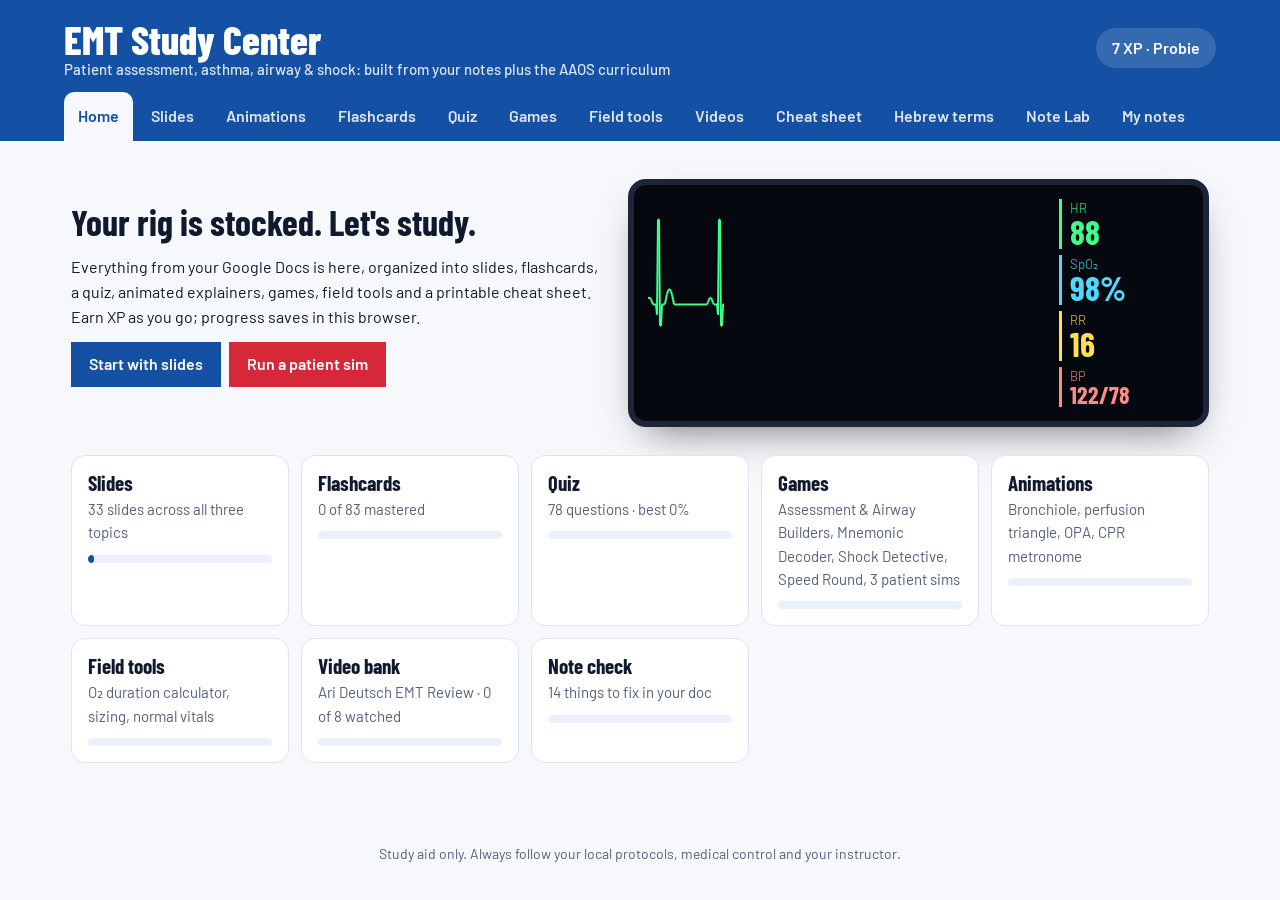
==== index.html @ 3bbffe14 "Note Lab: distraction-free full-page focus mode Co-Authored-By: Claude Opus 5.5 <noreply@anthropic.c" ====
<!DOCTYPE html>
<html lang="en">
<head>
<meta charset="utf-8">
<meta name="viewport" content="width=device-width,initial-scale=1">
<title>EMT Study Center</title>
<link rel="preconnect" href="https://fonts.googleapis.com">
<link rel="preconnect" href="https://fonts.gstatic.com" crossorigin>
<link href="https://fonts.googleapis.com/css2?family=Heebo:wght@400;600;700&family=Barlow+Condensed:wght@600;700;800&family=Barlow:wght@400;500;600;700&display=swap" rel="stylesheet">
<style>
/* VOICE: clear, upbeat, field-ready; an EMT partner quizzing you in the rig
   IDEA: the ambulance cardiac monitor + jump bag field guide
   PICTURE: a live monitor with an ECG trace and vitals that react to your choices
   COLOUR and TYPE: Star-of-Life blue dominant, white ground, EMS red accent; Barlow Condensed (livery lettering) + Barlow
   LAYOUT: blue header band with tab row, one view at a time, cards in fluid grids, stacks on phones */
:root{color-scheme:light dark;
--bg:light-dark(#f6f8fc,#0b1120);--ink:light-dark(#0f1a2e,#e6ecf7);--mute:light-dark(#53607a,#9aa8c4);
--card:light-dark(#ffffff,#131c30);--line:light-dark(#dfe5f0,#24304a);--soft:light-dark(#eaf1fc,#17233c);
--blue:light-dark(#1450a3,#5b97f2);--blueD:light-dark(#0d3a7a,#0f2a55);--red:light-dark(#d62839,#ff5d6a);
--ok:light-dark(#178a52,#3fd08a);--okS:light-dark(#e3f6ec,#123326);--badS:light-dark(#fde7e9,#3a1820);--warn:light-dark(#b86e00,#ffb547)}
:root[data-theme=light]{color-scheme:light}:root[data-theme=dark]{color-scheme:dark}
*{box-sizing:border-box;min-width:0}
html{scroll-padding-top:72px}
body{margin:0;background:var(--bg);color:var(--ink);font:16px/1.55 Barlow,system-ui,sans-serif;overflow-x:clip}
h1,h2,h3{font-family:"Barlow Condensed",Barlow,sans-serif;line-height:1.05;text-wrap:balance;margin:0 0 .4em}
h1{font-size:clamp(32px,5vw,50px);font-weight:800}h2{font-size:clamp(26px,3.4vw,36px);font-weight:700}h3{font-size:22px;font-weight:700}
p{margin:0 0 .8em}
button{font:inherit;cursor:pointer}
button,select,input{min-height:44px;border-radius:10px;font-size:16px}
:focus-visible{outline:3px solid var(--red);outline-offset:2px}
header{background:var(--blue);color:#fff;padding:18px max(5vw,16px) 0}
.brand{display:flex;align-items:center;gap:14px;flex-wrap:wrap;justify-content:space-between}
.brand h1{margin:0;font-size:clamp(28px,4vw,40px)}
.brand small{display:block;font:500 15px Barlow;opacity:.85}
.xp{background:rgba(255,255,255,.14);border-radius:999px;padding:8px 16px;font-weight:600;white-space:nowrap}
header nav{display:flex;gap:4px;overflow-x:auto;margin-top:14px;scrollbar-width:none}
header nav a{flex:none;color:#fff;text-decoration:none;padding:12px 14px;border-radius:10px 10px 0 0;font-weight:600;opacity:.85}
header nav a.on{background:var(--bg);color:var(--blue);opacity:1}
main{max-width:1240px;margin:0 auto;padding:clamp(20px,3vw,40px) max(4vw,16px) 60px}
.view{display:none}.view.on{display:block;animation:fade .3s}
@keyframes fade{from{opacity:0;transform:translateY(6px)}}
.card{background:var(--card);border:1px solid var(--line);border-radius:16px;padding:20px}
.grid{display:grid;gap:16px;grid-template-columns:repeat(auto-fit,minmax(min(100%,260px),1fr))}
.btn{background:var(--blue);color:#fff;border:0;padding:10px 18px;font-weight:600}
.btn.alt{background:var(--soft);color:var(--ink)}.btn.red{background:var(--red)}
.btn:disabled{opacity:.45;cursor:default}
.chips{display:flex;gap:8px;flex-wrap:wrap;margin:0 0 16px}
.chip{border:1px solid var(--line);background:var(--card);color:var(--ink);padding:8px 14px;border-radius:999px;font-weight:600}
.chip.on{background:var(--blue);color:#fff;border-color:var(--blue)}
.tag{display:inline-block;font-size:13px;font-weight:700;padding:3px 10px;border-radius:999px;background:var(--soft);color:var(--blue)}
.tag.shock{color:var(--red)}.tag.assess{color:var(--warn)}.tag.airway{color:var(--ok)}
.mute{color:var(--mute)}
/* hero */
.hero{display:grid;grid-template-columns:minmax(0,1fr) minmax(0,1.1fr);gap:28px;align-items:center;margin-bottom:28px}
.monitor{background:#05080f;border-radius:18px;padding:14px;border:6px solid #1d2638;box-shadow:0 18px 40px -18px rgba(0,0,0,.6)}
.mon-screen{display:grid;grid-template-columns:minmax(0,1fr) 130px;gap:10px}
.mon-screen canvas{width:100%;height:170px;display:block}
.vit{display:grid;gap:6px;font-family:"Barlow Condensed";color:#fff}
.vit div{border-left:3px solid;padding-left:8px;line-height:1}
.vit b{display:block;font-size:34px}.vit span{font-size:13px;opacity:.75;font-family:Barlow}
.v-hr{color:#3dff8e;border-color:#3dff8e}.v-sp{color:#4fd8ff;border-color:#4fd8ff}.v-rr{color:#ffe14d;border-color:#ffe14d}.v-bp{color:#ff8a8a;border-color:#ff8a8a}
.tiles{display:grid;gap:12px;grid-template-columns:repeat(auto-fit,minmax(min(100%,200px),1fr))}
.tile{background:var(--card);border:1px solid var(--line);border-radius:14px;padding:16px;text-align:left;color:var(--ink);display:block;text-decoration:none}
.tile:hover{border-color:var(--blue)}
.tile h3{margin:0 0 4px;font-size:21px}
.tile p{margin:0;color:var(--mute);font-size:15px}
.bar{height:8px;background:var(--soft);border-radius:9px;overflow:hidden;margin-top:10px}.bar i{display:block;height:100%;background:var(--blue);border-radius:9px;transition:width .4s}
/* slides */
.deck{display:flex;overflow-x:auto;scroll-snap-type:x mandatory;gap:16px;scrollbar-width:none;padding-bottom:4px}
.slide{flex:0 0 100%;scroll-snap-align:start;background:var(--card);border:1px solid var(--line);border-radius:18px;padding:clamp(20px,4vw,44px);min-height:420px;display:grid;grid-template-columns:minmax(0,1.3fr) minmax(0,1fr);gap:28px;align-items:center}
.slide ul{padding-left:20px;margin:0}.slide li{margin:0 0 10px;font-size:17px}
.slide .art{background:var(--soft);border-radius:16px;padding:18px;display:grid;place-items:center;min-height:220px;font-family:"Barlow Condensed";text-align:center}
.pearl{margin-top:16px;background:var(--badS);border-radius:12px;padding:12px 14px;font-size:15px}
.pearl b{color:var(--red)}
.deckbar{display:flex;align-items:center;gap:10px;margin-top:14px;flex-wrap:wrap}
.dots{display:flex;gap:4px;flex-wrap:wrap;flex:1}
.dots i{width:10px;height:10px;border-radius:50%;background:var(--line)}.dots i.on{background:var(--blue)}
/* flashcards */
.fc-wrap{perspective:1200px;max-width:640px;margin:0 auto}
.fc{position:relative;height:300px;transform-style:preserve-3d;transition:transform .55s;cursor:pointer}
.fc.flip{transform:rotateY(180deg)}
.fc>div{position:absolute;inset:0;backface-visibility:hidden;border-radius:20px;display:grid;place-items:center;padding:28px;text-align:center;font-size:clamp(19px,2.6vw,24px);font-weight:600}
.fc .front{background:var(--blue);color:#fff;font-family:"Barlow Condensed";font-size:clamp(26px,3.6vw,34px)}
.fc .back{background:var(--card);border:2px solid var(--blue);transform:rotateY(180deg);font-size:18px;font-weight:500}
.fc-ctl{display:flex;gap:10px;justify-content:center;margin-top:16px;flex-wrap:wrap}
/* quiz */
.q-opts{display:grid;gap:10px;margin:16px 0}
.opt{text-align:left;background:var(--card);color:var(--ink);border:2px solid var(--line);padding:12px 16px;font-weight:500}
.opt:hover:not(:disabled){border-color:var(--blue)}
.opt.right{border-color:var(--ok);background:var(--okS)}.opt.wrong{border-color:var(--red);background:var(--badS)}
.expl{background:var(--soft);border-radius:12px;padding:12px 16px;margin-bottom:12px}
.big{font:800 clamp(56px,9vw,96px)/1 "Barlow Condensed";color:var(--blue)}
/* games */
.shake{animation:shake .35s}@keyframes shake{25%{transform:translateX(-6px)}75%{transform:translateX(6px)}}
.order-list{display:grid;gap:8px;margin:12px 0}
.step{display:flex;gap:10px;align-items:center;background:var(--okS);border-radius:10px;padding:10px 14px;font-weight:600}
.step b{background:var(--ok);color:#fff;border-radius:50%;width:28px;height:28px;display:grid;place-items:center;flex:none}
.pool{display:flex;flex-wrap:wrap;gap:8px}
.timer{font:800 44px/1 "Barlow Condensed";color:var(--red)}
.sim{display:grid;grid-template-columns:minmax(0,1fr) minmax(0,1fr);gap:20px;align-items:start}
.log{font-size:15px;max-height:220px;overflow:auto;border-top:1px solid var(--line);margin-top:12px;padding-top:8px}
.log p{margin:0 0 6px}
/* animations */
.fig{position:relative;min-height:280px}.fig>svg{position:absolute;inset:0;width:100%;height:100%}
input[type=range]{width:100%;accent-color:var(--red);min-height:32px}
.pulse{width:min(220px,60vw);aspect-ratio:1;border-radius:50%;background:var(--red);margin:10px auto;display:grid;place-items:center;color:#fff;font:800 40px "Barlow Condensed";transition:transform .08s}
.breathe{background:var(--blue)}
/* tools */
label{font-weight:600;display:block;margin:10px 0 4px}
select,input[type=number]{width:100%;border:1px solid var(--line);background:var(--card);color:var(--ink);padding:8px 12px}
table{width:100%;border-collapse:collapse;font-size:15px}th,td{padding:9px 10px;border-bottom:1px solid var(--line);text-align:left;vertical-align:top}
th{font-weight:700;background:var(--soft)}td.n{text-align:right;white-space:nowrap}
.scroll{overflow-x:auto}
.vid{display:flex;gap:14px;align-items:flex-start}
.vid .ic{flex:none;width:48px;height:48px;border-radius:12px;background:var(--red);display:grid;place-items:center}
.vid a{color:var(--blue);font-weight:700}
.cheat{columns:3 280px;column-gap:18px}.cheat .card{break-inside:avoid;margin-bottom:16px}
.cheat ul{padding-left:18px;margin:0}.cheat li{margin-bottom:5px;font-size:15px}
.fix{border-left:4px solid var(--warn)}
.notes{max-width:76ch;font-size:calc(17px * var(--nz,1));line-height:1.7;margin-top:14px}
.notes h1{font-size:1.9em}.notes h2{font-size:1.55em;color:var(--blue);margin-top:1.4em;padding-top:.4em;border-top:2px solid var(--line)}
.notes h3{font-size:1.25em;margin-top:1.2em}.notes h4{font-size:1.08em;margin:1em 0 .3em;font-family:Barlow;font-weight:700}
.notes ul{padding-left:1.3em}.notes table{margin:.6em 0 1.4em;font-size:1em}.notes th{width:34%}.notes td p{margin:0 0 .4em}.notes li{margin-bottom:.5em}
.notes mark{background:#ffe14d;color:#111;border-radius:3px;padding:0 2px}
.notes-toc{display:flex;gap:8px;margin:14px 0 0}
.notes-toc a{flex:none;color:var(--blue);font-weight:600;text-decoration:none;padding:10px 14px;border:1px solid var(--line);border-radius:999px;background:var(--card)}
@media(min-width:900px){.notes-toc{position:sticky;top:0;background:var(--bg);padding:8px 0;z-index:2}}
.he{font-family:Heebo,Barlow,sans-serif;unicode-bidi:isolate}
#focus{position:fixed;inset:0;z-index:100;background:var(--bg);display:flex;flex-direction:column;padding:max(10px,env(safe-area-inset-top)) max(14px,4vw) 10px}
#focus[hidden]{display:none}
.f-bar{display:flex;align-items:center;gap:6px;max-width:820px;width:100%;margin:0 auto;opacity:.35;transition:opacity .25s}
.f-bar:hover,.f-bar:focus-within,#focus.idle .f-bar{opacity:1}
.f-bar select{min-height:34px;width:auto;max-width:150px;font-size:14px;padding:4px 8px;border:1px solid var(--line);background:transparent;color:var(--mute)}
.f-btn{min-height:34px;border:1px solid var(--line);background:transparent;color:var(--mute);border-radius:8px;padding:4px 10px;font-size:14px}
.f-btn:hover{color:var(--ink);border-color:var(--ink)}
.f-go{color:var(--blue);border-color:var(--blue);font-weight:600}
.f-go:hover{background:var(--blue);color:#fff}
.f-meta{font-size:13px;color:var(--mute);margin:0}
#fRaw{flex:1;width:100%;max-width:760px;margin:18px auto 0;border:0;outline:0;resize:none;background:transparent;color:var(--ink);font:19px/1.75 Barlow,sans-serif;padding:0 2px}
#fRaw::placeholder{color:var(--mute);opacity:.6}
#fPartial{max-width:760px;width:100%;margin:0 auto;min-height:1.4em;font-style:italic}
footer{text-align:center;color:var(--mute);font-size:14px;padding:20px}
@media(max-width:800px){.hero,.slide,.sim{grid-template-columns:minmax(0,1fr)}.slide{min-height:0}}
@media(max-width:600px){table{font-size:13px}.stack thead{display:none}.stack tr{display:grid;padding-block:10px}.stack td{display:flow-root;border:0;padding:3px 0;padding-inline-start:8em;text-align:start}.stack td::before{content:attr(data-l);float:inline-start;width:7.5em;margin-inline-start:-8em;white-space:normal;font-weight:700}.stack td:empty{display:none}.mon-screen{grid-template-columns:minmax(0,1fr)}.vit{grid-template-columns:repeat(4,minmax(0,1fr))}.vit b{font-size:26px}}
@media(prefers-reduced-motion:reduce){*{animation:none!important;transition:none!important}}
</style>
<script>new MutationObserver(()=>{for(const c of document.querySelectorAll('.stack td:not([data-l])')){let i=0,p=c;while(p=p.previousElementSibling)i+=p.colSpan;c.dataset.l=c.closest('table').rows[0].cells[i]?.textContent||''}}).observe(document,{childList:true,subtree:true})</script>
</head>
<body>
<div id="focus" role="dialog" aria-modal="true" aria-label="Focus writing" hidden>
  <div class="f-bar">
    <select id="fTopic" aria-label="Topic"></select>
    <span class="f-meta" id="fMeta">0 words</span>
    <span style="flex:1"></span>
    <button class="f-btn" id="fMic" style="display:none" aria-label="Dictate">🎙</button>
    <button class="f-btn" id="fFull" aria-label="Full screen">⤢</button>
    <button class="f-btn f-go" id="fGo" title="Ctrl/⌘ + Enter">Clean up</button>
    <button class="f-btn" id="fClose" aria-label="Exit focus mode" title="Esc">✕</button>
  </div>
  <textarea id="fRaw" aria-label="Your notes" placeholder="Start typing your notes…" spellcheck="true"></textarea>
  <p id="fPartial" class="f-meta" aria-live="polite"></p>
</div>
<header>
  <div class="brand">
    <div><h1>EMT Study Center</h1><small>Patient assessment, asthma, airway &amp; shock: built from your notes plus the AAOS curriculum</small></div>
    <div class="xp" id="xp">0 XP</div>
  </div>
  <nav id="nav"></nav>
</header>
<main>

<section class="view" id="v-home">
  <div class="hero">
    <div>
      <h2>Your rig is stocked. Let's study.</h2>
      <p>Everything from your Google Docs is here, organized into slides, flashcards, a quiz, animated explainers, games, field tools and a printable cheat sheet. Earn XP as you go; progress saves in this browser.</p>
      <div class="chips"><a class="btn" href="#slides" style="text-decoration:none;display:inline-grid;place-items:center">Start with slides</a><a class="btn red" href="#games" style="text-decoration:none;display:inline-grid;place-items:center">Run a patient sim</a></div>
    </div>
    <div class="monitor"><div class="mon-screen"><canvas id="heroEcg"></canvas><div class="vit" id="heroVit"></div></div></div>
  </div>
  <div class="tiles" id="tiles"></div>
</section>

<section class="view" id="v-slides">
  <h2>Slides</h2>
  <div class="chips" id="slideFilter"></div>
  <div class="deck" id="deck" tabindex="0" aria-label="Slides"></div>
  <div class="deckbar"><button class="btn alt" id="sPrev">Previous</button><div class="dots" id="sDots"></div><span class="mute" id="sCount"></span><button class="btn" id="sNext">Next</button></div>
</section>

<section class="view" id="v-animations">
  <h2>Animated explainers</h2>
  <div class="grid" style="grid-template-columns:repeat(auto-fit,minmax(min(100%,460px),1fr))">
    <div class="card"><h3>Inside an asthma attack</h3><p class="mute">Drag severity to watch the bronchiole narrow.</p>
      <div class="fig"><svg id="bronch" viewBox="0 0 600 280" preserveAspectRatio="xMidYMid meet"></svg></div>
      <input type="range" id="sev" min="0" max="100" value="0" aria-label="Attack severity"><p id="sevTxt" style="font-weight:600"></p></div>
    <div class="card"><h3>The perfusion triangle</h3><p class="mute">Break a side to see which shock you get.</p>
      <div class="fig"><svg id="tri" viewBox="0 0 500 300" preserveAspectRatio="xMidYMid meet"></svg></div>
      <div class="chips" id="triBtns"></div><p id="triTxt" style="font-weight:600"></p></div>
    <div class="card"><h3>OPA insertion</h3><p class="mute">Schematic side view. Step through adult and pediatric technique.</p>
      <div class="fig"><svg id="opa" viewBox="0 0 520 300" preserveAspectRatio="xMidYMid meet"></svg></div>
      <div class="chips"><button class="chip on" id="opaAdult">Adult</button><button class="chip" id="opaKid">Child</button><button class="btn" id="opaStep">Next step</button></div><p id="opaTxt" style="font-weight:600"></p></div>
    <div class="card"><h3>CPR with an advanced airway</h3><p class="mute">Continuous compressions at 100 to 120/min, 1 breath every 6 seconds.</p>
      <div class="pulse" id="pulse">Ready</div>
      <p style="text-align:center" id="cprTxt">Compressions: 0 · Breaths: 0</p>
      <div class="chips" style="justify-content:center"><button class="btn" id="cprGo">Start</button><button class="chip" id="cprSnd">Sound: off</button></div></div>
  </div>
</section>

<section class="view" id="v-flashcards">
  <h2>Flashcards</h2>
  <div class="chips" id="fcFilter"></div>
  <p class="mute" id="fcStat" style="text-align:center"></p>
  <div class="fc-wrap"><div class="fc" id="fc" tabindex="0" role="button" aria-label="Flip card"><div class="front" id="fcF"></div><div class="back" id="fcB"></div></div></div>
  <div class="fc-ctl"><button class="btn alt" id="fcAgain">Study again</button><button class="btn alt" id="fcFlip">Flip (space)</button><button class="btn" id="fcGot">Got it</button><button class="chip" id="fcShuf">Shuffle</button></div>
</section>

<section class="view" id="v-quiz"><div id="quiz"></div></section>

<section class="view" id="v-games">
  <h2>Games</h2>
  <div class="chips" id="gameTabs"></div>
  <div id="game"></div>
</section>

<section class="view" id="v-tools">
  <h2>Field tools</h2>
  <div class="grid" style="grid-template-columns:repeat(auto-fit,minmax(min(100%,380px),1fr))">
    <div class="card"><h3>Oxygen cylinder duration</h3>
      <label for="tank">Cylinder</label><select id="tank"><option value="0.16">D (constant 0.16)</option><option value="0.28">E (constant 0.28)</option><option value="1.56">M (constant 1.56)</option><option value="2.41">G (constant 2.41)</option><option value="3.14">H / K (constant 3.14)</option></select>
      <label for="psi">Gauge pressure (psi)</label><input type="number" id="psi" value="2000" min="0" max="2500">
      <label for="lpm">Flow rate (LPM)</label><select id="lpm"><option>2</option><option>4</option><option>6</option><option>8</option><option>10</option><option>12</option><option selected>15</option></select>
      <div style="display:flex;align-items:baseline;gap:10px;margin-top:14px"><span class="big" id="o2min">0</span><span style="font-weight:600">minutes</span></div>
      <p class="mute" id="o2how"></p></div>
    <div class="card"><h3>Oxygen delivery devices</h3><div class="scroll"><table class="stack"><thead><tr><th>Device</th><th>Flow</th><th>Approx. O₂</th><th>Use it for</th></tr></thead><tbody>
      <tr><td>Nasal cannula</td><td>1–6 LPM</td><td>24–44%</td><td>Mild hypoxia, patient who won't tolerate a mask</td></tr>
      <tr><td>Non-rebreather</td><td>10–15 LPM</td><td>Up to ~90%</td><td>Severe distress, SpO₂ under 94%, shock. Pre-fill the reservoir bag</td></tr>
      <tr><td>BVM + O₂</td><td>15 LPM</td><td>Nearly 100%</td><td>Inadequate breathing or apnea</td></tr>
      <tr><td>Small-volume nebulizer</td><td>6–8 LPM</td><td>Drives the mist</td><td>Albuterol per protocol</td></tr></tbody></table></div></div>
    <div class="card"><h3>Airway adjunct sizing</h3><div class="scroll"><table class="stack"><thead><tr><th>Adjunct</th><th>Measure</th><th>Key rule</th></tr></thead><tbody>
      <tr><td>OPA</td><td>Corner of mouth to earlobe</td><td>Unresponsive, no gag reflex only. Flange flush with lips</td></tr>
      <tr><td>NPA</td><td>Tip of nose to earlobe (AAOS); your notes use angle of jaw</td><td>Lubricate, bevel toward septum, right nostril first. Not with suspected skull or facial fracture</td></tr>
      <tr><td>Rigid suction tip</td><td>Corner of mouth to earlobe</td><td>Only insert as far as you can see. Suction on the way out</td></tr></tbody></table></div></div>
    <div class="card"><h3>Normal vital signs</h3><div class="scroll"><table class="stack"><thead><tr><th>Age</th><th>Resp. rate</th><th>Pulse</th></tr></thead><tbody>
      <tr><td>Infant (1 mo–1 yr)</td><td class="n">25–50</td><td class="n">100–160</td></tr>
      <tr><td>Toddler (1–3 yr)</td><td class="n">20–30</td><td class="n">90–150</td></tr>
      <tr><td>Preschool (3–6 yr)</td><td class="n">20–30</td><td class="n">80–140</td></tr>
      <tr><td>School age (6–12 yr)</td><td class="n">20–30</td><td class="n">70–120</td></tr>
      <tr><td>Adolescent / adult</td><td class="n">12–20</td><td class="n">60–100</td></tr></tbody></table></div>
      <p class="mute" style="margin-top:10px">Target SpO₂ 94% or higher. Ranges vary slightly between references; your AAOS textbook table is the one your exam uses.</p></div>
  </div>
</section>

<section class="view" id="v-videos">
  <h2>Video bank</h2>
  <div class="card" style="background:var(--blue);color:#fff;border:0;margin-bottom:18px;display:flex;justify-content:space-between;align-items:center;gap:14px;flex-wrap:wrap"><div><h3 style="margin:0">Ari Deutsch · EMT Review</h3><p style="margin:4px 0 0;opacity:.9">8 short review episodes, 3 to 6 minutes each. Watched ones are checked off.</p></div><a class="btn" href="https://www.youtube.com/@arideutsch8970/videos" target="_blank" rel="noopener" style="background:#fff;color:var(--blue);text-decoration:none;display:inline-grid;place-items:center">Open channel</a></div>
  <div class="chips" id="epFilter"></div>
  <div class="grid" id="eps"></div>
  <h3 style="margin-top:32px">More skill demos</h3>
  <p class="mute">Each link opens a YouTube search, so you can pick a recent, well-rated skill demo.</p>
  <div class="grid" id="vids"></div>
</section>

<section class="view" id="v-cheatsheet">
  <div style="display:flex;justify-content:space-between;align-items:center;gap:10px;flex-wrap:wrap"><h2>One-page cheat sheet</h2><button class="btn alt" id="copyCheat">Copy as text</button></div>
  <div class="cheat" id="cheat"></div>
</section>

<section class="view" id="v-hebrew">
  <h2>Hebrew terms</h2>
  <p class="mute">Your United Hatzalah translated terms sheet: 181 terms plus the SAMPLE and OPQRST questions to ask on scene.<span id="heSpeakNote"></span></p>
  <div class="chips" id="heModes"></div>
  <div id="heBody"></div>
</section>

<section class="view" id="v-lab">
  <h2>Note Lab</h2>
  <p>Type or dictate notes from class, the rig or your textbook. Claude cleans them up, fact-checks them against the AAOS curriculum, and turns them into a slide, flashcards, quiz and speed-round questions across the study center. You review everything before it's added.</p>
  <div class="card">
    <label for="labRaw">Your notes</label>
    <textarea id="labRaw" rows="9" placeholder="e.g. cardiac arrest - aed pads one under right collarbone one left side under armpit, shock then 2 min cpr, aspirin 324mg chewed for chest pain if no allergy..." style="width:100%;border:1px solid var(--line);border-radius:12px;background:var(--bg);color:var(--ink);padding:12px;font:16px/1.5 Barlow,sans-serif;resize:vertical"></textarea>
    <p id="labPartial" class="mute" style="min-height:1.4em;margin:6px 0 0"></p>
    <div style="display:grid;grid-template-columns:repeat(auto-fit,minmax(min(100%,220px),1fr));gap:12px;align-items:end">
      <div><label for="labTopic">Topic</label><select id="labTopic"></select></div>
      <div id="labNewWrap" style="display:none"><label for="labNew">New topic name</label><input id="labNew" placeholder="e.g. Cardiac" style="width:100%;border:1px solid var(--line);background:var(--card);color:var(--ink);padding:8px 12px"></div>
    </div>
    <div class="chips" style="margin-top:14px"><button class="btn" id="labFocus">⤢ Focus mode</button><button class="btn red" id="labGo">Clean up, fact-check &amp; build</button><button class="chip" id="labMic" style="display:none">🎙 Dictate</button><button class="chip" id="labRawSave">Save without AI</button></div>
    <p id="labStatus" role="status" style="font-weight:600;margin:0"></p>
  </div>
  <div id="labResult" style="margin-top:16px"></div>
  <h3 style="margin-top:28px">Notes you've added</h3>
  <p class="mute" id="labStore"></p>
  <div id="labList" class="grid"></div>
</section>

<section class="view" id="v-notes">
  <div style="display:flex;justify-content:space-between;align-items:center;gap:10px;flex-wrap:wrap"><h2>My notes</h2>
    <div class="chips" style="margin:0"><button class="chip" id="nSmall" aria-label="Smaller text">A−</button><button class="chip" id="nBig" aria-label="Larger text">A+</button><button class="btn alt" id="copyNotes">Copy notes</button></div></div>
  <p class="mute">Notes you add in <a href="#lab" style="color:var(--blue);font-weight:600">Note Lab</a> are kept there and feed every section.</p>
  <p class="mute">Your Google Docs exactly as written. Originals: <a href="https://docs.google.com/document/d/1fFcD_8OQJ2SiwMh-42Y0L6P1d5DdHl5F0cWCXeE3Bg0" target="_blank" rel="noopener" style="color:var(--blue);font-weight:600">Patient Assessment – Medical</a> · <a href="https://docs.google.com/document/d/1TsL7gv_ldE7V82zx-kyeGxojzdWbnevzlTxWN87XoPQ" target="_blank" rel="noopener" style="color:var(--blue);font-weight:600">Asthma Airway Management and Shock</a></p>
  <label for="nSearch">Search your notes</label><input type="search" id="nSearch" placeholder="e.g. OPA, suction, septic" style="width:100%;max-width:480px;border:1px solid var(--line);background:var(--card);color:var(--ink);padding:8px 12px">
  <nav class="scroll notes-toc" aria-label="Notes sections"><a href="#notes" data-n="n-assess">Patient Assessment</a><a href="#notes" data-n="n-asthma">1 Asthma</a><a href="#notes" data-n="n-airway">2 Airway Management</a><a href="#notes" data-n="n-shock">3 Shock</a></nav>
  <article class="notes card" id="notesBody">
    <h1 id="n-assess">Patient Assessment – Medical</h1>
    <h2>Scene Size-Up</h2>
    <div class="scroll"><table class="stack"><thead><tr><th>Step</th><th>Details</th></tr></thead><tbody>
      <tr><td>PPE - Personal Protective Equipment</td><td>Gloves, mask etc.</td></tr>
      <tr><td>Scene Safety</td><td>Survey the scene for any dangers to you or to the patient.</td></tr>
      <tr><td>NOI – Nature of Illness / Impression of Surroundings</td><td>NOI – Determine why EMS was activated. General impression of the surroundings – What sort of setting am I in? What is the general state of the house that I’m in? Are there others present as well?</td></tr>
      <tr><td>Number of Patients</td><td>Is this my only patient?</td></tr>
      <tr><td>Additional Help Needed</td><td>Do I need to call for ALS? (It may not be evident at this point) Do I need additional BLS backup? Do I need fire department? Police? Army?</td></tr>
    </tbody></table></div>
    <h2>Primary Assessment</h2>
    <div class="scroll"><table class="stack"><thead><tr><th>Step</th><th>Details</th></tr></thead><tbody>
      <tr><td>General Impression</td><td>General impression of the patient’s appearance and position.</td></tr>
      <tr><td>LOC – Level of Consciousness</td><td><p>AVPU:</p><p><b>A</b>lert – responsive</p><p><b>V</b>erbal – responds to verbal stimuli</p><p><b>P</b>ain – responds to painful stimuli</p><p><b>U</b>nresponsive – to all stimulation – no gag or cough reflex</p></td></tr>
      <tr><td>Orientation of Patient</td><td><p>If patient is alert, assess orientation to:</p><p>Person – what is your name?</p><p>Place – where are you right now?</p><p>Time – what is the date and time of day?</p><p>Event – what happened? Why did you call?</p></td></tr>
      <tr><td>Chief Complaint / Life Threats</td><td>Are there any apparent Immediate life threats? What is the patient’s chief complaint?</td></tr>
      <tr><td><b>A</b>irway</td><td><p>If patient is unconscious, check the mouth for blockages or secretions</p><p>• If you <b>see</b> an object remove with your finger by performing a finger sweep. <b>NEVER</b> preform blind finger sweeps</p><p>• If there are secretions, suction the airway.</p><p>• If the patient is vomiting large amounts, turn their head to the side to clear the airway.</p><p>If the patient is able to talk or cry, they have a patent airway.</p></td></tr>
      <tr><td><b>B</b>reathing</td><td><p>Get general impression of respiratory rate, and any signs of difficulty breathing, as well as paying attention to any audible abnormal breath sounds.</p><p>Normal Respirations – 12-20 breaths</p><p>NRM:</p><p>• If the patient has any trouble breathing, administer oxygen with a non-rebreather mask.</p><p>BVM:</p><p>• If there are less than 8 or more than 30 breaths per minute / breathing is very shallow, then ventilate with a BVM, giving one breath every six seconds.</p><p>SpO2- above 94%</p></td></tr>
      <tr><td>Circulation</td><td><p>Pulse:</p><p>Get a general impression of the radial pulse, feeling for rate, rhythm, and strength. Is the pulse fast, slow, or normal? Is the rhythm regular or not? Is the pulse strong or weak?</p><p>Normal pulse – 60-100 bpm for an adult</p><p>Skin:</p><p>Color – pale / flushed / cyanotic</p><p>Moisture – dry / sweaty</p><p>Temperature – cool / warm</p></td></tr>
      <tr><td>Neurological <b>D</b>eficiency Assessment – Altered Mental Status</td><td><p>Check glucose:</p><p>Normal – 80-120</p><p>Hyperglycemic Emergency – &lt;400 (may vary from patient to patient)</p><p>Hypoglycemic Emergency – &gt;60 (may vary from patient to patient) – Administer oral glucose.</p><p>BE FAST – Stroke Assessment:</p><p>Check for:</p><p><b>B</b>alance – loss of balance / coordination</p><p><b>E</b>yes – pupils unequal or unresponsive to light / abnormal movement / blurred vision</p><p><b>F</b>ace – facial droop / weakness or numbness</p><p><b>A</b>rm drift – unilateral weakness or paralysis</p><p><b>S</b>peech – dysarthria / aphasia</p></td></tr>
      <tr><td>Patient priority</td><td>Is there a threat to the patient’s life? Does the patient need immediate transport? <b>REMEMBER</b> - any compromise or threat to the patient’s ABCs requires calling for ALS</td></tr>
    </tbody></table></div>
    <h2>History Taking</h2>
    <div class="scroll"><table class="stack"><thead><tr><th>Step</th><th>Details</th></tr></thead><tbody>
      <tr><td>OPQRST – investigating chief complaint</td><td><p><b>O</b>nset – what were you doing when it started? Did it start suddenly or gradually?</p><p><b>P</b>rovocation – does anything make it better or worse?</p><p><b>Q</b>uality – describe the pain – Pressure? Burning? Sharp?</p><p><b>R</b>egion / <b>R</b>adiation – where does it hurt? Does the pain radiate in any direction?</p><p><b>S</b>everity – rate the pain on a scale of 1-10, 10 being the worst pain you can imagine</p><p><b>T</b>ime – how long ago did it start and since it started, has it gotten better or worse?</p></td></tr>
      <tr><td>SAMPLE History</td><td><p><b>S</b>igns &amp; <b>S</b>ymptoms – any additional complaints?</p><p><b>A</b>llergies – any known allergies?</p><p><b>M</b>edication – Do you take any medications? (SHOP – street, herbal, OTC, prescriptions) If you have prescribed medications, have you been taking them?</p><p><b>P</b>ast medical history – has this happened before? Do you have any preexisting conditions?</p><p><b>L</b>ast oral intake – when and what did you lasty eat or drink? (If relevant – <b>L</b>ast menstrual period)</p><p><b>E</b>vents leading up – how were you feeling prior to the incident?</p></td></tr>
    </tbody></table></div>
    <h2>Secondary Assessment</h2>
    <div class="scroll"><table class="stack"><thead><tr><th>Step</th><th>Details</th></tr></thead><tbody>
      <tr><td>Vital Signs</td><td><p>Take baseline vitals -</p><p>Check respiratory rate</p><p>Check SpO2</p><p>Check pulse</p><p>Check blood pressure</p><p>Normal adult vital signs:</p><p>Respirations – 12-20 breaths per minute</p><p>SpO2 – 94% or more</p><p>Pulse – 60-100 bpm</p><p>Blood pressure – systolic: 90-120(140) mm Hg diastolic: 60-90 mm Hg</p></td></tr>
    </tbody></table></div>
    <h2>Reassessment</h2>
    <div class="scroll"><table class="stack"><thead><tr><th>Step</th><th>Details</th></tr></thead><tbody>
      <tr><td>How Often?</td><td><p>Critical patient – every 5 minutes</p><p>Stable patient – every 15 minutes</p></td></tr>
      <tr><td>Mental Status</td><td>Assess for changes in mental status</td></tr>
      <tr><td>ABCs</td><td>Reassess ABCs</td></tr>
      <tr><td>Vital signs</td><td>Reassess vital signs</td></tr>
    </tbody></table></div>
    <p style="text-align:center;font-weight:700">Provide accurate verbal report to arriving EMS unit</p>

    <h1 style="margin-top:1.6em;padding-top:.6em;border-top:4px solid var(--blue)">Asthma Airway Management and Shock</h1>
    <p>Combined medical notes covering asthma, airway management, and shock, with a separate section for each topic.</p>

    <h2 id="n-asthma">Asthma</h2>
    <h3>Respiratory Emergencies: Asthma Protocol &amp; Care</h3>
    <h4>Overview</h4>
    <p>Asthma is a chronic inflammatory condition of the airways. During an asthma attack, the bronchioles experience inflammation, smooth muscle spasms (bronchospasm), and increased mucus production, leading to narrowed airways and impaired airflow.</p>
    <h4>Signs &amp; Symptoms</h4>
    <ul>
      <li><b>Respiratory:</b> Rapid breathing (tachypnea), dyspnea, wheezing, coughing, chest tightness, and difficulty exhaling due to trapped air in the chest cavity.</li>
      <li><b>Physical Position &amp; Effort:</b> Tripod positioning, intercostal retractions, accessory muscle use, and inability to speak in full sentences (2–3 word dyspnea).</li>
      <li><b>Circulatory &amp; Skin:</b> Rapid pulse (tachycardia), diaphoresis (sweating), pale skin, and cyanosis (bluish skin discoloration indicating hypoxia).</li>
      <li><b>Neurological:</b> Anxiety, restlessness, altered mental status, or lethargy (indicates impending respiratory failure).</li>
    </ul>
    <h4>Emergency Management &amp; Treatment</h4>
    <ul>
      <li><b>Initial Actions &amp; Priority Call:</b> Assess Airway, Breathing, and Circulation (ABCs). Request Advanced Life Support (ALS) intercept immediately for severe distress or failure to improve.</li>
      <li><b>Oxygen Administration:</b> Administer high-flow supplemental oxygen via Non-Rebreather Mask (NRB) at 10–15 LPM if SpO₂ is &lt; 94% or patient displays severe respiratory distress (e.g., 2–3 word dyspnea).</li>
      <li><b>Bronchodilator Therapy:</b> Assist patient with prescribed Metered-Dose Inhaler (MDI) or administer Albuterol via small-volume nebulizer driven by oxygen at 6–8 LPM per local EMS protocol.</li>
      <li><b>Special Considerations &amp; Medical Control:</b> Consult Medical Control prior to Albuterol administration if the patient has a history of cardiac disease or COPD, as beta-agonists increase heart rate and myocardial oxygen demand.</li>
    </ul>
    <h4>Additional notes</h4>
    <p>ANAPHALXIS; sever allergic reaction.</p>
    <p>Caused by food, stings ect ithiching hives</p>

    <h2 id="n-airway">Airway Management</h2>
    <h3>Airway assessment</h3>
    <ul>
      <li><b>Airway risks:</b> Aspiration, tongue prolapse obstruction.</li>
      <li><b>Respiration rate:</b> Number of breaths per minute (normal range: 12–20 breaths per minute).</li>
      <li><b>Tidal volume:</b> Volume of air inhaled per breath (shallow breathing is inadequate).</li>
    </ul>
    <h3>Positioning and opening the airway</h3>
    <ul>
      <li><b>Positioning:</b> Always stand at the back of the head when managing the airway, except during CPR, where you must stay at the side.</li>
      <li><b>Opening technique:</b> Use the head-tilt technique for standard cases, or jaw-thrust if a spinal injury is suspected.</li>
    </ul>
    <h3>Suctioning</h3>
    <ul>
      <li><b>Suctioning technique:</b> Ensure the airway is clear before opening it by using suction when necessary. Use a rigid catheter when the patient cannot be turned (e.g., due to a suspected spinal injury or large size), and use a soft catheter (requires an adapter) for liquid secretions. For vomit, turn the patient to the side and clear out using a gloved hand.</li>
      <li><b>Suctioning equipment:</b> Red tip for adults, blue tip for children; select appropriate modes on the suction device.</li>
      <li><b>Suctioning application:</b> Measure insertion depth against the side of the face; apply a circular motion on the way out.</li>
      <li><b>Suctioning duration:</b> Limit suctioning to no more than 15 seconds in adults to avoid hypoxia, though clinical judgment applies if extended suctioning is necessary to clear the airway and prevent aspiration.</li>
      <li><b>Airway protection during suctioning:</b> Open the patient's mouth using the cross-finger technique without tilting the head back during suctioning to prevent fluids from draining into the lungs.</li>
    </ul>
    <h3>Oropharyngeal airway</h3>
    <ul>
      <li><b>Airway adjuncts (OPA):</b> After suctioning, insert an Oropharyngeal Airway (OPA). Size the OPA from the edge of the mouth to the earlobe (size 9/orange is typical for adults). A gag reflex indicates the patient is conscious or semi-conscious.</li>
      <li><b>OPA insertion technique:</b> Insert the OPA rotated 90° or 180° to avoid pushing the tongue back, then rotate it into position once past the oral cavity. Holding the tongue may help during insertion.</li>
      <li><b>Pediatric/Head injury insertion modification:</b> If a head injury is suspected or when treating a child, do not insert against the palate and rotate 180°.</li>
      <li><b>Gag reflex handling:</b> If the patient gags during insertion, remove the OPA and do not reattempt insertion unless gagging was uncertain.</li>
      <li><b>OPA position:</b> The OPA should sit flush with the lips after insertion. Do not force insertion; re-measure and reattempt if proper seating is not achieved.</li>
      <li><b>OPA function:</b> Directs airflow toward the trachea instead of the esophagus and prevents airway closure due to spasm. Note: Avoid using in head trauma as it may hit the skull.</li>
    </ul>
    <h3>Nasopharyngeal airway</h3>
    <ul>
      <li><b>NPA indications:</b> Use a Nasopharyngeal Airway (NPA) if the patient requires ventilation support but retains an intact gag reflex (e.g., opioid overdose) or presents with trismus (locked jaw). Note: NPAs are rarely used in prehospital protocols in Israel.</li>
      <li><b>NPA insertion technique:</b> Size the NPA from the tip of the nose to the angle of the jaw (mandible). Apply a lubricant before insertion. Typically, insert into the right nostril, advancing gently until the flange rests flush against the nostril.</li>
      <li><b>NPA orientation:</b> Insert with the bevel facing toward the nasal septum. If inserting into the left nostril, keep the bevel facing the septum during insertion.</li>
    </ul>
    <h3>Oxygen equipment and safety</h3>
    <ul>
      <li><b>Oxygen flow rate:</b> LPM on the oxygen tank should be set to 10 and increased up to 15 if necessary. This helps conserve oxygen, so start with lower rates when appropriate.</li>
      <li><b>Shutting off oxygen:</b> Turn off the main valve first, then the flow meter, so no residual air remains in the regulator.</li>
      <li><b>Oxygen tank safety:</b> Always lay the tank down flat rather than standing up. Keep away from open flames and oil. Always leave some oxygen left in the tank.</li>
      <li><b>Oxygen duration calculation:</b> Apps can be used to calculate remaining duration. Formula: (PSI × cylinder constant, e.g., 0.16) / LPM.</li>
    </ul>
    <h3>CPR and reassessment</h3>
    <ul>
      <li><b>Advanced airway CPR protocol:</b> If an advanced airway is in place, deliver continuous chest compressions and give 1 breath every 6 seconds.</li>
      <li><b>Reassessment during CPR:</b> ONLY reassess during CPR if you see signs of life.</li>
    </ul>

    <h2 id="n-shock">Shock</h2>
    <h3>Understanding Medical Shock</h3>
    <p>Shock is defined as inadequate blood flow to the body's cells, leading to insufficient tissue perfusion.</p>
    <h3>The Perfusion Triangle</h3>
    <p>Proper tissue perfusion relies on the perfusion triangle, which consists of three components:</p>
    <ul>
      <li><b>The Pump:</b> The heart.</li>
      <li><b>The Pipes:</b> The blood vessels.</li>
      <li><b>The Fluid:</b> The blood.</li>
    </ul>
    <p>If any one of these components fails, perfusion becomes inadequate, resulting in shock.</p>
    <h3>Types of Shock</h3>
    <p><b>Cardiogenic Shock (Pump Failure):</b> Occurs when the heart muscle is unable to pump blood effectively. A common cause of cardiogenic shock is a heart attack (myocardial infarction).</p>
    <p><b>Obstructive Shock:</b> Occurs when an external obstruction prevents the heart from pumping effectively. An example is a tension pneumothorax, where air accumulates in the pleural space, causing lung collapse and exerting pressure on the heart and major blood vessels.</p>
    <ul>
      <li><b>Cardiac Tamponade:</b> Fluid accumulation in the pericardial sac compresses the heart, preventing full expansion and filling.</li>
      <li><b>Pulmonary Embolism:</b> A blood clot in the pulmonary artery increases right ventricular afterload, impairing heart function.</li>
    </ul>
    <p><b>Distributive Shock (Pipe Failure):</b> Occurs when widespread vasodilation causes a severe drop in blood pressure as blood vessel diameter expands significantly.</p>
    <ul>
      <li><b>Septic Shock:</b> A severe systemic infection triggers a widespread immune response causing systemic vasodilation. The patient's skin may appear red, flushed, and warm due to increased blood flow to the skin.</li>
      <li><b>Neurogenic Shock:</b> Often caused by a spinal cord injury that disrupts sympathetic nervous system communication. Without nerve signals regulating vascular tone, blood pools below the injury level, leading to a significant drop in blood pressure. Typically, skin below the injury level appears warm and flushed, while skin above remains pale and cool.</li>
      <li><b>Anaphylactic Shock:</b> A severe, systemic allergic reaction causing massive histamine release, widespread vasodilation, and bronchoconstriction.</li>
    </ul>
    <h4>Hypovolemic Shock (Fluid Failure)</h4>
    <p>Occurs from a severe loss of fluid or blood volume within the vascular system, commonly caused by severe hemorrhage, dehydration, or plasma loss from burns.</p>
    <h4>Psychogenic Shock</h4>
    <p>A temporary, sudden loss of consciousness (fainting or syncope) caused by a vasovagal reaction, resulting in temporary vasodilation and decreased blood flow to the brain.</p>
    <h3>General Treatment Guidelines</h3>
    <ul>
      <li><b>Positioning:</b> Place the patient in a supine position to improve blood flow to the brain and vital organs.</li>
      <li><b>Temperature Control:</b> Keep the patient warm to prevent hypothermia, as body temperature regulation is often impaired.</li>
      <li><b>Oxygen Therapy:</b> Administer supplemental oxygen to maintain adequate tissue oxygenation.</li>
      <li><b>Advanced Interventions:</b> Establish IV access for fluid resuscitation and medication administration as indicated.</li>
    </ul>
  </article>
  <p class="mute" id="nCount" aria-live="polite"></p>
</section>

<section class="view" id="v-fixes">
  <h2>Note check</h2>
  <p>I checked your docs against the AAOS 13th edition curriculum. Most of it is solid. These are the spots worth fixing or adding before your exam.</p>
  <div class="grid" id="fixes"></div>
</section>

</main>
<footer>Study aid only. Always follow your local protocols, medical control and your instructor.</footer>

<script>
{
/* ---------- storage + XP ---------- */
const S={get(k,d){try{const v=localStorage.getItem('emt_'+k);return v?JSON.parse(v):d}catch(e){return d}},set(k,v){try{localStorage.setItem('emt_'+k,JSON.stringify(v))}catch(e){}}};
let XP=S.get('xp',0);
const xpEl=document.getElementById('xp');
const showXP=()=>{xpEl.textContent=XP+' XP · '+rank()};
const rank=()=>XP<100?'Probie':XP<300?'EMT Student':XP<700?'EMT':XP<1200?'Senior EMT':'Crew Chief';
const addXP=n=>{XP+=n;S.set('xp',XP);showXP()};
showXP();
const $=id=>document.getElementById(id);
const shuffle=a=>{a=a.slice();for(let i=a.length-1;i>0;i--){const j=Math.floor(Math.random()*(i+1));[a[i],a[j]]=[a[j],a[i]]}return a};
const RM=matchMedia('(prefers-reduced-motion: reduce)').matches;
const TOPIC={assess:'Assessment',asthma:'Asthma',airway:'Airway',shock:'Shock'};
const esc=v=>String(v??'').replace(/[&<>"']/g,c=>({'&':'&amp;','<':'&lt;','>':'&gt;','"':'&quot;',"'":'&#39;'}[c]));
const tag=t=>`<span class="tag ${esc(t)}">${esc(TOPIC[t])}</span>`;

/* ---------- content ---------- */
const SLIDES=[
{t:'assess',h:'Scene size-up',b:['<b>PPE:</b> gloves, mask etc. before you touch anyone.','<b>Scene safety:</b> scan for dangers to you or the patient. If it isn\'t safe, don\'t go in.','<b>NOI / surroundings:</b> why was EMS called? What setting am I in, what state is the house, who else is here?','<b>Number of patients:</b> is this my only patient?','<b>Additional help:</b> ALS? BLS backup? Fire, police, army?'],art:'PPE · Safety · NOI · # Pts · Help',p:'The ALS need may not be obvious yet. Re-ask the question after the primary assessment.'},
{t:'assess',h:'Primary: impression & consciousness',b:['<b>General impression:</b> appearance and position. Sick or not sick?','<b>AVPU:</b> Alert · responds to Verbal · responds to Pain · Unresponsive.','If alert, check orientation: <b>Person</b> (name), <b>Place</b> (where are you), <b>Time</b> (date, time of day), <b>Event</b> (what happened, why did you call).','Identify immediate life threats and the chief complaint.'],art:'A · V · P · U',p:'Document orientation as "A&O × 4" when all four are intact.'},
{t:'assess',h:'Primary: airway & breathing',b:['Unconscious patient: look in the mouth. <b>See</b> an object, finger-sweep it out. <b>Never</b> a blind finger sweep.','Secretions: suction. Large vomiting: turn the head to the side.','Talking or crying = patent airway.','Breathing: rate, effort, abnormal sounds. Normal 12–20. Trouble breathing → NRB.','Under 8 or over 30, or very shallow → BVM, 1 breath every 6 seconds. Target SpO₂ 94%+.'],art:'Talking = open airway',p:'Your notes use 8 and 30 as BVM triggers. Depth matters as much as rate.'},
{t:'assess',h:'Primary: circulation',b:['Radial pulse: <b>rate</b> (fast, slow, normal), <b>rhythm</b> (regular or not), <b>strength</b> (strong or weak).','Normal adult pulse 60–100 bpm.','Skin <b>colour</b>: pale, flushed, cyanotic.','Skin <b>moisture</b>: dry or sweaty. Skin <b>temperature</b>: cool or warm.','Look for major bleeding.'],art:'Rate · Rhythm · Strength',p:'No radial pulse? Check the carotid. A missing radial pulse suggests low BP.'},
{t:'assess',h:'Disability: glucose & stroke',b:['Check blood glucose for any altered mental status. Normal <b>80–120</b> mg/dL.','<b>Hypoglycemia:</b> below about 60 → oral glucose, only if the patient can swallow and protect the airway.','<b>Hyperglycemic emergency:</b> above about 400 (varies by patient).','<b>BE FAST:</b> Balance, Eyes, Face droop, Arm drift, Speech, Time (last known well).'],art:'BE FAST',p:'Your notes have the glucose signs flipped. See Note check.'},
{t:'assess',h:'Patient priority',b:['Is there a threat to life? Does the patient need immediate transport?','Any compromise or threat to the ABCs → call ALS.','High priority: poor general impression, unresponsive, difficulty breathing, shock signs, chest pain with low BP, severe pain, uncontrolled bleeding, possible stroke.'],art:'ABC problem → ALS',p:'Decide on transport priority before spending long on history.'},
{t:'assess',h:'History: OPQRST',b:['<b>Onset:</b> what were you doing? Sudden or gradual?','<b>Provocation:</b> what makes it better or worse?','<b>Quality:</b> pressure, burning, sharp?','<b>Region / Radiation:</b> where, and does it spread?','<b>Severity:</b> 1–10, 10 being the worst imaginable.','<b>Time:</b> how long ago, and better or worse since?'],art:'O · P · Q · R · S · T',p:'OPQRST explores the chief complaint. SAMPLE explores the patient.'},
{t:'assess',h:'History: SAMPLE',b:['<b>Signs & symptoms:</b> any other complaints?','<b>Allergies.</b>','<b>Medications:</b> SHOP (street, herbal, OTC, prescriptions). Taking them as prescribed?','<b>Past medical history:</b> happened before? Preexisting conditions?','<b>Last oral intake</b> (and last menstrual period if relevant).','<b>Events</b> leading up: how were you feeling before?'],art:'S · A · M · P · L · E',p:'SHOP keeps you from forgetting street drugs and herbal supplements.'},
{t:'assess',h:'Vitals, reassessment & handoff',b:['Baseline vitals: respiratory rate, SpO₂, pulse, blood pressure.','Adult normals: RR 12–20 · SpO₂ 94%+ · pulse 60–100 · BP systolic 90–120 (140), diastolic 60–90.','Reassess mental status, ABCs and vitals: <b>every 5 min critical</b>, <b>every 15 min stable</b>.','Give an accurate verbal report to the arriving unit.'],art:'Critical 5 · Stable 15',p:'Trends beat single readings. Write every set down with the time.'},
{t:'asthma',h:'What is asthma?',b:['A chronic inflammatory disease of the lower airways.','During an attack three things narrow the bronchioles: <b>inflammation</b> (swollen walls), <b>bronchospasm</b> (smooth muscle squeezes) and <b>extra mucus</b>.','Air gets in more easily than it gets out, so air is trapped in the chest and exhaling is the hard part.'],art:'bronch',p:'Exam phrasing: asthma is a reversible obstruction of the lower airway.'},
{t:'asthma',h:'Signs & symptoms',b:['<b>Respiratory:</b> tachypnea, dyspnea, wheezing, cough, chest tightness, prolonged exhalation.','<b>Effort:</b> tripod position, intercostal retractions, accessory muscle use, 2–3 word dyspnea.','<b>Circulation & skin:</b> tachycardia, diaphoresis, pallor, cyanosis.','<b>Neuro:</b> anxiety and restlessness, then altered mental status or lethargy.'],art:'Tripod · Retractions · 2–3 words',p:'Anxiety is early hypoxia. Drowsiness is late hypoxia and high CO₂.'},
{t:'asthma',h:'Red flags: respiratory failure is coming',b:['Altered mental status, lethargy, confusion.','Wheezing that gets <b>quieter</b> while the patient looks worse: a "silent chest" means almost no air is moving.','Cyanosis, falling SpO₂ despite oxygen, slowing or irregular breathing.','Exhaustion: the patient can no longer keep up the work of breathing.'],art:'Quiet wheeze + sleepy = bad',p:'If breathing becomes inadequate, switch from the NRB to BVM ventilations with oxygen.'},
{t:'asthma',h:'Emergency management',b:['ABCs first. Call ALS early for severe distress or no improvement.','High-flow O₂ by <b>NRB at 10–15 LPM</b> if SpO₂ is under 94% or the patient has severe distress.','Bronchodilator: assist with the patient\'s prescribed <b>MDI</b>, or albuterol by small-volume nebulizer driven at <b>6–8 LPM</b>, per protocol.','Consult medical control first if the patient has cardiac disease or COPD: beta-agonists raise heart rate and myocardial O₂ demand.'],art:'ABC → ALS → O₂ → Albuterol → Reassess',p:'Position of comfort, usually sitting upright. Never lay a patient in respiratory distress flat.'},
{t:'asthma',h:'Assisting with an MDI',b:['Check the 5 rights: right patient (prescribed to them), medication, dose, route, time. Check expiration date.','Make sure the patient is alert enough to use it. Shake the inhaler; attach a spacer if available.','Patient exhales fully, seals lips on the mouthpiece, presses once while breathing in deeply, then holds the breath as long as comfortable.','Reassess breathing, vital signs and lung sounds. Repeat doses only per medical control.'],art:'Shake · Exhale · Seal · Press + Inhale · Hold',p:'Never use someone else\'s inhaler on your patient.'},
{t:'asthma',h:'Anaphylaxis',b:['A severe, whole-body allergic reaction. Triggers: foods, insect stings, medications, latex.','Skin: hives, itching, flushing, swelling of the face, lips and tongue.','Airway and breathing: stridor, wheezing, throat tightness. Circulation: hypotension and signs of shock.','Treat: epinephrine auto-injector per protocol (lateral thigh), high-flow O₂, ALS, treat for shock, reassess for a second dose.'],art:'Hives + breathing trouble or low BP = epi',p:'Your notes stop at "food, stings, itching, hives". Add the treatment: epinephrine is the drug that reverses it.'},
{t:'airway',h:'Airway assessment',b:['Main threats: the tongue falling back (most common obstruction in the unresponsive patient) and aspiration of vomit, blood or secretions.','<b>Respiratory rate:</b> adult normal 12–20 breaths/min.','<b>Tidal volume:</b> air moved per breath. Shallow breathing is inadequate even at a normal rate.','Adequate breathing needs both a good rate and a good depth.'],art:'Rate × Depth = Minute volume',p:'A rate of 16 with barely moving chest wall is still inadequate breathing.'},
{t:'airway',h:'Positioning & opening',b:['Stand at the top of the patient\'s head when managing the airway. During CPR, work from the side.','<b>Head-tilt, chin-lift</b> for patients without suspected spinal injury.','<b>Jaw-thrust</b> when spinal injury is suspected. If it fails to open the airway, use head-tilt chin-lift: an open airway wins.'],art:'No trauma: head-tilt · Trauma: jaw-thrust',p:'Airway beats C-spine: you cannot ventilate a closed airway.'},
{t:'airway',h:'Suctioning',b:['Clear fluids before you open and ventilate. Gross vomit: roll the patient to the side and sweep with a gloved hand.','Rigid (tonsil tip) catheter for the mouth and thick material; soft (French) catheter for the nose, or where a rigid tip cannot reach. Pick the right tip and setting on the unit.','Measure from the corner of the mouth to the earlobe. Open with the cross-finger technique. Suction <b>on the way out</b> with a sweeping motion.','Time limits: <b>15 s adults, 10 s children, 5 s infants</b>, then oxygenate. Clinical judgment if the airway is full.'],art:'Insert dry · Suction out · 15 / 10 / 5 s',p:'Never insert farther than you can see.'},
{t:'airway',h:'Oropharyngeal airway (OPA)',b:['Only for <b>unresponsive</b> patients with <b>no gag reflex</b>. Gagging means they are too awake: remove it.','Size from the corner of the mouth to the earlobe.','Adult: insert upside down, tip toward the roof of the mouth, then rotate 180° as it reaches the back of the tongue.','Child (and per your notes, suspected head injury): use a tongue depressor and insert it straight in, with no rotation, to avoid injuring the soft palate.','Correct position: flange flush on the lips. Never force it.'],art:'opa',p:'An OPA keeps the tongue off the back of the throat; it does not protect against aspiration.'},
{t:'airway',h:'Nasopharyngeal airway (NPA)',b:['For patients who need help keeping the airway open but still have a gag reflex (e.g. opioid overdose) or a clenched jaw (trismus). Rarely used by MDA/Israeli BLS protocols.','Size: tip of the nose to the earlobe (AAOS). Your notes say angle of the jaw: check which your course uses.','Lubricate with water-soluble gel. Right nostril first, bevel toward the septum, advance gently until the flange rests on the nostril.','Do <b>not</b> use with suspected skull fracture or facial trauma, or clear fluid from the nose.'],art:'Gag reflex present → NPA',p:'The skull-fracture warning belongs to the NPA, not the OPA.'},
{t:'airway',h:'Oxygen equipment & safety',b:['NRB: start at 10 LPM and raise to 15 if needed, enough to keep the reservoir bag from collapsing.','Shut down: close the cylinder valve first, then let the regulator bleed and turn off the flowmeter.','Secure cylinders lying flat; keep away from flames, oil and grease. Do not run a tank empty.','Duration = (gauge psi − safe residual) × cylinder constant ÷ LPM. D constant 0.16.'],art:'(psi − 200) × 0.16 ÷ LPM',p:'Use the calculator in Field tools to practice.'},
{t:'airway',h:'Ventilation during CPR',b:['No advanced airway (adult): 30 compressions : 2 breaths.','Advanced airway in place: continuous compressions at 100–120/min and <b>1 breath every 6 seconds</b> (10/min).','Do not stop to reassess unless there are signs of life, or the AED prompts a rhythm check.','Each breath over about 1 second, just enough to see chest rise.'],art:'cpr',p:'Over-ventilating raises chest pressure and reduces blood return to the heart.'},
{t:'shock',h:'What is shock?',b:['Shock (hypoperfusion) = inadequate blood flow to the body\'s cells.','Cells switch to anaerobic metabolism, acid builds up, and organs start failing.','Perfusion depends on the <b>perfusion triangle</b>: the pump (heart), the pipes (blood vessels) and the fluid (blood).','If any side fails, perfusion fails.'],art:'tri',p:'Shock is a perfusion problem, not a blood pressure number.'},
{t:'shock',h:'Pump failure: cardiogenic',b:['The heart muscle cannot pump effectively.','Most common cause: myocardial infarction (heart attack).','Clues: chest pain, irregular pulse, signs of fluid backing up into the lungs (crackles, dyspnea).'],art:'PUMP ✕',p:'Watch oxygen and positioning: these patients may breathe better sitting up.'},
{t:'shock',h:'Obstructive shock',b:['Something physically blocks the heart from filling or pumping.','<b>Tension pneumothorax:</b> air builds in the pleural space, collapses the lung and pushes on the heart and great vessels.','<b>Cardiac tamponade:</b> fluid in the pericardial sac squeezes the heart so it cannot fill.','<b>Pulmonary embolism:</b> a clot in the pulmonary artery raises right-ventricle afterload.'],art:'Air · Fluid · Clot',p:'These need hospital procedures; rapid transport is the treatment.'},
{t:'shock',h:'Pipe failure: distributive shock',b:['Blood vessels dilate widely, so the same blood volume no longer fills the system and pressure drops.','<b>Septic:</b> severe infection; skin may be warm and flushed early.','<b>Neurogenic:</b> spinal cord injury cuts sympathetic tone. Warm, flushed skin below the injury, pale and cool above; heart rate may be normal or slow.','<b>Anaphylactic:</b> histamine causes vasodilation plus bronchoconstriction.','<b>Psychogenic:</b> vasovagal fainting; temporary and self-correcting.'],art:'PIPES ✕',p:'Neurogenic shock is the one where you may not see tachycardia.'},
{t:'shock',h:'Fluid failure: hypovolemic shock',b:['Loss of blood or fluid volume.','Hemorrhagic: external or internal bleeding.','Non-hemorrhagic: dehydration (vomiting, diarrhea), plasma loss from burns.','Classic picture: tachycardia, pale cool clammy skin, thirst, anxiety.'],art:'FLUID ✕',p:'Control external bleeding before anything else.'},
{t:'shock',h:'Stages of shock',b:['<b>Compensated:</b> the body holds BP normal. Look for anxiety, tachycardia, pale cool clammy skin, narrowing pulse pressure, delayed capillary refill in kids.','<b>Decompensated:</b> compensation fails and systolic BP falls. Falling BP is a <b>late</b> sign.','<b>Irreversible:</b> organ damage the body cannot recover from even with treatment.'],art:'Compensated → Decompensated → Irreversible',p:'Children compensate well and then crash fast.'},
{t:'shock',h:'General shock care',b:['Control external bleeding (direct pressure, tourniquet).','Supine position. Keep the patient warm: cover them, even in warm weather.','Oxygen to maintain SpO₂ of 94% or higher. Nothing by mouth.','Rapid transport. ALS for IV fluids and medications. Reassess vital signs every 5 minutes.','Anaphylaxis: epinephrine per protocol. Cardiogenic: you may need to sit them up for breathing.'],art:'Bleeding · Supine · Warm · O₂ · Go',p:'The definitive care is at the hospital. Do not delay transport.'}
];

const QUIZ=[
{t:'assess',q:'What is the first thing you do on arrival, before touching the patient?',o:['Take a pulse','Put on PPE and check scene safety','Ask SAMPLE questions','Check glucose'],a:1,e:'Scene size-up starts with PPE and scene safety.'},
{t:'assess',q:'NOI stands for:',o:['Number of injuries','Nature of illness','Notice of incident','Neurological orientation index'],a:1,e:'Why EMS was activated, plus your impression of the surroundings.'},
{t:'assess',q:'A patient only opens his eyes and groans when you pinch his shoulder. AVPU?',o:['A','V','P','U'],a:2,e:'Responds to painful stimuli.'},
{t:'assess',q:'Which four things do you check for orientation?',o:['Person, place, time, event','Pulse, pressure, temperature, SpO₂','Pupils, posture, tone, eyes','Name, age, weight, height'],a:0,e:'A&O × 4: person, place, time, event.'},
{t:'assess',q:'You see a piece of food in an unconscious patient\'s mouth. You should:',o:['Perform a blind finger sweep','Remove it with a finger sweep since you can see it','Leave it','Give back blows to an unconscious patient'],a:1,e:'Only sweep what you can see. Never blind sweep.'},
{t:'assess',q:'Per your notes, when do you ventilate with a BVM?',o:['RR 14 and normal depth','RR under 8 or over 30, or very shallow breathing','Any SpO₂ under 99%','Only in cardiac arrest'],a:1,e:'1 breath every 6 seconds.'},
{t:'assess',q:'When assessing the pulse in the primary, you check:',o:['Rate only','Rate, rhythm and strength','Blood pressure','Capillary refill only'],a:1,e:'Fast, slow or normal; regular or not; strong or weak.'},
{t:'assess',q:'Normal blood glucose:',o:['40–60','80–120','150–200','300–400'],a:1,e:'80–120 mg/dL in your notes.'},
{t:'assess',q:'A confused diabetic has glucose 45 and can swallow. What do you give?',o:['Insulin','Oral glucose','Nothing','Albuterol'],a:1,e:'Hypoglycemia. Oral glucose only if the patient can swallow and protect the airway.'},
{t:'assess',q:'In BE FAST, the "A" stands for:',o:['Airway','Arm drift','Allergies','Alertness'],a:1,e:'Unilateral weakness or paralysis of one arm.'},
{t:'assess',q:'In OPQRST, "P" is:',o:['Pain scale','Provocation','Past history','Pulse'],a:1,e:'What makes it better or worse.'},
{t:'assess',q:'The SHOP mnemonic is for:',o:['Medications','Allergies','Pain','Stroke'],a:0,e:'Street, herbal, OTC, prescriptions.'},
{t:'assess',q:'In SAMPLE, the "L" is:',o:['Level of consciousness','Last oral intake','Lung sounds','Location of pain'],a:1,e:'When and what they last ate or drank (and last menstrual period if relevant).'},
{t:'assess',q:'How often do you reassess a stable patient?',o:['Every 5 minutes','Every 15 minutes','Every 30 minutes','Only at the hospital'],a:1,e:'Critical every 5, stable every 15.'},
{t:'assess',q:'Any compromise to the patient\'s ABCs means you should:',o:['Finish SAMPLE first','Call ALS','Wait and reassess in 15 minutes','Cancel transport'],a:1,e:'Straight from your notes: ABC threat → ALS.'},
{t:'assess',q:'Normal adult systolic blood pressure in your notes:',o:['60–90','90–120 (140)','140–180','Above 160'],a:1,e:'Diastolic 60–90.'},
{t:'asthma',q:'Which three changes narrow the airways during an asthma attack?',o:['Inflammation, bronchospasm, increased mucus','Alveolar collapse, fluid, scarring','Vasodilation, edema, low blood pressure','Tracheal deviation, stridor, swelling'],a:0,e:'Swollen walls, smooth-muscle spasm and extra mucus all shrink the bronchiole lumen.'},
{t:'asthma',q:'A patient can only say 2–3 words between breaths. This means:',o:['Mild distress','Severe respiratory distress','Normal anxiety','Upper airway obstruction only'],a:1,e:'2–3 word dyspnea is a marker of severe distress and a trigger for high-flow oxygen.'},
{t:'asthma',q:'Which finding suggests impending respiratory failure in asthma?',o:['Loud wheezing','Coughing','Lethargy and altered mental status','Pulse of 105'],a:2,e:'Drowsiness means hypoxia and rising CO₂. The patient is tiring out.'},
{t:'asthma',q:'Per your notes, how do you give oxygen to a severe asthma patient with SpO₂ 89%?',o:['Nasal cannula 2 LPM','NRB 10–15 LPM','Simple face mask 4 LPM','Hold O₂ until bronchodilator works'],a:1,e:'High-flow O₂ by non-rebreather at 10–15 LPM for SpO₂ under 94% or severe distress.'},
{t:'asthma',q:'A small-volume nebulizer for albuterol is driven by oxygen at:',o:['1–2 LPM','6–8 LPM','12–15 LPM','25 LPM'],a:1,e:'6–8 LPM produces the mist, per local protocol.'},
{t:'asthma',q:'Why consult medical control before albuterol in a patient with cardiac disease?',o:['Albuterol causes bradycardia','Beta-agonists raise heart rate and myocardial O₂ demand','Albuterol lowers blood sugar','It is contraindicated in all adults over 40'],a:1,e:'Increased heart rate and oxygen demand can stress a diseased heart.'},
{t:'asthma',q:'Why is exhaling harder than inhaling during an asthma attack?',o:['The diaphragm is paralyzed','Air becomes trapped behind narrowed bronchioles','The trachea collapses','The alveoli fill with blood'],a:1,e:'Narrowed lower airways close further during exhalation, trapping air.'},
{t:'asthma',q:'Before assisting with a patient\'s MDI you must confirm:',o:['It belongs to a family member','It is prescribed to this patient and not expired','The patient has eaten','The patient\'s BP is above 140'],a:1,e:'Right patient, right medication, right dose, route and time, plus expiration date.'},
{t:'asthma',q:'Hives, wheezing and BP 80/50 after a bee sting. The key drug is:',o:['Albuterol','Aspirin','Epinephrine','Nitroglycerin'],a:2,e:'This is anaphylactic shock. Epinephrine reverses vasodilation and bronchoconstriction.'},
{t:'asthma',q:'Wheezing becomes quieter while the patient grows drowsy. This most likely means:',o:['The attack is resolving','Very little air is moving','The inhaler worked','The patient is hyperventilating'],a:1,e:'A "silent chest" is an ominous sign. Prepare to ventilate with a BVM.'},
{t:'airway',q:'Normal adult respiratory rate is:',o:['8–12','12–20','20–30','30–40'],a:1,e:'12–20 breaths per minute for adults.'},
{t:'airway',q:'You suspect a spinal injury. How do you open the airway?',o:['Head-tilt, chin-lift','Jaw-thrust','Neck hyperextension','Recovery position'],a:1,e:'Jaw-thrust avoids moving the neck. If it fails, open the airway anyway.'},
{t:'airway',q:'Maximum suction time for an adult:',o:['5 seconds','10 seconds','15 seconds','30 seconds'],a:2,e:'15 s adults, 10 s children, 5 s infants, then reoxygenate.'},
{t:'airway',q:'When do you apply suction?',o:['While inserting the catheter','On the way out','Only when the catheter is fully in','Continuously for one minute'],a:1,e:'Insert without suction, suction while withdrawing with a sweeping motion.'},
{t:'airway',q:'How do you size an OPA?',o:['Nose tip to earlobe','Corner of mouth to earlobe','Chin to sternum','Lips to angle of jaw only for adults'],a:1,e:'Corner of the mouth to the earlobe (or the angle of the jaw).'},
{t:'airway',q:'The patient gags while you insert an OPA. You should:',o:['Push it in faster','Remove it','Rotate it 90°','Tape it in place'],a:1,e:'A gag reflex means the patient can\'t tolerate an OPA. Consider an NPA if your protocol allows.'},
{t:'airway',q:'Adult OPA technique:',o:['Insert tip-down along the tongue','Insert tip toward the roof of the mouth, then rotate 180°','Insert through the nose','Insert sideways and leave it'],a:1,e:'Rotating prevents pushing the tongue back into the pharynx.'},
{t:'airway',q:'In a child, insert the OPA:',o:['Upside down and rotate 180°','Straight in using a tongue depressor','Only after intubation','Never, children cannot have OPAs'],a:1,e:'Rotation can tear the soft palate in children.'},
{t:'airway',q:'When inserting an NPA, the bevel faces:',o:['The floor of the nose','The nasal septum','The cheek','It does not matter'],a:1,e:'Bevel toward the septum to slide past the turbinates with less trauma.'},
{t:'airway',q:'An NPA is a good choice for:',o:['A patient with a suspected skull fracture','A semiconscious patient with an intact gag reflex','Any patient in cardiac arrest','A patient with clear fluid draining from the nose'],a:1,e:'NPAs are tolerated by patients who still gag. Avoid with skull or facial fractures.'},
{t:'airway',q:'Correct oxygen shut-down order:',o:['Flowmeter first, then cylinder valve','Cylinder valve first, then bleed and turn off the flowmeter','Remove regulator while open','Only close the flowmeter'],a:1,e:'Close the tank, let the residual bleed off, then turn the flowmeter to zero.'},
{t:'airway',q:'D cylinder at 2000 psi, 15 LPM, 200 psi safe residual. About how long will it last?',o:['~5 minutes','~19 minutes','~45 minutes','~2 hours'],a:1,e:'(2000 − 200) × 0.16 ÷ 15 = 19.2 minutes.'},
{t:'airway',q:'With an advanced airway in place during CPR, give:',o:['30:2','15:2','1 breath every 6 seconds with continuous compressions','1 breath every 2 seconds'],a:2,e:'10 breaths per minute without pausing compressions.'},
{t:'airway',q:'Outside of CPR, where do you stand to manage the airway?',o:['At the patient\'s feet','At the top of the head','At the patient\'s side','It does not matter'],a:1,e:'At the head for control. During CPR you work from the side.'},
{t:'airway',q:'Most common cause of airway obstruction in an unresponsive patient:',o:['Food','The tongue','Dentures','Swelling'],a:1,e:'The relaxed tongue falls back against the pharynx.'},
{t:'shock',q:'Shock is best defined as:',o:['Low blood pressure','Inadequate tissue perfusion','A fast heart rate','Loss of consciousness'],a:1,e:'Low BP is a late sign. Shock is about cells not getting enough blood flow.'},
{t:'shock',q:'The perfusion triangle is made of:',o:['Heart, lungs, brain','Heart, blood vessels, blood','Airway, breathing, circulation','Kidneys, liver, heart'],a:1,e:'Pump, pipes and fluid.'},
{t:'shock',q:'A tension pneumothorax causes which type of shock?',o:['Hypovolemic','Distributive','Obstructive','Psychogenic'],a:2,e:'Pressure in the chest blocks blood return and heart function.'},
{t:'shock',q:'Shock following a large myocardial infarction is:',o:['Cardiogenic','Neurogenic','Septic','Hypovolemic'],a:0,e:'The pump fails.'},
{t:'shock',q:'Spinal cord injury, warm flushed skin below the injury, low BP. Type?',o:['Hypovolemic','Neurogenic','Anaphylactic','Obstructive'],a:1,e:'Lost sympathetic tone means vessels dilate below the injury.'},
{t:'shock',q:'Severe burns with plasma loss cause:',o:['Hypovolemic shock','Cardiogenic shock','Psychogenic shock','Obstructive shock'],a:0,e:'Fluid failure from plasma leaking out of vessels.'},
{t:'shock',q:'Vasovagal fainting is called:',o:['Septic shock','Psychogenic shock','Neurogenic shock','Cardiac tamponade'],a:1,e:'A temporary drop in brain blood flow; usually self-correcting.'},
{t:'shock',q:'Early septic shock skin may look:',o:['Pale and cool','Warm and flushed','Blue and mottled only','Yellow'],a:1,e:'Widespread vasodilation sends blood to the skin.'},
{t:'shock',q:'General shock positioning:',o:['Sitting upright','Supine','Prone','Trendelenburg for every patient'],a:1,e:'Supine; cardiogenic or breathing patients may need to sit up.'},
{t:'shock',q:'Which is a late sign of shock in adults?',o:['Anxiety','Tachycardia','Falling blood pressure','Pale skin'],a:2,e:'BP drops when compensation fails: decompensated shock.'},
{t:'shock',q:'Why keep a shock patient warm?',o:['To make them sweat','Body temperature regulation is impaired and hypothermia worsens shock','Heat raises blood pressure directly','Patient comfort only'],a:1,e:'Cold worsens clotting and acidosis.'},
{t:'shock',q:'Cardiac tamponade is:',o:['Air in the pleural space','Fluid in the pericardial sac compressing the heart','A clot in the pulmonary artery','A torn aorta'],a:1,e:'The heart cannot expand to fill.'},
{t:'shock',q:'First action for a patient with brisk external bleeding and signs of shock:',o:['Take a full set of vitals','Control the bleeding','Elevate the legs','Give water'],a:1,e:'Stop the loss of the fluid side of the triangle first.'}
];

const CARDS=[
{t:'assess',f:'Scene size-up: 5 parts',b:'PPE, scene safety, NOI / surroundings, number of patients, additional help'},
{t:'assess',f:'AVPU',b:'Alert · responds to Verbal · responds to Pain · Unresponsive'},
{t:'assess',f:'Orientation × 4',b:'Person, place, time, event'},
{t:'assess',f:'Finger sweep rule',b:'Only sweep an object you can see. Never a blind finger sweep'},
{t:'assess',f:'Patent airway sign',b:'The patient can talk or cry'},
{t:'assess',f:'BVM triggers (your notes)',b:'RR < 8 or > 30, or very shallow breathing → 1 breath every 6 s'},
{t:'assess',f:'Pulse: 3 things',b:'Rate, rhythm, strength. Normal adult 60–100'},
{t:'assess',f:'Skin: 3 things',b:'Colour (pale / flushed / cyanotic), moisture (dry / sweaty), temperature (cool / warm)'},
{t:'assess',f:'Normal glucose',b:'80–120 mg/dL'},
{t:'assess',f:'Hypoglycemia treatment',b:'Glucose below ~60 → oral glucose if the patient can swallow and protect the airway'},
{t:'assess',f:'BE FAST',b:'Balance, Eyes, Face, Arm drift, Speech, Time'},
{t:'assess',f:'OPQRST',b:'Onset, Provocation, Quality, Region/Radiation, Severity, Time'},
{t:'assess',f:'SAMPLE',b:'Signs & symptoms, Allergies, Medications, Past history, Last oral intake, Events'},
{t:'assess',f:'SHOP',b:'Street, Herbal, OTC, Prescriptions'},
{t:'assess',f:'Adult normal vitals',b:'RR 12–20 · SpO₂ ≥ 94% · Pulse 60–100 · BP 90–120(140) / 60–90'},
{t:'assess',f:'Reassessment interval',b:'Critical: every 5 min · Stable: every 15 min'},
{t:'asthma',f:'Asthma: 3 causes of airway narrowing',b:'Inflammation, bronchospasm (smooth-muscle spasm), increased mucus'},
{t:'asthma',f:'Tripod position',b:'Sitting forward, hands on knees: the patient is using accessory muscles to breathe'},
{t:'asthma',f:'2–3 word dyspnea',b:'Can only speak a few words per breath: severe distress → high-flow O₂'},
{t:'asthma',f:'O₂ for severe asthma',b:'NRB at 10–15 LPM if SpO₂ < 94% or severe distress'},
{t:'asthma',f:'Nebulizer flow rate',b:'6–8 LPM of oxygen'},
{t:'asthma',f:'Albuterol + cardiac history',b:'Consult medical control: beta-agonists raise HR and myocardial O₂ demand'},
{t:'asthma',f:'Silent chest',b:'Wheezing disappears because almost no air moves. Ominous: prepare to ventilate'},
{t:'asthma',f:'Anaphylaxis treatment',b:'Epinephrine auto-injector per protocol, high-flow O₂, ALS, treat for shock'},
{t:'asthma',f:'Late sign of hypoxia in asthma',b:'Altered mental status, lethargy, cyanosis'},
{t:'airway',f:'Normal adult respiratory rate',b:'12–20 breaths per minute'},
{t:'airway',f:'Tidal volume',b:'Air moved in one breath. Shallow = inadequate, even at a normal rate'},
{t:'airway',f:'Open airway with suspected spinal injury',b:'Jaw-thrust (no head tilt)'},
{t:'airway',f:'Suction time limits',b:'Adult 15 s · Child 10 s · Infant 5 s'},
{t:'airway',f:'When do you suction?',b:'On the way out, with a sweeping/circular motion'},
{t:'airway',f:'Cross-finger technique',b:'Thumb and index finger crossed to scissor the mouth open'},
{t:'airway',f:'OPA sizing',b:'Corner of the mouth to the earlobe'},
{t:'airway',f:'OPA: who can have one?',b:'Unresponsive, no gag reflex'},
{t:'airway',f:'Adult OPA insertion',b:'Tip to roof of mouth, rotate 180° into place, flange flush on lips'},
{t:'airway',f:'Pediatric OPA insertion',b:'Tongue depressor, insert straight in, no rotation'},
{t:'airway',f:'NPA bevel direction',b:'Toward the nasal septum'},
{t:'airway',f:'NPA contraindication',b:'Suspected skull fracture or facial trauma, clear fluid from the nose'},
{t:'airway',f:'O₂ shut-down order',b:'Cylinder valve first, bleed, then flowmeter off'},
{t:'airway',f:'O₂ duration formula',b:'(psi − 200 safe residual) × constant ÷ LPM · D = 0.16'},
{t:'airway',f:'CPR breaths with advanced airway',b:'1 breath every 6 seconds, compressions continuous'},
{t:'shock',f:'Shock definition',b:'Inadequate tissue perfusion (hypoperfusion)'},
{t:'shock',f:'Perfusion triangle',b:'Pump (heart), pipes (vessels), fluid (blood)'},
{t:'shock',f:'Cardiogenic shock',b:'Pump failure; most often from a heart attack'},
{t:'shock',f:'Obstructive shock: 3 causes',b:'Tension pneumothorax, cardiac tamponade, pulmonary embolism'},
{t:'shock',f:'Distributive shock types',b:'Septic, neurogenic, anaphylactic, psychogenic'},
{t:'shock',f:'Neurogenic shock skin',b:'Warm and flushed below the injury, pale and cool above'},
{t:'shock',f:'Hypovolemic shock causes',b:'Hemorrhage, dehydration, plasma loss from burns'},
{t:'shock',f:'Compensated shock',b:'BP still normal; tachycardia, anxiety, pale cool clammy skin, narrow pulse pressure'},
{t:'shock',f:'Late sign of shock',b:'Falling blood pressure (decompensated)'},
{t:'shock',f:'Shock treatment',b:'Control bleeding, supine, keep warm, O₂ to SpO₂ ≥ 94%, rapid transport, ALS'}
];

const TF=[
['Scene safety comes before patient contact.',1],['A blind finger sweep is fine if you suspect food.',0],['A patient who can talk has a patent airway.',1],['"P" in AVPU means responds to pain.',1],['Normal glucose is 80–120.',1],['Give oral glucose to a patient who can\'t swallow.',0],['BE FAST includes arm drift.',1],['SHOP is a mnemonic for medications.',1],['Stable patients are reassessed every 5 minutes.',0],['Any ABC threat means calling ALS.',1],
['Asthma narrows the lower airways.',1],['Exhaling is usually easier than inhaling during an asthma attack.',0],['Quieter wheezing in a drowsy patient is a good sign.',0],['Albuterol nebulizers run at 6–8 LPM.',1],['You may use a bystander\'s inhaler on your patient.',0],['Normal adult respiratory rate is 12–20.',1],['Use head-tilt chin-lift for suspected spinal injury.',0],['Suction while inserting the catheter.',0],['Adult suction limit is 15 seconds.',1],['An OPA is for patients with an intact gag reflex.',0],['Size an OPA from the corner of the mouth to the earlobe.',1],['Child OPAs are inserted straight in with a tongue depressor.',1],['NPA bevel faces the septum.',1],['NPAs are fine with a suspected skull fracture.',0],['Close the cylinder valve before the flowmeter.',1],['Store oxygen cylinders standing up and unsecured.',0],['With an advanced airway, give 1 breath every 6 seconds.',1],['Shock means low blood pressure.',0],['Tension pneumothorax causes obstructive shock.',1],['A heart attack can cause cardiogenic shock.',1],['Neurogenic shock always causes a fast pulse.',0],['Burns can cause hypovolemic shock.',1],['Falling BP is an early sign of shock.',0],['Keep shock patients warm.',1],['Septic shock is a type of distributive shock.',1],['Vasovagal fainting is psychogenic shock.',1]];

const CASES=[
{s:'62-year-old with crushing chest pain, crackles in both lungs, BP 84/60, irregular pulse.',a:'Cardiogenic',e:'Heart attack → pump failure. Crackles = fluid backing up.'},
{s:'Car crash victim, sharp chest pain, absent breath sounds on the right, worsening dyspnea, distended neck veins.',a:'Obstructive',e:'Tension pneumothorax pushing on the heart and great vessels.'},
{s:'Diver who hit his head in a shallow pool. Can\'t move his legs. BP 78/50, pulse 58, legs warm and pink.',a:'Neurogenic',e:'Spinal cord injury: lost vascular tone, no tachycardia.'},
{s:'Nursing home patient with a urinary infection, fever 39.5°C, warm flushed skin, BP 86/50, confused.',a:'Septic',e:'Infection triggering widespread vasodilation.'},
{s:'Ate shrimp 10 minutes ago. Hives, swollen lips, wheezing, BP 76/44.',a:'Anaphylactic',e:'Allergic reaction: histamine, vasodilation, bronchoconstriction. Epinephrine.'},
{s:'Worker with a deep thigh laceration, blood pooling, pale cool clammy skin, pulse 128.',a:'Hypovolemic',e:'Hemorrhage → fluid failure. Control bleeding first.'},
{s:'Teen faints at the sight of blood during a vaccine, wakes up within a minute, pale but improving.',a:'Psychogenic',e:'Vasovagal reaction; brief and self-correcting.'},
{s:'Child with 3 days of vomiting and diarrhea, dry mouth, no tears, pulse 150, delayed capillary refill.',a:'Hypovolemic',e:'Dehydration: non-hemorrhagic fluid loss.'},
{s:'Stab wound to the chest, muffled heart sounds, distended neck veins, low BP.',a:'Obstructive',e:'Cardiac tamponade: blood in the pericardial sac.'},
{s:'Post-surgery patient with sudden sharp chest pain and severe dyspnea after a long flight, low BP.',a:'Obstructive',e:'Pulmonary embolism blocking the pulmonary artery.'},
{s:'Patient with 40% body-surface burns, an hour after the fire, pulse 130, BP falling.',a:'Hypovolemic',e:'Plasma loss through burned skin.'}];
const TYPES=['Hypovolemic','Cardiogenic','Obstructive','Septic','Neurogenic','Anaphylactic','Psychogenic'];

const ORDER2=['Put on PPE (gloves, mask)','Check scene safety','Determine nature of illness / surroundings','Count the patients','Call for additional help if needed','Form a general impression','Check level of consciousness (AVPU) and orientation','Identify chief complaint and life threats','Airway','Breathing','Circulation: pulse and skin','Disability: glucose and BE FAST','Decide patient priority / transport','History: OPQRST and SAMPLE','Baseline vital signs','Reassess (5 min critical, 15 min stable)','Verbal report to the arriving unit'];
const MNEM={AVPU:[['A','Alert'],['V','Responds to verbal stimuli'],['P','Responds to pain'],['U','Unresponsive']],OPQRST:[['O','Onset'],['P','Provocation'],['Q','Quality'],['R','Region / radiation'],['S','Severity'],['T','Time']],SAMPLE:[['S','Signs & symptoms'],['A','Allergies'],['M','Medications'],['P','Past medical history'],['L','Last oral intake'],['E','Events leading up']],'BE FAST':[['B','Balance'],['E','Eyes'],['F','Face droop'],['A','Arm drift'],['S','Speech'],['T','Time']],SHOP:[['S','Street drugs'],['H','Herbal'],['O','Over the counter'],['P','Prescriptions']]};
const ORDER=['Take BSI / PPE and check scene safety','Position yourself at the patient\'s head','Open the airway (head-tilt or jaw-thrust)','Look in the mouth and suction fluids','Measure the OPA, corner of mouth to earlobe','Insert the OPA and check for a gag','Ventilate with BVM + O₂ at 15 LPM','Reassess chest rise and SpO₂'];

const SIMS=[
{name:'Altered mental status call',intro:'Dispatch: 58-year-old male "acting strange" at home. Wife called.',v:{hr:112,sp:96,rr:20,bp:'146/88'},steps:[
{q:'You pull up to the house. What do you do before going in?',c:[['PPE on, scan for scene safety, note the surroundings and how many patients',1,'Scene size-up first, every time.'],['Run straight in, he might be dying',0,'An unsafe scene makes you a second patient.'],['Start asking the wife SAMPLE questions at the door',0,'History comes after the primary assessment.']],good:{},bad:{}},
{q:'He\'s sitting on the couch, pale and sweaty. His eyes open when you say his name, but he doesn\'t know where he is. AVPU?',c:[['V: responds to verbal, disoriented to place',1,'Right. Document A&O status too.'],['A: his eyes are open',0,'Alert means awake and interacting without prompting.'],['U: he\'s confused',0,'He responds to your voice.']],good:{},bad:{}},
{q:'Airway open, RR 20, pulse fast and weak, skin cool and diaphoretic. Altered mental status. Next?',c:[['Check blood glucose',1,'Any altered mental status gets a glucose check.'],['Give oral glucose immediately without checking',0,'Check first; the wife may also know he\'s diabetic.'],['Skip to vital signs and transport',0,'Disability assessment is part of the primary.']],good:{hr:110},bad:{hr:118}},
{q:'Glucose reads 42 mg/dL. He can swallow and follow simple commands.',c:[['Hypoglycemia: give oral glucose per protocol and call ALS',1,'Below about 60 with an intact swallow → oral glucose.'],['Hyperglycemia: give nothing',0,'42 is low, not high.'],['Give oral glucose and leave him at home',0,'He still needs reassessment and transport or ALS evaluation.']],good:{hr:98,sp:98,rr:16},bad:{hr:124,sp:95,rr:22}},
{q:'15 minutes later he\'s alert and oriented × 4, glucose 104. Reassess how often?',c:[['He\'s improved: every 15 min as stable, but watch closely, and run BE FAST to be thorough',1,'Good: stable patients q15, critical q5. Ruling out stroke is smart.'],['Stop reassessing, he\'s fine',0,'Reassess until handoff.'],['Every 60 minutes',0,'Stable is every 15 minutes.']],good:{hr:88,sp:98,rr:16},bad:{hr:96,sp:97,rr:18}}]},
{name:'Asthma call',intro:'Dispatch: 17-year-old male, difficulty breathing at a basketball court.',v:{hr:128,sp:88,rr:32,bp:'138/86'},steps:[
{q:'He\'s in tripod position, wheezing, speaking 2 words at a time. What first?',c:[['Confirm scene safety, check ABCs, request ALS',1,'Right: severe distress gets ALS early.'],['Take a full SAMPLE history before anything else',0,'History matters, but treat the life threat first. He\'s getting worse.'],['Lay him flat so he can rest',0,'Never lay a patient in respiratory distress flat. Position of comfort, sitting up.']],good:{hr:126,sp:88,rr:30},bad:{hr:134,sp:86,rr:34}},
{q:'SpO₂ 88%. Oxygen?',c:[['Non-rebreather at 15 LPM',1,'Correct: SpO₂ under 94% with severe distress.'],['Nasal cannula at 2 LPM',0,'Too little for severe distress and SpO₂ 88%.'],['Hold oxygen until the inhaler works',0,'Oxygen comes first in severe hypoxia.']],good:{hr:122,sp:92,rr:28},bad:{hr:136,sp:85,rr:34}},
{q:'He has his own albuterol MDI, prescribed to him, not expired.',c:[['Assist with the MDI per protocol / medical control',1,'Right: 5 rights checked, coach the technique.'],['Use his friend\'s inhaler, it\'s newer',0,'Never use medication prescribed to someone else.'],['Don\'t touch medications at all',0,'EMTs can assist with a patient\'s own prescribed MDI per protocol.']],good:{hr:118,sp:94,rr:24},bad:{hr:132,sp:88,rr:32}},
{q:'After the dose he speaks in short sentences, SpO₂ 94%. Next?',c:[['Keep ALS coming, transport, reassess every 5 minutes',1,'Right: he\'s unstable until proven otherwise.'],['Cancel ALS, he\'s fine now',0,'Improvement can reverse. Keep resources coming.'],['Give 5 more puffs right away',0,'Repeat doses follow medical control and reassessment.']],good:{hr:116,sp:94,rr:24},bad:{hr:126,sp:91,rr:28}},
{q:'En route he becomes drowsy, the wheezing goes quiet, SpO₂ 85%.',c:[['Impending respiratory failure: assist ventilations with BVM + O₂, notify ALS',1,'Excellent catch: silent chest + drowsiness.'],['Wheezing stopped, so he\'s improving',0,'Silent chest means no air is moving. This is critical.'],['Leave the NRB on and keep watching',0,'He\'s not moving enough air for an NRB to work. Ventilate.']],good:{hr:112,sp:93,rr:12},bad:{hr:58,sp:76,rr:6}}]},
{name:'Trauma shock call',intro:'Dispatch: 34-year-old female, motorcycle crash, conscious.',v:{hr:124,sp:95,rr:24,bp:'108/90'},steps:[
{q:'Bright red blood is spurting from her thigh. She\'s pale, cool and anxious. First?',c:[['Control the bleeding: direct pressure, then tourniquet',1,'Right: protect the fluid side of the triangle.'],['Take a full set of vitals first',0,'She\'s losing blood while you measure.'],['Elevate her legs and wait for ALS',0,'Bleeding control comes first.']],good:{hr:122,sp:95,rr:24},bad:{hr:134,sp:94,rr:28}},
{q:'Bleeding controlled. BP is 108/90. Is she in shock?',c:[['Yes: compensated shock. Tachycardia, cool clammy skin, narrow pulse pressure',1,'Right: BP is the last thing to fall.'],['No, her blood pressure is normal',0,'Normal BP doesn\'t rule out shock. Look at HR, skin, pulse pressure.']],good:{hr:120,sp:95,rr:22},bad:{hr:130,sp:94,rr:26}},
{q:'How do you care for her now?',c:[['Supine, cover with a blanket, O₂ to SpO₂ ≥ 94%, rapid transport',1,'Textbook shock care.'],['Sit her up and give her water',0,'Nothing by mouth; supine for perfusion.'],['Remove blankets to cool her down',0,'Hypothermia worsens shock.']],good:{hr:118,sp:97,rr:22},bad:{hr:132,sp:93,rr:28}},
{q:'En route: BP 82/60, HR 140, she\'s confused.',c:[['Decompensated shock: notify the hospital, ALS intercept, reassess every 5 min',1,'Right: falling BP is the late sign.'],['Normal for a crash, keep driving quietly',0,'Falling BP and confusion mean decompensation.']],good:{hr:136,sp:96,rr:24},bad:{hr:148,sp:91,rr:30}}]}];

const VIDS=[
['Medical patient assessment walkthrough','NREMT medical patient assessment skill walkthrough','The full skill sheet from scene size-up to reassessment.'],
['AVPU and mental status','AVPU level of consciousness EMT assessment','How to grade responsiveness.'],
['OPQRST and SAMPLE','OPQRST SAMPLE history EMT','Asking history questions naturally.'],
['BE FAST stroke assessment','BE FAST stroke assessment EMT','Each letter demonstrated.'],
['Blood glucose check','EMT blood glucose glucometer check skill','Lancet, strip, reading.'],
['Asthma attack pathophysiology','asthma attack bronchiole pathophysiology animation','See inflammation, bronchospasm and mucus inside the airway.'],
['Assisting with a metered-dose inhaler','EMT assist patient metered dose inhaler skill','Watch the coaching steps and 5 rights.'],
['Albuterol nebulizer setup','EMT albuterol small volume nebulizer setup','Hooking the neb to O₂ at 6–8 LPM.'],
['EpiPen auto-injector use','how to use epinephrine auto injector EMT','Lateral thigh, hold, massage, document.'],
['Oropharyngeal airway insertion','EMT oropharyngeal airway insertion NREMT skill','Sizing and the 180° rotation.'],
['Nasopharyngeal airway insertion','EMT nasopharyngeal airway insertion skill','Lubrication, bevel to septum.'],
['Oral suctioning skill','EMT oral suctioning skill NREMT','Measuring, cross-finger, suction on the way out.'],
['Oxygen cylinder & regulator setup','EMT oxygen cylinder regulator nonrebreather setup','Crack the tank, attach, flow, shut down.'],
['BVM ventilation','EMT bag valve mask ventilation two rescuer technique','Seal, rate, watching chest rise.'],
['Types of shock explained','types of shock explained EMT perfusion triangle','Pump, pipes and fluid with examples.'],
['Tension pneumothorax','tension pneumothorax obstructive shock explained','How air in the chest stops the heart filling.'],
['Neurogenic vs hypovolemic shock','neurogenic shock vs hypovolemic shock EMT','Why the pulse and skin differ.']];

const FIXES=[
['Hebrew sheet: likely typos','A few spellings on the United Hatzalah sheet look off: Skin Color is written צבע אור ("light colour"), should be צבע עור. Secondary Assessment סבבת שניוני is usually סבב שניוני. Gunshot Wound פצועה ירי should be פציעת ירי. In Quality, סוחת should be סוחט (squeezing). Single-use razor יד פעמי should be חד פעמי. ACS is transliterated "Chamoora" but the Hebrew חריפה reads "Charifa". The study center shows the sheet as written; learn the corrected forms.'],
['Glucose emergencies are written backwards','Your assessment doc says "Hyperglycemic emergency – <400" and "Hypoglycemic emergency – >60". The signs are flipped. It should be hyperglycemic above about 400 and hypoglycemic below about 60. This one is worth fixing today: it\'s the kind of thing an exam question is built on.'],
['Oral glucose needs a safe airway','Add the condition: give oral glucose only if the patient is awake enough to swallow and protect their own airway. An unresponsive or seizing patient gets nothing by mouth.'],
['"Unresponsive" doesn\'t guarantee no gag reflex','Your AVPU line defines U as having no gag or cough reflex. Some unresponsive patients still gag, which is exactly why you watch for gagging when inserting an OPA.'],
['Head-trauma warning is on the wrong adjunct','Your OPA section says to avoid it in head trauma because it may hit the skull. That risk belongs to the NPA: with a basilar skull fracture, an NPA can go through the fractured bone. The OPA modification for head injury in your notes (no rotation) is your course\'s rule; the textbook rule is "no NPA with suspected skull or facial fracture."'],
['Oxygen formula is missing the safe residual','The textbook formula subtracts a 200 psi safe residual: (gauge psi − 200) × constant ÷ LPM. Without it you overestimate how long the tank lasts.'],
['Suction limits for kids and infants','You wrote 15 seconds for adults. Add: 10 seconds for children and 5 seconds for infants.'],
['Anaphylaxis needs a treatment line','The note lists causes and hives only. Add: airway swelling, wheezing, hypotension, and the treatment: epinephrine auto-injector per protocol, high-flow O₂, ALS, treat for shock.'],
['NPA sizing differs from AAOS','AAOS measures the NPA from the tip of the nose to the earlobe. Your notes say angle of the jaw. Ask your instructor which one your skills exam expects.'],
['Rigid vs soft catheter','Your notes tie rigid catheters to patients who can\'t be turned. In AAOS terms: rigid (tonsil tip) for the mouth and thick material, soft (French) for the nose and places a rigid tip can\'t reach. Keep your course rule if your instructor taught it that way.'],
['Shock stages are missing','Add compensated (BP normal, tachycardia, cool clammy skin) → decompensated (BP falling, a late sign) → irreversible. It shows up on almost every exam.'],
['Shut-off wording','"Main valve first, then flowmeter" is right. Add the step between: let the regulator bleed until the gauge reads zero, then turn the flowmeter off.'],
['Shock care: bleeding control first','Your treatment list starts with positioning. For trauma, controlling external bleeding comes before everything else. IV access is ALS scope in most systems, not BLS.'],
['OPA colour code','"Size 9 / orange" depends on the manufacturer. Sizing by measurement is what the exam tests.']];

const CHEAT=[
['On-scene Hebrew',['Why did you call? → למה קראת לנו? (Lamah karata lanu?)','Allergies? → אלרגיות? (Elergiot?)','Medications? → אתה לוקח תרופות? (Ata lokeach trufot?)','Past illnesses? → מחלות רקע? (Machalot rekah?)','Where does it hurt / radiate? → הכאב מקרין? (Hak’ev makrin?)','Pain 1–10 → סולם כאב (Sulam k’ev)','Pulse דופק · BP לחץ דם · Sugar בדיקת סוכר']],
['Scene size-up',['PPE → scene safety','NOI + surroundings','Number of patients','Help: ALS, BLS, fire, police, army']],
['Primary assessment',['General impression','AVPU + orientation × 4 (person, place, time, event)','Chief complaint / life threats','A: look, sweep only what you see, suction, talking = patent','B: 12–20; NRB for distress; BVM if < 8 / > 30 / shallow','C: pulse rate, rhythm, strength; skin colour, moisture, temp','D: glucose 80–120; BE FAST','Priority: ABC problem → ALS']],
['History',['OPQRST: Onset, Provocation, Quality, Region, Severity, Time','SAMPLE: Signs, Allergies, Meds (SHOP), Past hx, Last intake, Events']],
['Vitals & reassessment',['RR 12–20 · SpO₂ ≥ 94% · HR 60–100','BP 90–120(140) / 60–90','Reassess: critical q5 min, stable q15 min','Verbal report to arriving unit']],
['Asthma',['Inflammation + bronchospasm + mucus','Exhaling is hard: air trapping','Red flags: 2–3 words, cyanosis, drowsy, silent chest','NRB 10–15 LPM if SpO₂ < 94% / severe','MDI assist or neb 6–8 LPM per protocol','Cardiac/COPD history → medical control first','Position of comfort, call ALS early']],
['Anaphylaxis',['Triggers: food, stings, meds, latex','Hives, itching, swelling, wheeze, stridor, low BP','Epinephrine auto-injector per protocol','High-flow O₂, ALS, treat for shock']],
['Airway basics',['Adult RR 12–20; check depth too','Stand at head (side during CPR)','No trauma: head-tilt chin-lift','Trauma: jaw-thrust','Tongue = most common obstruction']],
['Suction',['Measure mouth corner → earlobe','Cross-finger to open','Suction on the way out','15 s adult · 10 s child · 5 s infant','Vomit: roll to side, gloved sweep']],
['OPA / NPA',['OPA: unresponsive, no gag','OPA: rotate 180° adult; straight in for child','Gag → remove','NPA: gag present or trismus','NPA: lube, bevel to septum, right nostril','No NPA with skull/facial fracture']],
['Oxygen',['NC 1–6 LPM · NRB 10–15 · BVM 15','Shut-off: tank valve → bleed → flowmeter','Store flat, away from flame and oil','(psi − 200) × constant ÷ LPM; D = 0.16']],
['CPR airway',['No advanced airway: 30:2','Advanced airway: 1 breath / 6 s','Compressions continuous, 100–120/min','Reassess only for signs of life / AED']],
['Shock types',['Pump: cardiogenic (MI)','Obstruction: tension pneumo, tamponade, PE','Pipes: septic, neurogenic, anaphylactic, psychogenic','Fluid: hypovolemic (bleeding, dehydration, burns)']],
['Shock care',['Stop external bleeding first','Supine, keep warm, nothing by mouth','O₂ to SpO₂ ≥ 94%','Rapid transport, ALS, reassess q5 min','Falling BP = late sign']]];

/* ---------- routing ---------- */
const VIEWS=[['home','Home'],['slides','Slides'],['animations','Animations'],['flashcards','Flashcards'],['quiz','Quiz'],['games','Games'],['tools','Field tools'],['videos','Videos'],['cheatsheet','Cheat sheet'],['hebrew','Hebrew terms'],['lab','Note Lab'],['notes','My notes'],['fixes','Note check']];
$('nav').innerHTML=VIEWS.map(([k,l])=>`<a href="#${k}" data-v="${k}">${l}</a>`).join('');
const visited=new Set(S.get('visited',[]));
function route(){
  const h=(location.hash||'#home').slice(1);const v=VIEWS.some(x=>x[0]===h)?h:'home';
  document.querySelectorAll('.view').forEach(e=>e.classList.toggle('on',e.id==='v-'+v));
  document.querySelectorAll('#nav a').forEach(a=>{a.classList.toggle('on',a.dataset.v===v);if(a.dataset.v===v)a.scrollIntoView({block:'nearest',inline:'nearest'})});
  if(!visited.has(v)){visited.add(v);S.set('visited',[...visited]);addXP(5)}
  if(v==='home')renderTiles();
  if(v==='animations')drawTri();
  if(v==='lab'&&!pending&&!$('labResult').innerHTML)openFocus();else if(v!=='lab'&&focusOpen)closeFocus();
  window.scrollTo(0,0);
}
addEventListener('hashchange',route);

/* ---------- ECG monitor ---------- */
function monitor(canvas,vitEl){
  const ctx=canvas.getContext('2d');let v={hr:88,sp:98,rr:16,bp:'122/78'},x=0,last=0,phase=0,prevY=null;
  const render=()=>{vitEl.innerHTML=`<div class="v-hr"><span>HR</span><b>${v.hr}</b></div><div class="v-sp"><span>SpO₂</span><b>${v.sp}%</b></div><div class="v-rr"><span>RR</span><b>${v.rr}</b></div><div class="v-bp"><span>BP</span><b style="font-size:24px">${v.bp}</b></div>`};
  const size=()=>{const r=canvas.getBoundingClientRect();canvas.width=Math.max(1,r.width*devicePixelRatio);canvas.height=Math.max(1,r.height*devicePixelRatio);ctx.fillStyle='#05080f';ctx.fillRect(0,0,canvas.width,canvas.height);x=0;prevY=null};
  const ro=new ResizeObserver(size);ro.observe(canvas);
  const wave=p=>{ // p 0..1 within beat
    if(p<.1)return Math.sin(p/.1*Math.PI)*.08;
    if(p<.16)return 0;if(p<.18)return -.12;if(p<.21)return 1;if(p<.24)return -.25;if(p<.3)return 0;
    if(p<.45)return Math.sin((p-.3)/.15*Math.PI)*.18;return 0};
  const tick=t=>{
    const dt=Math.min(50,t-(last||t));last=t;const W=canvas.width,H=canvas.height;if(W<2){requestAnimationFrame(tick);return}
    const speed=W/4500; // full sweep in 4.5s
    const steps=Math.max(1,Math.round(dt*speed));
    for(let i=0;i<steps;i++){
      phase+=(v.hr/60)/1000/speed;if(phase>1)phase-=1;
      const y=H*.62-wave(phase)*H*.5;
      ctx.fillStyle='#05080f';ctx.fillRect(x+1,0,14*devicePixelRatio,H);
      ctx.strokeStyle='#3dff8e';ctx.lineWidth=2*devicePixelRatio;ctx.beginPath();ctx.moveTo(x,prevY??y);ctx.lineTo(x+1,y);ctx.stroke();
      prevY=y;x+=1;if(x>=W){x=0;prevY=null}
    }
    if(!RM)requestAnimationFrame(tick);
  };
  render();
  if(RM){setTimeout(()=>{const W=canvas.width,H=canvas.height;ctx.strokeStyle='#3dff8e';ctx.lineWidth=2;ctx.beginPath();for(let i=0;i<W;i++){const y=H*.62-wave((i/W*4)%1)*H*.5;i?ctx.lineTo(i,y):ctx.moveTo(i,y)}ctx.stroke()},100)}else requestAnimationFrame(tick);
  return {set(n){v={...v,...n};render()}};
}
const heroMon=monitor($('heroEcg'),$('heroVit'));

/* ---------- home tiles ---------- */
function renderTiles(){
  const known=S.get('known',[]).length,qbest=S.get('qbest',0),simDone=S.get('sims',0),slideSeen=S.get('slideSeen',[]).length;
  const T=[['slides','Slides',`${SLIDES.length} slides across all three topics`,slideSeen/SLIDES.length],['flashcards','Flashcards',`${known} of ${CARDS.length} mastered`,known/CARDS.length],['quiz','Quiz',`${QUIZ.length} questions · best ${qbest}%`,qbest/100],['games','Games','Assessment & Airway Builders, Mnemonic Decoder, Shock Detective, Speed Round, 3 patient sims',Math.min(1,simDone/3)],['animations','Animations','Bronchiole, perfusion triangle, OPA, CPR metronome',visited.has('animations')?1:0],['tools','Field tools','O₂ duration calculator, sizing, normal vitals',visited.has('tools')?1:0],['videos','Video bank',`Ari Deutsch EMT Review · ${S.get('epSeen',[]).length} of 8 watched`,S.get('epSeen',[]).length/8],['fixes','Note check',`${FIXES.length} things to fix in your doc`,visited.has('fixes')?1:0]];
  $('tiles').innerHTML=T.map(([k,h,p,f])=>`<a class="tile" href="#${k}"><h3>${h}</h3><p>${p}</p><div class="bar"><i style="width:${Math.round(f*100)}%"></i></div></a>`).join('');
}

/* ---------- slides ---------- */
const SLIDEVID={'Scene size-up':[2,'LYTOS3qa-fA','Patient Assessment'],'Primary: impression & consciousness':[2,'LYTOS3qa-fA','Patient Assessment'],'Disability: glucose & stroke':[6,'4uy-JYFM_5Q','Stroke'],'Anaphylaxis':[4,'ILodHhw0ZXI','Anaphylaxis'],'Obstructive shock':[1,'28DIiiB0MWM','Pulmonary Embolism'],'Pump failure: cardiogenic':[5,'TpIMyn9z0NE','ACS'],'Vitals, reassessment & handoff':[2,'LYTOS3qa-fA','Patient Assessment']};
SLIDES.forEach(x=>{if(SLIDEVID[x.h])x.ep=SLIDEVID[x.h]});
SLIDES.push({t:'assess',h:'Diabetic emergencies',b:['Check glucose on every altered mental status patient. Normal 80–120 mg/dL.','<b>Hypoglycemia</b> (below ~60): fast onset, pale, cool, sweaty, confused or combative. Oral glucose if they can swallow and protect the airway.','<b>Hyperglycemia</b> (above ~400): slow onset over hours to days, warm dry skin, thirst, frequent urination, fruity breath, deep rapid breathing.','Unsure which? Glucose is the safer guess: it won\'t meaningfully harm a hyperglycemic patient and can save a hypoglycemic one. Follow protocol.'],art:'Low = fast · High = slow',p:'Ari Deutsch covers both in Episodes 7 and 8.',ep:[7,'2d1JQt078W8','Diabetes Part 1']});
SLIDES.push({t:'airway',h:'Spontaneous pneumothorax',b:['Air leaks into the pleural space without trauma, often in tall, thin young men or patients with lung disease.','Sudden sharp chest pain and shortness of breath; diminished breath sounds on one side.','High-flow O₂, position of comfort, rapid transport, ALS. Watch for progression to a tension pneumothorax (obstructive shock).'],art:'Sudden pain + one quiet lung',p:'A tension pneumothorax is the shock emergency this can become.',ep:[3,'IvLPAHMdFVU','Spontaneous Pneumothorax']});
let sFilter='all',sIdx=0,seen=new Set(S.get('slideSeen',[]));
const artFor=s=>s.art==='bronch'?miniBronch():s.art==='opa'?'<svg viewBox="0 0 200 120" width="100%"><path d="M30 40v40" stroke="currentColor" stroke-width="10" stroke-linecap="round"/><path d="M30 60c60 0 110 10 130 50" fill="none" stroke="var(--red)" stroke-width="14" stroke-linecap="round"/><text x="100" y="30" text-anchor="middle" font-size="18" fill="currentColor">Flange on lips, curve over tongue</text></svg>':s.art==='tri'?miniTri():s.art==='cpr'?'<div style="font-size:64px;font-weight:800;color:var(--red)">6 s</div><div style="font-size:22px">1 breath · compressions never stop</div>':`<div style="font-size:clamp(24px,3vw,32px);font-weight:800;color:var(--blue)">${s.art}</div>`;
function miniBronch(){return '<svg viewBox="0 0 240 120" width="100%"><g><circle cx="60" cy="60" r="44" fill="#f4b6bd"/><circle cx="60" cy="60" r="30" fill="var(--card)"/><text x="60" y="114" text-anchor="middle" font-size="14" fill="currentColor">Normal</text></g><g><circle cx="180" cy="60" r="44" fill="#e5707e"/><circle cx="180" cy="60" r="11" fill="var(--card)"/><circle cx="170" cy="52" r="5" fill="#e8d36a"/><circle cx="190" cy="66" r="4" fill="#e8d36a"/><text x="180" y="114" text-anchor="middle" font-size="14" fill="currentColor">Asthma attack</text></g></svg>'}
function miniTri(){return '<svg viewBox="0 0 240 200" width="100%"><path d="M120 20L220 180H20Z" fill="none" stroke="var(--blue)" stroke-width="6" stroke-linejoin="round"/><text x="120" y="14" text-anchor="middle" font-size="18" font-weight="700" fill="currentColor">Pump</text><text x="20" y="198" font-size="18" font-weight="700" fill="currentColor">Pipes</text><text x="220" y="198" text-anchor="end" font-size="18" font-weight="700" fill="currentColor">Fluid</text></svg>'}
const sList=()=>SLIDES.filter(s=>sFilter==='all'||s.t===sFilter);
function renderSlides(){
  $('slideFilter').innerHTML=['all',...Object.keys(TOPIC)].map(f=>`<button class="chip ${f===sFilter?'on':''}" data-f="${f}">${f==='all'?'All':esc(TOPIC[f])}</button>`).join('');
  const L=sList();
  $('deck').innerHTML=L.map(s=>`<article class="slide"><div>${tag(s.t)}<h2 style="margin-top:10px">${s.h}</h2><ul>${s.b.map(x=>`<li>${x}</li>`).join('')}</ul>${s.p?`<div class="pearl"><b>Pearl:</b> ${s.p}</div>`:''}${s.ep?`<a href="https://www.youtube.com/watch?v=${s.ep[1]}" target="_blank" rel="noopener" style="display:inline-block;margin-top:12px;color:var(--blue);font-weight:700">▶ Watch Ari Deutsch Ep ${s.ep[0]}: ${s.ep[2]}</a>`:''}</div><div class="art">${artFor(s)}</div></article>`).join('');
  $('sDots').innerHTML=L.map((_,i)=>`<i></i>`).join('');sIdx=0;updDeck();
}
function updDeck(){const L=sList();$('sCount').textContent=(sIdx+1)+' / '+L.length;[...$('sDots').children].forEach((d,i)=>d.classList.toggle('on',i===sIdx));$('sPrev').disabled=sIdx===0;$('sNext').disabled=sIdx===L.length-1;
  const s=L[sIdx];if(s){const k=SLIDES.indexOf(s);if(!seen.has(k)){seen.add(k);S.set('slideSeen',[...seen]);addXP(2)}}}
function goSlide(i){const L=sList();sIdx=Math.max(0,Math.min(L.length-1,i));const el=$('deck').children[sIdx];if(el)$('deck').scrollTo({left:el.offsetLeft-$('deck').offsetLeft,behavior:RM?'auto':'smooth'});updDeck()}
$('slideFilter').addEventListener('click',e=>{const b=e.target.closest('[data-f]');if(b){sFilter=b.dataset.f;renderSlides()}});
$('sPrev').onclick=()=>goSlide(sIdx-1);$('sNext').onclick=()=>goSlide(sIdx+1);
let sT;$('deck').addEventListener('scroll',()=>{clearTimeout(sT);sT=setTimeout(()=>{const d=$('deck');const i=Math.round(d.scrollLeft/(d.clientWidth+16));if(i!==sIdx){sIdx=i;updDeck()}},90)});
addEventListener('keydown',e=>{if(!$('v-slides').classList.contains('on'))return;if(e.key==='ArrowRight')goSlide(sIdx+1);if(e.key==='ArrowLeft')goSlide(sIdx-1)});
renderSlides();

/* ---------- bronchiole animation ---------- */
const bro=$('bronch');let sev=0,parts=Array.from({length:40},()=>({x:Math.random()*600,y:Math.random()*2-1}));
bro.innerHTML=`<rect x="0" y="0" width="600" height="280" rx="14" fill="var(--soft)"/>
<g id="bTop"><rect id="bTw" x="0" y="20" width="600" height="60" fill="#f2a8b1"/><rect id="bTm" x="0" y="20" width="600" height="12" fill="#b23a4b"/></g>
<g id="bBot"><rect id="bBw" x="0" y="200" width="600" height="60" fill="#f2a8b1"/><rect id="bBm" x="0" y="248" width="600" height="12" fill="#b23a4b"/></g>
<g id="bMuc"></g><g id="bAir"></g>
<text x="12" y="16" font-size="14" font-weight="700" fill="var(--ink)">Smooth muscle</text>
<text x="588" y="276" text-anchor="end" font-size="14" font-weight="700" fill="var(--ink)">Inflamed wall</text>
<text id="bLbl" x="300" y="146" text-anchor="middle" font-size="16" font-weight="700" fill="var(--blue)">Airflow →</text>`;
function updBronch(){const gap=Math.max(14,90-sev*.74),top=140-gap;
  $('bTw').setAttribute('height',top-20);$('bBw').setAttribute('y',140+gap);$('bBw').setAttribute('height',260-(140+gap));
  const m=12+sev*.12;$('bTm').setAttribute('height',m);$('bBm').setAttribute('y',260-m);$('bBm').setAttribute('height',m);
  const mc=Math.round(sev/12);let s='';for(let i=0;i<mc;i++){const x=40+i*68;s+=`<ellipse cx="${x}" cy="${top+4}" rx="${14+sev/10}" ry="${5+sev/20}" fill="#e8d36a" opacity=".9"/><ellipse cx="${x+34}" cy="${140+gap-4}" rx="${12+sev/10}" ry="${5+sev/20}" fill="#e8d36a" opacity=".9"/>`}
  $('bMuc').innerHTML=s;$('bLbl').style.opacity=sev>70?0:1;
  $('sevTxt').textContent=sev<15?'Normal airway: wide open, air moves freely.':sev<45?'Mild: walls swelling, muscle starting to tighten. Cough, mild dyspnea.':sev<75?'Moderate to severe: narrow lumen, mucus plugs. Wheezing, tripod, 2–3 word dyspnea.':sev<92?'Severe: very little air moves. Hypoxia, cyanosis, tiring out.':'Critical: silent chest. Almost no airflow. Prepare to ventilate.';
  return gap}
let gapNow=updBronch();
$('sev').addEventListener('input',e=>{sev=+e.target.value;gapNow=updBronch()});
function airTick(){const sp=Math.pow(gapNow/90,2)*4+.15;$('bAir').innerHTML=parts.map(p=>{p.x+=sp;if(p.x>600)p.x=0;const y=140+p.y*(gapNow-8);return `<circle cx="${p.x.toFixed(1)}" cy="${y.toFixed(1)}" r="4" fill="var(--blue)" opacity=".7"/>`}).join('');if(!RM)requestAnimationFrame(airTick)}
airTick();

/* ---------- perfusion triangle ---------- */
const broken={pump:false,pipes:false,fluid:false};let triA=0;
const triInfo={pump:'Pump failure → cardiogenic shock (e.g. heart attack). Obstructive shock also stops the pump: tension pneumothorax, tamponade, PE.',pipes:'Pipe failure → distributive shock: septic, neurogenic, anaphylactic, psychogenic.',fluid:'Fluid failure → hypovolemic shock: hemorrhage, dehydration, burns.'};
$('triBtns').innerHTML=['pump','pipes','fluid'].map(k=>`<button class="chip" data-k="${k}">Break the ${k}</button>`).join('')+'<button class="chip" data-k="reset">Reset</button>';
$('triBtns').addEventListener('click',e=>{const b=e.target.closest('[data-k]');if(!b)return;const k=b.dataset.k;if(k==='reset'){for(const x in broken)broken[x]=false}else broken[k]=!broken[k];
  [...$('triBtns').children].forEach(c=>c.classList.toggle('on',!!broken[c.dataset.k]));drawTri()});
const P=[[250,40],[440,260],[60,260]];
function drawTri(){const bad=Object.keys(broken).filter(k=>broken[k]);
  const col=k=>broken[k]?'var(--red)':'var(--blue)';
  $('tri').innerHTML=`<path d="M${P[0]}L${P[1]}" stroke="${col('pump')}" stroke-width="10" stroke-linecap="round" ${broken.pump?'stroke-dasharray="14 12"':''}/>
  <path d="M${P[1]}L${P[2]}" stroke="${col('fluid')}" stroke-width="10" stroke-linecap="round" ${broken.fluid?'stroke-dasharray="14 12"':''}/>
  <path d="M${P[2]}L${P[0]}" stroke="${col('pipes')}" stroke-width="10" stroke-linecap="round" ${broken.pipes?'stroke-dasharray="14 12"':''}/>
  <g transform="translate(250 40)"><path d="M0 18C-30-6-22-30 0-16C22-30 30-6 0 18Z" fill="${col('pump')}"/></g>
  <text x="250" y="88" text-anchor="middle" font-weight="700" font-size="17" fill="var(--ink)">Pump · heart</text>
  <text x="96" y="160" text-anchor="end" font-weight="700" font-size="17" fill="var(--ink)">Pipes</text><text x="96" y="180" text-anchor="end" font-size="14" fill="var(--mute)">vessels</text>
  <text x="404" y="160" font-weight="700" font-size="17" fill="var(--ink)">Fluid</text><text x="404" y="180" font-size="14" fill="var(--mute)">blood</text>
  <circle id="triDot" r="11" fill="var(--red)"/>`;
  $('triTxt').textContent=bad.length===0?'All three sides working: perfusion is adequate.':bad.map(k=>triInfo[k]).join(' ');
}
function triTick(){const d=$('triDot');if(d){const bad=Object.values(broken).filter(Boolean).length;triA=(triA+(bad?0.0012/(bad*2):0.004))%1;const seg=Math.floor(triA*3),f=triA*3-seg,a=P[seg],b=P[(seg+1)%3];d.setAttribute('cx',a[0]+(b[0]-a[0])*f);d.setAttribute('cy',a[1]+(b[1]-a[1])*f);d.setAttribute('opacity',bad?.45:1)}if(!RM)requestAnimationFrame(triTick)}
drawTri();triTick();

/* ---------- OPA animation ---------- */
let opaKid=false,opaStep=0;
$('opa').innerHTML=`<rect width="520" height="300" rx="14" fill="var(--soft)"/>
<path d="M60 40C200 20 330 40 400 110L400 300" fill="none" stroke="#c98b74" stroke-width="22" stroke-linecap="round"/>
<text x="230" y="22" text-anchor="middle" font-size="14" font-weight="700" fill="var(--ink)">Palate (roof of mouth)</text>
<path d="M130 230C150 150 300 140 340 220Z" fill="#e5707e"/><text x="235" y="215" text-anchor="middle" font-size="14" font-weight="700" fill="#fff">Tongue</text>
<text x="428" y="200" font-size="14" font-weight="700" fill="var(--ink)">Pharynx</text>
<rect x="100" y="110" width="8" height="100" rx="4" fill="#c98b74"/><text x="104" y="102" text-anchor="middle" font-size="14" font-weight="700" fill="var(--ink)">Lips</text>
<g id="depr" style="opacity:0;transition:opacity .5s"><rect x="110" y="196" width="200" height="10" rx="5" fill="#d9c08a"/></g>
<g id="opaG" style="transition:transform 1s ease-in-out"><path d="M0 -22V22" stroke="var(--ink)" stroke-width="10" stroke-linecap="round"/><path d="M0 0C110 0 220 0 280 110" fill="none" stroke="var(--blue)" stroke-width="16" stroke-linecap="round"/></g>`;
const opaG=$('opaG');
const OPA={adult:[['translate(-120px,150px)','Measure: corner of mouth to earlobe. Patient must be unresponsive with no gag reflex.'],['translate(30px,150px) scale(0.85,-0.85)','Insert upside down, tip toward the roof of the mouth, so it slides over the tongue.'],['translate(104px,150px) scale(0.85,0.85)','At the back of the tongue, rotate 180°. The curve now follows the tongue into the pharynx.'],['translate(104px,150px) scale(0.85,0.85)','Done: flange flush on the lips. Gag at any point → remove it.']],
kid:[['translate(-120px,150px)','Measure: corner of mouth to earlobe. Unresponsive, no gag reflex.'],['translate(-40px,150px) scale(0.85,0.85)','Press the tongue down and forward with a tongue depressor.'],['translate(104px,150px) scale(0.85,0.85)','Insert straight in, already curved toward the tongue. No rotation: protects the soft palate.'],['translate(104px,150px) scale(0.85,0.85)','Done: flange flush on the lips.']]};
function showOpa(){const L=opaKid?OPA.kid:OPA.adult;const [tr,txt]=L[opaStep];opaG.style.transform=tr;$('depr').style.opacity=opaKid&&opaStep>0?1:0;$('opaTxt').textContent=`Step ${opaStep+1} of 4: ${txt}`;$('opaStep').textContent=opaStep===3?'Start over':'Next step'}
$('opaStep').onclick=()=>{opaStep=(opaStep+1)%4;showOpa();if(opaStep===3)addXP(3)};
$('opaAdult').onclick=()=>{opaKid=false;opaStep=0;$('opaAdult').classList.add('on');$('opaKid').classList.remove('on');showOpa()};
$('opaKid').onclick=()=>{opaKid=true;opaStep=0;$('opaKid').classList.add('on');$('opaAdult').classList.remove('on');showOpa()};
showOpa();

/* ---------- CPR metronome ---------- */
let cprOn=false,cprT=null,comp=0,br=0,snd=false,actx=null,t0=0;
const beep=(f,d)=>{if(!snd)return;try{actx=actx||new (window.AudioContext||window.webkitAudioContext)();const o=actx.createOscillator(),g=actx.createGain();o.frequency.value=f;g.gain.value=.15;o.connect(g);g.connect(actx.destination);o.start();o.stop(actx.currentTime+d)}catch(e){}};
$('cprSnd').onclick=()=>{snd=!snd;$('cprSnd').textContent='Sound: '+(snd?'on':'off');$('cprSnd').classList.toggle('on',snd);if(snd)beep(660,.05)};
$('cprGo').onclick=()=>{cprOn=!cprOn;$('cprGo').textContent=cprOn?'Stop':'Start';
  if(cprOn){comp=0;br=0;t0=Date.now();let lastBreath=0;cprT=setInterval(()=>{comp++;const el=$('pulse');const el2=Date.now()-t0;
    if(el2-lastBreath>=6000){lastBreath=el2;br++;el.classList.add('breathe');el.textContent='Breathe';beep(440,.25);setTimeout(()=>el.classList.remove('breathe'),700)}
    else if(!el.classList.contains('breathe')){el.textContent=comp;beep(880,.03)}
    el.style.transform='scale(.9)';setTimeout(()=>el.style.transform='',120);
    $('cprTxt').textContent=`Compressions: ${comp} · Breaths: ${br} · ${Math.floor(el2/1000)} s`},545)}
  else{clearInterval(cprT);$('pulse').textContent='Ready';if(comp>50)addXP(5)}};

/* ---------- flashcards ---------- */
let fcFilter='all',deck=[],known=new Set(S.get('known',[]));
const fcList=()=>CARDS.map((c,i)=>({...c,i})).filter(c=>fcFilter==='all'||c.t===fcFilter);
function fcBuild(sh){deck=fcList().filter(c=>!known.has(c.i));if(sh)deck=shuffle(deck);fcShow()}
function fcShow(){$('fc').classList.remove('flip');const tot=fcList().length,k=fcList().filter(c=>known.has(c.i)).length;$('fcStat').textContent=`${k} / ${tot} mastered · ${deck.length} left in this round`;
  if(!deck.length){$('fcF').innerHTML='Deck cleared!';$('fcB').innerHTML='<div>Nice work. <button class="btn" id="fcReset" style="margin-top:12px">Reset this deck</button></div>';return}
  const c=deck[0];$('fcF').innerHTML=`<div><div style="font:600 14px Barlow;opacity:.8;margin-bottom:8px">${TOPIC[c.t]}</div>${c.f}</div>`;$('fcB').textContent=c.b}
function renderFcFilter(){$('fcFilter').innerHTML=['all',...Object.keys(TOPIC)].map(f=>`<button class="chip ${f===fcFilter?'on':''}" data-f="${esc(f)}">${f==='all'?'All':esc(TOPIC[f])}</button>`).join('')}
renderFcFilter();
$('fcFilter').addEventListener('click',e=>{const b=e.target.closest('[data-f]');if(!b)return;fcFilter=b.dataset.f;[...$('fcFilter').children].forEach(c=>c.classList.toggle('on',c===b));fcBuild()});
const flip=()=>$('fc').classList.toggle('flip');
$('fc').onclick=e=>{if(e.target.id==='fcReset'){fcList().forEach(c=>known.delete(c.i));S.set('known',[...known]);fcBuild(true);return}flip()};
$('fcFlip').onclick=flip;
$('fcGot').onclick=()=>{if(!deck.length)return;known.add(deck.shift().i);S.set('known',[...known]);addXP(3);fcShow()};
$('fcAgain').onclick=()=>{if(!deck.length)return;deck.push(deck.shift());fcShow()};
$('fcShuf').onclick=()=>fcBuild(true);
addEventListener('keydown',e=>{if(!$('v-flashcards').classList.contains('on'))return;if(e.key===' '){e.preventDefault();flip()}if(e.key==='ArrowRight')$('fcGot').click();if(e.key==='ArrowLeft')$('fcAgain').click()});
fcBuild(true);

/* ---------- quiz ---------- */
let qz={};
function quizStart(){
  $('quiz').innerHTML=`<h2>Quiz</h2><div class="card" style="max-width:640px"><p>Pick a topic and length. You'll get instant feedback with the reason for each answer.</p>
  <label>Topic</label><div class="chips" id="qT">${['all',...Object.keys(TOPIC)].map(f=>`<button class="chip ${f==='all'?'on':''}" data-f="${f}">${f==='all'?'Mixed':esc(TOPIC[f])}</button>`).join('')}</div>
  <label>Questions</label><div class="chips" id="qN">${[10,20,'All'].map((n,i)=>`<button class="chip ${i===0?'on':''}" data-n="${n}">${n}</button>`).join('')}</div>
  <button class="btn" id="qGo">Start quiz</button> <span class="mute">Best score: ${S.get('qbest',0)}%</span></div>`;
  let t='all',n=10;
  $('qT').onclick=e=>{const b=e.target.closest('[data-f]');if(!b)return;t=b.dataset.f;[...$('qT').children].forEach(c=>c.classList.toggle('on',c===b))};
  $('qN').onclick=e=>{const b=e.target.closest('[data-n]');if(!b)return;n=b.dataset.n;[...$('qN').children].forEach(c=>c.classList.toggle('on',c===b))};
  $('qGo').onclick=()=>{let pool=shuffle(QUIZ.filter(q=>t==='all'||q.t===t));if(n!=='All')pool=pool.slice(0,+n);qz={pool,i:0,score:0,missed:[]};quizQ()};
}
function quizQ(){const q=qz.pool[qz.i];const order=shuffle(q.o.map((o,i)=>i));
  $('quiz').innerHTML=`<div style="max-width:720px"><div style="display:flex;justify-content:space-between;align-items:center"><span>${tag(q.t)}</span><span class="mute">Question ${qz.i+1} of ${qz.pool.length} · Score ${qz.score}</span></div><div class="bar"><i style="width:${qz.i/qz.pool.length*100}%"></i></div>
  <h2 style="margin-top:18px">${q.q}</h2><div class="q-opts">${order.map(i=>`<button class="opt" data-i="${i}">${q.o[i]}</button>`).join('')}</div><div id="qFb"></div></div>`;
  $('quiz').querySelector('.q-opts').onclick=e=>{const b=e.target.closest('.opt');if(!b||b.disabled)return;const i=+b.dataset.i,ok=i===q.a;
    document.querySelectorAll('.opt').forEach(o=>{o.disabled=true;if(+o.dataset.i===q.a)o.classList.add('right')});
    if(ok){qz.score++;addXP(4)}else{b.classList.add('wrong');qz.missed.push(q)}
    $('qFb').innerHTML=`<div class="expl"><b>${ok?'Correct.':'Not quite.'}</b> ${q.e}</div><button class="btn" id="qNext">${qz.i===qz.pool.length-1?'See results':'Next question'}</button>`;
    $('qNext').onclick=()=>{qz.i++;qz.i<qz.pool.length?quizQ():quizEnd()};$('qNext').focus()};
}
function quizEnd(){const pct=Math.round(qz.score/qz.pool.length*100);if(pct>S.get('qbest',0))S.set('qbest',pct);if(pct===100)addXP(20);
  $('quiz').innerHTML=`<h2>Results</h2><div class="card" style="max-width:720px"><div class="big">${pct}%</div><p>${qz.score} of ${qz.pool.length} correct. ${pct>=90?'Exam ready on this set.':pct>=70?'Solid. Review the misses below.':'Hit the slides and flashcards, then try again.'}</p>
  ${qz.missed.length?`<h3>Review your misses</h3>${qz.missed.map(q=>`<div class="expl"><b>${q.q}</b><br>Answer: ${q.o[q.a]}. ${q.e}</div>`).join('')}`:''}
  <div class="chips"><button class="btn" id="qAgain">New quiz</button>${qz.missed.length?'<button class="btn alt" id="qRetry">Retry misses</button>':''}</div></div>`;
  $('qAgain').onclick=quizStart;if($('qRetry'))$('qRetry').onclick=()=>{qz={pool:shuffle(qz.missed),i:0,score:0,missed:[]};quizQ()};
}
quizStart();

/* ---------- games ---------- */
const GAMES=[['assess','Assessment Builder'],['mnem','Mnemonic Decoder'],['detective','Shock Detective'],['builder','Airway Builder'],['speed','Speed Round'],['sim','Patient Sim']];
let gameNow='assess',spT=null;
$('gameTabs').innerHTML=GAMES.map(([k,l])=>`<button class="chip ${k===gameNow?'on':''}" data-g="${k}">${l}</button>`).join('');
$('gameTabs').onclick=e=>{const b=e.target.closest('[data-g]');if(!b)return;gameNow=b.dataset.g;[...$('gameTabs').children].forEach(c=>c.classList.toggle('on',c===b));runGame()};
function runGame(){clearInterval(spT);({assess:()=>gBuilder(ORDER2,'Build the medical assessment','Tap the steps of a medical patient assessment in order, from arrival to handoff.'),mnem:gMnem,detective:gDetective,builder:()=>gBuilder(ORDER,'Build the airway sequence','Tap the steps in the right order for an unresponsive patient with fluid in the mouth and inadequate breathing.'),speed:gSpeed,sim:gSimMenu})[gameNow]()}

function gDetective(){let L=shuffle(CASES),i=0,sc=0,streak=0;
  const show=()=>{if(i>=L.length){$('game').innerHTML=`<div class="card" style="max-width:720px"><h3>Case files closed</h3><div class="big">${sc}/${L.length}</div><button class="btn" id="dAgain">Play again</button></div>`;$('dAgain').onclick=gDetective;addXP(sc*2);return}
    const c=L[i];$('game').innerHTML=`<div class="card" style="max-width:760px"><div style="display:flex;justify-content:space-between"><b>Case ${i+1} of ${L.length}</b><span class="mute">Score ${sc} · Streak ${streak}</span></div>
    <h3 style="margin-top:12px">${c.s}</h3><p class="mute">What type of shock?</p><div class="pool" id="dOpts">${TYPES.map(t=>`<button class="btn alt" data-t="${t}">${t}</button>`).join('')}</div><div id="dFb" style="margin-top:12px"></div></div>`;
    $('dOpts').onclick=e=>{const b=e.target.closest('[data-t]');if(!b||b.disabled)return;const ok=b.dataset.t===c.a;[...$('dOpts').children].forEach(x=>{x.disabled=true;if(x.dataset.t===c.a){x.style.background='var(--ok)';x.style.color='#fff'}});
      if(ok){sc++;streak++}else{streak=0;b.style.background='var(--red)';b.style.color='#fff'}
      $('dFb').innerHTML=`<div class="expl"><b>${ok?'Solved.':c.a+'.'}</b> ${c.e}</div><button class="btn" id="dNext">Next case</button>`;$('dNext').onclick=()=>{i++;show()}}};
  show()}

function gBuilder(ORDER,title,desc){const again=()=>gBuilder(ORDER,title,desc);const pool=shuffle(ORDER.map((s,i)=>i));let got=0,miss=0,start=Date.now();
  const draw=()=>{$('game').innerHTML=`<div class="card" style="max-width:760px"><h3>${title}</h3><p class="mute">${desc} Misses: ${miss}</p>
    <div class="order-list">${ORDER.slice(0,got).map((s,i)=>`<div class="step"><b>${i+1}</b>${s}</div>`).join('')}</div>
    ${got<ORDER.length?`<div class="pool" id="bPool">${pool.filter(i=>i>=got).map(i=>`<button class="btn alt" data-i="${i}">${ORDER[i]}</button>`).join('')}</div>`:`<div class="expl"><b>Sequence complete</b> in ${Math.round((Date.now()-start)/1000)} s with ${miss} misses.</div><button class="btn" id="bAgain">Play again</button>`}</div>`;
    if($('bAgain')){$('bAgain').onclick=again;addXP(Math.max(4,15-miss*2));return}
    $('bPool').onclick=e=>{const b=e.target.closest('[data-i]');if(!b)return;if(+b.dataset.i===got){got++;draw()}else{miss++;b.classList.remove('shake');void b.offsetWidth;b.classList.add('shake');b.closest('.card').querySelector('.mute').textContent='Not yet. Misses: '+miss}}};
  draw()}

function gSpeed(){$('game').innerHTML=`<div class="card" style="max-width:640px;text-align:center"><h3>Speed Round</h3><p>60 seconds. True or false. +1 right, −1 wrong.</p><p class="mute">Best: ${S.get('spbest',0)}</p><button class="btn red" id="spGo">Go!</button></div>`;
  $('spGo').onclick=()=>{let L=shuffle(TF),i=0,sc=0,left=60;
    const show=()=>{const s=L[i%L.length];$('game').innerHTML=`<div class="card" style="max-width:640px;text-align:center"><div class="timer" id="spT">${left}</div><p class="mute">Score <b id="spS">${sc}</b></p><h3 style="min-height:2.2em">${s[0]}</h3><div class="chips" style="justify-content:center"><button class="btn" style="background:var(--ok);min-width:120px" data-a="1">True</button><button class="btn red" style="min-width:120px" data-a="0">False</button></div><p id="spFb" style="font-weight:600;min-height:1.5em"></p></div>`;
      $('game').querySelector('.chips').onclick=e=>{const b=e.target.closest('[data-a]');if(!b)return;const ok=+b.dataset.a===s[1];sc+=ok?1:-1;i++;show();$('spFb').textContent=ok?'✓ Right':'✗ That was '+(s[1]?'true':'false');$('spFb').style.color=ok?'var(--ok)':'var(--red)'}};
    show();spT=setInterval(()=>{left--;const t=$('spT');if(t)t.textContent=left;if(left<=0){clearInterval(spT);if(sc>S.get('spbest',0))S.set('spbest',sc);addXP(Math.max(0,sc));$('game').innerHTML=`<div class="card" style="max-width:640px;text-align:center"><h3>Time!</h3><div class="big">${sc}</div><p>Best: ${S.get('spbest',0)}</p><button class="btn red" id="spAgain">Again</button></div>`;$('spAgain').onclick=gSpeed}},1000)}}

function gMnem(){const qs=[];for(const k in MNEM)MNEM[k].forEach(([l,m],i)=>qs.push({k,l,m,i}));const L=shuffle(qs).slice(0,12);let i=0,sc=0;
  const all=[...new Set(qs.map(q=>q.m))];
  const show=()=>{if(i>=L.length){addXP(sc*2);$('game').innerHTML=`<div class="card" style="max-width:640px;text-align:center"><h3>Decoded</h3><div class="big">${sc}/${L.length}</div><button class="btn" id="mAgain">Play again</button></div>`;$('mAgain').onclick=gMnem;return}
    const q=L[i];const opts=shuffle([q.m,...shuffle(all.filter(m=>m!==q.m)).slice(0,3)]);
    const word=MNEM[q.k].map((x,j)=>j===q.i?`<span style="color:var(--red);text-decoration:underline">${x[0]}</span>`:x[0]).join(q.k==='BE FAST'&&false?'':' ');
    $('game').innerHTML=`<div class="card" style="max-width:640px"><div style="display:flex;justify-content:space-between"><b>${i+1} of ${L.length}</b><span class="mute">Score ${sc}</span></div><p class="mute" style="margin-top:10px">${q.k}</p><div class="big" style="letter-spacing:.08em">${word}</div><p>What does the highlighted <b>${q.l}</b> stand for?</p><div class="q-opts" id="mO">${opts.map(o=>`<button class="opt">${o}</button>`).join('')}</div><div id="mFb"></div></div>`;
    $('mO').onclick=e=>{const b=e.target.closest('.opt');if(!b||b.disabled)return;const ok=b.textContent===q.m;[...$('mO').children].forEach(o=>{o.disabled=true;if(o.textContent===q.m)o.classList.add('right')});if(ok)sc++;else b.classList.add('wrong');
      $('mFb').innerHTML=`<button class="btn" id="mNext">Next</button>`;$('mNext').onclick=()=>{i++;show()};$('mNext').focus()}};
  show()}

function gSimMenu(){$('game').innerHTML=`<div class="grid">${SIMS.map((s,i)=>`<div class="card"><h3>${s.name}</h3><p class="mute">${s.intro}</p><button class="btn red" data-s="${i}">Respond</button></div>`).join('')}</div>`;
  $('game').onclick=e=>{const b=e.target.closest('[data-s]');if(b){$('game').onclick=null;gSim(SIMS[+b.dataset.s])}}}
function gSim(sim){let st=0,score=0,log=[];
  $('game').innerHTML=`<div class="sim"><div class="monitor"><div class="mon-screen"><canvas id="simEcg"></canvas><div class="vit" id="simVit"></div></div></div><div class="card" id="simCard"></div></div>`;
  const mon=monitor($('simEcg'),$('simVit'));mon.set(sim.v);
  const show=()=>{const card=$('simCard');
    if(st>=sim.steps.length){const pct=score/sim.steps.length;S.set('sims',S.get('sims',0)+1);addXP(score*5);
      card.innerHTML=`<h3>Patient handed off</h3><div class="big">${score}/${sim.steps.length}</div><p>${pct===1?'Flawless call. Your partner wants you on every shift.':pct>=.6?'Good call with a couple of misses. Review the log.':'Rough shift. Read the feedback and run it again.'}</p><div class="log">${log.join('')}</div><div class="chips" style="margin-top:12px"><button class="btn" id="simAgain">Run again</button><button class="btn alt" id="simMenu">Other call</button></div>`;
      $('simAgain').onclick=()=>gSim(sim);$('simMenu').onclick=gSimMenu;return}
    const s=sim.steps[st];
    card.innerHTML=`<span class="tag">${sim.name} · step ${st+1}/${sim.steps.length}</span>${st===0?`<p class="mute" style="margin-top:8px">${sim.intro}</p>`:''}<h3 style="margin-top:10px">${s.q}</h3><div class="q-opts">${shuffle(s.c.map((c,i)=>i)).map(i=>`<button class="opt" data-i="${i}">${s.c[i][0]}</button>`).join('')}</div><div id="simFb"></div><div class="log">${log.join('')}</div>`;
    card.querySelector('.q-opts').onclick=e=>{const b=e.target.closest('.opt');if(!b||b.disabled)return;const c=s.c[+b.dataset.i];
      card.querySelectorAll('.opt').forEach(o=>{o.disabled=true;if(s.c[+o.dataset.i][1])o.classList.add('right')});
      if(c[1]){score++;mon.set(s.good)}else{b.classList.add('wrong');mon.set(s.bad)}
      if(st===sim.steps.length-1&&sim.name.includes('shock'))mon.set({bp:c[1]?'96/64':'78/50'});
      log.unshift(`<p>${c[1]?'✓':'✗'} ${c[2]}</p>`);
      $('simFb').innerHTML=`<div class="expl"><b>${c[1]?'Good call.':'Partner\'s note:'}</b> ${c[2]}</div><button class="btn" id="simNext">Continue</button>`;$('simNext').onclick=()=>{st++;show()}}};
  if(sim.name.includes('shock'))setTimeout(()=>{},0);
  show()}
runGame();

/* ---------- O2 calculator ---------- */
function o2(){const c=+$('tank').value,p=+$('psi').value||0,l=+$('lpm').value;const m=Math.max(0,(p-200)*c/l);
  $('o2min').textContent=m.toFixed(1);$('o2how').textContent=`(${p} − 200) × ${c} ÷ ${l} = ${m.toFixed(1)} min. The 200 psi is the safe residual you never use.`}
['tank','psi','lpm'].forEach(id=>$(id).addEventListener('input',o2));o2();

/* ---------- Ari Deutsch episode bank ---------- */
const EPS=[
[1,'Pulmonary Embolism','28DIiiB0MWM','3:09','shock','Obstructive shock: a clot in the pulmonary artery.'],
[2,'Patient Assessment','LYTOS3qa-fA','4:48','assess','The assessment flow from scene size-up onward.'],
[3,'Spontaneous Pneumothorax','IvLPAHMdFVU','3:40','airway','Collapsed lung without trauma: signs and care.'],
[4,'Anaphylaxis','ILodHhw0ZXI','4:13','asthma','Severe allergic reaction and epinephrine.'],
[5,'ACS: Acute Coronary Syndrome','TpIMyn9z0NE','4:47','shock','Chest pain, heart attack and cardiogenic shock risk.'],
[6,'CVA: Stroke','4uy-JYFM_5Q','4:28','assess','Stroke recognition: BE FAST in the field.'],
[7,'Diabetes (Part 1)','2d1JQt078W8','4:23','assess','Diabetes basics and hypoglycemia.'],
[8,'Diabetes (Part 2): Hyperglycemia','pxPazm3cFq4','5:43','assess','High blood sugar emergencies.']];
const epUrl=id=>'https://www.youtube.com/watch?v='+id;
let epSeen=new Set(S.get('epSeen',[])),epF='all';
function renderEps(){const tops=['all',...new Set(EPS.map(e=>e[4]))];
  $('epFilter').innerHTML=tops.map(t=>`<button class="chip ${t===epF?'on':''}" data-f="${t}">${t==='all'?'All episodes':esc(TOPIC[t])}</button>`).join('');
  $('eps').innerHTML=EPS.filter(e=>epF==='all'||e[4]===epF).map(e=>`<div class="card" style="display:flex;gap:14px;align-items:flex-start"><a href="${epUrl(e[2])}" target="_blank" rel="noopener" data-ep="${e[0]}" aria-label="Watch episode ${e[0]}" style="flex:none;width:64px;height:64px;border-radius:14px;background:${epSeen.has(e[0])?'var(--ok)':'var(--red)'};display:grid;place-items:center;color:#fff;font:800 26px 'Barlow Condensed';text-decoration:none">${epSeen.has(e[0])?'✓':e[0]}</a><div style="flex:1"><div style="display:flex;gap:8px;align-items:center;flex-wrap:wrap">${tag(e[4])}<span class="mute" style="font-size:14px">Ep ${e[0]} · ${e[3]}</span></div><a href="${epUrl(e[2])}" target="_blank" rel="noopener" data-ep="${e[0]}" style="display:block;color:var(--ink);font:700 21px/1.15 'Barlow Condensed';margin:6px 0 4px;text-decoration:none">${esc(e[1])}</a><p class="mute" style="margin:0;font-size:15px">${esc(e[5])}</p><button class="chip" data-mark="${e[0]}" style="margin-top:8px;padding:6px 12px;min-height:36px">${epSeen.has(e[0])?'Watched':'Mark watched'}</button></div></div>`).join('')}
$('epFilter').onclick=e=>{const b=e.target.closest('[data-f]');if(b){epF=b.dataset.f;renderEps()}};
const markEp=n=>{if(!epSeen.has(n)){epSeen.add(n);S.set('epSeen',[...epSeen]);addXP(5)}else{epSeen.delete(n);S.set('epSeen',[...epSeen])}renderEps()};
$('eps').onclick=e=>{const m=e.target.closest('[data-mark]');if(m){markEp(+m.dataset.mark);return}const a=e.target.closest('[data-ep]');if(a&&!epSeen.has(+a.dataset.ep)){epSeen.add(+a.dataset.ep);S.set('epSeen',[...epSeen]);addXP(5);setTimeout(renderEps,300)}};
renderEps();

/* ---------- videos, cheat sheet, fixes ---------- */
const yt='<svg width="24" height="24" viewBox="0 0 24 24"><path d="M8 5v14l11-7z" fill="#fff"/></svg>';
$('vids').innerHTML=VIDS.map(([t,q,d])=>`<div class="card vid"><div class="ic">${yt}</div><div><a href="https://www.youtube.com/results?search_query=${encodeURIComponent(q)}" target="_blank" rel="noopener">${t}</a><p class="mute" style="margin:4px 0 0">${d}</p></div></div>`).join('');
$('cheat').innerHTML=CHEAT.map(([h,L])=>`<div class="card"><h3>${h}</h3><ul>${L.map(x=>`<li>${x}</li>`).join('')}</ul></div>`).join('');
$('copyCheat').onclick=async()=>{const txt=CHEAT.map(([h,L])=>h.toUpperCase()+'\n'+L.map(x=>'- '+x).join('\n')).join('\n\n');try{await navigator.clipboard.writeText(txt);$('copyCheat').textContent='Copied'}catch(e){$('copyCheat').textContent='Copy blocked: select the text instead'}setTimeout(()=>$('copyCheat').textContent='Copy as text',2000)};
$('fixes').innerHTML=FIXES.map(([h,p])=>`<div class="card fix"><h3>${h}</h3><p style="margin:0">${p}</p></div>`).join('');

const TERMS=[["a","Scene Safety","Betichoot Svivah","בטיחות סביבה"],["a","PPE","Betichoot Ishit","בטיחות אישית"],["a","Airway","Nativ Avir","נתיב אוויר"],["a","Breathing","Neshimot","נשימות"],["a","Rate","Ketzev","קצב"],["a","Deep/ Shallow","Amok/ Radood","עמוק / רדוד"],["a","Regularity","Sdiroot","סדירות"],["a","Breathing Sounds","Kolot Neshimah","קולות נשימה"],["a","Circulation","Sirkulatziah","סירקולציה"],["a","Rate","Ketzev","קצב"],["a","Strong","Otzmah","עוצמה"],["a","Regularity","Sdiroot","סדירות"],["a","Skin Color","Tzevah Or","צבע אור"],["a","Temperature","Temperaturah","טמפרטורה"],["a","Clammy","Lachoot","לחות"],["a","Secondary Assessment","Sevev Shenyuni","סבבת שניוני"],["a","Blood Pressure","Lachatz Dam","לחץ דם"],["a","Pulse","Dofek","דופק"],["a","Breaths","Neshimot","נשימות"],["a","Glucose","Bdikat Sookar","בדיקת סוכר"],["a","Pupils","Ishunim","אישונים"],["m","Abdominal Emergency","Matzav Cheroom Bitni","מצב חירום בטני"],["m","Active Labor","Kabalat Leida","קבלת לידה"],["m","Acute Coronary Syndrome (ACS)","Tasmonat Klilit Chamoora","תסמונת כלילית חריפה"],["m","After Fainting","L’achar Hilafon","לאחר עלפון"],["m","Anaphylaxis","Anaphylaxis","תגובה אנפילקטית"],["m","Angina Pectoris","Teukat Chazeh","תעוקת חזה"],["m","Arterial Sclerosis","Tareshet Orakim","טרשת עורקים"],["m","Asthma","Asthma","התקף אסטמה"],["m","Attempted Suicide","Nisayon Avdani","נסיון אבדני"],["m","Cardiac Arrest","Dom Lev","דום לב"],["m","Cardiac Arrythmia","Hafraot Ketzev Lev","הפרעות קצב לב"],["m","Chest Pain","K’evim Bachazeh","כאבים בחזה"],["m","Choking","Chenek","חנק"],["m","Concussion","Zaa’zua Mochi","זעזוע מוחי"],["m","Congestive Heart Failure (CHF)","E Sfikat Levaveet/ E Sfikat Lev","אי ספיקת לבבית / אי ספיקת לב"],["m","Constipation","Atzyroot","עצירות"],["m","Contact with Hazardous Materials","Takrit Chomarim Mesukanim","תקרית חומרים מסוכנים"],["m","Contractions","Tzirim","צירים"],["m","Convulsions","Hitkavtzooyot","התכווצויות"],["m","COPD","COPD","COPD"],["m","CPR","H’achiya","החייאה"],["m","Dehydration","Hityabshoot","התייבשות"],["m","Diabetes","Sookeret","סכרת"],["m","Difficulty Breathing","Kotzer Neshimah","קוצר נשימה"],["m","Dizziness","Scharchoret","סחרחורת"],["m","Exhaustion","Ayefut","עייפות"],["m","Fainting","Hilafon","עלפון"],["m","Fire","Srefah","שריפה"],["m","Flu","Shapa’at","שפעת"],["m","Frost Bite","K’veeyat Kor","כווית קור"],["m","Gynecological Emergency","B’ayot Genicologiyot","בעיות גניקולוגיות"],["m","Heart Attack","Hetkef Lev","התקף לב"],["m","Heart Disease","Machalot Lev","מחלות לב"],["m","Heart Palpitations","Palpitaziya/ Dfikot Lev","פלפיטציה / דפיקות לב"],["m","Heat Stroke","Makat Chom","מכת חום"],["m","Hemorrhoids","Tchorim","טחורים"],["m","Hemorrhage/Bleeding","Shetef Dam/ Dimum","שטף דם / דימום"],["m","Hemothorax","Chazeh Dam","חזה דם"],["m","High Blood Pressure / Hypertension","Yeter Lachatz Dam","יתר לחץ דם"],["m","Hyperglycemia","Odef sookar/ Hyper","עודף סוכר / היפר"],["m","Hyperventilation","Hyperventilatziyah","היפרוונטילציה"],["m","Hypoglycemia","Choser Sookar/ Hypo","חוסר סוכר / היפו"],["m","Hypothermia","Makat Kor","מכת קור"],["m","Low Blood Pressure / Hypotension","Lachatz Dam Namooch","לחץ דם נמוך"],["m","Miscarriage","Hapalah","הפלה"],["m","Multisystem Injury","Pgiya Rav Ma’archateet","פגיעה רב מערכתית"],["m","Nausea","Pchilot","בחילות"],["m","Overdose","Minun Yeter","מינון יתר"],["m","Paralysis","Shitook","שיתוק"],["m","Pneumonia","Daleket Reyot","דלקת ריאות"],["m","Pneumothorax","Chazeh Aveer","חזה אוויר"],["m","Poisoning","Haraa’lot","הרעלות"],["m","Pulmonary Edema","Bazeket Reot","בצקת ריאות"],["m","Rabies","Kalevet","כלבת"],["m","Seizure","Peerkuseem","פרכוסים"],["m","Semiresponsive","Meurpal Hakarah","מעורפל הכרה"],["m","Severe Pain","K’ev Chamoor","כאב חמור"],["m","Sting/ Bite","Oketz","עוקץ"],["m","Stroke (CVA)","Shavatz Mochi/ Iru’a Mochi","שבץ מוחי / אירוע מוחי"],["m","Swelling","Nefichoot","נפיחות"],["m","Tension Pneumothorax","Chazeh Aveer Belachatz","חזה אוויר בלחץ"],["m","Unconscious","Mechusar Hakarah","חוסר הכרה"],["m","Unknown Call","Chashash L’chayey Adam","חשש לחיי אדם"],["m","Vomiting","Hakaot","הקאות"],["m","Weakness","Chulshah/ Chash B’rah","חולשה / חש ברע"],["t","Broken Limbs","Shever Bagaphayim","שבר בגפיים"],["t","Burns","Kviyah","כוויה"],["t","C-spine Injury","Pgiyah Amood Shidra Tzavari","פגיעה עמש״צ (עמוד שידרה צווארי)"],["t","Car Accident","Teunat Drachim","תאונת דרכים"],["t","Drowning","Tveeya","טביעה"],["t","Electrocution","Hitchashmeloot","התחשמלות"],["t","Explosion","Pitzutz","פיצוץ"],["t","Fall","Nefilah","נפילה"],["t","Fracture","Shever","שבר"],["t","Gunshot Wound","Patzuah Yeri","פצועה ירי"],["t","Hanging","Tliyah","תליה"],["t","Head Injury","Pgiyat rosh/ Chabalat Rosh","פגיעת ראש / חבלת ראש"],["t","Injured Extremity","Chabalah Bagaphayim","חבלה בגפיים"],["t","Major Injury","Pgiya Kasha","פגיעה קשה"],["t","Minor Injury","Pgiyah Kala","פגיעה קלה"],["t","Murder","Retzach","רצח"],["t","Pelvic Injury","Pgiyat Ogen","פגיעת אוגן"],["t","Persons Trapped","Anashim Lechudim","אנשים לכודים"],["t","Stabbing","Dkirot","דקירות"],["t","Suicide","Hitabdoot","התאבדות"],["t","Violence","Alymoot","אלימות"],["t","Wound","Petzah","פצע"],["e","Airway","Airway","אייר וואי"],["e","Alcohol Pad","Padei Alcohol","פדי אלכוהול"],["e","Ambu Bag","Tik Ambu","תיק אמבו"],["e","Ambu Pump","Mapooach","מפוח"],["e","Aspirin","Aspirin","אספירין"],["e","Backboard","Keresh Gav","קרש גב"],["e","Band-aids","Plasterim","פלסטרים"],["e","Bed","Mitah","מיטה"],["e","Birthing Kit","Eerkat Leida","ערכת לידה"],["e","Blanket","Smicha","שמיכה"],["e","Blood Pressure Cuff","Madlad/ Moded Lachatz Dam","מדלד / מודד לחץ דם"],["e","Blue IV Catheter","Venflonim Kachol","ונפלונים כחול"],["e","Bulletproof Vest","Efod Kermi","אפוד קרמי"],["e","Cardiopump","Cardiopump","קרדיופאמפ"],["e","CAT Tourniquet","Chosem Orakim CAT","חוסם עורקים CAT"],["e","Catheter","Cateter","קטטר"],["e","Catheter Adapter","Metaem L’cateter","מתאם לקטטר"],["e","Chair","Kiseh","כיסא"],["e","Defibrillator","Defibrillator","דפיברילטור"],["e","Defibrillator Stickers","Madbekot Defibrilator","מדבקות דפיברילטור"],["e","Elastic Bandage","Tachboshet Ilastit","תחבושת"],["e","Escape Blanket","Smichat Miloot","שמיכת מילוט"],["e","Flashlight","Panas","פנס"],["e","Gauze","Gazah","גזה"],["e","Gauze Pad","Pad Gazah","פד גזה"],["e","Gloves","Kfafot","כפפות"],["e","Glucogel","Glucogel","גלוקוג׳ל"],["e","Glucometer","Madad Sucar","מדד סוכר"],["e","Green IV Catheter","Venflonim Yarok","ונפלונים ירוק"],["e","Hand Sanitizer","Chomer L’chitui Yadaim","חומר לחיטוי ידיים"],["e","Hard Catheter","Cateter Kashiach","קטטר קשיח"],["e","Head Vice","Head Vice","הד וויס"],["e","Helmet","Kasdah","קסדה"],["e","IV Kit","Eerkat L’eruee","ערכת עירוי"],["e","Lancets","Dukranim","דוקרנים"],["e","Light Blanket","Smichat Kaitz","שמיכת קיץ"],["e","Mask","Masecha","מסכה"],["e","Medical Shears","Malach","מלע״כ"],["e","Medications","Trufot","תרופות"],["e","Megaphone","Megaphone","מגפון"],["e","Men’s Urinal","Bakbook Sheten Lgever","בקבוק שתן לגבר"],["e","Mobile Intensive Care Unit","Ambulance Natan/ Atan","אמבולנס נט״ן / אט״ן"],["e","Neck Brace","Tzavaron","צווארון"],["e","Needle","Machat","מחט"],["e","O2 Sat","Madad Saturatziyah","מדד סטורציה"],["e","Oxygen Mask","Masechat Chamtzan","מסכת חמצן"],["e","Oxygen Tank","Balon Chamtzan","בלון"],["e","Personal Bandage","Tachboshet Ishit","תחבושת אישית"],["e","Pillow","Kareet","כרית"],["e","Pink IV Catheter","Venflonim Varod","ונפלונים ורוד"],["e","Reservoir Bag","Sakit Ha’ashara","שקית העשרה"],["e","Roller Gauze","Agadim","אגדים"],["e","Safety Pin","Sikat Bitachon","סיכת ביטחון"],["e","Saline","Saline","סליין"],["e","Savior (Disinfectant)","Savior","סביעור"],["e","Seat Belt","Chagurat Betichoot","חגורת בטיחות"],["e","Sharps Container","Pach Mechitah","פח מחיטה"],["e","Sheet","Sadin","סדין"],["e","Single-use Razor","Sakin Giluach Chad Peami","סכין גילוח יד פעמי"],["e","Stethoscope","Stetoscope","סטטוסקופ"],["e","Straps","Retztoo’ot","רצועות"],["e","Stretcher","Alonkah","אלונקה"],["e","Suction","Suction","סקשן"],["e","Syringe","Mazrek","מזרק"],["e","Tape","Likoplast","ליקופלסט"],["e","Tourniquet","Chosem Orakim","חוסם עורקים"],["e","Triage Tags","Tagey Aran","תגי אר״ן"],["e","Triangular Bandages","Meshulashim","משולשים"],["e","Valve","Shastom","שסתום"],["e","Viral Filter","Mesanen Viraly","מסנן ויראלי"],["e","Vomit Bag","Sakit Haka’a","שקית הקאה"],["e","White Ambulance","Ambulance Lavan","אמבולנס לבן"],["e","Women’s Urinal","Sir Sheten L’isha","סיר שתן לאישה"]];
/* ---------- Hebrew terms ---------- */
const PHRASES=[
['SAMPLE','S','Signs & symptoms','Why did you call for us? And now?','Lamah Karata Lanu? V’achshav?','למה קראת לנו? ועכשיו?'],
['SAMPLE','A','Allergies','Are you allergic to anything?','Elergiot?','אלרגיות?'],
['SAMPLE','M','Medications','Do you take medications? For what?','Ata Lokeach Trufot? V’lema?','אתה לוקח תרופות? ולמה?'],
['SAMPLE','P','Past medical history','Do you have any illnesses/diseases? Do you have any medical forms with you?','Machalot Rekah? Yesh lecha tfasim Refuim?','מחלות רקע? יש לך טפסים רפואים?'],
['SAMPLE','L','Last oral intake','When/ What did you last eat/drink?','Matai/ Mah Achaltah/ shatitah L’achronah?','מתי / מה אכלת / שתית לאחרונה?'],
['SAMPLE','E','Events leading up to present illness','How have you been feeling in the past few days?','Eich hergashtah bayamim haachronim?','איך הרגשת בימים האחרונים?'],
['OPQRST','O','Onset','What were you doing when the pain started? Is it chronic or sudden?','Mah Asitah Kshehake’ev Hitchil? Crony O Pit’omi?','מה עשית כשהכאב התחיל? כרוני או פתאומי?'],
['OPQRST','P','Provocation','Is there anything that makes the pain better?','Haem Yesh T’nuchah Shemakilah?','האם יש תנוחה שמקילה?'],
['OPQRST','Q','Quality','What does the pain feel like? Is it Squeezing? Stabbing? Burning?','Eich Hak’ev Margish? Sochet? Doker? Soref?','איך הכאב מרגיש? סוחת? דוקר? שורף?'],
['OPQRST','R','Radiates','Does the pain radiate? If so, to where?','Hak’ev Makrin? Im Ken, Le’an?','הכאב מקרין? אם כן, לאן?'],
['OPQRST','S','Severity','How bad is the pain from 0-10?','Sulam K’ev Mi 0-10','סולם כאב? 1-10'],
['OPQRST','T','Time','How long ago did the pain start? Have you had this pain before?','Lifnei Kama Zman Hak’ev Hitchil? Hayah B’avar?','לפני כמה זמן הכאב התחיל? היה בעבר?']];
const HCAT={all:'All',a:'Assessment',q:'SAMPLE & OPQRST',m:'Medical',t:'Trauma',e:'Equipment'};
const he=s=>`<span lang="he" dir="rtl" class="he">${esc(s)}</span>`;
let heVoice=null;
const pickVoice=()=>{try{const v=speechSynthesis.getVoices();heVoice=v.find(x=>/^he|^iw/i.test(x.lang))||null;$('heSpeakNote').textContent=heVoice?' Tap 🔊 to hear the Hebrew.':'';if(heMode)heRender()}catch(e){}};
try{if('speechSynthesis' in window){pickVoice();speechSynthesis.onvoiceschanged=pickVoice}}catch(e){}
const say=t=>{if(!heVoice)return;try{speechSynthesis.cancel();const u=new SpeechSynthesisUtterance(t);u.voice=heVoice;u.lang=heVoice.lang;u.rate=.85;speechSynthesis.speak(u)}catch(e){}};
const spk=t=>heVoice?`<button class="chip" data-say="${esc(t)}" aria-label="Hear it" style="padding:6px 12px">🔊</button>`:'';
document.addEventListener('click',e=>{const b=e.target.closest('[data-say]');if(b){e.stopPropagation();say(b.dataset.say)}},true);
let heMode='glossary',heCat='all',heQ='',heDir='en';
const MODES=[['glossary','Glossary'],['phrases','On-scene questions'],['cards','Flashcards'],['match','Match game']];
$('heModes').innerHTML=MODES.map(([k,l])=>`<button class="chip ${k===heMode?'on':''}" data-m="${k}">${l}</button>`).join('');
$('heModes').onclick=e=>{const b=e.target.closest('[data-m]');if(!b)return;heMode=b.dataset.m;[...$('heModes').children].forEach(c=>c.classList.toggle('on',c===b));heRender()};
const termsIn=c=>TERMS.filter(t=>c==='all'||t[0]===c);
function heRender(){({glossary:heGloss,phrases:hePhr,cards:heCards,match:heMatch})[heMode]()}
function heGloss(){
  $('heBody').innerHTML=`<div class="chips">${Object.entries(HCAT).filter(([k])=>k!=='q').map(([k,l])=>`<button class="chip ${k===heCat?'on':''}" data-c="${k}">${l}</button>`).join('')}</div>
  <label for="heSearch">Search English, transliteration or Hebrew</label><input type="search" id="heSearch" value="${esc(heQ)}" placeholder="e.g. tourniquet, Dofek, דופק" style="width:100%;max-width:480px;border:1px solid var(--line);background:var(--card);color:var(--ink);padding:8px 12px">
  <p class="mute" id="heCount" aria-live="polite"></p><div class="card" style="padding:0;overflow:hidden"><table class="stack" id="heTable"><thead><tr><th>English</th><th>Transliteration</th><th>Hebrew</th></tr></thead><tbody></tbody></table></div>`;
  const draw=()=>{const q=heQ.toLowerCase();const L=termsIn(heCat).filter(t=>!q||t[1].toLowerCase().includes(q)||t[2].toLowerCase().includes(q)||t[3].includes(heQ));
    let last='';$('heTable').tBodies[0].innerHTML=L.map(t=>{const h=heCat==='all'&&t[0]!==last?`<tr><td colspan="3" style="background:var(--soft);font-weight:700;color:var(--blue)">${HCAT[t[0]]}</td></tr>`:'';last=t[0];return h+`<tr><td>${esc(t[1])}</td><td><i>${esc(t[2])}</i></td><td style="display:flex;gap:8px;align-items:center;justify-content:space-between">${he(t[3])}${spk(t[3])}</td></tr>`}).join('');
    $('heCount').textContent=L.length+' terms'};
  $('heBody').querySelector('.chips').onclick=e=>{const b=e.target.closest('[data-c]');if(!b)return;heCat=b.dataset.c;heGloss()};
  $('heSearch').oninput=e=>{heQ=e.target.value.trim();draw()};draw()}
function hePhr(){$('heBody').innerHTML=['SAMPLE','OPQRST'].map(g=>`<h3 style="margin-top:12px">${g}</h3><div class="grid">${PHRASES.filter(p=>p[0]===g).map(p=>`<div class="card"><div style="display:flex;justify-content:space-between;align-items:center;gap:8px"><span class="tag"><b>${p[1]}</b> · ${esc(p[2])}</span>${spk(p[5])}</div><p style="font-size:26px;margin:12px 0 4px;line-height:1.35">${he(p[5])}</p><p style="margin:0 0 4px"><i>${esc(p[4])}</i></p><p class="mute" style="margin:0">${esc(p[3])}</p></div>`).join('')}</div>`).join('')}
let heDeck=[];
function heCards(){const pool=heCat==='q'?PHRASES.map(p=>['q',p[3],p[4],p[5]]):termsIn(heCat);
  $('heBody').innerHTML=`<div class="chips">${Object.entries(HCAT).map(([k,l])=>`<button class="chip ${k===heCat?'on':''}" data-c="${k}">${l}</button>`).join('')}</div>
  <div class="chips"><button class="chip ${heDir==='en'?'on':''}" data-d="en">English → Hebrew</button><button class="chip ${heDir==='he'?'on':''}" data-d="he">Hebrew → English</button></div>
  <p class="mute" id="hcStat" style="text-align:center"></p><div class="fc-wrap"><div class="fc" id="hfc" tabindex="0" role="button" aria-label="Flip card"><div class="front" id="hfF"></div><div class="back" id="hfB"></div></div></div>
  <div class="fc-ctl"><button class="btn alt" id="hAgain">Study again</button><button class="btn alt" id="hFlip">Flip</button><button class="btn" id="hGot">Got it</button></div>`;
  heDeck=shuffle(pool);let got=0;const tot=pool.length;
  const show=()=>{$('hfc').classList.remove('flip');$('hcStat').textContent=`${got} / ${tot} done`;if(!heDeck.length){$('hfF').textContent='Deck done!';$('hfB').textContent='Pick another category or press a mode to restart.';return}
    const t=heDeck[0];const enS=`<div>${esc(t[1])}</div>`,heS=`<div><div style="font-size:1.3em">${he(t[3])}</div><div style="font:500 17px Barlow;margin-top:8px;opacity:.85"><i>${esc(t[2])}</i></div></div>`;
    $('hfF').innerHTML=heDir==='en'?enS:`<div style="font-size:1.3em">${he(t[3])}</div>`;$('hfB').innerHTML=heDir==='en'?heS+`<div style="margin-top:10px">${spk(t[3])}</div>`:`<div><b>${esc(t[1])}</b><div style="margin-top:6px"><i>${esc(t[2])}</i></div></div>`};
  $('heBody').querySelector('.chips').onclick=e=>{const b=e.target.closest('[data-c]');if(!b)return;heCat=b.dataset.c;heCards()};
  $('heBody').querySelectorAll('.chips')[1].onclick=e=>{const b=e.target.closest('[data-d]');if(!b)return;heDir=b.dataset.d;heCards()};
  $('hfc').onclick=()=>$('hfc').classList.toggle('flip');$('hFlip').onclick=()=>$('hfc').classList.toggle('flip');
  $('hGot').onclick=()=>{if(!heDeck.length)return;heDeck.shift();got++;addXP(1);show()};$('hAgain').onclick=()=>{if(heDeck.length){heDeck.push(heDeck.shift());show()}};show()}
function heMatch(){let round=0,sc=0,streak=0;const N=10,pool=shuffle(termsIn(heCat==='q'?'all':heCat));
  const next=()=>{if(round>=N){addXP(sc*2);const best=S.get('hebest',0);if(sc>best)S.set('hebest',sc);$('heBody').innerHTML=`<div class="card" style="max-width:640px;text-align:center"><h3>Match complete</h3><div class="big">${sc}/${N}</div><p>Best: ${Math.max(sc,best)}</p><button class="btn" id="hmAgain">Play again</button></div>`;$('hmAgain').onclick=heMatch;return}
    const t=pool[round%pool.length],dir=Math.random()<.5;const opts=shuffle([t,...shuffle(TERMS.filter(x=>x!==t&&x[0]===t[0])).slice(0,3)]);
    $('heBody').innerHTML=`<div class="card" style="max-width:680px"><div style="display:flex;justify-content:space-between"><b>${round+1} of ${N}</b><span class="mute">Score ${sc} · Streak ${streak}</span></div>
    <p class="mute" style="margin-top:10px">${dir?'Which Hebrew term means…':'What does this mean in English?'}</p><h2 style="font-size:clamp(28px,4vw,40px)">${dir?esc(t[1]):he(t[3])}</h2>
    <div class="q-opts" id="hmO">${opts.map((o,i)=>`<button class="opt" data-i="${i}" style="${dir?'text-align:right;font-size:20px':''}">${dir?he(o[3]):esc(o[1])}</button>`).join('')}</div><div id="hmFb"></div></div>`;
    $('hmO').onclick=e=>{const b=e.target.closest('.opt');if(!b||b.disabled)return;const ok=opts[+b.dataset.i]===t;[...$('hmO').children].forEach(o=>{o.disabled=true;if(opts[+o.dataset.i]===t)o.classList.add('right')});if(ok){sc++;streak++}else{streak=0;b.classList.add('wrong')}
      $('hmFb').innerHTML=`<div class="expl"><b>${esc(t[1])}</b> = ${he(t[3])} <i>(${esc(t[2])})</i> ${spk(t[3])}</div><button class="btn" id="hmNext">Next</button>`;$('hmNext').onclick=()=>{round++;next()};$('hmNext').focus()}};
  $('heBody').innerHTML='';next();
  const bar=document.createElement('div');bar.className='chips';bar.innerHTML=Object.entries(HCAT).filter(([k])=>k!=='q').map(([k,l])=>`<button class="chip ${k===heCat?'on':''}" data-c="${k}">${l}</button>`).join('');$('heBody').prepend(bar);bar.onclick=e=>{const b=e.target.closest('[data-c]');if(!b)return;heCat=b.dataset.c;heMatch()}}
if(heCat==='q')heCat='all';heRender();
/* Hebrew items in quiz + flashcards */
TOPIC.hebrew='Hebrew';
TERMS.filter(t=>t[0]==='a').forEach(t=>CARDS.push({t:'hebrew',f:esc(t[1])+' in Hebrew?',b:`${t[3]}  (${t[2]})`}));
PHRASES.forEach(p=>CARDS.push({t:'hebrew',f:`${p[0]} ${p[1]}: "${esc(p[3])}"`,b:`${p[5]}  (${p[4]})`}));
const KEYQ=['Scene Safety','PPE','Airway','Pulse','Blood Pressure','Glucose','Pupils','Cardiac Arrest','CPR','Difficulty Breathing','Chest Pain','Stroke (CVA)','Hypoglycemia','Seizure','Unconscious','Fainting','Tourniquet','Oxygen Tank','Neck Brace','Stretcher','Defibrillator','Car Accident','Burns','Fracture'];
KEYQ.forEach(en=>{const t=TERMS.find(x=>x[1]===en);if(!t)return;const d=shuffle(TERMS.filter(x=>x!==t&&x[0]===t[0])).slice(0,3);const o=shuffle([t,...d]);QUIZ.push({t:'hebrew',q:`How do you say "${esc(t[1])}" in Hebrew?`,o:o.map(x=>`${esc(x[3])} · ${esc(x[2])}`),a:o.indexOf(t),e:`${esc(t[1])} = ${esc(t[3])} (${esc(t[2])}).`})});
['SAMPLE','OPQRST'].forEach(g=>SLIDES.push({t:'hebrew',h:g+' in Hebrew',b:PHRASES.filter(p=>p[0]===g).map(p=>`<b>${p[1]} · ${esc(p[2])}:</b> ${he(p[5])} <i>(${esc(p[4])})</i>`),art:g==='SAMPLE'?'למה קראת לנו?':'הכאב מקרין?',p:'Full glossary, audio and a match game are in the Hebrew terms tab.'}));
renderSlides();renderFcFilter();fcBuild(true);quizStart();

/* ---------- Note Lab ---------- */
let SMP=null,DICT=null,STORE=null,labNotes=[],pending=null;
const lsStore={async list(){return S.get('labnotes',[])},async save(n){const a=S.get('labnotes',[]).filter(x=>x.id!==n.id);a.push(n);S.set('labnotes',a)},async del(id){S.set('labnotes',S.get('labnotes',[]).filter(x=>x.id!==id))},name:'Saved in this browser only.'};
STORE=lsStore;
const removeSrc=(arr,id)=>{for(let i=arr.length-1;i>=0;i--)if(arr[i].src===id)arr.splice(i,1)};
function mergeNote(n){
  if(!TOPIC[n.topic])TOPIC[n.topic]=n.topicLabel||n.topic;
  if(!n.cleaned)return;
  const c=n.cleaned,b=[];(c.sections||[]).forEach(s=>{(s.bullets||[]).forEach((x,i)=>b.push((i===0&&s.heading?`<b>${esc(s.heading)}:</b> `:'')+esc(x)))});
  SLIDES.push({t:n.topic,h:esc(c.title||'My note'),b:b.length?b:[esc(c.summary||'')],art:esc(c.title||'My note'),p:c.summary?esc(c.summary):'',src:n.id});
  (c.flashcards||[]).forEach(f=>CARDS.push({t:n.topic,f:esc(f.front),b:String(f.back||''),src:n.id}));
  (c.quiz||[]).forEach(q=>{if(Array.isArray(q.options)&&q.options.length>=2&&q.options[q.answer]!==undefined)QUIZ.push({t:n.topic,q:esc(q.q),o:q.options.map(esc),a:+q.answer,e:esc(q.explanation||''),src:n.id})});
  (c.truefalse||[]).forEach(t=>{const r=[esc(t.statement),t.answer?1:0];r.src=n.id;TF.push(r)});
}
function unmerge(id){[SLIDES,CARDS,QUIZ,TF].forEach(a=>removeSrc(a,id))}
function refreshAll(){for(const k of Object.keys(TOPIC))if(k.startsWith('c-')&&!labNotes.some(n=>n.topic===k))delete TOPIC[k];if(!TOPIC[sFilter])sFilter='all';if(!TOPIC[fcFilter])fcFilter='all';renderSlides();renderFcFilter();fcBuild(true);quizStart();renderTopicSelect();renderLabList()}
function renderTopicSelect(){const cur=$('labTopic').value;$('labTopic').innerHTML='<option value="auto">Auto-detect</option>'+Object.entries(TOPIC).map(([k,l])=>`<option value="${esc(k)}">${esc(l)}</option>`).join('')+'<option value="new">New topic…</option>';if(cur&&[...$('labTopic').options].some(o=>o.value===cur))$('labTopic').value=cur}
$('labTopic').onchange=()=>{$('labNewWrap').style.display=$('labTopic').value==='new'?'block':'none'};
function noteBody(c){return `${c.summary?`<p>${esc(c.summary)}</p>`:''}${(c.sections||[]).map(s=>`${s.heading?`<h4 style="margin:12px 0 4px">${esc(s.heading)}</h4>`:''}<ul style="margin:0;padding-left:20px">${(s.bullets||[]).map(x=>`<li>${esc(x)}</li>`).join('')}</ul>`).join('')}`}
const SEV={error:['Error','var(--red)'],missing:['Missing','var(--warn)'],protocol:['Check local protocol','var(--blue)']};
function corrBody(cs){if(!cs||!cs.length)return '<p class="mute">No factual problems found.</p>';return cs.map(x=>{const s=SEV[x.severity]||SEV.error;return `<div class="expl" style="border-left:4px solid ${s[1]}"><b style="color:${s[1]}">${s[0]}</b>${x.original?`<br><span class="mute">You wrote:</span> ${esc(x.original)}`:''}<br>${esc(x.issue)}<br><b>Correct:</b> ${esc(x.fix)}</div>`}).join('')}
function renderLabList(){
  $('labStore').textContent=STORE.name;
  if(!labNotes.length){$('labList').innerHTML='<p class="mute">Nothing yet. Your first note will show up here.</p>';return}
  $('labList').innerHTML=labNotes.slice().sort((a,b)=>b.created-a.created).map(n=>{const c=n.cleaned;return `<div class="card"><div style="display:flex;justify-content:space-between;gap:8px;flex-wrap:wrap">${tag(n.topic)}<span class="mute" style="font-size:14px">${new Date(n.created).toLocaleDateString()}</span></div>
  <h3 style="margin-top:10px">${esc(c?c.title:'Raw note')}</h3>${c?`<p class="mute" style="font-size:15px">${(c.flashcards||[]).length} cards · ${(c.quiz||[]).length} quiz · ${(c.truefalse||[]).length} T/F · ${(c.corrections||[]).length} corrections</p>`:'<p class="mute">Saved without AI cleanup.</p>'}
  <details><summary style="cursor:pointer;font-weight:600;min-height:32px">Open note</summary>${c?noteBody(c)+'<h4>Fact-check</h4>'+corrBody(c.corrections):''}<h4>Original</h4><p style="white-space:pre-wrap;font-size:15px">${esc(n.raw)}</p></details>
  <div class="chips" style="margin:10px 0 0">${c?'':`<button class="chip" data-redo="${esc(n.id)}">Clean up now</button>`}<button class="chip" data-del="${esc(n.id)}">Delete</button></div></div>`}).join('');
}
$('labList').onclick=async e=>{const d=e.target.closest('[data-del]'),r=e.target.closest('[data-redo]');
  if(d){if(d.dataset.armed!=='1'){d.dataset.armed='1';d.textContent='Tap again to delete';return}const id=d.dataset.del;try{await STORE.del(id)}catch(err){$('labStatus').textContent='Could not delete: '+(err.message||err.code);return}labNotes=labNotes.filter(x=>x.id!==id);unmerge(id);refreshAll()}
  if(r){const n=labNotes.find(x=>x.id===r.dataset.redo);if(n){$('labRaw').value=n.raw;scrollTo(0,0);$('labStatus').textContent='Loaded into the editor. Press "Clean up, fact-check & build". The raw copy will be replaced.';pending={replace:n.id}}}};
function resolveTopic(sel,guess){
  if(sel==='new'){const l=$('labNew').value.trim()||'My notes';return mkTopic(l)}
  if(sel!=='auto')return [sel,TOPIC[sel]];
  const g=String(guess||'').trim();const k=Object.keys(TOPIC).find(k=>k===g.toLowerCase()||TOPIC[k].toLowerCase()===g.toLowerCase());return k?[k,TOPIC[k]]:mkTopic(g||'My notes')}
function mkTopic(l){const k='c-'+l.toLowerCase().replace(/[^a-z0-9]+/g,'-').replace(/^-|-$/g,'').slice(0,30)||'c-notes';return [k,l.slice(0,30)]}
function buildPrompt(raw){return `You are an expert EMT instructor and fact-checker. A student studying for the EMT (AAOS "Emergency Care and Transportation of the Sick and Injured", 13th edition; current AHA CPR guidelines) wrote the notes below. He studies in Israel, so Magen David Adom (MDA) protocols may apply.

Do all of this:
1. Clean up: fix spelling, grammar and abbreviations, and organize into clear sections with short bullets. Keep his meaning and wording style. Do not pad.
2. Fact-check every claim. In the cleaned bullets, state the CORRECT fact. Log every change of substance in "corrections". severity: "error" (factually wrong), "missing" (a critical safety point left out that an exam would expect; add sparingly), "protocol" (differs between AAOS and local/MDA protocol: say both, don't call it wrong).
3. Build study items only from the cleaned content: 3-8 flashcards, 2-6 multiple-choice questions (exactly 4 options, "answer" is the 0-based index of the correct one, plausible distractors, short explanation), 2-6 true/false statements.
4. Topic: pick one of these keys if it fits: ${Object.keys(TOPIC).filter(k=>!k.startsWith('c-')).join(', ')}${Object.keys(TOPIC).some(k=>k.startsWith('c-'))?' or one of these custom topics: '+Object.values(TOPIC).filter((_,i)=>Object.keys(TOPIC)[i].startsWith('c-')).join(', '):''}. Otherwise give a short new topic name (1-2 words, e.g. "Cardiac").
Plain text only inside strings: no markdown, no HTML. If the notes are not medical, still clean them up and leave the study arrays empty.

Return ONLY this JSON:
{"topic":"","title":"short title","summary":"one or two sentences","sections":[{"heading":"","bullets":[""]}],"corrections":[{"original":"","issue":"","fix":"","severity":"error"}],"flashcards":[{"front":"","back":""}],"quiz":[{"q":"","options":["","","",""],"answer":0,"explanation":""}],"truefalse":[{"statement":"","answer":true}]}

STUDENT NOTES:
"""
${raw}
"""`}
const arr=v=>Array.isArray(v)?v:[];
$('labGo').onclick=async()=>{
  const raw=$('labRaw').value.trim();if(raw.length<10){$('labStatus').textContent='Write a bit more first.';return}
  if(!SMP){$('labStatus').textContent='AI cleanup is not available in this view. Open the study center in Claude while signed in, or use "Save without AI".';return}
  $('labGo').disabled=true;$('labStatus').textContent='Cleaning up and fact-checking… (about 20–60 seconds)';$('labResult').innerHTML='';
  try{const r=await SMP.json(buildPrompt(raw),{modelTier:'complex'});
    const c={title:String(r.title||'My note').slice(0,80),summary:String(r.summary||''),sections:arr(r.sections).map(s=>({heading:String(s.heading||''),bullets:arr(s.bullets).map(String)})),corrections:arr(r.corrections),flashcards:arr(r.flashcards).filter(f=>f&&f.front&&f.back),quiz:arr(r.quiz).filter(q=>q&&q.q&&Array.isArray(q.options)&&q.options.length===4&&q.answer>=0&&q.answer<4),truefalse:arr(r.truefalse).filter(t=>t&&t.statement)};
    const [tk,tl]=resolveTopic($('labTopic').value,r.topic);
    pending={...(pending||{}),raw,cleaned:c,topic:tk,topicLabel:tl};showPending();$('labStatus').textContent='Review below, then add it.';
  }catch(e){$('labStatus').textContent=e&&e.code==='rate_limited'?'Too many requests right now. Wait a minute and try again.':e&&e.code==='not_granted'?'AI access was declined. You can still "Save without AI".':'Something went wrong: '+((e&&e.message)||'try again.')}
  finally{$('labGo').disabled=false}};
function showPending(){const p=pending,c=p.cleaned;
  $('labResult').innerHTML=`<div class="card" style="border:2px solid var(--blue)"><div style="display:flex;justify-content:space-between;gap:10px;flex-wrap:wrap;align-items:center"><span class="tag">${esc(p.topicLabel)}</span><span class="mute">Preview, not saved yet</span></div>
  <h2 style="margin-top:10px">${esc(c.title)}</h2><div class="grid" style="grid-template-columns:repeat(auto-fit,minmax(min(100%,340px),1fr))"><div><h3>Cleaned note</h3>${noteBody(c)}</div><div><h3>Fact-check</h3>${corrBody(c.corrections)}</div></div>
  <h3 style="margin-top:16px">Study items to add</h3><p class="mute">1 slide · ${c.flashcards.length} flashcards · ${c.quiz.length} quiz questions · ${c.truefalse.length} speed-round statements</p>
  <details><summary style="cursor:pointer;font-weight:600;min-height:32px">Preview them</summary><ul>${c.flashcards.map(f=>`<li><b>${esc(f.front)}</b>: ${esc(f.back)}</li>`).join('')}${c.quiz.map(q=>`<li>${esc(q.q)} <span class="mute">→ ${esc(q.options[q.answer])}</span></li>`).join('')}${c.truefalse.map(t=>`<li>${esc(t.statement)} <span class="mute">→ ${t.answer?'True':'False'}</span></li>`).join('')}</ul></details>
  <div class="chips" style="margin-top:14px"><button class="btn" id="labAdd">Add to study center</button><button class="btn alt" id="labDiscard">Discard</button></div></div>`;
  $('labAdd').onclick=()=>saveNote({id:'note-'+Date.now(),created:Date.now(),raw:p.raw,cleaned:p.cleaned,topic:p.topic,topicLabel:p.topicLabel},p.replace);
  $('labDiscard').onclick=()=>{pending=null;$('labResult').innerHTML='';$('labStatus').textContent='Discarded.'}}
async function saveNote(n,replace){
  try{await STORE.save(n);if(replace){await STORE.del(replace);labNotes=labNotes.filter(x=>x.id!==replace);unmerge(replace)}}catch(e){$('labStatus').textContent=e&&e.code==='quota_exceeded'?'Storage is full. Delete an old note first.':'Could not save: '+((e&&(e.message||e.code))||'try again.');return}
  labNotes.push(n);mergeNote(n);pending=null;$('labRaw').value='';S.set('draft','');$('labResult').innerHTML='';refreshAll();addXP(n.cleaned?15:3);
  $('labStatus').textContent=n.cleaned?`Added "${n.cleaned.title}" to slides, flashcards, the quiz and the speed round.`:'Saved. Use "Clean up now" on it later.'}
$('labRawSave').onclick=()=>{const raw=$('labRaw').value.trim();if(!raw){$('labStatus').textContent='Nothing to save.';return}const [tk,tl]=resolveTopic($('labTopic').value==='auto'?'new':$('labTopic').value,'');saveNote({id:'note-'+Date.now(),created:Date.now(),raw,cleaned:null,topic:$('labTopic').value==='auto'?'c-notes':tk,topicLabel:$('labTopic').value==='auto'?'My notes':tl})};
let micOn=false;
$('labMic').onclick=()=>{if(!DICT)return;if(micOn){DICT.stop().catch(()=>{});return}DICT.start().catch(e=>{$('labStatus').textContent=e&&e.code==='not_granted'?'Microphone access declined. You can keep typing.':'Dictation could not start.';if(e&&e.code==='not_granted')$('labMic').style.display='none'})};
/* focus mode */
let focusOpen=false,fT;
function fCount(){const w=$('fRaw').value.trim().split(/\s+/).filter(Boolean).length;$('fMeta').textContent=w+' word'+(w===1?'':'s')}
function openFocus(){if(focusOpen)return;focusOpen=true;$('fTopic').innerHTML=$('labTopic').innerHTML;$('fTopic').value=$('labTopic').value==='new'?'auto':$('labTopic').value;
  $('fRaw').value=$('labRaw').value||S.get('draft','');fCount();$('focus').hidden=false;document.body.style.overflow='hidden';setTimeout(()=>{const t=$('fRaw');t.focus();t.setSelectionRange(t.value.length,t.value.length)},30)}
function closeFocus(){if(!focusOpen)return;focusOpen=false;$('labRaw').value=$('fRaw').value;$('labTopic').value=$('fTopic').value;$('labTopic').onchange();$('focus').hidden=true;document.body.style.overflow='';try{if(document.fullscreenElement)document.exitFullscreen()}catch(e){}}
$('labFocus').onclick=openFocus;
$('fClose').onclick=closeFocus;
$('fRaw').addEventListener('input',()=>{fCount();clearTimeout(fT);fT=setTimeout(()=>S.set('draft',$('fRaw').value),400)});
$('labRaw').addEventListener('input',()=>{clearTimeout(fT);fT=setTimeout(()=>S.set('draft',$('labRaw').value),400)});
$('fGo').onclick=()=>{if($('fRaw').value.trim().length<10){$('fMeta').textContent='Write a bit more first';return}closeFocus();$('labGo').click()};
$('fMic').onclick=()=>$('labMic').click();
$('fFull').onclick=()=>{try{document.fullscreenElement?document.exitFullscreen():$('focus').requestFullscreen().catch(()=>{})}catch(e){}};
document.addEventListener('keydown',e=>{if(!focusOpen)return;if(e.key==='Escape'&&!document.fullscreenElement){e.preventDefault();closeFocus()}if(e.key==='Enter'&&(e.metaKey||e.ctrlKey)){e.preventDefault();$('fGo').click()}});
let idleT;$('focus').addEventListener('mousemove',()=>{$('focus').classList.add('idle');clearTimeout(idleT);idleT=setTimeout(()=>$('focus').classList.remove('idle'),1500)});
renderTopicSelect();renderLabList();
(async()=>{
  if(!window.claude||!window.claude.use)return;
  const [smp,db,user,dict]=await Promise.all(['sample','db','user','dictation'].map(n=>window.claude.use(n).catch(()=>null)));
  SMP=smp;
  if(dict){DICT=dict;$('labMic').style.display='';
    dict.onPartial(({text})=>{$(focusOpen?'fPartial':'labPartial').textContent=text});
    dict.onFinal(({text})=>{const t=$(focusOpen?'fRaw':'labRaw');t.value=(t.value&&!/\s$/.test(t.value)?t.value+' ':t.value)+text;$('labPartial').textContent='';$('fPartial').textContent='';if(focusOpen)fCount()});
    $('fMic').style.display='';dict.onState(({state})=>{micOn=state==='listening';$('fMic').textContent=micOn?'■':'🎙';$('fMic').style.color=micOn?'var(--red)':'';$('labMic').textContent=micOn?'■ Stop dictating':'🎙 Dictate';$('labMic').classList.toggle('on',micOn)})}
  let uid=null;try{uid=user?await user.id():null}catch(e){}
  if(db&&uid){const col=db.collection('data/users/'+uid);
    STORE={async list(){const s=await col.get();return s.docs.filter(d=>d.exists&&d.id.startsWith('note-')).map(d=>d.data())},async save(n){await col.doc(n.id).set(JSON.parse(JSON.stringify(n)))},async del(id){await col.doc(id).delete()},name:'Saved to your account, private to you. Syncs across your devices.'};
    $('labStore').textContent='Loading your notes…';
    const timer=setTimeout(()=>{$('labStore').textContent='Your saved notes can\'t be reached yet.'},10000);
    try{const remote=await STORE.list();clearTimeout(timer);
      const local=await lsStore.list();for(const n of local){if(!remote.some(r=>r.id===n.id)){try{await STORE.save(n);remote.push(n)}catch(e){}}}if(local.length)S.set('labnotes',[]);
      labNotes.forEach(n=>unmerge(n.id));labNotes=remote;labNotes.forEach(mergeNote);refreshAll()}
    catch(e){clearTimeout(timer);STORE=lsStore;$('labStore').textContent='Account storage unavailable; saving in this browser.'}
  }
})();
labNotes=[];lsStore.list().then(a=>{labNotes=a;a.forEach(mergeNote);if(a.length)refreshAll()});

/* ---------- my notes ---------- */
const nb=$('notesBody'),orig=nb.innerHTML;let nz=S.get('nz',1);
const setZ=()=>{nb.style.setProperty('--nz',nz);S.set('nz',nz)};setZ();
$('nSmall').onclick=()=>{nz=Math.max(.85,+(nz-.1).toFixed(2));setZ()};
$('nBig').onclick=()=>{nz=Math.min(1.6,+(nz+.1).toFixed(2));setZ()};
document.querySelector('.notes-toc').onclick=e=>{const a=e.target.closest('[data-n]');if(!a)return;e.preventDefault();$(a.dataset.n).scrollIntoView({behavior:RM?'auto':'smooth'})};
$('nSearch').addEventListener('input',e=>{const q=e.target.value.trim();nb.innerHTML=orig;if(q.length<2){$('nCount').textContent='';return}
  const re=new RegExp(q.replace(/[.*+?^${}()|[\]\\]/g,'\\$&'),'gi');let n=0;
  const walk=node=>{for(const c of [...node.childNodes]){if(c.nodeType===3){if(re.test(c.nodeValue)){re.lastIndex=0;const span=document.createElement('span');span.innerHTML=c.nodeValue.replace(/&/g,'&amp;').replace(/</g,'&lt;').replace(re,m=>{n++;return '<mark>'+m+'</mark>'});c.replaceWith(span)}re.lastIndex=0}else walk(c)}};
  walk(nb);$('nCount').textContent=n?`${n} match${n>1?'es':''}`:'No matches';const f=nb.querySelector('mark');if(f)f.scrollIntoView({block:'center'})});
$('copyNotes').onclick=async()=>{try{await navigator.clipboard.writeText(nb.innerText);$('copyNotes').textContent='Copied'}catch(e){$('copyNotes').textContent='Copy blocked'}setTimeout(()=>$('copyNotes').textContent='Copy notes',2000)};

route();
}
</script>
</body>
</html>
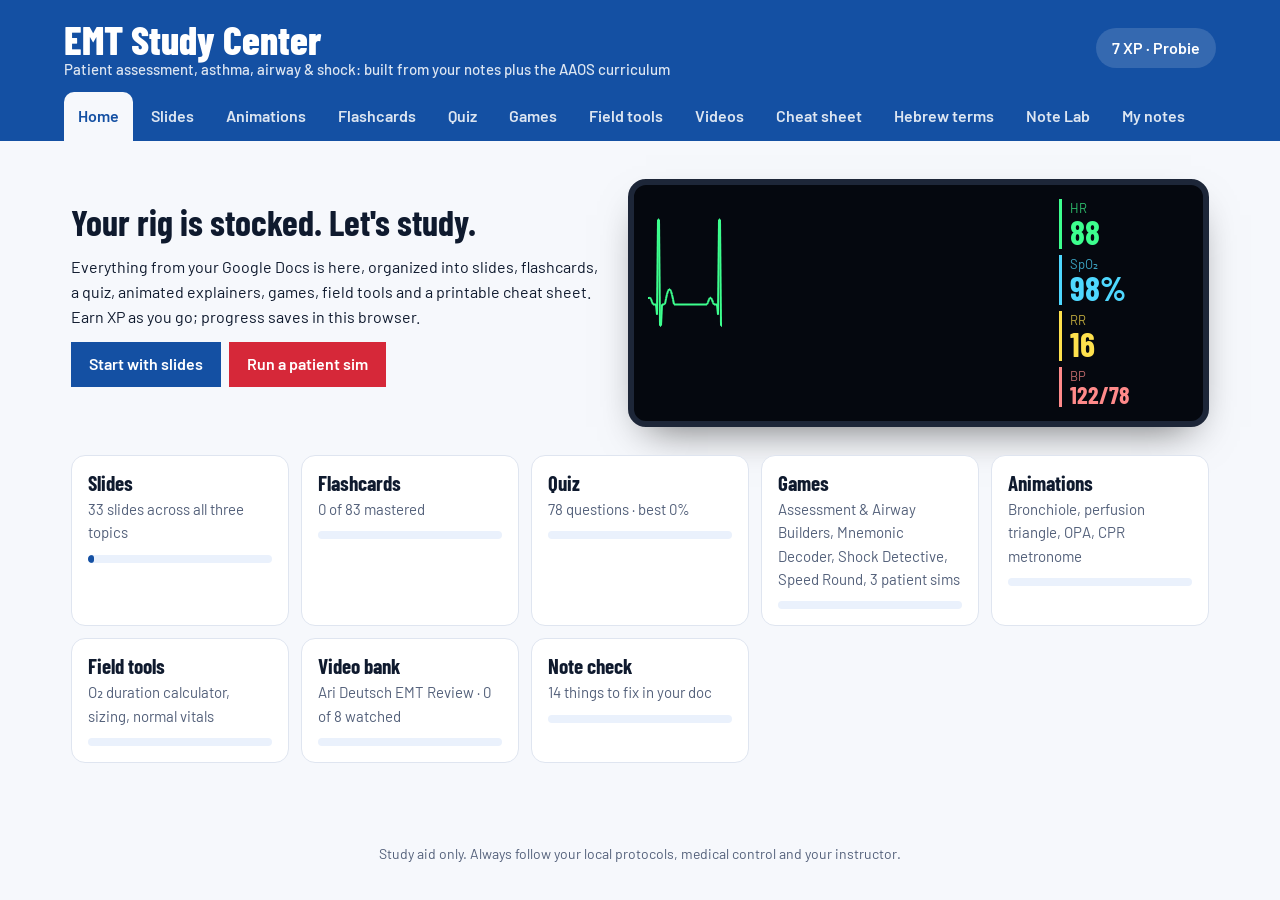
==== commit e383780f: "Rename focus-mode button to CFB Co-Authored-By: Claude Opus 5.5 <noreply@anthropic.com> Claude-Sessi" ====
--- a/index.html
+++ b/index.html
@@ -154,7 +154,7 @@
     <span style="flex:1"></span>
     <button class="f-btn" id="fMic" style="display:none" aria-label="Dictate">🎙</button>
     <button class="f-btn" id="fFull" aria-label="Full screen">⤢</button>
-    <button class="f-btn f-go" id="fGo" title="Ctrl/⌘ + Enter">Clean up</button>
+    <button class="f-btn f-go" id="fGo" title="Clean up, fact-check &amp; build (Ctrl/⌘ + Enter)" aria-label="CFB: clean up, fact-check and build">CFB</button>
     <button class="f-btn" id="fClose" aria-label="Exit focus mode" title="Esc">✕</button>
   </div>
   <textarea id="fRaw" aria-label="Your notes" placeholder="Start typing your notes…" spellcheck="true"></textarea>
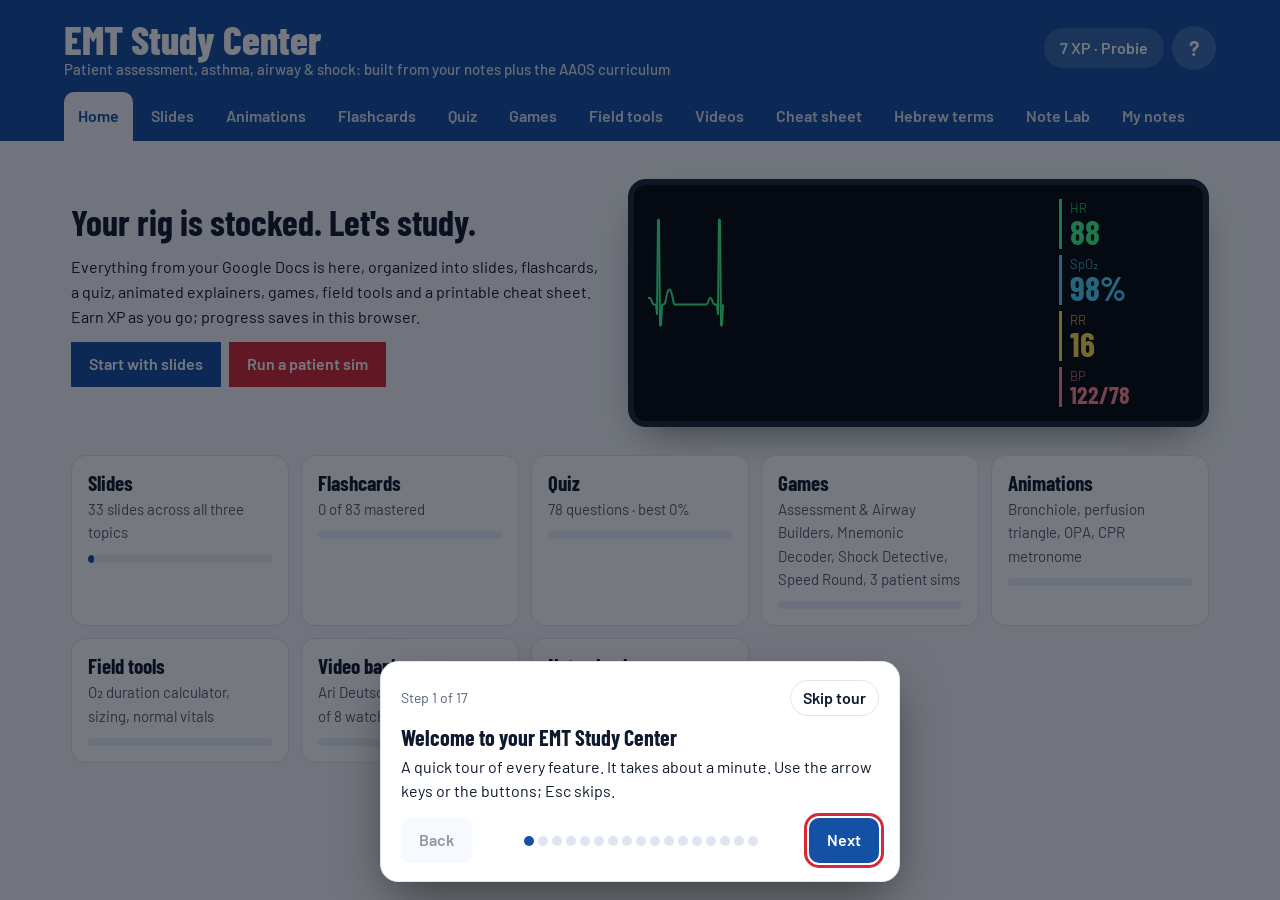
==== commit 21314c42: "Add guided tour, Help page and CLAUDE.md editing rules Co-Authored-By: Claude Opus 5.5 <noreply@anth" ====
--- a/index.html
+++ b/index.html
@@ -139,6 +139,10 @@
 #fRaw{flex:1;width:100%;max-width:760px;margin:18px auto 0;border:0;outline:0;resize:none;background:transparent;color:var(--ink);font:19px/1.75 Barlow,sans-serif;padding:0 2px}
 #fRaw::placeholder{color:var(--mute);opacity:.6}
 #fPartial{max-width:760px;width:100%;margin:0 auto;min-height:1.4em;font-style:italic}
+#tour{position:fixed;inset:0;z-index:300}#tour[hidden]{display:none}
+#tour.dim{background:rgba(5,10,20,.55)}
+#tourSpot{position:fixed;border-radius:14px;box-shadow:0 0 0 9999px rgba(5,10,20,.55);outline:3px solid var(--red);transition:all .3s;pointer-events:none}
+.tour-card{position:fixed;left:50%;bottom:max(18px,env(safe-area-inset-bottom));transform:translateX(-50%);width:min(520px,calc(100vw - 24px));background:var(--card);color:var(--ink);border-radius:18px;padding:18px 20px;box-shadow:0 20px 50px -10px rgba(0,0,0,.5);border:1px solid var(--line)}
 footer{text-align:center;color:var(--mute);font-size:14px;padding:20px}
 @media(max-width:800px){.hero,.slide,.sim{grid-template-columns:minmax(0,1fr)}.slide{min-height:0}}
 @media(max-width:600px){table{font-size:13px}.stack thead{display:none}.stack tr{display:grid;padding-block:10px}.stack td{display:flow-root;border:0;padding:3px 0;padding-inline-start:8em;text-align:start}.stack td::before{content:attr(data-l);float:inline-start;width:7.5em;margin-inline-start:-8em;white-space:normal;font-weight:700}.stack td:empty{display:none}.mon-screen{grid-template-columns:minmax(0,1fr)}.vit{grid-template-columns:repeat(4,minmax(0,1fr))}.vit b{font-size:26px}}
@@ -160,10 +164,19 @@
   <textarea id="fRaw" aria-label="Your notes" placeholder="Start typing your notes…" spellcheck="true"></textarea>
   <p id="fPartial" class="f-meta" aria-live="polite"></p>
 </div>
+<div id="tour" role="dialog" aria-modal="true" aria-labelledby="tourH" aria-describedby="tourP" hidden>
+  <div id="tourSpot" aria-hidden="true"></div>
+  <div class="tour-card">
+    <div style="display:flex;justify-content:space-between;align-items:center;gap:8px"><span class="mute" id="tourStep" style="font-size:14px"></span><button class="chip" id="tourSkip" style="min-height:36px;padding:4px 12px">Skip tour</button></div>
+    <h3 id="tourH" style="margin:10px 0 6px"></h3>
+    <p id="tourP" aria-live="polite" style="margin:0 0 14px"></p>
+    <div style="display:flex;align-items:center;gap:10px"><button class="btn alt" id="tourBack">Back</button><div class="dots" id="tourDots" style="justify-content:center"></div><button class="btn" id="tourNext">Next</button></div>
+  </div>
+</div>
 <header>
   <div class="brand">
     <div><h1>EMT Study Center</h1><small>Patient assessment, asthma, airway &amp; shock: built from your notes plus the AAOS curriculum</small></div>
-    <div class="xp" id="xp">0 XP</div>
+    <div style="display:flex;gap:8px;align-items:center"><div class="xp" id="xp">0 XP</div><button id="tourBtn" aria-label="Tour and help" title="Tour and help" style="width:44px;border:0;border-radius:50%;background:rgba(255,255,255,.18);color:#fff;font:700 20px Barlow">?</button></div>
   </div>
   <nav id="nav"></nav>
 </header>
@@ -450,6 +463,12 @@
     </ul>
   </article>
   <p class="mute" id="nCount" aria-live="polite"></p>
+</section>
+
+<section class="view" id="v-help">
+  <div style="display:flex;justify-content:space-between;align-items:center;gap:10px;flex-wrap:wrap"><h2>How to use the study center</h2><button class="btn red" id="helpTour">Start the tour</button></div>
+  <p class="mute">Every feature, what it does and where to find it.</p>
+  <div id="helpBody"></div>
 </section>
 
 <section class="view" id="v-fixes">
@@ -714,7 +733,7 @@
 ['Shock care',['Stop external bleeding first','Supine, keep warm, nothing by mouth','O₂ to SpO₂ ≥ 94%','Rapid transport, ALS, reassess q5 min','Falling BP = late sign']]];
 
 /* ---------- routing ---------- */
-const VIEWS=[['home','Home'],['slides','Slides'],['animations','Animations'],['flashcards','Flashcards'],['quiz','Quiz'],['games','Games'],['tools','Field tools'],['videos','Videos'],['cheatsheet','Cheat sheet'],['hebrew','Hebrew terms'],['lab','Note Lab'],['notes','My notes'],['fixes','Note check']];
+const VIEWS=[['home','Home'],['slides','Slides'],['animations','Animations'],['flashcards','Flashcards'],['quiz','Quiz'],['games','Games'],['tools','Field tools'],['videos','Videos'],['cheatsheet','Cheat sheet'],['hebrew','Hebrew terms'],['lab','Note Lab'],['notes','My notes'],['fixes','Note check'],['help','Help']];
 $('nav').innerHTML=VIEWS.map(([k,l])=>`<a href="#${k}" data-v="${k}">${l}</a>`).join('');
 const visited=new Set(S.get('visited',[]));
 function route(){
@@ -1206,6 +1225,53 @@
   walk(nb);$('nCount').textContent=n?`${n} match${n>1?'es':''}`:'No matches';const f=nb.querySelector('mark');if(f)f.scrollIntoView({block:'center'})});
 $('copyNotes').onclick=async()=>{try{await navigator.clipboard.writeText(nb.innerText);$('copyNotes').textContent='Copied'}catch(e){$('copyNotes').textContent='Copy blocked'}setTimeout(()=>$('copyNotes').textContent='Copy notes',2000)};
 
+/* ---------- Tour + Help (single source: update TOUR when features change) ---------- */
+const TOUR=[
+{v:'home',sel:null,h:'Welcome to your EMT Study Center',p:'A quick tour of every feature. It takes about a minute. Use the arrow keys or the buttons; Esc skips.',help:'Everything here is built from your notes plus the AAOS 13th edition curriculum.'},
+{v:'home',sel:'#xp',h:'XP and rank',p:'You earn XP for slides, cards, quizzes, games and videos. Your rank climbs from Probie to Crew Chief. Progress saves in this browser.'},
+{v:'home',sel:'#nav',h:'Tabs',p:'Every section lives in this row. On a phone, swipe it sideways.'},
+{v:'home',sel:'#tiles',h:'Progress at a glance',p:'Each tile shows how far along you are and jumps to that section.'},
+{v:'slides',sel:'#slideFilter',h:'Slides',p:'Filter by topic, then swipe or use the ← → keys. Look for pearls and the "▶ Watch" links to matching videos.',help:'Topics: Assessment, Asthma, Airway, Shock, Hebrew, plus any topic Note Lab creates.'},
+{v:'animations',sel:'#v-animations .card',h:'Animations',p:'Drag the severity slider to watch an asthma attack, break the perfusion triangle, step through OPA insertion, and run the CPR metronome.'},
+{v:'flashcards',sel:'#fc',h:'Flashcards',p:'Tap or press Space to flip. → means "Got it", ← means "Study again". Mastered cards are remembered.'},
+{v:'quiz',sel:'#quiz .card',h:'Quiz',p:'Pick a topic and length. Every answer comes with the reason, and you can retry just your misses.'},
+{v:'games',sel:'#gameTabs',h:'Games',p:'Assessment Builder, Mnemonic Decoder, Shock Detective, Airway Builder, a 60-second Speed Round, and patient sims where a live monitor reacts to your calls.'},
+{v:'tools',sel:'#v-tools .card',h:'Field tools',p:'Oxygen cylinder duration calculator, delivery devices, adjunct sizing and normal vitals by age.'},
+{v:'videos',sel:'#eps',h:'Video bank',p:'Ari Deutsch\'s EMT Review episodes, filterable by topic. Opened episodes get checked off.'},
+{v:'cheatsheet',sel:'#cheat',h:'Cheat sheet',p:'Everything on one page. "Copy as text" puts it on your clipboard.'},
+{v:'hebrew',sel:'#heModes',h:'Hebrew terms',p:'The United Hatzalah sheet: searchable glossary, on-scene SAMPLE and OPQRST questions, flashcards, a match game and 🔊 audio where your device supports it.'},
+{v:'lab',sel:'#fGo',h:'Note Lab: CFB',p:'Note Lab opens as a distraction-free page. Write or dictate, then press CFB (or Ctrl/⌘ + Enter) to Clean up, Fact-check and Build. You review before anything is added.',help:'Each added note becomes a slide, flashcards, quiz and speed-round questions. Notes sync to your Claude account. Esc leaves focus mode; drafts autosave.'},
+{v:'notes',sel:'#nSearch',h:'My notes',p:'Your original docs, word for word. Search highlights matches, and A− / A+ change the text size.'},
+{v:'fixes',sel:'#fixes',h:'Note check',p:'Corrections and missing points found in your docs. Fix these before the exam.'},
+{v:'help',sel:'#tourBtn',h:'That\'s it',p:'Press ? anytime to replay this tour or read the full Help page.'}];
+const SHORTCUTS=[['← →','Previous / next slide'],['Space','Flip flashcard'],['→ / ←','Flashcard: got it / study again'],['Ctrl/⌘ + Enter','CFB in Note Lab focus mode'],['Esc','Leave focus mode or close the tour']];
+const VNAME=Object.fromEntries(VIEWS);
+$('helpBody').innerHTML=`<div class="grid">${TOUR.filter(t=>t.v!=='help'&&t.sel).map(t=>`<div class="card"><span class="tag">${esc(VNAME[t.v]||'')}</span><h3 style="margin-top:8px">${esc(t.h)}</h3><p style="margin:0">${esc(t.p)}</p>${t.help?`<p class="mute" style="margin:8px 0 0;font-size:15px">${esc(t.help)}</p>`:''}${t.v!=='home'?`<a href="#${t.v}" style="display:inline-block;margin-top:8px;color:var(--blue);font-weight:700">Go to ${esc(VNAME[t.v])} →</a>`:''}</div>`).join('')}</div>
+<h3 style="margin-top:24px">Keyboard shortcuts</h3><div class="card" style="padding:0"><table><tbody>${SHORTCUTS.map(([k,d])=>`<tr><td style="width:40%"><kbd style="font:600 14px Barlow;background:var(--soft);padding:3px 8px;border-radius:6px">${k}</kbd></td><td>${d}</td></tr>`).join('')}</tbody></table></div>`;
+let tourI=-1,tourPrevFocus=null;
+const tEl=$('tour'),spot=$('tourSpot');
+function placeSpot(){const t=TOUR[tourI];const el=t&&t.sel?document.querySelector(t.sel):null;
+  if(!el||!el.getClientRects().length){spot.style.display='none';tEl.classList.add('dim');return}
+  tEl.classList.remove('dim');const r=el.getBoundingClientRect(),pad=6;spot.style.display='block';
+  Object.assign(spot.style,{left:(r.left-pad)+'px',top:(r.top-pad)+'px',width:(r.width+pad*2)+'px',height:Math.min(r.height+pad*2,innerHeight*.6)+'px'})}
+function tourShow(i){tourI=i;const t=TOUR[i];
+  if(t.v==='help'){if(focusOpen)closeFocus();location.hash='help'}else if(('#'+t.v)!==location.hash)location.hash=t.v;
+  setTimeout(()=>{const el=t.sel&&document.querySelector(t.sel);if(el&&!el.closest('#focus'))el.scrollIntoView({block:'center',behavior:'auto'});
+    $('tourStep').textContent=`Step ${i+1} of ${TOUR.length}`;$('tourH').textContent=t.h;$('tourP').textContent=t.p;
+    $('tourBack').disabled=i===0;$('tourNext').textContent=i===TOUR.length-1?'Finish':'Next';
+    $('tourDots').innerHTML=TOUR.map((_,j)=>`<i class="${j===i?'on':''}"></i>`).join('');placeSpot();$('tourNext').focus()},120)}
+function tourStart(){tourPrevFocus=document.activeElement;tEl.hidden=false;tourShow(0)}
+function tourEnd(){tEl.hidden=true;tourI=-1;S.set('toured',1);if(focusOpen)closeFocus();if(location.hash==='#lab')location.hash='home';addXP(10);(tourPrevFocus&&tourPrevFocus.focus)?tourPrevFocus.focus():0}
+$('tourNext').onclick=()=>tourI<TOUR.length-1?tourShow(tourI+1):tourEnd();
+$('tourBack').onclick=()=>tourI>0&&tourShow(tourI-1);
+$('tourSkip').onclick=tourEnd;
+$('tourBtn').onclick=tourStart;$('helpTour').onclick=tourStart;
+addEventListener('keydown',e=>{if(tEl.hidden)return;e.stopImmediatePropagation();
+  if(e.key==='Escape'){e.preventDefault();tourEnd()}else if(e.key==='ArrowRight'){e.preventDefault();$('tourNext').click()}else if(e.key==='ArrowLeft'){e.preventDefault();$('tourBack').click()}
+  else if(e.key==='Tab'){const f=[...tEl.querySelectorAll('button:not(:disabled)')];const a=f.indexOf(document.activeElement);e.preventDefault();f[(a+(e.shiftKey?-1:1)+f.length)%f.length].focus()}},true);
+addEventListener('resize',()=>{if(!tEl.hidden)placeSpot()});addEventListener('scroll',()=>{if(!tEl.hidden)placeSpot()},true);
+if(!S.get('toured',0))setTimeout(tourStart,700);
+
 route();
 }
 </script>
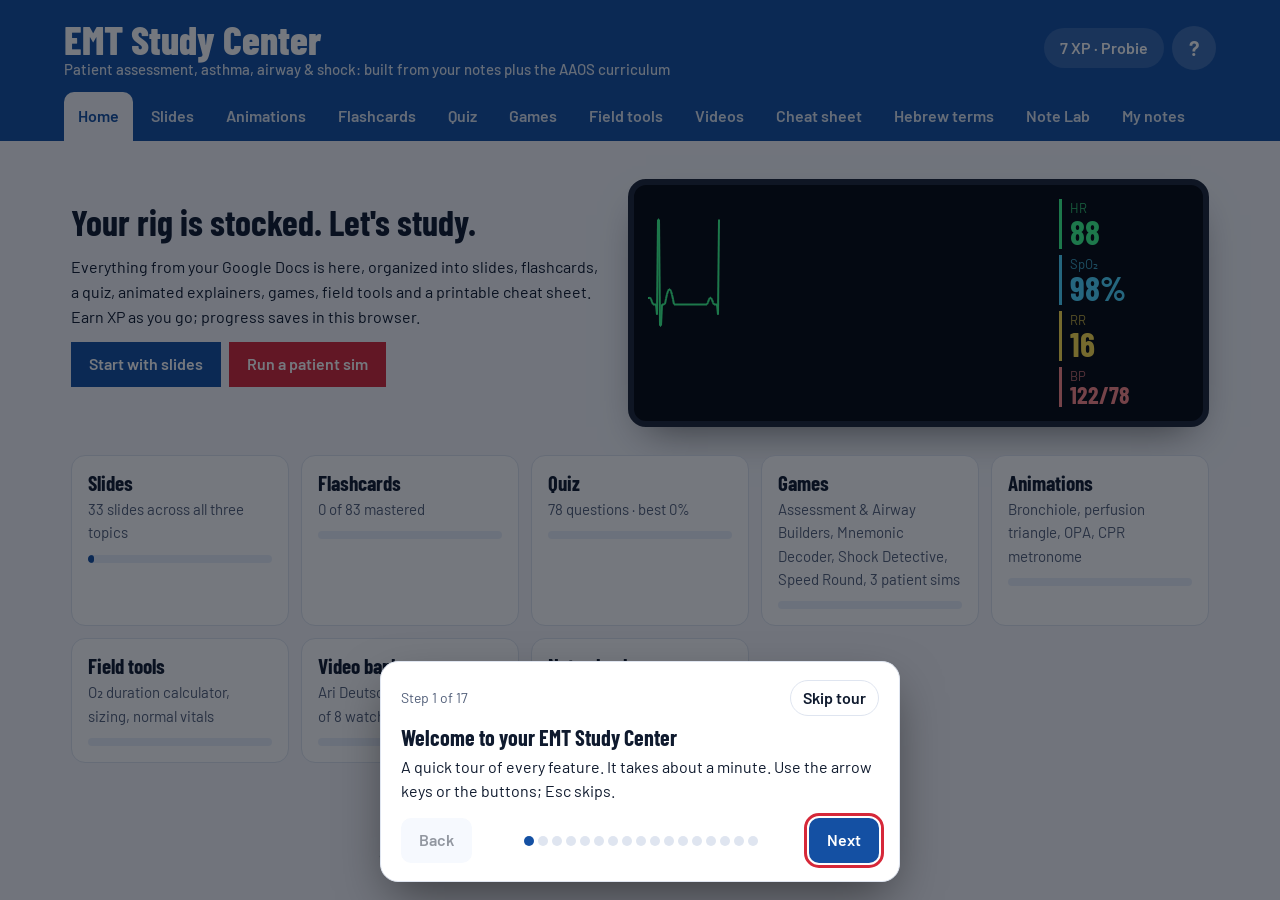
==== commit b8cacd7a: "Brighten Note Lab focus mode Co-Authored-By: Claude Opus 5.5 <noreply@anthropic.com> Claude-Session:" ====
--- a/index.html
+++ b/index.html
@@ -128,16 +128,16 @@
 .he{font-family:Heebo,Barlow,sans-serif;unicode-bidi:isolate}
 #focus{position:fixed;inset:0;z-index:100;background:var(--bg);display:flex;flex-direction:column;padding:max(10px,env(safe-area-inset-top)) max(14px,4vw) 10px}
 #focus[hidden]{display:none}
-.f-bar{display:flex;align-items:center;gap:6px;max-width:820px;width:100%;margin:0 auto;opacity:.35;transition:opacity .25s}
-.f-bar:hover,.f-bar:focus-within,#focus.idle .f-bar{opacity:1}
-.f-bar select{min-height:34px;width:auto;max-width:150px;font-size:14px;padding:4px 8px;border:1px solid var(--line);background:transparent;color:var(--mute)}
-.f-btn{min-height:34px;border:1px solid var(--line);background:transparent;color:var(--mute);border-radius:8px;padding:4px 10px;font-size:14px}
-.f-btn:hover{color:var(--ink);border-color:var(--ink)}
-.f-go{color:var(--blue);border-color:var(--blue);font-weight:600}
-.f-go:hover{background:var(--blue);color:#fff}
-.f-meta{font-size:13px;color:var(--mute);margin:0}
-#fRaw{flex:1;width:100%;max-width:760px;margin:18px auto 0;border:0;outline:0;resize:none;background:transparent;color:var(--ink);font:19px/1.75 Barlow,sans-serif;padding:0 2px}
-#fRaw::placeholder{color:var(--mute);opacity:.6}
+.f-bar{display:flex;align-items:center;gap:6px;max-width:820px;width:100%;margin:0 auto}
+.f-bar select{min-height:36px;width:auto;max-width:160px;font-size:15px;padding:4px 8px;border:1px solid var(--line);background:var(--card);color:var(--ink)}
+.f-btn{min-height:36px;border:1px solid var(--line);background:var(--card);color:var(--ink);border-radius:8px;padding:4px 12px;font-size:15px;font-weight:600}
+.f-btn:hover{border-color:var(--blue)}
+.f-go{background:var(--blue);color:#fff;border-color:var(--blue);font-weight:700;letter-spacing:.04em}
+.f-go:hover{background:var(--blueD);color:#fff}
+.f-meta{font-size:14px;color:var(--mute);margin:0 4px}
+#fRaw{flex:1;width:100%;max-width:760px;margin:16px auto 0;border:1px solid var(--line);border-radius:16px;outline:0;resize:none;background:var(--card);color:var(--ink);font:500 19px/1.75 Barlow,sans-serif;padding:22px 26px;box-shadow:0 10px 30px -18px rgba(0,0,0,.35)}
+#fRaw:focus{border-color:var(--blue)}
+#fRaw::placeholder{color:var(--mute);opacity:1}
 #fPartial{max-width:760px;width:100%;margin:0 auto;min-height:1.4em;font-style:italic}
 #tour{position:fixed;inset:0;z-index:300}#tour[hidden]{display:none}
 #tour.dim{background:rgba(5,10,20,.55)}
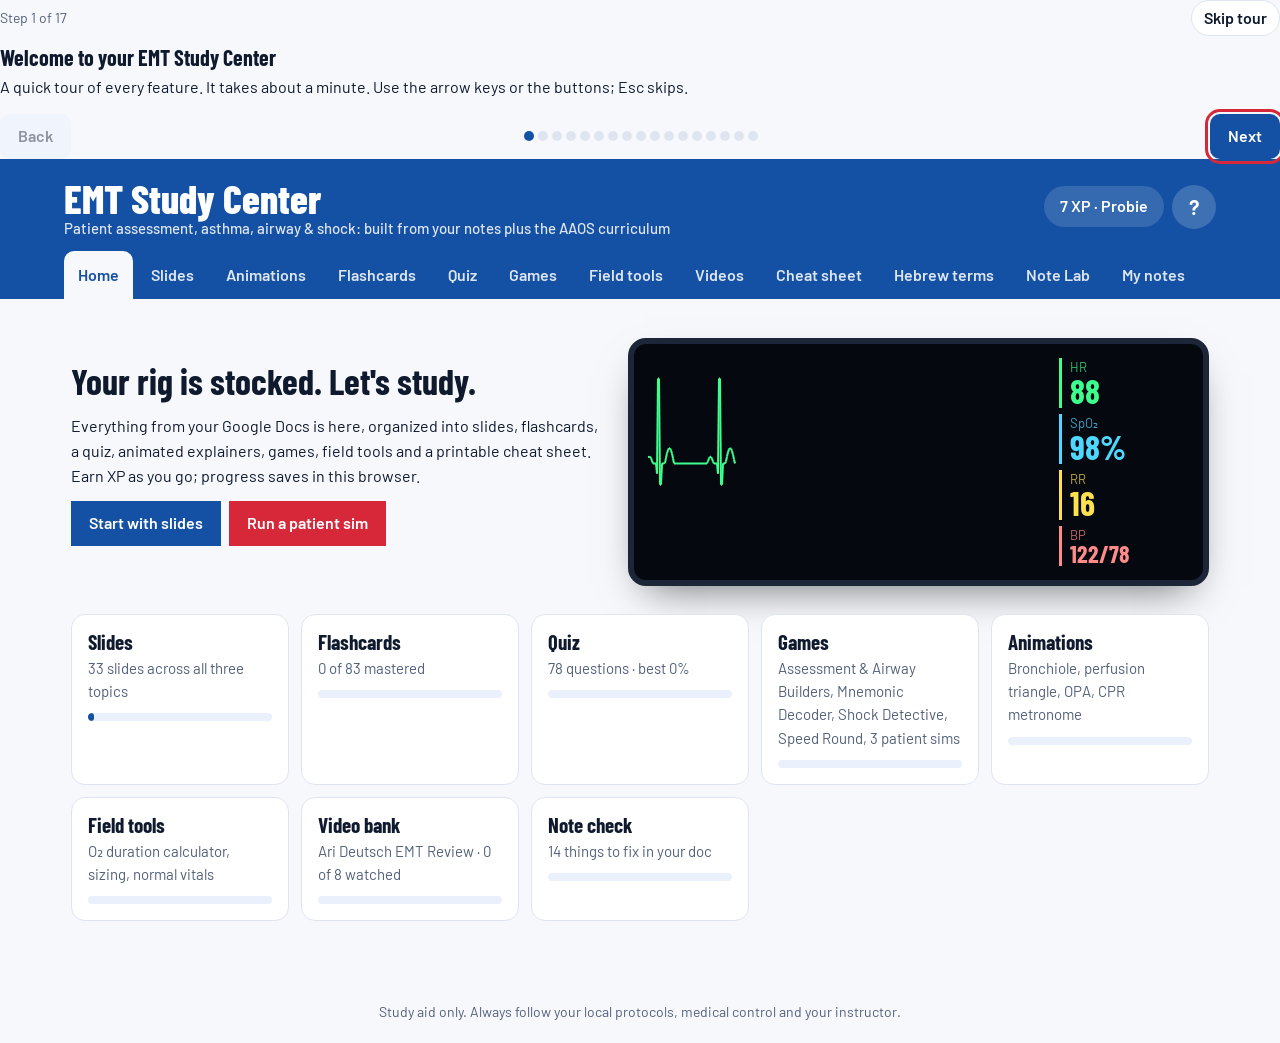
==== commit 5d23d348: "Focus mode: plain white Google-Docs-style page Co-Authored-By: Claude Opus 5.5 <noreply@anthropic.co" ====
--- a/index.html
+++ b/index.html
@@ -126,23 +126,18 @@
 .notes-toc a{flex:none;color:var(--blue);font-weight:600;text-decoration:none;padding:10px 14px;border:1px solid var(--line);border-radius:999px;background:var(--card)}
 @media(min-width:900px){.notes-toc{position:sticky;top:0;background:var(--bg);padding:8px 0;z-index:2}}
 .he{font-family:Heebo,Barlow,sans-serif;unicode-bidi:isolate}
-#focus{position:fixed;inset:0;z-index:100;background:var(--bg);display:flex;flex-direction:column;padding:max(10px,env(safe-area-inset-top)) max(14px,4vw) 10px}
+#focus{position:fixed;inset:0;z-index:100;background:#fff;color:#202124;color-scheme:light;display:flex;flex-direction:column}
 #focus[hidden]{display:none}
-.f-bar{display:flex;align-items:center;gap:6px;max-width:820px;width:100%;margin:0 auto}
-.f-bar select{min-height:36px;width:auto;max-width:160px;font-size:15px;padding:4px 8px;border:1px solid var(--line);background:var(--card);color:var(--ink)}
-.f-btn{min-height:36px;border:1px solid var(--line);background:var(--card);color:var(--ink);border-radius:8px;padding:4px 12px;font-size:15px;font-weight:600}
-.f-btn:hover{border-color:var(--blue)}
-.f-go{background:var(--blue);color:#fff;border-color:var(--blue);font-weight:700;letter-spacing:.04em}
-.f-go:hover{background:var(--blueD);color:#fff}
-.f-meta{font-size:14px;color:var(--mute);margin:0 4px}
-#fRaw{flex:1;width:100%;max-width:760px;margin:16px auto 0;border:1px solid var(--line);border-radius:16px;outline:0;resize:none;background:var(--card);color:var(--ink);font:500 19px/1.75 Barlow,sans-serif;padding:22px 26px;box-shadow:0 10px 30px -18px rgba(0,0,0,.35)}
-#fRaw:focus{border-color:var(--blue)}
-#fRaw::placeholder{color:var(--mute);opacity:1}
-#fPartial{max-width:760px;width:100%;margin:0 auto;min-height:1.4em;font-style:italic}
-#tour{position:fixed;inset:0;z-index:300}#tour[hidden]{display:none}
-#tour.dim{background:rgba(5,10,20,.55)}
-#tourSpot{position:fixed;border-radius:14px;box-shadow:0 0 0 9999px rgba(5,10,20,.55);outline:3px solid var(--red);transition:all .3s;pointer-events:none}
-.tour-card{position:fixed;left:50%;bottom:max(18px,env(safe-area-inset-bottom));transform:translateX(-50%);width:min(520px,calc(100vw - 24px));background:var(--card);color:var(--ink);border-radius:18px;padding:18px 20px;box-shadow:0 20px 50px -10px rgba(0,0,0,.5);border:1px solid var(--line)}
+.f-bar{display:flex;align-items:center;gap:6px;width:100%;padding:max(8px,env(safe-area-inset-top)) max(12px,3vw) 8px;border-bottom:1px solid #e3e3e3;background:#fff}
+.f-bar select{min-height:36px;width:auto;max-width:170px;font:14px Arial,sans-serif;padding:4px 8px;border:0;border-radius:6px;background:#f1f3f4;color:#202124}
+.f-btn{min-height:36px;border:0;background:transparent;color:#444746;border-radius:18px;padding:4px 12px;font:600 14px Arial,sans-serif}
+.f-btn:hover{background:#f1f3f4}
+.f-go{background:#1a73e8;color:#fff;padding:4px 18px;letter-spacing:.04em}
+.f-go:hover{background:#1765cc}
+.f-meta{font:13px Arial,sans-serif;color:#5f6368;margin:0 6px}
+#fRaw{flex:1;width:100%;max-width:816px;margin:0 auto;border:0;outline:0;resize:none;background:#fff;color:#202124;font:16px/1.6 Arial,Helvetica,sans-serif;padding:40px max(20px,5vw) 40px}
+#fRaw::placeholder{color:#80868b}
+#fPartial{max-width:816px;width:100%;margin:0 auto;padding:0 max(20px,5vw) 10px;min-height:1.4em;font-style:italic;color:#5f6368}
 footer{text-align:center;color:var(--mute);font-size:14px;padding:20px}
 @media(max-width:800px){.hero,.slide,.sim{grid-template-columns:minmax(0,1fr)}.slide{min-height:0}}
 @media(max-width:600px){table{font-size:13px}.stack thead{display:none}.stack tr{display:grid;padding-block:10px}.stack td{display:flow-root;border:0;padding:3px 0;padding-inline-start:8em;text-align:start}.stack td::before{content:attr(data-l);float:inline-start;width:7.5em;margin-inline-start:-8em;white-space:normal;font-weight:700}.stack td:empty{display:none}.mon-screen{grid-template-columns:minmax(0,1fr)}.vit{grid-template-columns:repeat(4,minmax(0,1fr))}.vit b{font-size:26px}}
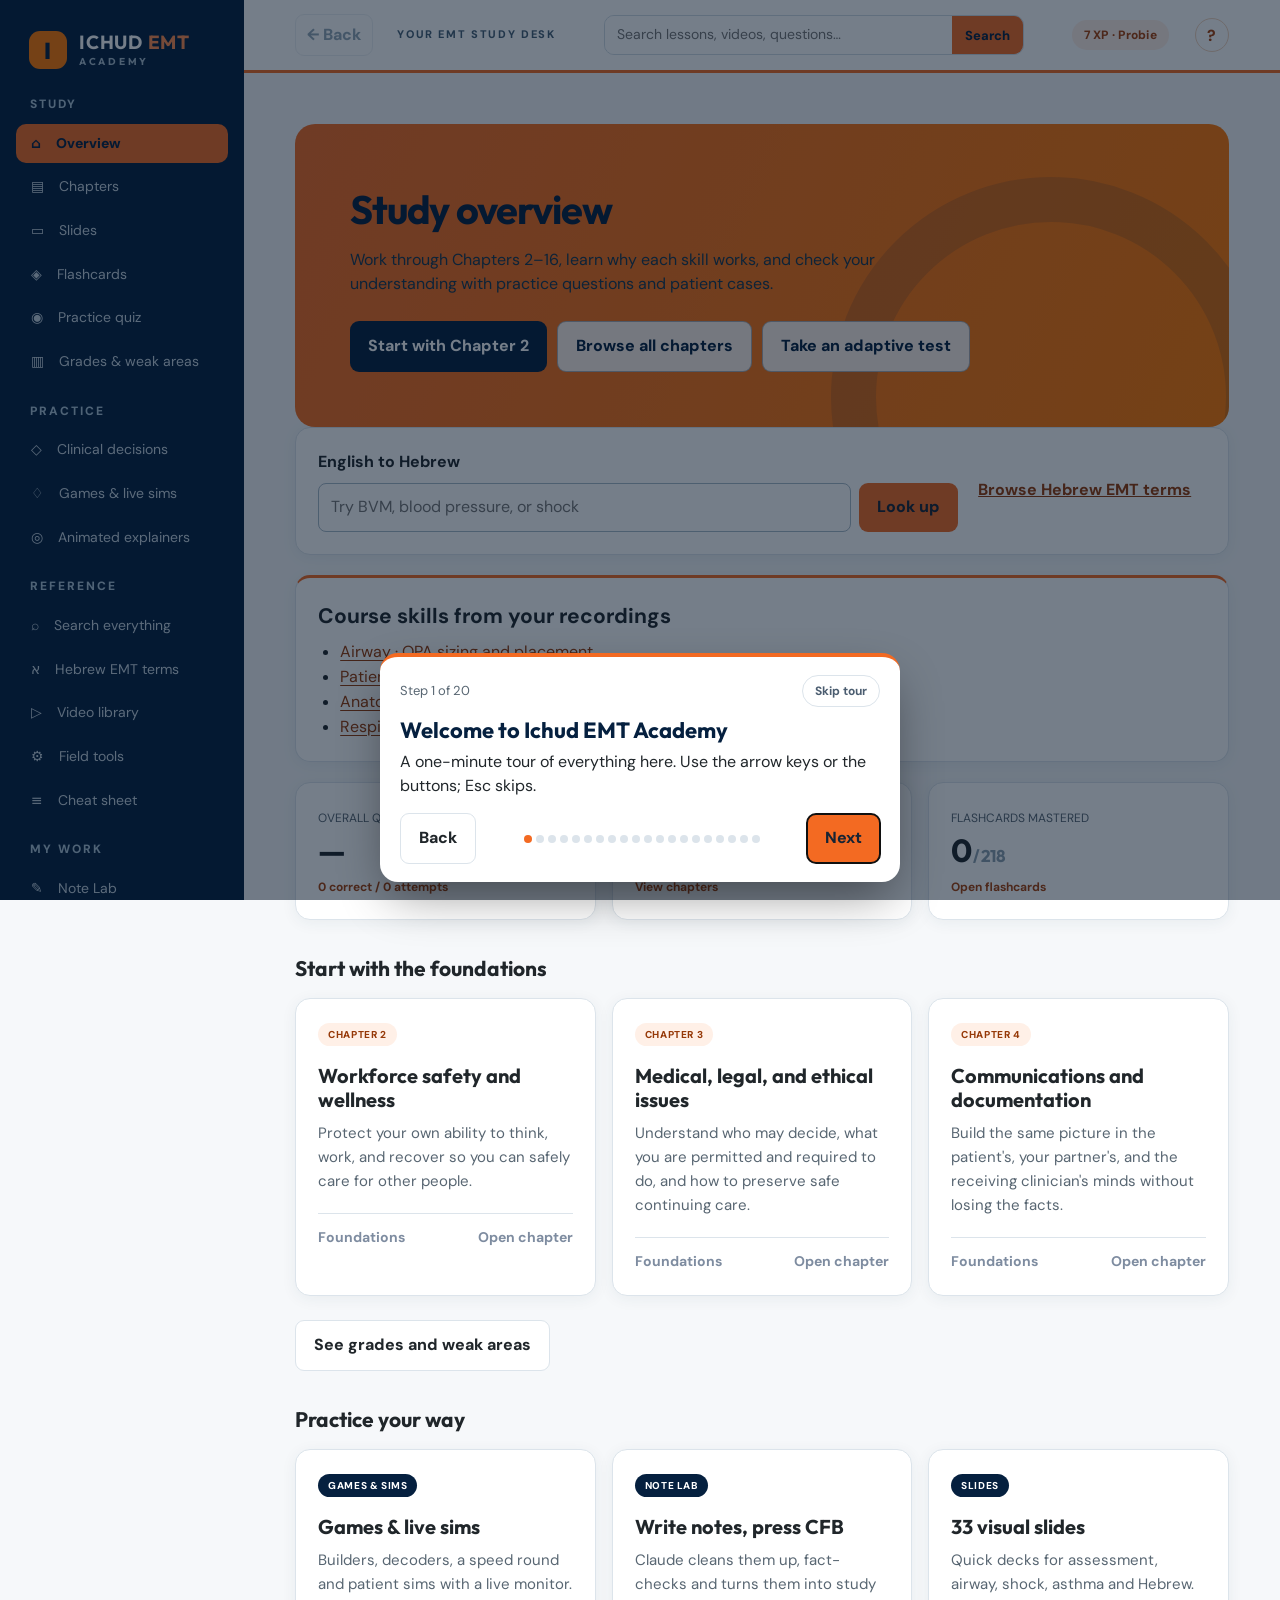
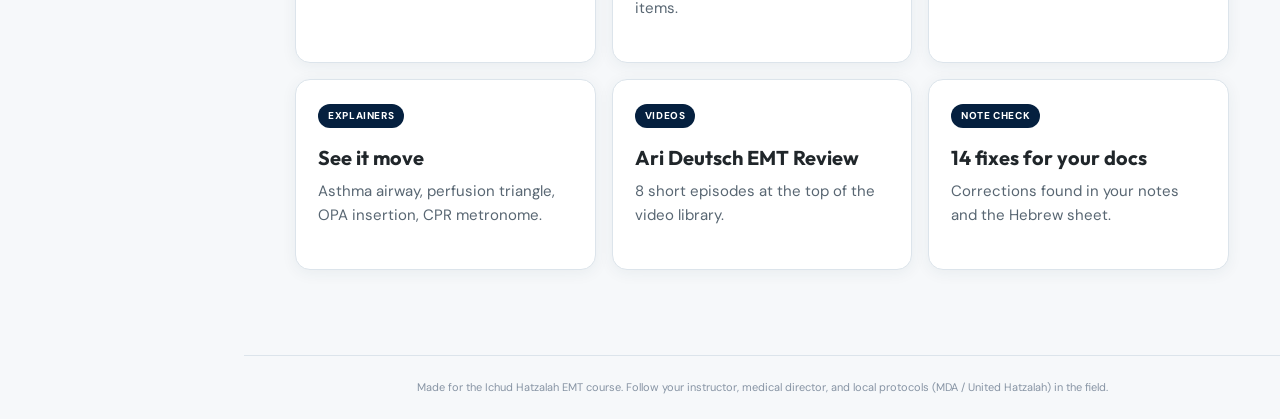
==== commit fac3f9a4: "Merge Ari EMT Academy with the EMT Study Center into Ichud EMT Academy Ari EMT Academy's study-desk " ====
--- a/index.html
+++ b/index.html
@@ -1,1274 +1,79 @@
-<!DOCTYPE html>
+<!doctype html>
 <html lang="en">
 <head>
-<meta charset="utf-8">
-<meta name="viewport" content="width=device-width,initial-scale=1">
-<title>EMT Study Center</title>
-<link rel="preconnect" href="https://fonts.googleapis.com">
-<link rel="preconnect" href="https://fonts.gstatic.com" crossorigin>
-<link href="https://fonts.googleapis.com/css2?family=Heebo:wght@400;600;700&family=Barlow+Condensed:wght@600;700;800&family=Barlow:wght@400;500;600;700&display=swap" rel="stylesheet">
-<style>
-/* VOICE: clear, upbeat, field-ready; an EMT partner quizzing you in the rig
-   IDEA: the ambulance cardiac monitor + jump bag field guide
-   PICTURE: a live monitor with an ECG trace and vitals that react to your choices
-   COLOUR and TYPE: Star-of-Life blue dominant, white ground, EMS red accent; Barlow Condensed (livery lettering) + Barlow
-   LAYOUT: blue header band with tab row, one view at a time, cards in fluid grids, stacks on phones */
-:root{color-scheme:light dark;
---bg:light-dark(#f6f8fc,#0b1120);--ink:light-dark(#0f1a2e,#e6ecf7);--mute:light-dark(#53607a,#9aa8c4);
---card:light-dark(#ffffff,#131c30);--line:light-dark(#dfe5f0,#24304a);--soft:light-dark(#eaf1fc,#17233c);
---blue:light-dark(#1450a3,#5b97f2);--blueD:light-dark(#0d3a7a,#0f2a55);--red:light-dark(#d62839,#ff5d6a);
---ok:light-dark(#178a52,#3fd08a);--okS:light-dark(#e3f6ec,#123326);--badS:light-dark(#fde7e9,#3a1820);--warn:light-dark(#b86e00,#ffb547)}
-:root[data-theme=light]{color-scheme:light}:root[data-theme=dark]{color-scheme:dark}
-*{box-sizing:border-box;min-width:0}
-html{scroll-padding-top:72px}
-body{margin:0;background:var(--bg);color:var(--ink);font:16px/1.55 Barlow,system-ui,sans-serif;overflow-x:clip}
-h1,h2,h3{font-family:"Barlow Condensed",Barlow,sans-serif;line-height:1.05;text-wrap:balance;margin:0 0 .4em}
-h1{font-size:clamp(32px,5vw,50px);font-weight:800}h2{font-size:clamp(26px,3.4vw,36px);font-weight:700}h3{font-size:22px;font-weight:700}
-p{margin:0 0 .8em}
-button{font:inherit;cursor:pointer}
-button,select,input{min-height:44px;border-radius:10px;font-size:16px}
-:focus-visible{outline:3px solid var(--red);outline-offset:2px}
-header{background:var(--blue);color:#fff;padding:18px max(5vw,16px) 0}
-.brand{display:flex;align-items:center;gap:14px;flex-wrap:wrap;justify-content:space-between}
-.brand h1{margin:0;font-size:clamp(28px,4vw,40px)}
-.brand small{display:block;font:500 15px Barlow;opacity:.85}
-.xp{background:rgba(255,255,255,.14);border-radius:999px;padding:8px 16px;font-weight:600;white-space:nowrap}
-header nav{display:flex;gap:4px;overflow-x:auto;margin-top:14px;scrollbar-width:none}
-header nav a{flex:none;color:#fff;text-decoration:none;padding:12px 14px;border-radius:10px 10px 0 0;font-weight:600;opacity:.85}
-header nav a.on{background:var(--bg);color:var(--blue);opacity:1}
-main{max-width:1240px;margin:0 auto;padding:clamp(20px,3vw,40px) max(4vw,16px) 60px}
-.view{display:none}.view.on{display:block;animation:fade .3s}
-@keyframes fade{from{opacity:0;transform:translateY(6px)}}
-.card{background:var(--card);border:1px solid var(--line);border-radius:16px;padding:20px}
-.grid{display:grid;gap:16px;grid-template-columns:repeat(auto-fit,minmax(min(100%,260px),1fr))}
-.btn{background:var(--blue);color:#fff;border:0;padding:10px 18px;font-weight:600}
-.btn.alt{background:var(--soft);color:var(--ink)}.btn.red{background:var(--red)}
-.btn:disabled{opacity:.45;cursor:default}
-.chips{display:flex;gap:8px;flex-wrap:wrap;margin:0 0 16px}
-.chip{border:1px solid var(--line);background:var(--card);color:var(--ink);padding:8px 14px;border-radius:999px;font-weight:600}
-.chip.on{background:var(--blue);color:#fff;border-color:var(--blue)}
-.tag{display:inline-block;font-size:13px;font-weight:700;padding:3px 10px;border-radius:999px;background:var(--soft);color:var(--blue)}
-.tag.shock{color:var(--red)}.tag.assess{color:var(--warn)}.tag.airway{color:var(--ok)}
-.mute{color:var(--mute)}
-/* hero */
-.hero{display:grid;grid-template-columns:minmax(0,1fr) minmax(0,1.1fr);gap:28px;align-items:center;margin-bottom:28px}
-.monitor{background:#05080f;border-radius:18px;padding:14px;border:6px solid #1d2638;box-shadow:0 18px 40px -18px rgba(0,0,0,.6)}
-.mon-screen{display:grid;grid-template-columns:minmax(0,1fr) 130px;gap:10px}
-.mon-screen canvas{width:100%;height:170px;display:block}
-.vit{display:grid;gap:6px;font-family:"Barlow Condensed";color:#fff}
-.vit div{border-left:3px solid;padding-left:8px;line-height:1}
-.vit b{display:block;font-size:34px}.vit span{font-size:13px;opacity:.75;font-family:Barlow}
-.v-hr{color:#3dff8e;border-color:#3dff8e}.v-sp{color:#4fd8ff;border-color:#4fd8ff}.v-rr{color:#ffe14d;border-color:#ffe14d}.v-bp{color:#ff8a8a;border-color:#ff8a8a}
-.tiles{display:grid;gap:12px;grid-template-columns:repeat(auto-fit,minmax(min(100%,200px),1fr))}
-.tile{background:var(--card);border:1px solid var(--line);border-radius:14px;padding:16px;text-align:left;color:var(--ink);display:block;text-decoration:none}
-.tile:hover{border-color:var(--blue)}
-.tile h3{margin:0 0 4px;font-size:21px}
-.tile p{margin:0;color:var(--mute);font-size:15px}
-.bar{height:8px;background:var(--soft);border-radius:9px;overflow:hidden;margin-top:10px}.bar i{display:block;height:100%;background:var(--blue);border-radius:9px;transition:width .4s}
-/* slides */
-.deck{display:flex;overflow-x:auto;scroll-snap-type:x mandatory;gap:16px;scrollbar-width:none;padding-bottom:4px}
-.slide{flex:0 0 100%;scroll-snap-align:start;background:var(--card);border:1px solid var(--line);border-radius:18px;padding:clamp(20px,4vw,44px);min-height:420px;display:grid;grid-template-columns:minmax(0,1.3fr) minmax(0,1fr);gap:28px;align-items:center}
-.slide ul{padding-left:20px;margin:0}.slide li{margin:0 0 10px;font-size:17px}
-.slide .art{background:var(--soft);border-radius:16px;padding:18px;display:grid;place-items:center;min-height:220px;font-family:"Barlow Condensed";text-align:center}
-.pearl{margin-top:16px;background:var(--badS);border-radius:12px;padding:12px 14px;font-size:15px}
-.pearl b{color:var(--red)}
-.deckbar{display:flex;align-items:center;gap:10px;margin-top:14px;flex-wrap:wrap}
-.dots{display:flex;gap:4px;flex-wrap:wrap;flex:1}
-.dots i{width:10px;height:10px;border-radius:50%;background:var(--line)}.dots i.on{background:var(--blue)}
-/* flashcards */
-.fc-wrap{perspective:1200px;max-width:640px;margin:0 auto}
-.fc{position:relative;height:300px;transform-style:preserve-3d;transition:transform .55s;cursor:pointer}
-.fc.flip{transform:rotateY(180deg)}
-.fc>div{position:absolute;inset:0;backface-visibility:hidden;border-radius:20px;display:grid;place-items:center;padding:28px;text-align:center;font-size:clamp(19px,2.6vw,24px);font-weight:600}
-.fc .front{background:var(--blue);color:#fff;font-family:"Barlow Condensed";font-size:clamp(26px,3.6vw,34px)}
-.fc .back{background:var(--card);border:2px solid var(--blue);transform:rotateY(180deg);font-size:18px;font-weight:500}
-.fc-ctl{display:flex;gap:10px;justify-content:center;margin-top:16px;flex-wrap:wrap}
-/* quiz */
-.q-opts{display:grid;gap:10px;margin:16px 0}
-.opt{text-align:left;background:var(--card);color:var(--ink);border:2px solid var(--line);padding:12px 16px;font-weight:500}
-.opt:hover:not(:disabled){border-color:var(--blue)}
-.opt.right{border-color:var(--ok);background:var(--okS)}.opt.wrong{border-color:var(--red);background:var(--badS)}
-.expl{background:var(--soft);border-radius:12px;padding:12px 16px;margin-bottom:12px}
-.big{font:800 clamp(56px,9vw,96px)/1 "Barlow Condensed";color:var(--blue)}
-/* games */
-.shake{animation:shake .35s}@keyframes shake{25%{transform:translateX(-6px)}75%{transform:translateX(6px)}}
-.order-list{display:grid;gap:8px;margin:12px 0}
-.step{display:flex;gap:10px;align-items:center;background:var(--okS);border-radius:10px;padding:10px 14px;font-weight:600}
-.step b{background:var(--ok);color:#fff;border-radius:50%;width:28px;height:28px;display:grid;place-items:center;flex:none}
-.pool{display:flex;flex-wrap:wrap;gap:8px}
-.timer{font:800 44px/1 "Barlow Condensed";color:var(--red)}
-.sim{display:grid;grid-template-columns:minmax(0,1fr) minmax(0,1fr);gap:20px;align-items:start}
-.log{font-size:15px;max-height:220px;overflow:auto;border-top:1px solid var(--line);margin-top:12px;padding-top:8px}
-.log p{margin:0 0 6px}
-/* animations */
-.fig{position:relative;min-height:280px}.fig>svg{position:absolute;inset:0;width:100%;height:100%}
-input[type=range]{width:100%;accent-color:var(--red);min-height:32px}
-.pulse{width:min(220px,60vw);aspect-ratio:1;border-radius:50%;background:var(--red);margin:10px auto;display:grid;place-items:center;color:#fff;font:800 40px "Barlow Condensed";transition:transform .08s}
-.breathe{background:var(--blue)}
-/* tools */
-label{font-weight:600;display:block;margin:10px 0 4px}
-select,input[type=number]{width:100%;border:1px solid var(--line);background:var(--card);color:var(--ink);padding:8px 12px}
-table{width:100%;border-collapse:collapse;font-size:15px}th,td{padding:9px 10px;border-bottom:1px solid var(--line);text-align:left;vertical-align:top}
-th{font-weight:700;background:var(--soft)}td.n{text-align:right;white-space:nowrap}
-.scroll{overflow-x:auto}
-.vid{display:flex;gap:14px;align-items:flex-start}
-.vid .ic{flex:none;width:48px;height:48px;border-radius:12px;background:var(--red);display:grid;place-items:center}
-.vid a{color:var(--blue);font-weight:700}
-.cheat{columns:3 280px;column-gap:18px}.cheat .card{break-inside:avoid;margin-bottom:16px}
-.cheat ul{padding-left:18px;margin:0}.cheat li{margin-bottom:5px;font-size:15px}
-.fix{border-left:4px solid var(--warn)}
-.notes{max-width:76ch;font-size:calc(17px * var(--nz,1));line-height:1.7;margin-top:14px}
-.notes h1{font-size:1.9em}.notes h2{font-size:1.55em;color:var(--blue);margin-top:1.4em;padding-top:.4em;border-top:2px solid var(--line)}
-.notes h3{font-size:1.25em;margin-top:1.2em}.notes h4{font-size:1.08em;margin:1em 0 .3em;font-family:Barlow;font-weight:700}
-.notes ul{padding-left:1.3em}.notes table{margin:.6em 0 1.4em;font-size:1em}.notes th{width:34%}.notes td p{margin:0 0 .4em}.notes li{margin-bottom:.5em}
-.notes mark{background:#ffe14d;color:#111;border-radius:3px;padding:0 2px}
-.notes-toc{display:flex;gap:8px;margin:14px 0 0}
-.notes-toc a{flex:none;color:var(--blue);font-weight:600;text-decoration:none;padding:10px 14px;border:1px solid var(--line);border-radius:999px;background:var(--card)}
-@media(min-width:900px){.notes-toc{position:sticky;top:0;background:var(--bg);padding:8px 0;z-index:2}}
-.he{font-family:Heebo,Barlow,sans-serif;unicode-bidi:isolate}
-#focus{position:fixed;inset:0;z-index:100;background:#fff;color:#202124;color-scheme:light;display:flex;flex-direction:column}
-#focus[hidden]{display:none}
-.f-bar{display:flex;align-items:center;gap:6px;width:100%;padding:max(8px,env(safe-area-inset-top)) max(12px,3vw) 8px;border-bottom:1px solid #e3e3e3;background:#fff}
-.f-bar select{min-height:36px;width:auto;max-width:170px;font:14px Arial,sans-serif;padding:4px 8px;border:0;border-radius:6px;background:#f1f3f4;color:#202124}
-.f-btn{min-height:36px;border:0;background:transparent;color:#444746;border-radius:18px;padding:4px 12px;font:600 14px Arial,sans-serif}
-.f-btn:hover{background:#f1f3f4}
-.f-go{background:#1a73e8;color:#fff;padding:4px 18px;letter-spacing:.04em}
-.f-go:hover{background:#1765cc}
-.f-meta{font:13px Arial,sans-serif;color:#5f6368;margin:0 6px}
-#fRaw{flex:1;width:100%;max-width:816px;margin:0 auto;border:0;outline:0;resize:none;background:#fff;color:#202124;font:16px/1.6 Arial,Helvetica,sans-serif;padding:40px max(20px,5vw) 40px}
-#fRaw::placeholder{color:#80868b}
-#fPartial{max-width:816px;width:100%;margin:0 auto;padding:0 max(20px,5vw) 10px;min-height:1.4em;font-style:italic;color:#5f6368}
-footer{text-align:center;color:var(--mute);font-size:14px;padding:20px}
-@media(max-width:800px){.hero,.slide,.sim{grid-template-columns:minmax(0,1fr)}.slide{min-height:0}}
-@media(max-width:600px){table{font-size:13px}.stack thead{display:none}.stack tr{display:grid;padding-block:10px}.stack td{display:flow-root;border:0;padding:3px 0;padding-inline-start:8em;text-align:start}.stack td::before{content:attr(data-l);float:inline-start;width:7.5em;margin-inline-start:-8em;white-space:normal;font-weight:700}.stack td:empty{display:none}.mon-screen{grid-template-columns:minmax(0,1fr)}.vit{grid-template-columns:repeat(4,minmax(0,1fr))}.vit b{font-size:26px}}
-@media(prefers-reduced-motion:reduce){*{animation:none!important;transition:none!important}}
-</style>
-<script>new MutationObserver(()=>{for(const c of document.querySelectorAll('.stack td:not([data-l])')){let i=0,p=c;while(p=p.previousElementSibling)i+=p.colSpan;c.dataset.l=c.closest('table').rows[0].cells[i]?.textContent||''}}).observe(document,{childList:true,subtree:true})</script>
+  <meta charset="utf-8"><meta name="viewport" content="width=device-width, initial-scale=1"><meta name="theme-color" content="#f36a22"><link rel="icon" href="data:,">
+  <title>Ichud EMT Academy</title><meta name="description" content="The Ichud Hatzalah EMT study space: chapter lessons, adaptive practice, games, simulations, Hebrew terms and an AI note lab.">
+  <link rel="stylesheet" href="styles.css"><link rel="stylesheet" href="extras.css"><link rel="stylesheet" href="theme.css">
+  <link rel="stylesheet" href="study.css?v=36">
+  <link rel="stylesheet" href="https://fonts.googleapis.com/css2?family=Heebo:wght@400;600;700&display=swap">
+  <link rel="stylesheet" href="ichud.css?v=36">
 </head>
 <body>
-<div id="focus" role="dialog" aria-modal="true" aria-label="Focus writing" hidden>
-  <div class="f-bar">
-    <select id="fTopic" aria-label="Topic"></select>
-    <span class="f-meta" id="fMeta">0 words</span>
-    <span style="flex:1"></span>
-    <button class="f-btn" id="fMic" style="display:none" aria-label="Dictate">🎙</button>
-    <button class="f-btn" id="fFull" aria-label="Full screen">⤢</button>
-    <button class="f-btn f-go" id="fGo" title="Clean up, fact-check &amp; build (Ctrl/⌘ + Enter)" aria-label="CFB: clean up, fact-check and build">CFB</button>
-    <button class="f-btn" id="fClose" aria-label="Exit focus mode" title="Esc">✕</button>
+  <div id="focus" role="dialog" aria-modal="true" aria-label="Focus writing" hidden>
+    <div class="f-bar">
+      <select id="fTopic" aria-label="Chapter"></select>
+      <span class="f-meta" id="fMeta">0 words</span>
+      <span style="flex:1"></span>
+      <button class="f-btn" id="fMic" style="display:none" aria-label="Dictate">🎙</button>
+      <button class="f-btn" id="fFull" aria-label="Full screen">⤢</button>
+      <button class="f-btn f-go" id="fGo" title="Clean up, fact-check &amp; build (Ctrl/⌘ + Enter)" aria-label="CFB: clean up, fact-check and build">CFB</button>
+      <button class="f-btn" id="fClose" aria-label="Exit focus mode" title="Esc">✕</button>
+    </div>
+    <textarea id="fRaw" aria-label="Your notes" placeholder="Start typing your notes…" spellcheck="true" dir="auto"></textarea>
+    <p id="fPartial" class="f-meta" aria-live="polite"></p>
   </div>
-  <textarea id="fRaw" aria-label="Your notes" placeholder="Start typing your notes…" spellcheck="true"></textarea>
-  <p id="fPartial" class="f-meta" aria-live="polite"></p>
-</div>
-<div id="tour" role="dialog" aria-modal="true" aria-labelledby="tourH" aria-describedby="tourP" hidden>
-  <div id="tourSpot" aria-hidden="true"></div>
-  <div class="tour-card">
-    <div style="display:flex;justify-content:space-between;align-items:center;gap:8px"><span class="mute" id="tourStep" style="font-size:14px"></span><button class="chip" id="tourSkip" style="min-height:36px;padding:4px 12px">Skip tour</button></div>
-    <h3 id="tourH" style="margin:10px 0 6px"></h3>
-    <p id="tourP" aria-live="polite" style="margin:0 0 14px"></p>
-    <div style="display:flex;align-items:center;gap:10px"><button class="btn alt" id="tourBack">Back</button><div class="dots" id="tourDots" style="justify-content:center"></div><button class="btn" id="tourNext">Next</button></div>
+  <div id="tour" role="dialog" aria-modal="true" aria-labelledby="tourH" aria-describedby="tourP" hidden>
+    <div id="tourSpot" aria-hidden="true"></div>
+    <div class="tour-card">
+      <div class="tour-top"><span id="tourStep"></span><button id="tourSkip" type="button">Skip tour</button></div>
+      <h3 id="tourH"></h3>
+      <p id="tourP" aria-live="polite"></p>
+      <div class="tour-nav"><button class="btn ghost" id="tourBack" type="button">Back</button><div class="tour-dots" id="tourDots"></div><button class="btn" id="tourNext" type="button">Next</button></div>
+    </div>
   </div>
-</div>
-<header>
-  <div class="brand">
-    <div><h1>EMT Study Center</h1><small>Patient assessment, asthma, airway &amp; shock: built from your notes plus the AAOS curriculum</small></div>
-    <div style="display:flex;gap:8px;align-items:center"><div class="xp" id="xp">0 XP</div><button id="tourBtn" aria-label="Tour and help" title="Tour and help" style="width:44px;border:0;border-radius:50%;background:rgba(255,255,255,.18);color:#fff;font:700 20px Barlow">?</button></div>
+  <div class="shell">
+    <aside class="sidebar" aria-label="Main navigation">
+      <a class="brand" href="#home"><span class="brand-mark">I</span><span>ICHUD <b>EMT</b><small>ACADEMY</small></span></a>
+      <nav id="nav">
+        <div class="side-caption">STUDY</div>
+        <a href="#home" data-page="home">⌂ <span>Overview</span></a>
+        <a href="#chapters" data-page="chapters">▤ <span>Chapters</span></a>
+        <a href="#slides" data-page="slides">▭ <span>Slides</span></a>
+        <a href="#cards" data-page="cards">◈ <span>Flashcards</span></a>
+        <a href="#quiz" data-page="quiz">◉ <span>Practice quiz</span></a>
+        <a href="#progress" data-page="progress">▥ <span>Grades & weak areas</span></a>
+        <div class="side-caption">PRACTICE</div>
+        <a href="#scenarios" data-page="scenarios">◇ <span>Clinical decisions</span></a>
+        <a href="#games" data-page="games">♢ <span>Games & live sims</span></a>
+        <a href="#explainers" data-page="explainers">◎ <span>Animated explainers</span></a>
+        <div class="side-caption">REFERENCE</div>
+        <a href="#search" data-page="search">⌕ <span>Search everything</span></a>
+        <a href="#hebrew" data-page="hebrew"><span lang="he" aria-hidden="true">א</span> <span>Hebrew EMT terms</span></a>
+        <a href="#videos" data-page="videos">▷ <span>Video library</span></a>
+        <a href="#tools" data-page="tools">⚙ <span>Field tools</span></a>
+        <a href="#cheatsheet" data-page="cheatsheet">≡ <span>Cheat sheet</span></a>
+        <div class="side-caption">MY WORK</div>
+        <a href="#notes" data-page="notes">✎ <span>Note Lab</span></a>
+        <a href="#docs" data-page="docs">❐ <span>My docs</span></a>
+        <a href="#fixes" data-page="fixes">✓ <span>Note check</span></a>
+        <a href="#sources" data-page="sources">↗ <span>Sources</span></a>
+        <a href="#help" data-page="help">? <span>Help & tour</span></a>
+      </nav>
+      <div class="side-foot"><span class="status-dot"></span> Progress saves on this device; Note Lab syncs to your account <small>Ichud Hatzalah EMT course · Updated November 2026</small></div>
+    </aside>
+    <div class="main-col">
+      <header class="topbar"><button id="menu" class="icon-btn mobile-only" aria-label="Open menu">☰</button><button id="back-button" type="button" aria-label="Back to previous page">← <span>Back</span></button><span class="top-label">YOUR EMT STUDY DESK</span><form id="global-search" role="search"><input id="search-input" type="search" placeholder="Search lessons, videos, questions…" aria-label="Search the academy"><button type="submit" aria-label="Search">Search</button></form><span class="top-right"><span class="xp-chip" id="xp" title="XP and rank">0 XP</span><button id="tourBtn" type="button" aria-label="Tour and help" title="Tour and help">?</button></span></header>
+      <main id="app" tabindex="-1"></main>
+      <footer>Made for the Ichud Hatzalah EMT course. Follow your instructor, medical director, and local protocols (MDA / United Hatzalah) in the field.</footer>
+    </div>
   </div>
-  <nav id="nav"></nav>
-</header>
-<main>
-
-<section class="view" id="v-home">
-  <div class="hero">
-    <div>
-      <h2>Your rig is stocked. Let's study.</h2>
-      <p>Everything from your Google Docs is here, organized into slides, flashcards, a quiz, animated explainers, games, field tools and a printable cheat sheet. Earn XP as you go; progress saves in this browser.</p>
-      <div class="chips"><a class="btn" href="#slides" style="text-decoration:none;display:inline-grid;place-items:center">Start with slides</a><a class="btn red" href="#games" style="text-decoration:none;display:inline-grid;place-items:center">Run a patient sim</a></div>
-    </div>
-    <div class="monitor"><div class="mon-screen"><canvas id="heroEcg"></canvas><div class="vit" id="heroVit"></div></div></div>
-  </div>
-  <div class="tiles" id="tiles"></div>
-</section>
-
-<section class="view" id="v-slides">
-  <h2>Slides</h2>
-  <div class="chips" id="slideFilter"></div>
-  <div class="deck" id="deck" tabindex="0" aria-label="Slides"></div>
-  <div class="deckbar"><button class="btn alt" id="sPrev">Previous</button><div class="dots" id="sDots"></div><span class="mute" id="sCount"></span><button class="btn" id="sNext">Next</button></div>
-</section>
-
-<section class="view" id="v-animations">
-  <h2>Animated explainers</h2>
-  <div class="grid" style="grid-template-columns:repeat(auto-fit,minmax(min(100%,460px),1fr))">
-    <div class="card"><h3>Inside an asthma attack</h3><p class="mute">Drag severity to watch the bronchiole narrow.</p>
-      <div class="fig"><svg id="bronch" viewBox="0 0 600 280" preserveAspectRatio="xMidYMid meet"></svg></div>
-      <input type="range" id="sev" min="0" max="100" value="0" aria-label="Attack severity"><p id="sevTxt" style="font-weight:600"></p></div>
-    <div class="card"><h3>The perfusion triangle</h3><p class="mute">Break a side to see which shock you get.</p>
-      <div class="fig"><svg id="tri" viewBox="0 0 500 300" preserveAspectRatio="xMidYMid meet"></svg></div>
-      <div class="chips" id="triBtns"></div><p id="triTxt" style="font-weight:600"></p></div>
-    <div class="card"><h3>OPA insertion</h3><p class="mute">Schematic side view. Step through adult and pediatric technique.</p>
-      <div class="fig"><svg id="opa" viewBox="0 0 520 300" preserveAspectRatio="xMidYMid meet"></svg></div>
-      <div class="chips"><button class="chip on" id="opaAdult">Adult</button><button class="chip" id="opaKid">Child</button><button class="btn" id="opaStep">Next step</button></div><p id="opaTxt" style="font-weight:600"></p></div>
-    <div class="card"><h3>CPR with an advanced airway</h3><p class="mute">Continuous compressions at 100 to 120/min, 1 breath every 6 seconds.</p>
-      <div class="pulse" id="pulse">Ready</div>
-      <p style="text-align:center" id="cprTxt">Compressions: 0 · Breaths: 0</p>
-      <div class="chips" style="justify-content:center"><button class="btn" id="cprGo">Start</button><button class="chip" id="cprSnd">Sound: off</button></div></div>
-  </div>
-</section>
-
-<section class="view" id="v-flashcards">
-  <h2>Flashcards</h2>
-  <div class="chips" id="fcFilter"></div>
-  <p class="mute" id="fcStat" style="text-align:center"></p>
-  <div class="fc-wrap"><div class="fc" id="fc" tabindex="0" role="button" aria-label="Flip card"><div class="front" id="fcF"></div><div class="back" id="fcB"></div></div></div>
-  <div class="fc-ctl"><button class="btn alt" id="fcAgain">Study again</button><button class="btn alt" id="fcFlip">Flip (space)</button><button class="btn" id="fcGot">Got it</button><button class="chip" id="fcShuf">Shuffle</button></div>
-</section>
-
-<section class="view" id="v-quiz"><div id="quiz"></div></section>
-
-<section class="view" id="v-games">
-  <h2>Games</h2>
-  <div class="chips" id="gameTabs"></div>
-  <div id="game"></div>
-</section>
-
-<section class="view" id="v-tools">
-  <h2>Field tools</h2>
-  <div class="grid" style="grid-template-columns:repeat(auto-fit,minmax(min(100%,380px),1fr))">
-    <div class="card"><h3>Oxygen cylinder duration</h3>
-      <label for="tank">Cylinder</label><select id="tank"><option value="0.16">D (constant 0.16)</option><option value="0.28">E (constant 0.28)</option><option value="1.56">M (constant 1.56)</option><option value="2.41">G (constant 2.41)</option><option value="3.14">H / K (constant 3.14)</option></select>
-      <label for="psi">Gauge pressure (psi)</label><input type="number" id="psi" value="2000" min="0" max="2500">
-      <label for="lpm">Flow rate (LPM)</label><select id="lpm"><option>2</option><option>4</option><option>6</option><option>8</option><option>10</option><option>12</option><option selected>15</option></select>
-      <div style="display:flex;align-items:baseline;gap:10px;margin-top:14px"><span class="big" id="o2min">0</span><span style="font-weight:600">minutes</span></div>
-      <p class="mute" id="o2how"></p></div>
-    <div class="card"><h3>Oxygen delivery devices</h3><div class="scroll"><table class="stack"><thead><tr><th>Device</th><th>Flow</th><th>Approx. O₂</th><th>Use it for</th></tr></thead><tbody>
-      <tr><td>Nasal cannula</td><td>1–6 LPM</td><td>24–44%</td><td>Mild hypoxia, patient who won't tolerate a mask</td></tr>
-      <tr><td>Non-rebreather</td><td>10–15 LPM</td><td>Up to ~90%</td><td>Severe distress, SpO₂ under 94%, shock. Pre-fill the reservoir bag</td></tr>
-      <tr><td>BVM + O₂</td><td>15 LPM</td><td>Nearly 100%</td><td>Inadequate breathing or apnea</td></tr>
-      <tr><td>Small-volume nebulizer</td><td>6–8 LPM</td><td>Drives the mist</td><td>Albuterol per protocol</td></tr></tbody></table></div></div>
-    <div class="card"><h3>Airway adjunct sizing</h3><div class="scroll"><table class="stack"><thead><tr><th>Adjunct</th><th>Measure</th><th>Key rule</th></tr></thead><tbody>
-      <tr><td>OPA</td><td>Corner of mouth to earlobe</td><td>Unresponsive, no gag reflex only. Flange flush with lips</td></tr>
-      <tr><td>NPA</td><td>Tip of nose to earlobe (AAOS); your notes use angle of jaw</td><td>Lubricate, bevel toward septum, right nostril first. Not with suspected skull or facial fracture</td></tr>
-      <tr><td>Rigid suction tip</td><td>Corner of mouth to earlobe</td><td>Only insert as far as you can see. Suction on the way out</td></tr></tbody></table></div></div>
-    <div class="card"><h3>Normal vital signs</h3><div class="scroll"><table class="stack"><thead><tr><th>Age</th><th>Resp. rate</th><th>Pulse</th></tr></thead><tbody>
-      <tr><td>Infant (1 mo–1 yr)</td><td class="n">25–50</td><td class="n">100–160</td></tr>
-      <tr><td>Toddler (1–3 yr)</td><td class="n">20–30</td><td class="n">90–150</td></tr>
-      <tr><td>Preschool (3–6 yr)</td><td class="n">20–30</td><td class="n">80–140</td></tr>
-      <tr><td>School age (6–12 yr)</td><td class="n">20–30</td><td class="n">70–120</td></tr>
-      <tr><td>Adolescent / adult</td><td class="n">12–20</td><td class="n">60–100</td></tr></tbody></table></div>
-      <p class="mute" style="margin-top:10px">Target SpO₂ 94% or higher. Ranges vary slightly between references; your AAOS textbook table is the one your exam uses.</p></div>
-  </div>
-</section>
-
-<section class="view" id="v-videos">
-  <h2>Video bank</h2>
-  <div class="card" style="background:var(--blue);color:#fff;border:0;margin-bottom:18px;display:flex;justify-content:space-between;align-items:center;gap:14px;flex-wrap:wrap"><div><h3 style="margin:0">Ari Deutsch · EMT Review</h3><p style="margin:4px 0 0;opacity:.9">8 short review episodes, 3 to 6 minutes each. Watched ones are checked off.</p></div><a class="btn" href="https://www.youtube.com/@arideutsch8970/videos" target="_blank" rel="noopener" style="background:#fff;color:var(--blue);text-decoration:none;display:inline-grid;place-items:center">Open channel</a></div>
-  <div class="chips" id="epFilter"></div>
-  <div class="grid" id="eps"></div>
-  <h3 style="margin-top:32px">More skill demos</h3>
-  <p class="mute">Each link opens a YouTube search, so you can pick a recent, well-rated skill demo.</p>
-  <div class="grid" id="vids"></div>
-</section>
-
-<section class="view" id="v-cheatsheet">
-  <div style="display:flex;justify-content:space-between;align-items:center;gap:10px;flex-wrap:wrap"><h2>One-page cheat sheet</h2><button class="btn alt" id="copyCheat">Copy as text</button></div>
-  <div class="cheat" id="cheat"></div>
-</section>
-
-<section class="view" id="v-hebrew">
-  <h2>Hebrew terms</h2>
-  <p class="mute">Your United Hatzalah translated terms sheet: 181 terms plus the SAMPLE and OPQRST questions to ask on scene.<span id="heSpeakNote"></span></p>
-  <div class="chips" id="heModes"></div>
-  <div id="heBody"></div>
-</section>
-
-<section class="view" id="v-lab">
-  <h2>Note Lab</h2>
-  <p>Type or dictate notes from class, the rig or your textbook. Claude cleans them up, fact-checks them against the AAOS curriculum, and turns them into a slide, flashcards, quiz and speed-round questions across the study center. You review everything before it's added.</p>
-  <div class="card">
-    <label for="labRaw">Your notes</label>
-    <textarea id="labRaw" rows="9" placeholder="e.g. cardiac arrest - aed pads one under right collarbone one left side under armpit, shock then 2 min cpr, aspirin 324mg chewed for chest pain if no allergy..." style="width:100%;border:1px solid var(--line);border-radius:12px;background:var(--bg);color:var(--ink);padding:12px;font:16px/1.5 Barlow,sans-serif;resize:vertical"></textarea>
-    <p id="labPartial" class="mute" style="min-height:1.4em;margin:6px 0 0"></p>
-    <div style="display:grid;grid-template-columns:repeat(auto-fit,minmax(min(100%,220px),1fr));gap:12px;align-items:end">
-      <div><label for="labTopic">Topic</label><select id="labTopic"></select></div>
-      <div id="labNewWrap" style="display:none"><label for="labNew">New topic name</label><input id="labNew" placeholder="e.g. Cardiac" style="width:100%;border:1px solid var(--line);background:var(--card);color:var(--ink);padding:8px 12px"></div>
-    </div>
-    <div class="chips" style="margin-top:14px"><button class="btn" id="labFocus">⤢ Focus mode</button><button class="btn red" id="labGo">Clean up, fact-check &amp; build</button><button class="chip" id="labMic" style="display:none">🎙 Dictate</button><button class="chip" id="labRawSave">Save without AI</button></div>
-    <p id="labStatus" role="status" style="font-weight:600;margin:0"></p>
-  </div>
-  <div id="labResult" style="margin-top:16px"></div>
-  <h3 style="margin-top:28px">Notes you've added</h3>
-  <p class="mute" id="labStore"></p>
-  <div id="labList" class="grid"></div>
-</section>
-
-<section class="view" id="v-notes">
-  <div style="display:flex;justify-content:space-between;align-items:center;gap:10px;flex-wrap:wrap"><h2>My notes</h2>
-    <div class="chips" style="margin:0"><button class="chip" id="nSmall" aria-label="Smaller text">A−</button><button class="chip" id="nBig" aria-label="Larger text">A+</button><button class="btn alt" id="copyNotes">Copy notes</button></div></div>
-  <p class="mute">Notes you add in <a href="#lab" style="color:var(--blue);font-weight:600">Note Lab</a> are kept there and feed every section.</p>
-  <p class="mute">Your Google Docs exactly as written. Originals: <a href="https://docs.google.com/document/d/1fFcD_8OQJ2SiwMh-42Y0L6P1d5DdHl5F0cWCXeE3Bg0" target="_blank" rel="noopener" style="color:var(--blue);font-weight:600">Patient Assessment – Medical</a> · <a href="https://docs.google.com/document/d/1TsL7gv_ldE7V82zx-kyeGxojzdWbnevzlTxWN87XoPQ" target="_blank" rel="noopener" style="color:var(--blue);font-weight:600">Asthma Airway Management and Shock</a></p>
-  <label for="nSearch">Search your notes</label><input type="search" id="nSearch" placeholder="e.g. OPA, suction, septic" style="width:100%;max-width:480px;border:1px solid var(--line);background:var(--card);color:var(--ink);padding:8px 12px">
-  <nav class="scroll notes-toc" aria-label="Notes sections"><a href="#notes" data-n="n-assess">Patient Assessment</a><a href="#notes" data-n="n-asthma">1 Asthma</a><a href="#notes" data-n="n-airway">2 Airway Management</a><a href="#notes" data-n="n-shock">3 Shock</a></nav>
-  <article class="notes card" id="notesBody">
-    <h1 id="n-assess">Patient Assessment – Medical</h1>
-    <h2>Scene Size-Up</h2>
-    <div class="scroll"><table class="stack"><thead><tr><th>Step</th><th>Details</th></tr></thead><tbody>
-      <tr><td>PPE - Personal Protective Equipment</td><td>Gloves, mask etc.</td></tr>
-      <tr><td>Scene Safety</td><td>Survey the scene for any dangers to you or to the patient.</td></tr>
-      <tr><td>NOI – Nature of Illness / Impression of Surroundings</td><td>NOI – Determine why EMS was activated. General impression of the surroundings – What sort of setting am I in? What is the general state of the house that I’m in? Are there others present as well?</td></tr>
-      <tr><td>Number of Patients</td><td>Is this my only patient?</td></tr>
-      <tr><td>Additional Help Needed</td><td>Do I need to call for ALS? (It may not be evident at this point) Do I need additional BLS backup? Do I need fire department? Police? Army?</td></tr>
-    </tbody></table></div>
-    <h2>Primary Assessment</h2>
-    <div class="scroll"><table class="stack"><thead><tr><th>Step</th><th>Details</th></tr></thead><tbody>
-      <tr><td>General Impression</td><td>General impression of the patient’s appearance and position.</td></tr>
-      <tr><td>LOC – Level of Consciousness</td><td><p>AVPU:</p><p><b>A</b>lert – responsive</p><p><b>V</b>erbal – responds to verbal stimuli</p><p><b>P</b>ain – responds to painful stimuli</p><p><b>U</b>nresponsive – to all stimulation – no gag or cough reflex</p></td></tr>
-      <tr><td>Orientation of Patient</td><td><p>If patient is alert, assess orientation to:</p><p>Person – what is your name?</p><p>Place – where are you right now?</p><p>Time – what is the date and time of day?</p><p>Event – what happened? Why did you call?</p></td></tr>
-      <tr><td>Chief Complaint / Life Threats</td><td>Are there any apparent Immediate life threats? What is the patient’s chief complaint?</td></tr>
-      <tr><td><b>A</b>irway</td><td><p>If patient is unconscious, check the mouth for blockages or secretions</p><p>• If you <b>see</b> an object remove with your finger by performing a finger sweep. <b>NEVER</b> preform blind finger sweeps</p><p>• If there are secretions, suction the airway.</p><p>• If the patient is vomiting large amounts, turn their head to the side to clear the airway.</p><p>If the patient is able to talk or cry, they have a patent airway.</p></td></tr>
-      <tr><td><b>B</b>reathing</td><td><p>Get general impression of respiratory rate, and any signs of difficulty breathing, as well as paying attention to any audible abnormal breath sounds.</p><p>Normal Respirations – 12-20 breaths</p><p>NRM:</p><p>• If the patient has any trouble breathing, administer oxygen with a non-rebreather mask.</p><p>BVM:</p><p>• If there are less than 8 or more than 30 breaths per minute / breathing is very shallow, then ventilate with a BVM, giving one breath every six seconds.</p><p>SpO2- above 94%</p></td></tr>
-      <tr><td>Circulation</td><td><p>Pulse:</p><p>Get a general impression of the radial pulse, feeling for rate, rhythm, and strength. Is the pulse fast, slow, or normal? Is the rhythm regular or not? Is the pulse strong or weak?</p><p>Normal pulse – 60-100 bpm for an adult</p><p>Skin:</p><p>Color – pale / flushed / cyanotic</p><p>Moisture – dry / sweaty</p><p>Temperature – cool / warm</p></td></tr>
-      <tr><td>Neurological <b>D</b>eficiency Assessment – Altered Mental Status</td><td><p>Check glucose:</p><p>Normal – 80-120</p><p>Hyperglycemic Emergency – &lt;400 (may vary from patient to patient)</p><p>Hypoglycemic Emergency – &gt;60 (may vary from patient to patient) – Administer oral glucose.</p><p>BE FAST – Stroke Assessment:</p><p>Check for:</p><p><b>B</b>alance – loss of balance / coordination</p><p><b>E</b>yes – pupils unequal or unresponsive to light / abnormal movement / blurred vision</p><p><b>F</b>ace – facial droop / weakness or numbness</p><p><b>A</b>rm drift – unilateral weakness or paralysis</p><p><b>S</b>peech – dysarthria / aphasia</p></td></tr>
-      <tr><td>Patient priority</td><td>Is there a threat to the patient’s life? Does the patient need immediate transport? <b>REMEMBER</b> - any compromise or threat to the patient’s ABCs requires calling for ALS</td></tr>
-    </tbody></table></div>
-    <h2>History Taking</h2>
-    <div class="scroll"><table class="stack"><thead><tr><th>Step</th><th>Details</th></tr></thead><tbody>
-      <tr><td>OPQRST – investigating chief complaint</td><td><p><b>O</b>nset – what were you doing when it started? Did it start suddenly or gradually?</p><p><b>P</b>rovocation – does anything make it better or worse?</p><p><b>Q</b>uality – describe the pain – Pressure? Burning? Sharp?</p><p><b>R</b>egion / <b>R</b>adiation – where does it hurt? Does the pain radiate in any direction?</p><p><b>S</b>everity – rate the pain on a scale of 1-10, 10 being the worst pain you can imagine</p><p><b>T</b>ime – how long ago did it start and since it started, has it gotten better or worse?</p></td></tr>
-      <tr><td>SAMPLE History</td><td><p><b>S</b>igns &amp; <b>S</b>ymptoms – any additional complaints?</p><p><b>A</b>llergies – any known allergies?</p><p><b>M</b>edication – Do you take any medications? (SHOP – street, herbal, OTC, prescriptions) If you have prescribed medications, have you been taking them?</p><p><b>P</b>ast medical history – has this happened before? Do you have any preexisting conditions?</p><p><b>L</b>ast oral intake – when and what did you lasty eat or drink? (If relevant – <b>L</b>ast menstrual period)</p><p><b>E</b>vents leading up – how were you feeling prior to the incident?</p></td></tr>
-    </tbody></table></div>
-    <h2>Secondary Assessment</h2>
-    <div class="scroll"><table class="stack"><thead><tr><th>Step</th><th>Details</th></tr></thead><tbody>
-      <tr><td>Vital Signs</td><td><p>Take baseline vitals -</p><p>Check respiratory rate</p><p>Check SpO2</p><p>Check pulse</p><p>Check blood pressure</p><p>Normal adult vital signs:</p><p>Respirations – 12-20 breaths per minute</p><p>SpO2 – 94% or more</p><p>Pulse – 60-100 bpm</p><p>Blood pressure – systolic: 90-120(140) mm Hg diastolic: 60-90 mm Hg</p></td></tr>
-    </tbody></table></div>
-    <h2>Reassessment</h2>
-    <div class="scroll"><table class="stack"><thead><tr><th>Step</th><th>Details</th></tr></thead><tbody>
-      <tr><td>How Often?</td><td><p>Critical patient – every 5 minutes</p><p>Stable patient – every 15 minutes</p></td></tr>
-      <tr><td>Mental Status</td><td>Assess for changes in mental status</td></tr>
-      <tr><td>ABCs</td><td>Reassess ABCs</td></tr>
-      <tr><td>Vital signs</td><td>Reassess vital signs</td></tr>
-    </tbody></table></div>
-    <p style="text-align:center;font-weight:700">Provide accurate verbal report to arriving EMS unit</p>
-
-    <h1 style="margin-top:1.6em;padding-top:.6em;border-top:4px solid var(--blue)">Asthma Airway Management and Shock</h1>
-    <p>Combined medical notes covering asthma, airway management, and shock, with a separate section for each topic.</p>
-
-    <h2 id="n-asthma">Asthma</h2>
-    <h3>Respiratory Emergencies: Asthma Protocol &amp; Care</h3>
-    <h4>Overview</h4>
-    <p>Asthma is a chronic inflammatory condition of the airways. During an asthma attack, the bronchioles experience inflammation, smooth muscle spasms (bronchospasm), and increased mucus production, leading to narrowed airways and impaired airflow.</p>
-    <h4>Signs &amp; Symptoms</h4>
-    <ul>
-      <li><b>Respiratory:</b> Rapid breathing (tachypnea), dyspnea, wheezing, coughing, chest tightness, and difficulty exhaling due to trapped air in the chest cavity.</li>
-      <li><b>Physical Position &amp; Effort:</b> Tripod positioning, intercostal retractions, accessory muscle use, and inability to speak in full sentences (2–3 word dyspnea).</li>
-      <li><b>Circulatory &amp; Skin:</b> Rapid pulse (tachycardia), diaphoresis (sweating), pale skin, and cyanosis (bluish skin discoloration indicating hypoxia).</li>
-      <li><b>Neurological:</b> Anxiety, restlessness, altered mental status, or lethargy (indicates impending respiratory failure).</li>
-    </ul>
-    <h4>Emergency Management &amp; Treatment</h4>
-    <ul>
-      <li><b>Initial Actions &amp; Priority Call:</b> Assess Airway, Breathing, and Circulation (ABCs). Request Advanced Life Support (ALS) intercept immediately for severe distress or failure to improve.</li>
-      <li><b>Oxygen Administration:</b> Administer high-flow supplemental oxygen via Non-Rebreather Mask (NRB) at 10–15 LPM if SpO₂ is &lt; 94% or patient displays severe respiratory distress (e.g., 2–3 word dyspnea).</li>
-      <li><b>Bronchodilator Therapy:</b> Assist patient with prescribed Metered-Dose Inhaler (MDI) or administer Albuterol via small-volume nebulizer driven by oxygen at 6–8 LPM per local EMS protocol.</li>
-      <li><b>Special Considerations &amp; Medical Control:</b> Consult Medical Control prior to Albuterol administration if the patient has a history of cardiac disease or COPD, as beta-agonists increase heart rate and myocardial oxygen demand.</li>
-    </ul>
-    <h4>Additional notes</h4>
-    <p>ANAPHALXIS; sever allergic reaction.</p>
-    <p>Caused by food, stings ect ithiching hives</p>
-
-    <h2 id="n-airway">Airway Management</h2>
-    <h3>Airway assessment</h3>
-    <ul>
-      <li><b>Airway risks:</b> Aspiration, tongue prolapse obstruction.</li>
-      <li><b>Respiration rate:</b> Number of breaths per minute (normal range: 12–20 breaths per minute).</li>
-      <li><b>Tidal volume:</b> Volume of air inhaled per breath (shallow breathing is inadequate).</li>
-    </ul>
-    <h3>Positioning and opening the airway</h3>
-    <ul>
-      <li><b>Positioning:</b> Always stand at the back of the head when managing the airway, except during CPR, where you must stay at the side.</li>
-      <li><b>Opening technique:</b> Use the head-tilt technique for standard cases, or jaw-thrust if a spinal injury is suspected.</li>
-    </ul>
-    <h3>Suctioning</h3>
-    <ul>
-      <li><b>Suctioning technique:</b> Ensure the airway is clear before opening it by using suction when necessary. Use a rigid catheter when the patient cannot be turned (e.g., due to a suspected spinal injury or large size), and use a soft catheter (requires an adapter) for liquid secretions. For vomit, turn the patient to the side and clear out using a gloved hand.</li>
-      <li><b>Suctioning equipment:</b> Red tip for adults, blue tip for children; select appropriate modes on the suction device.</li>
-      <li><b>Suctioning application:</b> Measure insertion depth against the side of the face; apply a circular motion on the way out.</li>
-      <li><b>Suctioning duration:</b> Limit suctioning to no more than 15 seconds in adults to avoid hypoxia, though clinical judgment applies if extended suctioning is necessary to clear the airway and prevent aspiration.</li>
-      <li><b>Airway protection during suctioning:</b> Open the patient's mouth using the cross-finger technique without tilting the head back during suctioning to prevent fluids from draining into the lungs.</li>
-    </ul>
-    <h3>Oropharyngeal airway</h3>
-    <ul>
-      <li><b>Airway adjuncts (OPA):</b> After suctioning, insert an Oropharyngeal Airway (OPA). Size the OPA from the edge of the mouth to the earlobe (size 9/orange is typical for adults). A gag reflex indicates the patient is conscious or semi-conscious.</li>
-      <li><b>OPA insertion technique:</b> Insert the OPA rotated 90° or 180° to avoid pushing the tongue back, then rotate it into position once past the oral cavity. Holding the tongue may help during insertion.</li>
-      <li><b>Pediatric/Head injury insertion modification:</b> If a head injury is suspected or when treating a child, do not insert against the palate and rotate 180°.</li>
-      <li><b>Gag reflex handling:</b> If the patient gags during insertion, remove the OPA and do not reattempt insertion unless gagging was uncertain.</li>
-      <li><b>OPA position:</b> The OPA should sit flush with the lips after insertion. Do not force insertion; re-measure and reattempt if proper seating is not achieved.</li>
-      <li><b>OPA function:</b> Directs airflow toward the trachea instead of the esophagus and prevents airway closure due to spasm. Note: Avoid using in head trauma as it may hit the skull.</li>
-    </ul>
-    <h3>Nasopharyngeal airway</h3>
-    <ul>
-      <li><b>NPA indications:</b> Use a Nasopharyngeal Airway (NPA) if the patient requires ventilation support but retains an intact gag reflex (e.g., opioid overdose) or presents with trismus (locked jaw). Note: NPAs are rarely used in prehospital protocols in Israel.</li>
-      <li><b>NPA insertion technique:</b> Size the NPA from the tip of the nose to the angle of the jaw (mandible). Apply a lubricant before insertion. Typically, insert into the right nostril, advancing gently until the flange rests flush against the nostril.</li>
-      <li><b>NPA orientation:</b> Insert with the bevel facing toward the nasal septum. If inserting into the left nostril, keep the bevel facing the septum during insertion.</li>
-    </ul>
-    <h3>Oxygen equipment and safety</h3>
-    <ul>
-      <li><b>Oxygen flow rate:</b> LPM on the oxygen tank should be set to 10 and increased up to 15 if necessary. This helps conserve oxygen, so start with lower rates when appropriate.</li>
-      <li><b>Shutting off oxygen:</b> Turn off the main valve first, then the flow meter, so no residual air remains in the regulator.</li>
-      <li><b>Oxygen tank safety:</b> Always lay the tank down flat rather than standing up. Keep away from open flames and oil. Always leave some oxygen left in the tank.</li>
-      <li><b>Oxygen duration calculation:</b> Apps can be used to calculate remaining duration. Formula: (PSI × cylinder constant, e.g., 0.16) / LPM.</li>
-    </ul>
-    <h3>CPR and reassessment</h3>
-    <ul>
-      <li><b>Advanced airway CPR protocol:</b> If an advanced airway is in place, deliver continuous chest compressions and give 1 breath every 6 seconds.</li>
-      <li><b>Reassessment during CPR:</b> ONLY reassess during CPR if you see signs of life.</li>
-    </ul>
-
-    <h2 id="n-shock">Shock</h2>
-    <h3>Understanding Medical Shock</h3>
-    <p>Shock is defined as inadequate blood flow to the body's cells, leading to insufficient tissue perfusion.</p>
-    <h3>The Perfusion Triangle</h3>
-    <p>Proper tissue perfusion relies on the perfusion triangle, which consists of three components:</p>
-    <ul>
-      <li><b>The Pump:</b> The heart.</li>
-      <li><b>The Pipes:</b> The blood vessels.</li>
-      <li><b>The Fluid:</b> The blood.</li>
-    </ul>
-    <p>If any one of these components fails, perfusion becomes inadequate, resulting in shock.</p>
-    <h3>Types of Shock</h3>
-    <p><b>Cardiogenic Shock (Pump Failure):</b> Occurs when the heart muscle is unable to pump blood effectively. A common cause of cardiogenic shock is a heart attack (myocardial infarction).</p>
-    <p><b>Obstructive Shock:</b> Occurs when an external obstruction prevents the heart from pumping effectively. An example is a tension pneumothorax, where air accumulates in the pleural space, causing lung collapse and exerting pressure on the heart and major blood vessels.</p>
-    <ul>
-      <li><b>Cardiac Tamponade:</b> Fluid accumulation in the pericardial sac compresses the heart, preventing full expansion and filling.</li>
-      <li><b>Pulmonary Embolism:</b> A blood clot in the pulmonary artery increases right ventricular afterload, impairing heart function.</li>
-    </ul>
-    <p><b>Distributive Shock (Pipe Failure):</b> Occurs when widespread vasodilation causes a severe drop in blood pressure as blood vessel diameter expands significantly.</p>
-    <ul>
-      <li><b>Septic Shock:</b> A severe systemic infection triggers a widespread immune response causing systemic vasodilation. The patient's skin may appear red, flushed, and warm due to increased blood flow to the skin.</li>
-      <li><b>Neurogenic Shock:</b> Often caused by a spinal cord injury that disrupts sympathetic nervous system communication. Without nerve signals regulating vascular tone, blood pools below the injury level, leading to a significant drop in blood pressure. Typically, skin below the injury level appears warm and flushed, while skin above remains pale and cool.</li>
-      <li><b>Anaphylactic Shock:</b> A severe, systemic allergic reaction causing massive histamine release, widespread vasodilation, and bronchoconstriction.</li>
-    </ul>
-    <h4>Hypovolemic Shock (Fluid Failure)</h4>
-    <p>Occurs from a severe loss of fluid or blood volume within the vascular system, commonly caused by severe hemorrhage, dehydration, or plasma loss from burns.</p>
-    <h4>Psychogenic Shock</h4>
-    <p>A temporary, sudden loss of consciousness (fainting or syncope) caused by a vasovagal reaction, resulting in temporary vasodilation and decreased blood flow to the brain.</p>
-    <h3>General Treatment Guidelines</h3>
-    <ul>
-      <li><b>Positioning:</b> Place the patient in a supine position to improve blood flow to the brain and vital organs.</li>
-      <li><b>Temperature Control:</b> Keep the patient warm to prevent hypothermia, as body temperature regulation is often impaired.</li>
-      <li><b>Oxygen Therapy:</b> Administer supplemental oxygen to maintain adequate tissue oxygenation.</li>
-      <li><b>Advanced Interventions:</b> Establish IV access for fluid resuscitation and medication administration as indicated.</li>
-    </ul>
-  </article>
-  <p class="mute" id="nCount" aria-live="polite"></p>
-</section>
-
-<section class="view" id="v-help">
-  <div style="display:flex;justify-content:space-between;align-items:center;gap:10px;flex-wrap:wrap"><h2>How to use the study center</h2><button class="btn red" id="helpTour">Start the tour</button></div>
-  <p class="mute">Every feature, what it does and where to find it.</p>
-  <div id="helpBody"></div>
-</section>
-
-<section class="view" id="v-fixes">
-  <h2>Note check</h2>
-  <p>I checked your docs against the AAOS 13th edition curriculum. Most of it is solid. These are the spots worth fixing or adding before your exam.</p>
-  <div class="grid" id="fixes"></div>
-</section>
-
-</main>
-<footer>Study aid only. Always follow your local protocols, medical control and your instructor.</footer>
-
-<script>
-{
-/* ---------- storage + XP ---------- */
-const S={get(k,d){try{const v=localStorage.getItem('emt_'+k);return v?JSON.parse(v):d}catch(e){return d}},set(k,v){try{localStorage.setItem('emt_'+k,JSON.stringify(v))}catch(e){}}};
-let XP=S.get('xp',0);
-const xpEl=document.getElementById('xp');
-const showXP=()=>{xpEl.textContent=XP+' XP · '+rank()};
-const rank=()=>XP<100?'Probie':XP<300?'EMT Student':XP<700?'EMT':XP<1200?'Senior EMT':'Crew Chief';
-const addXP=n=>{XP+=n;S.set('xp',XP);showXP()};
-showXP();
-const $=id=>document.getElementById(id);
-const shuffle=a=>{a=a.slice();for(let i=a.length-1;i>0;i--){const j=Math.floor(Math.random()*(i+1));[a[i],a[j]]=[a[j],a[i]]}return a};
-const RM=matchMedia('(prefers-reduced-motion: reduce)').matches;
-const TOPIC={assess:'Assessment',asthma:'Asthma',airway:'Airway',shock:'Shock'};
-const esc=v=>String(v??'').replace(/[&<>"']/g,c=>({'&':'&amp;','<':'&lt;','>':'&gt;','"':'&quot;',"'":'&#39;'}[c]));
-const tag=t=>`<span class="tag ${esc(t)}">${esc(TOPIC[t])}</span>`;
-
-/* ---------- content ---------- */
-const SLIDES=[
-{t:'assess',h:'Scene size-up',b:['<b>PPE:</b> gloves, mask etc. before you touch anyone.','<b>Scene safety:</b> scan for dangers to you or the patient. If it isn\'t safe, don\'t go in.','<b>NOI / surroundings:</b> why was EMS called? What setting am I in, what state is the house, who else is here?','<b>Number of patients:</b> is this my only patient?','<b>Additional help:</b> ALS? BLS backup? Fire, police, army?'],art:'PPE · Safety · NOI · # Pts · Help',p:'The ALS need may not be obvious yet. Re-ask the question after the primary assessment.'},
-{t:'assess',h:'Primary: impression & consciousness',b:['<b>General impression:</b> appearance and position. Sick or not sick?','<b>AVPU:</b> Alert · responds to Verbal · responds to Pain · Unresponsive.','If alert, check orientation: <b>Person</b> (name), <b>Place</b> (where are you), <b>Time</b> (date, time of day), <b>Event</b> (what happened, why did you call).','Identify immediate life threats and the chief complaint.'],art:'A · V · P · U',p:'Document orientation as "A&O × 4" when all four are intact.'},
-{t:'assess',h:'Primary: airway & breathing',b:['Unconscious patient: look in the mouth. <b>See</b> an object, finger-sweep it out. <b>Never</b> a blind finger sweep.','Secretions: suction. Large vomiting: turn the head to the side.','Talking or crying = patent airway.','Breathing: rate, effort, abnormal sounds. Normal 12–20. Trouble breathing → NRB.','Under 8 or over 30, or very shallow → BVM, 1 breath every 6 seconds. Target SpO₂ 94%+.'],art:'Talking = open airway',p:'Your notes use 8 and 30 as BVM triggers. Depth matters as much as rate.'},
-{t:'assess',h:'Primary: circulation',b:['Radial pulse: <b>rate</b> (fast, slow, normal), <b>rhythm</b> (regular or not), <b>strength</b> (strong or weak).','Normal adult pulse 60–100 bpm.','Skin <b>colour</b>: pale, flushed, cyanotic.','Skin <b>moisture</b>: dry or sweaty. Skin <b>temperature</b>: cool or warm.','Look for major bleeding.'],art:'Rate · Rhythm · Strength',p:'No radial pulse? Check the carotid. A missing radial pulse suggests low BP.'},
-{t:'assess',h:'Disability: glucose & stroke',b:['Check blood glucose for any altered mental status. Normal <b>80–120</b> mg/dL.','<b>Hypoglycemia:</b> below about 60 → oral glucose, only if the patient can swallow and protect the airway.','<b>Hyperglycemic emergency:</b> above about 400 (varies by patient).','<b>BE FAST:</b> Balance, Eyes, Face droop, Arm drift, Speech, Time (last known well).'],art:'BE FAST',p:'Your notes have the glucose signs flipped. See Note check.'},
-{t:'assess',h:'Patient priority',b:['Is there a threat to life? Does the patient need immediate transport?','Any compromise or threat to the ABCs → call ALS.','High priority: poor general impression, unresponsive, difficulty breathing, shock signs, chest pain with low BP, severe pain, uncontrolled bleeding, possible stroke.'],art:'ABC problem → ALS',p:'Decide on transport priority before spending long on history.'},
-{t:'assess',h:'History: OPQRST',b:['<b>Onset:</b> what were you doing? Sudden or gradual?','<b>Provocation:</b> what makes it better or worse?','<b>Quality:</b> pressure, burning, sharp?','<b>Region / Radiation:</b> where, and does it spread?','<b>Severity:</b> 1–10, 10 being the worst imaginable.','<b>Time:</b> how long ago, and better or worse since?'],art:'O · P · Q · R · S · T',p:'OPQRST explores the chief complaint. SAMPLE explores the patient.'},
-{t:'assess',h:'History: SAMPLE',b:['<b>Signs & symptoms:</b> any other complaints?','<b>Allergies.</b>','<b>Medications:</b> SHOP (street, herbal, OTC, prescriptions). Taking them as prescribed?','<b>Past medical history:</b> happened before? Preexisting conditions?','<b>Last oral intake</b> (and last menstrual period if relevant).','<b>Events</b> leading up: how were you feeling before?'],art:'S · A · M · P · L · E',p:'SHOP keeps you from forgetting street drugs and herbal supplements.'},
-{t:'assess',h:'Vitals, reassessment & handoff',b:['Baseline vitals: respiratory rate, SpO₂, pulse, blood pressure.','Adult normals: RR 12–20 · SpO₂ 94%+ · pulse 60–100 · BP systolic 90–120 (140), diastolic 60–90.','Reassess mental status, ABCs and vitals: <b>every 5 min critical</b>, <b>every 15 min stable</b>.','Give an accurate verbal report to the arriving unit.'],art:'Critical 5 · Stable 15',p:'Trends beat single readings. Write every set down with the time.'},
-{t:'asthma',h:'What is asthma?',b:['A chronic inflammatory disease of the lower airways.','During an attack three things narrow the bronchioles: <b>inflammation</b> (swollen walls), <b>bronchospasm</b> (smooth muscle squeezes) and <b>extra mucus</b>.','Air gets in more easily than it gets out, so air is trapped in the chest and exhaling is the hard part.'],art:'bronch',p:'Exam phrasing: asthma is a reversible obstruction of the lower airway.'},
-{t:'asthma',h:'Signs & symptoms',b:['<b>Respiratory:</b> tachypnea, dyspnea, wheezing, cough, chest tightness, prolonged exhalation.','<b>Effort:</b> tripod position, intercostal retractions, accessory muscle use, 2–3 word dyspnea.','<b>Circulation & skin:</b> tachycardia, diaphoresis, pallor, cyanosis.','<b>Neuro:</b> anxiety and restlessness, then altered mental status or lethargy.'],art:'Tripod · Retractions · 2–3 words',p:'Anxiety is early hypoxia. Drowsiness is late hypoxia and high CO₂.'},
-{t:'asthma',h:'Red flags: respiratory failure is coming',b:['Altered mental status, lethargy, confusion.','Wheezing that gets <b>quieter</b> while the patient looks worse: a "silent chest" means almost no air is moving.','Cyanosis, falling SpO₂ despite oxygen, slowing or irregular breathing.','Exhaustion: the patient can no longer keep up the work of breathing.'],art:'Quiet wheeze + sleepy = bad',p:'If breathing becomes inadequate, switch from the NRB to BVM ventilations with oxygen.'},
-{t:'asthma',h:'Emergency management',b:['ABCs first. Call ALS early for severe distress or no improvement.','High-flow O₂ by <b>NRB at 10–15 LPM</b> if SpO₂ is under 94% or the patient has severe distress.','Bronchodilator: assist with the patient\'s prescribed <b>MDI</b>, or albuterol by small-volume nebulizer driven at <b>6–8 LPM</b>, per protocol.','Consult medical control first if the patient has cardiac disease or COPD: beta-agonists raise heart rate and myocardial O₂ demand.'],art:'ABC → ALS → O₂ → Albuterol → Reassess',p:'Position of comfort, usually sitting upright. Never lay a patient in respiratory distress flat.'},
-{t:'asthma',h:'Assisting with an MDI',b:['Check the 5 rights: right patient (prescribed to them), medication, dose, route, time. Check expiration date.','Make sure the patient is alert enough to use it. Shake the inhaler; attach a spacer if available.','Patient exhales fully, seals lips on the mouthpiece, presses once while breathing in deeply, then holds the breath as long as comfortable.','Reassess breathing, vital signs and lung sounds. Repeat doses only per medical control.'],art:'Shake · Exhale · Seal · Press + Inhale · Hold',p:'Never use someone else\'s inhaler on your patient.'},
-{t:'asthma',h:'Anaphylaxis',b:['A severe, whole-body allergic reaction. Triggers: foods, insect stings, medications, latex.','Skin: hives, itching, flushing, swelling of the face, lips and tongue.','Airway and breathing: stridor, wheezing, throat tightness. Circulation: hypotension and signs of shock.','Treat: epinephrine auto-injector per protocol (lateral thigh), high-flow O₂, ALS, treat for shock, reassess for a second dose.'],art:'Hives + breathing trouble or low BP = epi',p:'Your notes stop at "food, stings, itching, hives". Add the treatment: epinephrine is the drug that reverses it.'},
-{t:'airway',h:'Airway assessment',b:['Main threats: the tongue falling back (most common obstruction in the unresponsive patient) and aspiration of vomit, blood or secretions.','<b>Respiratory rate:</b> adult normal 12–20 breaths/min.','<b>Tidal volume:</b> air moved per breath. Shallow breathing is inadequate even at a normal rate.','Adequate breathing needs both a good rate and a good depth.'],art:'Rate × Depth = Minute volume',p:'A rate of 16 with barely moving chest wall is still inadequate breathing.'},
-{t:'airway',h:'Positioning & opening',b:['Stand at the top of the patient\'s head when managing the airway. During CPR, work from the side.','<b>Head-tilt, chin-lift</b> for patients without suspected spinal injury.','<b>Jaw-thrust</b> when spinal injury is suspected. If it fails to open the airway, use head-tilt chin-lift: an open airway wins.'],art:'No trauma: head-tilt · Trauma: jaw-thrust',p:'Airway beats C-spine: you cannot ventilate a closed airway.'},
-{t:'airway',h:'Suctioning',b:['Clear fluids before you open and ventilate. Gross vomit: roll the patient to the side and sweep with a gloved hand.','Rigid (tonsil tip) catheter for the mouth and thick material; soft (French) catheter for the nose, or where a rigid tip cannot reach. Pick the right tip and setting on the unit.','Measure from the corner of the mouth to the earlobe. Open with the cross-finger technique. Suction <b>on the way out</b> with a sweeping motion.','Time limits: <b>15 s adults, 10 s children, 5 s infants</b>, then oxygenate. Clinical judgment if the airway is full.'],art:'Insert dry · Suction out · 15 / 10 / 5 s',p:'Never insert farther than you can see.'},
-{t:'airway',h:'Oropharyngeal airway (OPA)',b:['Only for <b>unresponsive</b> patients with <b>no gag reflex</b>. Gagging means they are too awake: remove it.','Size from the corner of the mouth to the earlobe.','Adult: insert upside down, tip toward the roof of the mouth, then rotate 180° as it reaches the back of the tongue.','Child (and per your notes, suspected head injury): use a tongue depressor and insert it straight in, with no rotation, to avoid injuring the soft palate.','Correct position: flange flush on the lips. Never force it.'],art:'opa',p:'An OPA keeps the tongue off the back of the throat; it does not protect against aspiration.'},
-{t:'airway',h:'Nasopharyngeal airway (NPA)',b:['For patients who need help keeping the airway open but still have a gag reflex (e.g. opioid overdose) or a clenched jaw (trismus). Rarely used by MDA/Israeli BLS protocols.','Size: tip of the nose to the earlobe (AAOS). Your notes say angle of the jaw: check which your course uses.','Lubricate with water-soluble gel. Right nostril first, bevel toward the septum, advance gently until the flange rests on the nostril.','Do <b>not</b> use with suspected skull fracture or facial trauma, or clear fluid from the nose.'],art:'Gag reflex present → NPA',p:'The skull-fracture warning belongs to the NPA, not the OPA.'},
-{t:'airway',h:'Oxygen equipment & safety',b:['NRB: start at 10 LPM and raise to 15 if needed, enough to keep the reservoir bag from collapsing.','Shut down: close the cylinder valve first, then let the regulator bleed and turn off the flowmeter.','Secure cylinders lying flat; keep away from flames, oil and grease. Do not run a tank empty.','Duration = (gauge psi − safe residual) × cylinder constant ÷ LPM. D constant 0.16.'],art:'(psi − 200) × 0.16 ÷ LPM',p:'Use the calculator in Field tools to practice.'},
-{t:'airway',h:'Ventilation during CPR',b:['No advanced airway (adult): 30 compressions : 2 breaths.','Advanced airway in place: continuous compressions at 100–120/min and <b>1 breath every 6 seconds</b> (10/min).','Do not stop to reassess unless there are signs of life, or the AED prompts a rhythm check.','Each breath over about 1 second, just enough to see chest rise.'],art:'cpr',p:'Over-ventilating raises chest pressure and reduces blood return to the heart.'},
-{t:'shock',h:'What is shock?',b:['Shock (hypoperfusion) = inadequate blood flow to the body\'s cells.','Cells switch to anaerobic metabolism, acid builds up, and organs start failing.','Perfusion depends on the <b>perfusion triangle</b>: the pump (heart), the pipes (blood vessels) and the fluid (blood).','If any side fails, perfusion fails.'],art:'tri',p:'Shock is a perfusion problem, not a blood pressure number.'},
-{t:'shock',h:'Pump failure: cardiogenic',b:['The heart muscle cannot pump effectively.','Most common cause: myocardial infarction (heart attack).','Clues: chest pain, irregular pulse, signs of fluid backing up into the lungs (crackles, dyspnea).'],art:'PUMP ✕',p:'Watch oxygen and positioning: these patients may breathe better sitting up.'},
-{t:'shock',h:'Obstructive shock',b:['Something physically blocks the heart from filling or pumping.','<b>Tension pneumothorax:</b> air builds in the pleural space, collapses the lung and pushes on the heart and great vessels.','<b>Cardiac tamponade:</b> fluid in the pericardial sac squeezes the heart so it cannot fill.','<b>Pulmonary embolism:</b> a clot in the pulmonary artery raises right-ventricle afterload.'],art:'Air · Fluid · Clot',p:'These need hospital procedures; rapid transport is the treatment.'},
-{t:'shock',h:'Pipe failure: distributive shock',b:['Blood vessels dilate widely, so the same blood volume no longer fills the system and pressure drops.','<b>Septic:</b> severe infection; skin may be warm and flushed early.','<b>Neurogenic:</b> spinal cord injury cuts sympathetic tone. Warm, flushed skin below the injury, pale and cool above; heart rate may be normal or slow.','<b>Anaphylactic:</b> histamine causes vasodilation plus bronchoconstriction.','<b>Psychogenic:</b> vasovagal fainting; temporary and self-correcting.'],art:'PIPES ✕',p:'Neurogenic shock is the one where you may not see tachycardia.'},
-{t:'shock',h:'Fluid failure: hypovolemic shock',b:['Loss of blood or fluid volume.','Hemorrhagic: external or internal bleeding.','Non-hemorrhagic: dehydration (vomiting, diarrhea), plasma loss from burns.','Classic picture: tachycardia, pale cool clammy skin, thirst, anxiety.'],art:'FLUID ✕',p:'Control external bleeding before anything else.'},
-{t:'shock',h:'Stages of shock',b:['<b>Compensated:</b> the body holds BP normal. Look for anxiety, tachycardia, pale cool clammy skin, narrowing pulse pressure, delayed capillary refill in kids.','<b>Decompensated:</b> compensation fails and systolic BP falls. Falling BP is a <b>late</b> sign.','<b>Irreversible:</b> organ damage the body cannot recover from even with treatment.'],art:'Compensated → Decompensated → Irreversible',p:'Children compensate well and then crash fast.'},
-{t:'shock',h:'General shock care',b:['Control external bleeding (direct pressure, tourniquet).','Supine position. Keep the patient warm: cover them, even in warm weather.','Oxygen to maintain SpO₂ of 94% or higher. Nothing by mouth.','Rapid transport. ALS for IV fluids and medications. Reassess vital signs every 5 minutes.','Anaphylaxis: epinephrine per protocol. Cardiogenic: you may need to sit them up for breathing.'],art:'Bleeding · Supine · Warm · O₂ · Go',p:'The definitive care is at the hospital. Do not delay transport.'}
-];
-
-const QUIZ=[
-{t:'assess',q:'What is the first thing you do on arrival, before touching the patient?',o:['Take a pulse','Put on PPE and check scene safety','Ask SAMPLE questions','Check glucose'],a:1,e:'Scene size-up starts with PPE and scene safety.'},
-{t:'assess',q:'NOI stands for:',o:['Number of injuries','Nature of illness','Notice of incident','Neurological orientation index'],a:1,e:'Why EMS was activated, plus your impression of the surroundings.'},
-{t:'assess',q:'A patient only opens his eyes and groans when you pinch his shoulder. AVPU?',o:['A','V','P','U'],a:2,e:'Responds to painful stimuli.'},
-{t:'assess',q:'Which four things do you check for orientation?',o:['Person, place, time, event','Pulse, pressure, temperature, SpO₂','Pupils, posture, tone, eyes','Name, age, weight, height'],a:0,e:'A&O × 4: person, place, time, event.'},
-{t:'assess',q:'You see a piece of food in an unconscious patient\'s mouth. You should:',o:['Perform a blind finger sweep','Remove it with a finger sweep since you can see it','Leave it','Give back blows to an unconscious patient'],a:1,e:'Only sweep what you can see. Never blind sweep.'},
-{t:'assess',q:'Per your notes, when do you ventilate with a BVM?',o:['RR 14 and normal depth','RR under 8 or over 30, or very shallow breathing','Any SpO₂ under 99%','Only in cardiac arrest'],a:1,e:'1 breath every 6 seconds.'},
-{t:'assess',q:'When assessing the pulse in the primary, you check:',o:['Rate only','Rate, rhythm and strength','Blood pressure','Capillary refill only'],a:1,e:'Fast, slow or normal; regular or not; strong or weak.'},
-{t:'assess',q:'Normal blood glucose:',o:['40–60','80–120','150–200','300–400'],a:1,e:'80–120 mg/dL in your notes.'},
-{t:'assess',q:'A confused diabetic has glucose 45 and can swallow. What do you give?',o:['Insulin','Oral glucose','Nothing','Albuterol'],a:1,e:'Hypoglycemia. Oral glucose only if the patient can swallow and protect the airway.'},
-{t:'assess',q:'In BE FAST, the "A" stands for:',o:['Airway','Arm drift','Allergies','Alertness'],a:1,e:'Unilateral weakness or paralysis of one arm.'},
-{t:'assess',q:'In OPQRST, "P" is:',o:['Pain scale','Provocation','Past history','Pulse'],a:1,e:'What makes it better or worse.'},
-{t:'assess',q:'The SHOP mnemonic is for:',o:['Medications','Allergies','Pain','Stroke'],a:0,e:'Street, herbal, OTC, prescriptions.'},
-{t:'assess',q:'In SAMPLE, the "L" is:',o:['Level of consciousness','Last oral intake','Lung sounds','Location of pain'],a:1,e:'When and what they last ate or drank (and last menstrual period if relevant).'},
-{t:'assess',q:'How often do you reassess a stable patient?',o:['Every 5 minutes','Every 15 minutes','Every 30 minutes','Only at the hospital'],a:1,e:'Critical every 5, stable every 15.'},
-{t:'assess',q:'Any compromise to the patient\'s ABCs means you should:',o:['Finish SAMPLE first','Call ALS','Wait and reassess in 15 minutes','Cancel transport'],a:1,e:'Straight from your notes: ABC threat → ALS.'},
-{t:'assess',q:'Normal adult systolic blood pressure in your notes:',o:['60–90','90–120 (140)','140–180','Above 160'],a:1,e:'Diastolic 60–90.'},
-{t:'asthma',q:'Which three changes narrow the airways during an asthma attack?',o:['Inflammation, bronchospasm, increased mucus','Alveolar collapse, fluid, scarring','Vasodilation, edema, low blood pressure','Tracheal deviation, stridor, swelling'],a:0,e:'Swollen walls, smooth-muscle spasm and extra mucus all shrink the bronchiole lumen.'},
-{t:'asthma',q:'A patient can only say 2–3 words between breaths. This means:',o:['Mild distress','Severe respiratory distress','Normal anxiety','Upper airway obstruction only'],a:1,e:'2–3 word dyspnea is a marker of severe distress and a trigger for high-flow oxygen.'},
-{t:'asthma',q:'Which finding suggests impending respiratory failure in asthma?',o:['Loud wheezing','Coughing','Lethargy and altered mental status','Pulse of 105'],a:2,e:'Drowsiness means hypoxia and rising CO₂. The patient is tiring out.'},
-{t:'asthma',q:'Per your notes, how do you give oxygen to a severe asthma patient with SpO₂ 89%?',o:['Nasal cannula 2 LPM','NRB 10–15 LPM','Simple face mask 4 LPM','Hold O₂ until bronchodilator works'],a:1,e:'High-flow O₂ by non-rebreather at 10–15 LPM for SpO₂ under 94% or severe distress.'},
-{t:'asthma',q:'A small-volume nebulizer for albuterol is driven by oxygen at:',o:['1–2 LPM','6–8 LPM','12–15 LPM','25 LPM'],a:1,e:'6–8 LPM produces the mist, per local protocol.'},
-{t:'asthma',q:'Why consult medical control before albuterol in a patient with cardiac disease?',o:['Albuterol causes bradycardia','Beta-agonists raise heart rate and myocardial O₂ demand','Albuterol lowers blood sugar','It is contraindicated in all adults over 40'],a:1,e:'Increased heart rate and oxygen demand can stress a diseased heart.'},
-{t:'asthma',q:'Why is exhaling harder than inhaling during an asthma attack?',o:['The diaphragm is paralyzed','Air becomes trapped behind narrowed bronchioles','The trachea collapses','The alveoli fill with blood'],a:1,e:'Narrowed lower airways close further during exhalation, trapping air.'},
-{t:'asthma',q:'Before assisting with a patient\'s MDI you must confirm:',o:['It belongs to a family member','It is prescribed to this patient and not expired','The patient has eaten','The patient\'s BP is above 140'],a:1,e:'Right patient, right medication, right dose, route and time, plus expiration date.'},
-{t:'asthma',q:'Hives, wheezing and BP 80/50 after a bee sting. The key drug is:',o:['Albuterol','Aspirin','Epinephrine','Nitroglycerin'],a:2,e:'This is anaphylactic shock. Epinephrine reverses vasodilation and bronchoconstriction.'},
-{t:'asthma',q:'Wheezing becomes quieter while the patient grows drowsy. This most likely means:',o:['The attack is resolving','Very little air is moving','The inhaler worked','The patient is hyperventilating'],a:1,e:'A "silent chest" is an ominous sign. Prepare to ventilate with a BVM.'},
-{t:'airway',q:'Normal adult respiratory rate is:',o:['8–12','12–20','20–30','30–40'],a:1,e:'12–20 breaths per minute for adults.'},
-{t:'airway',q:'You suspect a spinal injury. How do you open the airway?',o:['Head-tilt, chin-lift','Jaw-thrust','Neck hyperextension','Recovery position'],a:1,e:'Jaw-thrust avoids moving the neck. If it fails, open the airway anyway.'},
-{t:'airway',q:'Maximum suction time for an adult:',o:['5 seconds','10 seconds','15 seconds','30 seconds'],a:2,e:'15 s adults, 10 s children, 5 s infants, then reoxygenate.'},
-{t:'airway',q:'When do you apply suction?',o:['While inserting the catheter','On the way out','Only when the catheter is fully in','Continuously for one minute'],a:1,e:'Insert without suction, suction while withdrawing with a sweeping motion.'},
-{t:'airway',q:'How do you size an OPA?',o:['Nose tip to earlobe','Corner of mouth to earlobe','Chin to sternum','Lips to angle of jaw only for adults'],a:1,e:'Corner of the mouth to the earlobe (or the angle of the jaw).'},
-{t:'airway',q:'The patient gags while you insert an OPA. You should:',o:['Push it in faster','Remove it','Rotate it 90°','Tape it in place'],a:1,e:'A gag reflex means the patient can\'t tolerate an OPA. Consider an NPA if your protocol allows.'},
-{t:'airway',q:'Adult OPA technique:',o:['Insert tip-down along the tongue','Insert tip toward the roof of the mouth, then rotate 180°','Insert through the nose','Insert sideways and leave it'],a:1,e:'Rotating prevents pushing the tongue back into the pharynx.'},
-{t:'airway',q:'In a child, insert the OPA:',o:['Upside down and rotate 180°','Straight in using a tongue depressor','Only after intubation','Never, children cannot have OPAs'],a:1,e:'Rotation can tear the soft palate in children.'},
-{t:'airway',q:'When inserting an NPA, the bevel faces:',o:['The floor of the nose','The nasal septum','The cheek','It does not matter'],a:1,e:'Bevel toward the septum to slide past the turbinates with less trauma.'},
-{t:'airway',q:'An NPA is a good choice for:',o:['A patient with a suspected skull fracture','A semiconscious patient with an intact gag reflex','Any patient in cardiac arrest','A patient with clear fluid draining from the nose'],a:1,e:'NPAs are tolerated by patients who still gag. Avoid with skull or facial fractures.'},
-{t:'airway',q:'Correct oxygen shut-down order:',o:['Flowmeter first, then cylinder valve','Cylinder valve first, then bleed and turn off the flowmeter','Remove regulator while open','Only close the flowmeter'],a:1,e:'Close the tank, let the residual bleed off, then turn the flowmeter to zero.'},
-{t:'airway',q:'D cylinder at 2000 psi, 15 LPM, 200 psi safe residual. About how long will it last?',o:['~5 minutes','~19 minutes','~45 minutes','~2 hours'],a:1,e:'(2000 − 200) × 0.16 ÷ 15 = 19.2 minutes.'},
-{t:'airway',q:'With an advanced airway in place during CPR, give:',o:['30:2','15:2','1 breath every 6 seconds with continuous compressions','1 breath every 2 seconds'],a:2,e:'10 breaths per minute without pausing compressions.'},
-{t:'airway',q:'Outside of CPR, where do you stand to manage the airway?',o:['At the patient\'s feet','At the top of the head','At the patient\'s side','It does not matter'],a:1,e:'At the head for control. During CPR you work from the side.'},
-{t:'airway',q:'Most common cause of airway obstruction in an unresponsive patient:',o:['Food','The tongue','Dentures','Swelling'],a:1,e:'The relaxed tongue falls back against the pharynx.'},
-{t:'shock',q:'Shock is best defined as:',o:['Low blood pressure','Inadequate tissue perfusion','A fast heart rate','Loss of consciousness'],a:1,e:'Low BP is a late sign. Shock is about cells not getting enough blood flow.'},
-{t:'shock',q:'The perfusion triangle is made of:',o:['Heart, lungs, brain','Heart, blood vessels, blood','Airway, breathing, circulation','Kidneys, liver, heart'],a:1,e:'Pump, pipes and fluid.'},
-{t:'shock',q:'A tension pneumothorax causes which type of shock?',o:['Hypovolemic','Distributive','Obstructive','Psychogenic'],a:2,e:'Pressure in the chest blocks blood return and heart function.'},
-{t:'shock',q:'Shock following a large myocardial infarction is:',o:['Cardiogenic','Neurogenic','Septic','Hypovolemic'],a:0,e:'The pump fails.'},
-{t:'shock',q:'Spinal cord injury, warm flushed skin below the injury, low BP. Type?',o:['Hypovolemic','Neurogenic','Anaphylactic','Obstructive'],a:1,e:'Lost sympathetic tone means vessels dilate below the injury.'},
-{t:'shock',q:'Severe burns with plasma loss cause:',o:['Hypovolemic shock','Cardiogenic shock','Psychogenic shock','Obstructive shock'],a:0,e:'Fluid failure from plasma leaking out of vessels.'},
-{t:'shock',q:'Vasovagal fainting is called:',o:['Septic shock','Psychogenic shock','Neurogenic shock','Cardiac tamponade'],a:1,e:'A temporary drop in brain blood flow; usually self-correcting.'},
-{t:'shock',q:'Early septic shock skin may look:',o:['Pale and cool','Warm and flushed','Blue and mottled only','Yellow'],a:1,e:'Widespread vasodilation sends blood to the skin.'},
-{t:'shock',q:'General shock positioning:',o:['Sitting upright','Supine','Prone','Trendelenburg for every patient'],a:1,e:'Supine; cardiogenic or breathing patients may need to sit up.'},
-{t:'shock',q:'Which is a late sign of shock in adults?',o:['Anxiety','Tachycardia','Falling blood pressure','Pale skin'],a:2,e:'BP drops when compensation fails: decompensated shock.'},
-{t:'shock',q:'Why keep a shock patient warm?',o:['To make them sweat','Body temperature regulation is impaired and hypothermia worsens shock','Heat raises blood pressure directly','Patient comfort only'],a:1,e:'Cold worsens clotting and acidosis.'},
-{t:'shock',q:'Cardiac tamponade is:',o:['Air in the pleural space','Fluid in the pericardial sac compressing the heart','A clot in the pulmonary artery','A torn aorta'],a:1,e:'The heart cannot expand to fill.'},
-{t:'shock',q:'First action for a patient with brisk external bleeding and signs of shock:',o:['Take a full set of vitals','Control the bleeding','Elevate the legs','Give water'],a:1,e:'Stop the loss of the fluid side of the triangle first.'}
-];
-
-const CARDS=[
-{t:'assess',f:'Scene size-up: 5 parts',b:'PPE, scene safety, NOI / surroundings, number of patients, additional help'},
-{t:'assess',f:'AVPU',b:'Alert · responds to Verbal · responds to Pain · Unresponsive'},
-{t:'assess',f:'Orientation × 4',b:'Person, place, time, event'},
-{t:'assess',f:'Finger sweep rule',b:'Only sweep an object you can see. Never a blind finger sweep'},
-{t:'assess',f:'Patent airway sign',b:'The patient can talk or cry'},
-{t:'assess',f:'BVM triggers (your notes)',b:'RR < 8 or > 30, or very shallow breathing → 1 breath every 6 s'},
-{t:'assess',f:'Pulse: 3 things',b:'Rate, rhythm, strength. Normal adult 60–100'},
-{t:'assess',f:'Skin: 3 things',b:'Colour (pale / flushed / cyanotic), moisture (dry / sweaty), temperature (cool / warm)'},
-{t:'assess',f:'Normal glucose',b:'80–120 mg/dL'},
-{t:'assess',f:'Hypoglycemia treatment',b:'Glucose below ~60 → oral glucose if the patient can swallow and protect the airway'},
-{t:'assess',f:'BE FAST',b:'Balance, Eyes, Face, Arm drift, Speech, Time'},
-{t:'assess',f:'OPQRST',b:'Onset, Provocation, Quality, Region/Radiation, Severity, Time'},
-{t:'assess',f:'SAMPLE',b:'Signs & symptoms, Allergies, Medications, Past history, Last oral intake, Events'},
-{t:'assess',f:'SHOP',b:'Street, Herbal, OTC, Prescriptions'},
-{t:'assess',f:'Adult normal vitals',b:'RR 12–20 · SpO₂ ≥ 94% · Pulse 60–100 · BP 90–120(140) / 60–90'},
-{t:'assess',f:'Reassessment interval',b:'Critical: every 5 min · Stable: every 15 min'},
-{t:'asthma',f:'Asthma: 3 causes of airway narrowing',b:'Inflammation, bronchospasm (smooth-muscle spasm), increased mucus'},
-{t:'asthma',f:'Tripod position',b:'Sitting forward, hands on knees: the patient is using accessory muscles to breathe'},
-{t:'asthma',f:'2–3 word dyspnea',b:'Can only speak a few words per breath: severe distress → high-flow O₂'},
-{t:'asthma',f:'O₂ for severe asthma',b:'NRB at 10–15 LPM if SpO₂ < 94% or severe distress'},
-{t:'asthma',f:'Nebulizer flow rate',b:'6–8 LPM of oxygen'},
-{t:'asthma',f:'Albuterol + cardiac history',b:'Consult medical control: beta-agonists raise HR and myocardial O₂ demand'},
-{t:'asthma',f:'Silent chest',b:'Wheezing disappears because almost no air moves. Ominous: prepare to ventilate'},
-{t:'asthma',f:'Anaphylaxis treatment',b:'Epinephrine auto-injector per protocol, high-flow O₂, ALS, treat for shock'},
-{t:'asthma',f:'Late sign of hypoxia in asthma',b:'Altered mental status, lethargy, cyanosis'},
-{t:'airway',f:'Normal adult respiratory rate',b:'12–20 breaths per minute'},
-{t:'airway',f:'Tidal volume',b:'Air moved in one breath. Shallow = inadequate, even at a normal rate'},
-{t:'airway',f:'Open airway with suspected spinal injury',b:'Jaw-thrust (no head tilt)'},
-{t:'airway',f:'Suction time limits',b:'Adult 15 s · Child 10 s · Infant 5 s'},
-{t:'airway',f:'When do you suction?',b:'On the way out, with a sweeping/circular motion'},
-{t:'airway',f:'Cross-finger technique',b:'Thumb and index finger crossed to scissor the mouth open'},
-{t:'airway',f:'OPA sizing',b:'Corner of the mouth to the earlobe'},
-{t:'airway',f:'OPA: who can have one?',b:'Unresponsive, no gag reflex'},
-{t:'airway',f:'Adult OPA insertion',b:'Tip to roof of mouth, rotate 180° into place, flange flush on lips'},
-{t:'airway',f:'Pediatric OPA insertion',b:'Tongue depressor, insert straight in, no rotation'},
-{t:'airway',f:'NPA bevel direction',b:'Toward the nasal septum'},
-{t:'airway',f:'NPA contraindication',b:'Suspected skull fracture or facial trauma, clear fluid from the nose'},
-{t:'airway',f:'O₂ shut-down order',b:'Cylinder valve first, bleed, then flowmeter off'},
-{t:'airway',f:'O₂ duration formula',b:'(psi − 200 safe residual) × constant ÷ LPM · D = 0.16'},
-{t:'airway',f:'CPR breaths with advanced airway',b:'1 breath every 6 seconds, compressions continuous'},
-{t:'shock',f:'Shock definition',b:'Inadequate tissue perfusion (hypoperfusion)'},
-{t:'shock',f:'Perfusion triangle',b:'Pump (heart), pipes (vessels), fluid (blood)'},
-{t:'shock',f:'Cardiogenic shock',b:'Pump failure; most often from a heart attack'},
-{t:'shock',f:'Obstructive shock: 3 causes',b:'Tension pneumothorax, cardiac tamponade, pulmonary embolism'},
-{t:'shock',f:'Distributive shock types',b:'Septic, neurogenic, anaphylactic, psychogenic'},
-{t:'shock',f:'Neurogenic shock skin',b:'Warm and flushed below the injury, pale and cool above'},
-{t:'shock',f:'Hypovolemic shock causes',b:'Hemorrhage, dehydration, plasma loss from burns'},
-{t:'shock',f:'Compensated shock',b:'BP still normal; tachycardia, anxiety, pale cool clammy skin, narrow pulse pressure'},
-{t:'shock',f:'Late sign of shock',b:'Falling blood pressure (decompensated)'},
-{t:'shock',f:'Shock treatment',b:'Control bleeding, supine, keep warm, O₂ to SpO₂ ≥ 94%, rapid transport, ALS'}
-];
-
-const TF=[
-['Scene safety comes before patient contact.',1],['A blind finger sweep is fine if you suspect food.',0],['A patient who can talk has a patent airway.',1],['"P" in AVPU means responds to pain.',1],['Normal glucose is 80–120.',1],['Give oral glucose to a patient who can\'t swallow.',0],['BE FAST includes arm drift.',1],['SHOP is a mnemonic for medications.',1],['Stable patients are reassessed every 5 minutes.',0],['Any ABC threat means calling ALS.',1],
-['Asthma narrows the lower airways.',1],['Exhaling is usually easier than inhaling during an asthma attack.',0],['Quieter wheezing in a drowsy patient is a good sign.',0],['Albuterol nebulizers run at 6–8 LPM.',1],['You may use a bystander\'s inhaler on your patient.',0],['Normal adult respiratory rate is 12–20.',1],['Use head-tilt chin-lift for suspected spinal injury.',0],['Suction while inserting the catheter.',0],['Adult suction limit is 15 seconds.',1],['An OPA is for patients with an intact gag reflex.',0],['Size an OPA from the corner of the mouth to the earlobe.',1],['Child OPAs are inserted straight in with a tongue depressor.',1],['NPA bevel faces the septum.',1],['NPAs are fine with a suspected skull fracture.',0],['Close the cylinder valve before the flowmeter.',1],['Store oxygen cylinders standing up and unsecured.',0],['With an advanced airway, give 1 breath every 6 seconds.',1],['Shock means low blood pressure.',0],['Tension pneumothorax causes obstructive shock.',1],['A heart attack can cause cardiogenic shock.',1],['Neurogenic shock always causes a fast pulse.',0],['Burns can cause hypovolemic shock.',1],['Falling BP is an early sign of shock.',0],['Keep shock patients warm.',1],['Septic shock is a type of distributive shock.',1],['Vasovagal fainting is psychogenic shock.',1]];
-
-const CASES=[
-{s:'62-year-old with crushing chest pain, crackles in both lungs, BP 84/60, irregular pulse.',a:'Cardiogenic',e:'Heart attack → pump failure. Crackles = fluid backing up.'},
-{s:'Car crash victim, sharp chest pain, absent breath sounds on the right, worsening dyspnea, distended neck veins.',a:'Obstructive',e:'Tension pneumothorax pushing on the heart and great vessels.'},
-{s:'Diver who hit his head in a shallow pool. Can\'t move his legs. BP 78/50, pulse 58, legs warm and pink.',a:'Neurogenic',e:'Spinal cord injury: lost vascular tone, no tachycardia.'},
-{s:'Nursing home patient with a urinary infection, fever 39.5°C, warm flushed skin, BP 86/50, confused.',a:'Septic',e:'Infection triggering widespread vasodilation.'},
-{s:'Ate shrimp 10 minutes ago. Hives, swollen lips, wheezing, BP 76/44.',a:'Anaphylactic',e:'Allergic reaction: histamine, vasodilation, bronchoconstriction. Epinephrine.'},
-{s:'Worker with a deep thigh laceration, blood pooling, pale cool clammy skin, pulse 128.',a:'Hypovolemic',e:'Hemorrhage → fluid failure. Control bleeding first.'},
-{s:'Teen faints at the sight of blood during a vaccine, wakes up within a minute, pale but improving.',a:'Psychogenic',e:'Vasovagal reaction; brief and self-correcting.'},
-{s:'Child with 3 days of vomiting and diarrhea, dry mouth, no tears, pulse 150, delayed capillary refill.',a:'Hypovolemic',e:'Dehydration: non-hemorrhagic fluid loss.'},
-{s:'Stab wound to the chest, muffled heart sounds, distended neck veins, low BP.',a:'Obstructive',e:'Cardiac tamponade: blood in the pericardial sac.'},
-{s:'Post-surgery patient with sudden sharp chest pain and severe dyspnea after a long flight, low BP.',a:'Obstructive',e:'Pulmonary embolism blocking the pulmonary artery.'},
-{s:'Patient with 40% body-surface burns, an hour after the fire, pulse 130, BP falling.',a:'Hypovolemic',e:'Plasma loss through burned skin.'}];
-const TYPES=['Hypovolemic','Cardiogenic','Obstructive','Septic','Neurogenic','Anaphylactic','Psychogenic'];
-
-const ORDER2=['Put on PPE (gloves, mask)','Check scene safety','Determine nature of illness / surroundings','Count the patients','Call for additional help if needed','Form a general impression','Check level of consciousness (AVPU) and orientation','Identify chief complaint and life threats','Airway','Breathing','Circulation: pulse and skin','Disability: glucose and BE FAST','Decide patient priority / transport','History: OPQRST and SAMPLE','Baseline vital signs','Reassess (5 min critical, 15 min stable)','Verbal report to the arriving unit'];
-const MNEM={AVPU:[['A','Alert'],['V','Responds to verbal stimuli'],['P','Responds to pain'],['U','Unresponsive']],OPQRST:[['O','Onset'],['P','Provocation'],['Q','Quality'],['R','Region / radiation'],['S','Severity'],['T','Time']],SAMPLE:[['S','Signs & symptoms'],['A','Allergies'],['M','Medications'],['P','Past medical history'],['L','Last oral intake'],['E','Events leading up']],'BE FAST':[['B','Balance'],['E','Eyes'],['F','Face droop'],['A','Arm drift'],['S','Speech'],['T','Time']],SHOP:[['S','Street drugs'],['H','Herbal'],['O','Over the counter'],['P','Prescriptions']]};
-const ORDER=['Take BSI / PPE and check scene safety','Position yourself at the patient\'s head','Open the airway (head-tilt or jaw-thrust)','Look in the mouth and suction fluids','Measure the OPA, corner of mouth to earlobe','Insert the OPA and check for a gag','Ventilate with BVM + O₂ at 15 LPM','Reassess chest rise and SpO₂'];
-
-const SIMS=[
-{name:'Altered mental status call',intro:'Dispatch: 58-year-old male "acting strange" at home. Wife called.',v:{hr:112,sp:96,rr:20,bp:'146/88'},steps:[
-{q:'You pull up to the house. What do you do before going in?',c:[['PPE on, scan for scene safety, note the surroundings and how many patients',1,'Scene size-up first, every time.'],['Run straight in, he might be dying',0,'An unsafe scene makes you a second patient.'],['Start asking the wife SAMPLE questions at the door',0,'History comes after the primary assessment.']],good:{},bad:{}},
-{q:'He\'s sitting on the couch, pale and sweaty. His eyes open when you say his name, but he doesn\'t know where he is. AVPU?',c:[['V: responds to verbal, disoriented to place',1,'Right. Document A&O status too.'],['A: his eyes are open',0,'Alert means awake and interacting without prompting.'],['U: he\'s confused',0,'He responds to your voice.']],good:{},bad:{}},
-{q:'Airway open, RR 20, pulse fast and weak, skin cool and diaphoretic. Altered mental status. Next?',c:[['Check blood glucose',1,'Any altered mental status gets a glucose check.'],['Give oral glucose immediately without checking',0,'Check first; the wife may also know he\'s diabetic.'],['Skip to vital signs and transport',0,'Disability assessment is part of the primary.']],good:{hr:110},bad:{hr:118}},
-{q:'Glucose reads 42 mg/dL. He can swallow and follow simple commands.',c:[['Hypoglycemia: give oral glucose per protocol and call ALS',1,'Below about 60 with an intact swallow → oral glucose.'],['Hyperglycemia: give nothing',0,'42 is low, not high.'],['Give oral glucose and leave him at home',0,'He still needs reassessment and transport or ALS evaluation.']],good:{hr:98,sp:98,rr:16},bad:{hr:124,sp:95,rr:22}},
-{q:'15 minutes later he\'s alert and oriented × 4, glucose 104. Reassess how often?',c:[['He\'s improved: every 15 min as stable, but watch closely, and run BE FAST to be thorough',1,'Good: stable patients q15, critical q5. Ruling out stroke is smart.'],['Stop reassessing, he\'s fine',0,'Reassess until handoff.'],['Every 60 minutes',0,'Stable is every 15 minutes.']],good:{hr:88,sp:98,rr:16},bad:{hr:96,sp:97,rr:18}}]},
-{name:'Asthma call',intro:'Dispatch: 17-year-old male, difficulty breathing at a basketball court.',v:{hr:128,sp:88,rr:32,bp:'138/86'},steps:[
-{q:'He\'s in tripod position, wheezing, speaking 2 words at a time. What first?',c:[['Confirm scene safety, check ABCs, request ALS',1,'Right: severe distress gets ALS early.'],['Take a full SAMPLE history before anything else',0,'History matters, but treat the life threat first. He\'s getting worse.'],['Lay him flat so he can rest',0,'Never lay a patient in respiratory distress flat. Position of comfort, sitting up.']],good:{hr:126,sp:88,rr:30},bad:{hr:134,sp:86,rr:34}},
-{q:'SpO₂ 88%. Oxygen?',c:[['Non-rebreather at 15 LPM',1,'Correct: SpO₂ under 94% with severe distress.'],['Nasal cannula at 2 LPM',0,'Too little for severe distress and SpO₂ 88%.'],['Hold oxygen until the inhaler works',0,'Oxygen comes first in severe hypoxia.']],good:{hr:122,sp:92,rr:28},bad:{hr:136,sp:85,rr:34}},
-{q:'He has his own albuterol MDI, prescribed to him, not expired.',c:[['Assist with the MDI per protocol / medical control',1,'Right: 5 rights checked, coach the technique.'],['Use his friend\'s inhaler, it\'s newer',0,'Never use medication prescribed to someone else.'],['Don\'t touch medications at all',0,'EMTs can assist with a patient\'s own prescribed MDI per protocol.']],good:{hr:118,sp:94,rr:24},bad:{hr:132,sp:88,rr:32}},
-{q:'After the dose he speaks in short sentences, SpO₂ 94%. Next?',c:[['Keep ALS coming, transport, reassess every 5 minutes',1,'Right: he\'s unstable until proven otherwise.'],['Cancel ALS, he\'s fine now',0,'Improvement can reverse. Keep resources coming.'],['Give 5 more puffs right away',0,'Repeat doses follow medical control and reassessment.']],good:{hr:116,sp:94,rr:24},bad:{hr:126,sp:91,rr:28}},
-{q:'En route he becomes drowsy, the wheezing goes quiet, SpO₂ 85%.',c:[['Impending respiratory failure: assist ventilations with BVM + O₂, notify ALS',1,'Excellent catch: silent chest + drowsiness.'],['Wheezing stopped, so he\'s improving',0,'Silent chest means no air is moving. This is critical.'],['Leave the NRB on and keep watching',0,'He\'s not moving enough air for an NRB to work. Ventilate.']],good:{hr:112,sp:93,rr:12},bad:{hr:58,sp:76,rr:6}}]},
-{name:'Trauma shock call',intro:'Dispatch: 34-year-old female, motorcycle crash, conscious.',v:{hr:124,sp:95,rr:24,bp:'108/90'},steps:[
-{q:'Bright red blood is spurting from her thigh. She\'s pale, cool and anxious. First?',c:[['Control the bleeding: direct pressure, then tourniquet',1,'Right: protect the fluid side of the triangle.'],['Take a full set of vitals first',0,'She\'s losing blood while you measure.'],['Elevate her legs and wait for ALS',0,'Bleeding control comes first.']],good:{hr:122,sp:95,rr:24},bad:{hr:134,sp:94,rr:28}},
-{q:'Bleeding controlled. BP is 108/90. Is she in shock?',c:[['Yes: compensated shock. Tachycardia, cool clammy skin, narrow pulse pressure',1,'Right: BP is the last thing to fall.'],['No, her blood pressure is normal',0,'Normal BP doesn\'t rule out shock. Look at HR, skin, pulse pressure.']],good:{hr:120,sp:95,rr:22},bad:{hr:130,sp:94,rr:26}},
-{q:'How do you care for her now?',c:[['Supine, cover with a blanket, O₂ to SpO₂ ≥ 94%, rapid transport',1,'Textbook shock care.'],['Sit her up and give her water',0,'Nothing by mouth; supine for perfusion.'],['Remove blankets to cool her down',0,'Hypothermia worsens shock.']],good:{hr:118,sp:97,rr:22},bad:{hr:132,sp:93,rr:28}},
-{q:'En route: BP 82/60, HR 140, she\'s confused.',c:[['Decompensated shock: notify the hospital, ALS intercept, reassess every 5 min',1,'Right: falling BP is the late sign.'],['Normal for a crash, keep driving quietly',0,'Falling BP and confusion mean decompensation.']],good:{hr:136,sp:96,rr:24},bad:{hr:148,sp:91,rr:30}}]}];
-
-const VIDS=[
-['Medical patient assessment walkthrough','NREMT medical patient assessment skill walkthrough','The full skill sheet from scene size-up to reassessment.'],
-['AVPU and mental status','AVPU level of consciousness EMT assessment','How to grade responsiveness.'],
-['OPQRST and SAMPLE','OPQRST SAMPLE history EMT','Asking history questions naturally.'],
-['BE FAST stroke assessment','BE FAST stroke assessment EMT','Each letter demonstrated.'],
-['Blood glucose check','EMT blood glucose glucometer check skill','Lancet, strip, reading.'],
-['Asthma attack pathophysiology','asthma attack bronchiole pathophysiology animation','See inflammation, bronchospasm and mucus inside the airway.'],
-['Assisting with a metered-dose inhaler','EMT assist patient metered dose inhaler skill','Watch the coaching steps and 5 rights.'],
-['Albuterol nebulizer setup','EMT albuterol small volume nebulizer setup','Hooking the neb to O₂ at 6–8 LPM.'],
-['EpiPen auto-injector use','how to use epinephrine auto injector EMT','Lateral thigh, hold, massage, document.'],
-['Oropharyngeal airway insertion','EMT oropharyngeal airway insertion NREMT skill','Sizing and the 180° rotation.'],
-['Nasopharyngeal airway insertion','EMT nasopharyngeal airway insertion skill','Lubrication, bevel to septum.'],
-['Oral suctioning skill','EMT oral suctioning skill NREMT','Measuring, cross-finger, suction on the way out.'],
-['Oxygen cylinder & regulator setup','EMT oxygen cylinder regulator nonrebreather setup','Crack the tank, attach, flow, shut down.'],
-['BVM ventilation','EMT bag valve mask ventilation two rescuer technique','Seal, rate, watching chest rise.'],
-['Types of shock explained','types of shock explained EMT perfusion triangle','Pump, pipes and fluid with examples.'],
-['Tension pneumothorax','tension pneumothorax obstructive shock explained','How air in the chest stops the heart filling.'],
-['Neurogenic vs hypovolemic shock','neurogenic shock vs hypovolemic shock EMT','Why the pulse and skin differ.']];
-
-const FIXES=[
-['Hebrew sheet: likely typos','A few spellings on the United Hatzalah sheet look off: Skin Color is written צבע אור ("light colour"), should be צבע עור. Secondary Assessment סבבת שניוני is usually סבב שניוני. Gunshot Wound פצועה ירי should be פציעת ירי. In Quality, סוחת should be סוחט (squeezing). Single-use razor יד פעמי should be חד פעמי. ACS is transliterated "Chamoora" but the Hebrew חריפה reads "Charifa". The study center shows the sheet as written; learn the corrected forms.'],
-['Glucose emergencies are written backwards','Your assessment doc says "Hyperglycemic emergency – <400" and "Hypoglycemic emergency – >60". The signs are flipped. It should be hyperglycemic above about 400 and hypoglycemic below about 60. This one is worth fixing today: it\'s the kind of thing an exam question is built on.'],
-['Oral glucose needs a safe airway','Add the condition: give oral glucose only if the patient is awake enough to swallow and protect their own airway. An unresponsive or seizing patient gets nothing by mouth.'],
-['"Unresponsive" doesn\'t guarantee no gag reflex','Your AVPU line defines U as having no gag or cough reflex. Some unresponsive patients still gag, which is exactly why you watch for gagging when inserting an OPA.'],
-['Head-trauma warning is on the wrong adjunct','Your OPA section says to avoid it in head trauma because it may hit the skull. That risk belongs to the NPA: with a basilar skull fracture, an NPA can go through the fractured bone. The OPA modification for head injury in your notes (no rotation) is your course\'s rule; the textbook rule is "no NPA with suspected skull or facial fracture."'],
-['Oxygen formula is missing the safe residual','The textbook formula subtracts a 200 psi safe residual: (gauge psi − 200) × constant ÷ LPM. Without it you overestimate how long the tank lasts.'],
-['Suction limits for kids and infants','You wrote 15 seconds for adults. Add: 10 seconds for children and 5 seconds for infants.'],
-['Anaphylaxis needs a treatment line','The note lists causes and hives only. Add: airway swelling, wheezing, hypotension, and the treatment: epinephrine auto-injector per protocol, high-flow O₂, ALS, treat for shock.'],
-['NPA sizing differs from AAOS','AAOS measures the NPA from the tip of the nose to the earlobe. Your notes say angle of the jaw. Ask your instructor which one your skills exam expects.'],
-['Rigid vs soft catheter','Your notes tie rigid catheters to patients who can\'t be turned. In AAOS terms: rigid (tonsil tip) for the mouth and thick material, soft (French) for the nose and places a rigid tip can\'t reach. Keep your course rule if your instructor taught it that way.'],
-['Shock stages are missing','Add compensated (BP normal, tachycardia, cool clammy skin) → decompensated (BP falling, a late sign) → irreversible. It shows up on almost every exam.'],
-['Shut-off wording','"Main valve first, then flowmeter" is right. Add the step between: let the regulator bleed until the gauge reads zero, then turn the flowmeter off.'],
-['Shock care: bleeding control first','Your treatment list starts with positioning. For trauma, controlling external bleeding comes before everything else. IV access is ALS scope in most systems, not BLS.'],
-['OPA colour code','"Size 9 / orange" depends on the manufacturer. Sizing by measurement is what the exam tests.']];
-
-const CHEAT=[
-['On-scene Hebrew',['Why did you call? → למה קראת לנו? (Lamah karata lanu?)','Allergies? → אלרגיות? (Elergiot?)','Medications? → אתה לוקח תרופות? (Ata lokeach trufot?)','Past illnesses? → מחלות רקע? (Machalot rekah?)','Where does it hurt / radiate? → הכאב מקרין? (Hak’ev makrin?)','Pain 1–10 → סולם כאב (Sulam k’ev)','Pulse דופק · BP לחץ דם · Sugar בדיקת סוכר']],
-['Scene size-up',['PPE → scene safety','NOI + surroundings','Number of patients','Help: ALS, BLS, fire, police, army']],
-['Primary assessment',['General impression','AVPU + orientation × 4 (person, place, time, event)','Chief complaint / life threats','A: look, sweep only what you see, suction, talking = patent','B: 12–20; NRB for distress; BVM if < 8 / > 30 / shallow','C: pulse rate, rhythm, strength; skin colour, moisture, temp','D: glucose 80–120; BE FAST','Priority: ABC problem → ALS']],
-['History',['OPQRST: Onset, Provocation, Quality, Region, Severity, Time','SAMPLE: Signs, Allergies, Meds (SHOP), Past hx, Last intake, Events']],
-['Vitals & reassessment',['RR 12–20 · SpO₂ ≥ 94% · HR 60–100','BP 90–120(140) / 60–90','Reassess: critical q5 min, stable q15 min','Verbal report to arriving unit']],
-['Asthma',['Inflammation + bronchospasm + mucus','Exhaling is hard: air trapping','Red flags: 2–3 words, cyanosis, drowsy, silent chest','NRB 10–15 LPM if SpO₂ < 94% / severe','MDI assist or neb 6–8 LPM per protocol','Cardiac/COPD history → medical control first','Position of comfort, call ALS early']],
-['Anaphylaxis',['Triggers: food, stings, meds, latex','Hives, itching, swelling, wheeze, stridor, low BP','Epinephrine auto-injector per protocol','High-flow O₂, ALS, treat for shock']],
-['Airway basics',['Adult RR 12–20; check depth too','Stand at head (side during CPR)','No trauma: head-tilt chin-lift','Trauma: jaw-thrust','Tongue = most common obstruction']],
-['Suction',['Measure mouth corner → earlobe','Cross-finger to open','Suction on the way out','15 s adult · 10 s child · 5 s infant','Vomit: roll to side, gloved sweep']],
-['OPA / NPA',['OPA: unresponsive, no gag','OPA: rotate 180° adult; straight in for child','Gag → remove','NPA: gag present or trismus','NPA: lube, bevel to septum, right nostril','No NPA with skull/facial fracture']],
-['Oxygen',['NC 1–6 LPM · NRB 10–15 · BVM 15','Shut-off: tank valve → bleed → flowmeter','Store flat, away from flame and oil','(psi − 200) × constant ÷ LPM; D = 0.16']],
-['CPR airway',['No advanced airway: 30:2','Advanced airway: 1 breath / 6 s','Compressions continuous, 100–120/min','Reassess only for signs of life / AED']],
-['Shock types',['Pump: cardiogenic (MI)','Obstruction: tension pneumo, tamponade, PE','Pipes: septic, neurogenic, anaphylactic, psychogenic','Fluid: hypovolemic (bleeding, dehydration, burns)']],
-['Shock care',['Stop external bleeding first','Supine, keep warm, nothing by mouth','O₂ to SpO₂ ≥ 94%','Rapid transport, ALS, reassess q5 min','Falling BP = late sign']]];
-
-/* ---------- routing ---------- */
-const VIEWS=[['home','Home'],['slides','Slides'],['animations','Animations'],['flashcards','Flashcards'],['quiz','Quiz'],['games','Games'],['tools','Field tools'],['videos','Videos'],['cheatsheet','Cheat sheet'],['hebrew','Hebrew terms'],['lab','Note Lab'],['notes','My notes'],['fixes','Note check'],['help','Help']];
-$('nav').innerHTML=VIEWS.map(([k,l])=>`<a href="#${k}" data-v="${k}">${l}</a>`).join('');
-const visited=new Set(S.get('visited',[]));
-function route(){
-  const h=(location.hash||'#home').slice(1);const v=VIEWS.some(x=>x[0]===h)?h:'home';
-  document.querySelectorAll('.view').forEach(e=>e.classList.toggle('on',e.id==='v-'+v));
-  document.querySelectorAll('#nav a').forEach(a=>{a.classList.toggle('on',a.dataset.v===v);if(a.dataset.v===v)a.scrollIntoView({block:'nearest',inline:'nearest'})});
-  if(!visited.has(v)){visited.add(v);S.set('visited',[...visited]);addXP(5)}
-  if(v==='home')renderTiles();
-  if(v==='animations')drawTri();
-  if(v==='lab'&&!pending&&!$('labResult').innerHTML)openFocus();else if(v!=='lab'&&focusOpen)closeFocus();
-  window.scrollTo(0,0);
-}
-addEventListener('hashchange',route);
-
-/* ---------- ECG monitor ---------- */
-function monitor(canvas,vitEl){
-  const ctx=canvas.getContext('2d');let v={hr:88,sp:98,rr:16,bp:'122/78'},x=0,last=0,phase=0,prevY=null;
-  const render=()=>{vitEl.innerHTML=`<div class="v-hr"><span>HR</span><b>${v.hr}</b></div><div class="v-sp"><span>SpO₂</span><b>${v.sp}%</b></div><div class="v-rr"><span>RR</span><b>${v.rr}</b></div><div class="v-bp"><span>BP</span><b style="font-size:24px">${v.bp}</b></div>`};
-  const size=()=>{const r=canvas.getBoundingClientRect();canvas.width=Math.max(1,r.width*devicePixelRatio);canvas.height=Math.max(1,r.height*devicePixelRatio);ctx.fillStyle='#05080f';ctx.fillRect(0,0,canvas.width,canvas.height);x=0;prevY=null};
-  const ro=new ResizeObserver(size);ro.observe(canvas);
-  const wave=p=>{ // p 0..1 within beat
-    if(p<.1)return Math.sin(p/.1*Math.PI)*.08;
-    if(p<.16)return 0;if(p<.18)return -.12;if(p<.21)return 1;if(p<.24)return -.25;if(p<.3)return 0;
-    if(p<.45)return Math.sin((p-.3)/.15*Math.PI)*.18;return 0};
-  const tick=t=>{
-    const dt=Math.min(50,t-(last||t));last=t;const W=canvas.width,H=canvas.height;if(W<2){requestAnimationFrame(tick);return}
-    const speed=W/4500; // full sweep in 4.5s
-    const steps=Math.max(1,Math.round(dt*speed));
-    for(let i=0;i<steps;i++){
-      phase+=(v.hr/60)/1000/speed;if(phase>1)phase-=1;
-      const y=H*.62-wave(phase)*H*.5;
-      ctx.fillStyle='#05080f';ctx.fillRect(x+1,0,14*devicePixelRatio,H);
-      ctx.strokeStyle='#3dff8e';ctx.lineWidth=2*devicePixelRatio;ctx.beginPath();ctx.moveTo(x,prevY??y);ctx.lineTo(x+1,y);ctx.stroke();
-      prevY=y;x+=1;if(x>=W){x=0;prevY=null}
-    }
-    if(!RM)requestAnimationFrame(tick);
-  };
-  render();
-  if(RM){setTimeout(()=>{const W=canvas.width,H=canvas.height;ctx.strokeStyle='#3dff8e';ctx.lineWidth=2;ctx.beginPath();for(let i=0;i<W;i++){const y=H*.62-wave((i/W*4)%1)*H*.5;i?ctx.lineTo(i,y):ctx.moveTo(i,y)}ctx.stroke()},100)}else requestAnimationFrame(tick);
-  return {set(n){v={...v,...n};render()}};
-}
-const heroMon=monitor($('heroEcg'),$('heroVit'));
-
-/* ---------- home tiles ---------- */
-function renderTiles(){
-  const known=S.get('known',[]).length,qbest=S.get('qbest',0),simDone=S.get('sims',0),slideSeen=S.get('slideSeen',[]).length;
-  const T=[['slides','Slides',`${SLIDES.length} slides across all three topics`,slideSeen/SLIDES.length],['flashcards','Flashcards',`${known} of ${CARDS.length} mastered`,known/CARDS.length],['quiz','Quiz',`${QUIZ.length} questions · best ${qbest}%`,qbest/100],['games','Games','Assessment & Airway Builders, Mnemonic Decoder, Shock Detective, Speed Round, 3 patient sims',Math.min(1,simDone/3)],['animations','Animations','Bronchiole, perfusion triangle, OPA, CPR metronome',visited.has('animations')?1:0],['tools','Field tools','O₂ duration calculator, sizing, normal vitals',visited.has('tools')?1:0],['videos','Video bank',`Ari Deutsch EMT Review · ${S.get('epSeen',[]).length} of 8 watched`,S.get('epSeen',[]).length/8],['fixes','Note check',`${FIXES.length} things to fix in your doc`,visited.has('fixes')?1:0]];
-  $('tiles').innerHTML=T.map(([k,h,p,f])=>`<a class="tile" href="#${k}"><h3>${h}</h3><p>${p}</p><div class="bar"><i style="width:${Math.round(f*100)}%"></i></div></a>`).join('');
-}
-
-/* ---------- slides ---------- */
-const SLIDEVID={'Scene size-up':[2,'LYTOS3qa-fA','Patient Assessment'],'Primary: impression & consciousness':[2,'LYTOS3qa-fA','Patient Assessment'],'Disability: glucose & stroke':[6,'4uy-JYFM_5Q','Stroke'],'Anaphylaxis':[4,'ILodHhw0ZXI','Anaphylaxis'],'Obstructive shock':[1,'28DIiiB0MWM','Pulmonary Embolism'],'Pump failure: cardiogenic':[5,'TpIMyn9z0NE','ACS'],'Vitals, reassessment & handoff':[2,'LYTOS3qa-fA','Patient Assessment']};
-SLIDES.forEach(x=>{if(SLIDEVID[x.h])x.ep=SLIDEVID[x.h]});
-SLIDES.push({t:'assess',h:'Diabetic emergencies',b:['Check glucose on every altered mental status patient. Normal 80–120 mg/dL.','<b>Hypoglycemia</b> (below ~60): fast onset, pale, cool, sweaty, confused or combative. Oral glucose if they can swallow and protect the airway.','<b>Hyperglycemia</b> (above ~400): slow onset over hours to days, warm dry skin, thirst, frequent urination, fruity breath, deep rapid breathing.','Unsure which? Glucose is the safer guess: it won\'t meaningfully harm a hyperglycemic patient and can save a hypoglycemic one. Follow protocol.'],art:'Low = fast · High = slow',p:'Ari Deutsch covers both in Episodes 7 and 8.',ep:[7,'2d1JQt078W8','Diabetes Part 1']});
-SLIDES.push({t:'airway',h:'Spontaneous pneumothorax',b:['Air leaks into the pleural space without trauma, often in tall, thin young men or patients with lung disease.','Sudden sharp chest pain and shortness of breath; diminished breath sounds on one side.','High-flow O₂, position of comfort, rapid transport, ALS. Watch for progression to a tension pneumothorax (obstructive shock).'],art:'Sudden pain + one quiet lung',p:'A tension pneumothorax is the shock emergency this can become.',ep:[3,'IvLPAHMdFVU','Spontaneous Pneumothorax']});
-let sFilter='all',sIdx=0,seen=new Set(S.get('slideSeen',[]));
-const artFor=s=>s.art==='bronch'?miniBronch():s.art==='opa'?'<svg viewBox="0 0 200 120" width="100%"><path d="M30 40v40" stroke="currentColor" stroke-width="10" stroke-linecap="round"/><path d="M30 60c60 0 110 10 130 50" fill="none" stroke="var(--red)" stroke-width="14" stroke-linecap="round"/><text x="100" y="30" text-anchor="middle" font-size="18" fill="currentColor">Flange on lips, curve over tongue</text></svg>':s.art==='tri'?miniTri():s.art==='cpr'?'<div style="font-size:64px;font-weight:800;color:var(--red)">6 s</div><div style="font-size:22px">1 breath · compressions never stop</div>':`<div style="font-size:clamp(24px,3vw,32px);font-weight:800;color:var(--blue)">${s.art}</div>`;
-function miniBronch(){return '<svg viewBox="0 0 240 120" width="100%"><g><circle cx="60" cy="60" r="44" fill="#f4b6bd"/><circle cx="60" cy="60" r="30" fill="var(--card)"/><text x="60" y="114" text-anchor="middle" font-size="14" fill="currentColor">Normal</text></g><g><circle cx="180" cy="60" r="44" fill="#e5707e"/><circle cx="180" cy="60" r="11" fill="var(--card)"/><circle cx="170" cy="52" r="5" fill="#e8d36a"/><circle cx="190" cy="66" r="4" fill="#e8d36a"/><text x="180" y="114" text-anchor="middle" font-size="14" fill="currentColor">Asthma attack</text></g></svg>'}
-function miniTri(){return '<svg viewBox="0 0 240 200" width="100%"><path d="M120 20L220 180H20Z" fill="none" stroke="var(--blue)" stroke-width="6" stroke-linejoin="round"/><text x="120" y="14" text-anchor="middle" font-size="18" font-weight="700" fill="currentColor">Pump</text><text x="20" y="198" font-size="18" font-weight="700" fill="currentColor">Pipes</text><text x="220" y="198" text-anchor="end" font-size="18" font-weight="700" fill="currentColor">Fluid</text></svg>'}
-const sList=()=>SLIDES.filter(s=>sFilter==='all'||s.t===sFilter);
-function renderSlides(){
-  $('slideFilter').innerHTML=['all',...Object.keys(TOPIC)].map(f=>`<button class="chip ${f===sFilter?'on':''}" data-f="${f}">${f==='all'?'All':esc(TOPIC[f])}</button>`).join('');
-  const L=sList();
-  $('deck').innerHTML=L.map(s=>`<article class="slide"><div>${tag(s.t)}<h2 style="margin-top:10px">${s.h}</h2><ul>${s.b.map(x=>`<li>${x}</li>`).join('')}</ul>${s.p?`<div class="pearl"><b>Pearl:</b> ${s.p}</div>`:''}${s.ep?`<a href="https://www.youtube.com/watch?v=${s.ep[1]}" target="_blank" rel="noopener" style="display:inline-block;margin-top:12px;color:var(--blue);font-weight:700">▶ Watch Ari Deutsch Ep ${s.ep[0]}: ${s.ep[2]}</a>`:''}</div><div class="art">${artFor(s)}</div></article>`).join('');
-  $('sDots').innerHTML=L.map((_,i)=>`<i></i>`).join('');sIdx=0;updDeck();
-}
-function updDeck(){const L=sList();$('sCount').textContent=(sIdx+1)+' / '+L.length;[...$('sDots').children].forEach((d,i)=>d.classList.toggle('on',i===sIdx));$('sPrev').disabled=sIdx===0;$('sNext').disabled=sIdx===L.length-1;
-  const s=L[sIdx];if(s){const k=SLIDES.indexOf(s);if(!seen.has(k)){seen.add(k);S.set('slideSeen',[...seen]);addXP(2)}}}
-function goSlide(i){const L=sList();sIdx=Math.max(0,Math.min(L.length-1,i));const el=$('deck').children[sIdx];if(el)$('deck').scrollTo({left:el.offsetLeft-$('deck').offsetLeft,behavior:RM?'auto':'smooth'});updDeck()}
-$('slideFilter').addEventListener('click',e=>{const b=e.target.closest('[data-f]');if(b){sFilter=b.dataset.f;renderSlides()}});
-$('sPrev').onclick=()=>goSlide(sIdx-1);$('sNext').onclick=()=>goSlide(sIdx+1);
-let sT;$('deck').addEventListener('scroll',()=>{clearTimeout(sT);sT=setTimeout(()=>{const d=$('deck');const i=Math.round(d.scrollLeft/(d.clientWidth+16));if(i!==sIdx){sIdx=i;updDeck()}},90)});
-addEventListener('keydown',e=>{if(!$('v-slides').classList.contains('on'))return;if(e.key==='ArrowRight')goSlide(sIdx+1);if(e.key==='ArrowLeft')goSlide(sIdx-1)});
-renderSlides();
-
-/* ---------- bronchiole animation ---------- */
-const bro=$('bronch');let sev=0,parts=Array.from({length:40},()=>({x:Math.random()*600,y:Math.random()*2-1}));
-bro.innerHTML=`<rect x="0" y="0" width="600" height="280" rx="14" fill="var(--soft)"/>
-<g id="bTop"><rect id="bTw" x="0" y="20" width="600" height="60" fill="#f2a8b1"/><rect id="bTm" x="0" y="20" width="600" height="12" fill="#b23a4b"/></g>
-<g id="bBot"><rect id="bBw" x="0" y="200" width="600" height="60" fill="#f2a8b1"/><rect id="bBm" x="0" y="248" width="600" height="12" fill="#b23a4b"/></g>
-<g id="bMuc"></g><g id="bAir"></g>
-<text x="12" y="16" font-size="14" font-weight="700" fill="var(--ink)">Smooth muscle</text>
-<text x="588" y="276" text-anchor="end" font-size="14" font-weight="700" fill="var(--ink)">Inflamed wall</text>
-<text id="bLbl" x="300" y="146" text-anchor="middle" font-size="16" font-weight="700" fill="var(--blue)">Airflow →</text>`;
-function updBronch(){const gap=Math.max(14,90-sev*.74),top=140-gap;
-  $('bTw').setAttribute('height',top-20);$('bBw').setAttribute('y',140+gap);$('bBw').setAttribute('height',260-(140+gap));
-  const m=12+sev*.12;$('bTm').setAttribute('height',m);$('bBm').setAttribute('y',260-m);$('bBm').setAttribute('height',m);
-  const mc=Math.round(sev/12);let s='';for(let i=0;i<mc;i++){const x=40+i*68;s+=`<ellipse cx="${x}" cy="${top+4}" rx="${14+sev/10}" ry="${5+sev/20}" fill="#e8d36a" opacity=".9"/><ellipse cx="${x+34}" cy="${140+gap-4}" rx="${12+sev/10}" ry="${5+sev/20}" fill="#e8d36a" opacity=".9"/>`}
-  $('bMuc').innerHTML=s;$('bLbl').style.opacity=sev>70?0:1;
-  $('sevTxt').textContent=sev<15?'Normal airway: wide open, air moves freely.':sev<45?'Mild: walls swelling, muscle starting to tighten. Cough, mild dyspnea.':sev<75?'Moderate to severe: narrow lumen, mucus plugs. Wheezing, tripod, 2–3 word dyspnea.':sev<92?'Severe: very little air moves. Hypoxia, cyanosis, tiring out.':'Critical: silent chest. Almost no airflow. Prepare to ventilate.';
-  return gap}
-let gapNow=updBronch();
-$('sev').addEventListener('input',e=>{sev=+e.target.value;gapNow=updBronch()});
-function airTick(){const sp=Math.pow(gapNow/90,2)*4+.15;$('bAir').innerHTML=parts.map(p=>{p.x+=sp;if(p.x>600)p.x=0;const y=140+p.y*(gapNow-8);return `<circle cx="${p.x.toFixed(1)}" cy="${y.toFixed(1)}" r="4" fill="var(--blue)" opacity=".7"/>`}).join('');if(!RM)requestAnimationFrame(airTick)}
-airTick();
-
-/* ---------- perfusion triangle ---------- */
-const broken={pump:false,pipes:false,fluid:false};let triA=0;
-const triInfo={pump:'Pump failure → cardiogenic shock (e.g. heart attack). Obstructive shock also stops the pump: tension pneumothorax, tamponade, PE.',pipes:'Pipe failure → distributive shock: septic, neurogenic, anaphylactic, psychogenic.',fluid:'Fluid failure → hypovolemic shock: hemorrhage, dehydration, burns.'};
-$('triBtns').innerHTML=['pump','pipes','fluid'].map(k=>`<button class="chip" data-k="${k}">Break the ${k}</button>`).join('')+'<button class="chip" data-k="reset">Reset</button>';
-$('triBtns').addEventListener('click',e=>{const b=e.target.closest('[data-k]');if(!b)return;const k=b.dataset.k;if(k==='reset'){for(const x in broken)broken[x]=false}else broken[k]=!broken[k];
-  [...$('triBtns').children].forEach(c=>c.classList.toggle('on',!!broken[c.dataset.k]));drawTri()});
-const P=[[250,40],[440,260],[60,260]];
-function drawTri(){const bad=Object.keys(broken).filter(k=>broken[k]);
-  const col=k=>broken[k]?'var(--red)':'var(--blue)';
-  $('tri').innerHTML=`<path d="M${P[0]}L${P[1]}" stroke="${col('pump')}" stroke-width="10" stroke-linecap="round" ${broken.pump?'stroke-dasharray="14 12"':''}/>
-  <path d="M${P[1]}L${P[2]}" stroke="${col('fluid')}" stroke-width="10" stroke-linecap="round" ${broken.fluid?'stroke-dasharray="14 12"':''}/>
-  <path d="M${P[2]}L${P[0]}" stroke="${col('pipes')}" stroke-width="10" stroke-linecap="round" ${broken.pipes?'stroke-dasharray="14 12"':''}/>
-  <g transform="translate(250 40)"><path d="M0 18C-30-6-22-30 0-16C22-30 30-6 0 18Z" fill="${col('pump')}"/></g>
-  <text x="250" y="88" text-anchor="middle" font-weight="700" font-size="17" fill="var(--ink)">Pump · heart</text>
-  <text x="96" y="160" text-anchor="end" font-weight="700" font-size="17" fill="var(--ink)">Pipes</text><text x="96" y="180" text-anchor="end" font-size="14" fill="var(--mute)">vessels</text>
-  <text x="404" y="160" font-weight="700" font-size="17" fill="var(--ink)">Fluid</text><text x="404" y="180" font-size="14" fill="var(--mute)">blood</text>
-  <circle id="triDot" r="11" fill="var(--red)"/>`;
-  $('triTxt').textContent=bad.length===0?'All three sides working: perfusion is adequate.':bad.map(k=>triInfo[k]).join(' ');
-}
-function triTick(){const d=$('triDot');if(d){const bad=Object.values(broken).filter(Boolean).length;triA=(triA+(bad?0.0012/(bad*2):0.004))%1;const seg=Math.floor(triA*3),f=triA*3-seg,a=P[seg],b=P[(seg+1)%3];d.setAttribute('cx',a[0]+(b[0]-a[0])*f);d.setAttribute('cy',a[1]+(b[1]-a[1])*f);d.setAttribute('opacity',bad?.45:1)}if(!RM)requestAnimationFrame(triTick)}
-drawTri();triTick();
-
-/* ---------- OPA animation ---------- */
-let opaKid=false,opaStep=0;
-$('opa').innerHTML=`<rect width="520" height="300" rx="14" fill="var(--soft)"/>
-<path d="M60 40C200 20 330 40 400 110L400 300" fill="none" stroke="#c98b74" stroke-width="22" stroke-linecap="round"/>
-<text x="230" y="22" text-anchor="middle" font-size="14" font-weight="700" fill="var(--ink)">Palate (roof of mouth)</text>
-<path d="M130 230C150 150 300 140 340 220Z" fill="#e5707e"/><text x="235" y="215" text-anchor="middle" font-size="14" font-weight="700" fill="#fff">Tongue</text>
-<text x="428" y="200" font-size="14" font-weight="700" fill="var(--ink)">Pharynx</text>
-<rect x="100" y="110" width="8" height="100" rx="4" fill="#c98b74"/><text x="104" y="102" text-anchor="middle" font-size="14" font-weight="700" fill="var(--ink)">Lips</text>
-<g id="depr" style="opacity:0;transition:opacity .5s"><rect x="110" y="196" width="200" height="10" rx="5" fill="#d9c08a"/></g>
-<g id="opaG" style="transition:transform 1s ease-in-out"><path d="M0 -22V22" stroke="var(--ink)" stroke-width="10" stroke-linecap="round"/><path d="M0 0C110 0 220 0 280 110" fill="none" stroke="var(--blue)" stroke-width="16" stroke-linecap="round"/></g>`;
-const opaG=$('opaG');
-const OPA={adult:[['translate(-120px,150px)','Measure: corner of mouth to earlobe. Patient must be unresponsive with no gag reflex.'],['translate(30px,150px) scale(0.85,-0.85)','Insert upside down, tip toward the roof of the mouth, so it slides over the tongue.'],['translate(104px,150px) scale(0.85,0.85)','At the back of the tongue, rotate 180°. The curve now follows the tongue into the pharynx.'],['translate(104px,150px) scale(0.85,0.85)','Done: flange flush on the lips. Gag at any point → remove it.']],
-kid:[['translate(-120px,150px)','Measure: corner of mouth to earlobe. Unresponsive, no gag reflex.'],['translate(-40px,150px) scale(0.85,0.85)','Press the tongue down and forward with a tongue depressor.'],['translate(104px,150px) scale(0.85,0.85)','Insert straight in, already curved toward the tongue. No rotation: protects the soft palate.'],['translate(104px,150px) scale(0.85,0.85)','Done: flange flush on the lips.']]};
-function showOpa(){const L=opaKid?OPA.kid:OPA.adult;const [tr,txt]=L[opaStep];opaG.style.transform=tr;$('depr').style.opacity=opaKid&&opaStep>0?1:0;$('opaTxt').textContent=`Step ${opaStep+1} of 4: ${txt}`;$('opaStep').textContent=opaStep===3?'Start over':'Next step'}
-$('opaStep').onclick=()=>{opaStep=(opaStep+1)%4;showOpa();if(opaStep===3)addXP(3)};
-$('opaAdult').onclick=()=>{opaKid=false;opaStep=0;$('opaAdult').classList.add('on');$('opaKid').classList.remove('on');showOpa()};
-$('opaKid').onclick=()=>{opaKid=true;opaStep=0;$('opaKid').classList.add('on');$('opaAdult').classList.remove('on');showOpa()};
-showOpa();
-
-/* ---------- CPR metronome ---------- */
-let cprOn=false,cprT=null,comp=0,br=0,snd=false,actx=null,t0=0;
-const beep=(f,d)=>{if(!snd)return;try{actx=actx||new (window.AudioContext||window.webkitAudioContext)();const o=actx.createOscillator(),g=actx.createGain();o.frequency.value=f;g.gain.value=.15;o.connect(g);g.connect(actx.destination);o.start();o.stop(actx.currentTime+d)}catch(e){}};
-$('cprSnd').onclick=()=>{snd=!snd;$('cprSnd').textContent='Sound: '+(snd?'on':'off');$('cprSnd').classList.toggle('on',snd);if(snd)beep(660,.05)};
-$('cprGo').onclick=()=>{cprOn=!cprOn;$('cprGo').textContent=cprOn?'Stop':'Start';
-  if(cprOn){comp=0;br=0;t0=Date.now();let lastBreath=0;cprT=setInterval(()=>{comp++;const el=$('pulse');const el2=Date.now()-t0;
-    if(el2-lastBreath>=6000){lastBreath=el2;br++;el.classList.add('breathe');el.textContent='Breathe';beep(440,.25);setTimeout(()=>el.classList.remove('breathe'),700)}
-    else if(!el.classList.contains('breathe')){el.textContent=comp;beep(880,.03)}
-    el.style.transform='scale(.9)';setTimeout(()=>el.style.transform='',120);
-    $('cprTxt').textContent=`Compressions: ${comp} · Breaths: ${br} · ${Math.floor(el2/1000)} s`},545)}
-  else{clearInterval(cprT);$('pulse').textContent='Ready';if(comp>50)addXP(5)}};
-
-/* ---------- flashcards ---------- */
-let fcFilter='all',deck=[],known=new Set(S.get('known',[]));
-const fcList=()=>CARDS.map((c,i)=>({...c,i})).filter(c=>fcFilter==='all'||c.t===fcFilter);
-function fcBuild(sh){deck=fcList().filter(c=>!known.has(c.i));if(sh)deck=shuffle(deck);fcShow()}
-function fcShow(){$('fc').classList.remove('flip');const tot=fcList().length,k=fcList().filter(c=>known.has(c.i)).length;$('fcStat').textContent=`${k} / ${tot} mastered · ${deck.length} left in this round`;
-  if(!deck.length){$('fcF').innerHTML='Deck cleared!';$('fcB').innerHTML='<div>Nice work. <button class="btn" id="fcReset" style="margin-top:12px">Reset this deck</button></div>';return}
-  const c=deck[0];$('fcF').innerHTML=`<div><div style="font:600 14px Barlow;opacity:.8;margin-bottom:8px">${TOPIC[c.t]}</div>${c.f}</div>`;$('fcB').textContent=c.b}
-function renderFcFilter(){$('fcFilter').innerHTML=['all',...Object.keys(TOPIC)].map(f=>`<button class="chip ${f===fcFilter?'on':''}" data-f="${esc(f)}">${f==='all'?'All':esc(TOPIC[f])}</button>`).join('')}
-renderFcFilter();
-$('fcFilter').addEventListener('click',e=>{const b=e.target.closest('[data-f]');if(!b)return;fcFilter=b.dataset.f;[...$('fcFilter').children].forEach(c=>c.classList.toggle('on',c===b));fcBuild()});
-const flip=()=>$('fc').classList.toggle('flip');
-$('fc').onclick=e=>{if(e.target.id==='fcReset'){fcList().forEach(c=>known.delete(c.i));S.set('known',[...known]);fcBuild(true);return}flip()};
-$('fcFlip').onclick=flip;
-$('fcGot').onclick=()=>{if(!deck.length)return;known.add(deck.shift().i);S.set('known',[...known]);addXP(3);fcShow()};
-$('fcAgain').onclick=()=>{if(!deck.length)return;deck.push(deck.shift());fcShow()};
-$('fcShuf').onclick=()=>fcBuild(true);
-addEventListener('keydown',e=>{if(!$('v-flashcards').classList.contains('on'))return;if(e.key===' '){e.preventDefault();flip()}if(e.key==='ArrowRight')$('fcGot').click();if(e.key==='ArrowLeft')$('fcAgain').click()});
-fcBuild(true);
-
-/* ---------- quiz ---------- */
-let qz={};
-function quizStart(){
-  $('quiz').innerHTML=`<h2>Quiz</h2><div class="card" style="max-width:640px"><p>Pick a topic and length. You'll get instant feedback with the reason for each answer.</p>
-  <label>Topic</label><div class="chips" id="qT">${['all',...Object.keys(TOPIC)].map(f=>`<button class="chip ${f==='all'?'on':''}" data-f="${f}">${f==='all'?'Mixed':esc(TOPIC[f])}</button>`).join('')}</div>
-  <label>Questions</label><div class="chips" id="qN">${[10,20,'All'].map((n,i)=>`<button class="chip ${i===0?'on':''}" data-n="${n}">${n}</button>`).join('')}</div>
-  <button class="btn" id="qGo">Start quiz</button> <span class="mute">Best score: ${S.get('qbest',0)}%</span></div>`;
-  let t='all',n=10;
-  $('qT').onclick=e=>{const b=e.target.closest('[data-f]');if(!b)return;t=b.dataset.f;[...$('qT').children].forEach(c=>c.classList.toggle('on',c===b))};
-  $('qN').onclick=e=>{const b=e.target.closest('[data-n]');if(!b)return;n=b.dataset.n;[...$('qN').children].forEach(c=>c.classList.toggle('on',c===b))};
-  $('qGo').onclick=()=>{let pool=shuffle(QUIZ.filter(q=>t==='all'||q.t===t));if(n!=='All')pool=pool.slice(0,+n);qz={pool,i:0,score:0,missed:[]};quizQ()};
-}
-function quizQ(){const q=qz.pool[qz.i];const order=shuffle(q.o.map((o,i)=>i));
-  $('quiz').innerHTML=`<div style="max-width:720px"><div style="display:flex;justify-content:space-between;align-items:center"><span>${tag(q.t)}</span><span class="mute">Question ${qz.i+1} of ${qz.pool.length} · Score ${qz.score}</span></div><div class="bar"><i style="width:${qz.i/qz.pool.length*100}%"></i></div>
-  <h2 style="margin-top:18px">${q.q}</h2><div class="q-opts">${order.map(i=>`<button class="opt" data-i="${i}">${q.o[i]}</button>`).join('')}</div><div id="qFb"></div></div>`;
-  $('quiz').querySelector('.q-opts').onclick=e=>{const b=e.target.closest('.opt');if(!b||b.disabled)return;const i=+b.dataset.i,ok=i===q.a;
-    document.querySelectorAll('.opt').forEach(o=>{o.disabled=true;if(+o.dataset.i===q.a)o.classList.add('right')});
-    if(ok){qz.score++;addXP(4)}else{b.classList.add('wrong');qz.missed.push(q)}
-    $('qFb').innerHTML=`<div class="expl"><b>${ok?'Correct.':'Not quite.'}</b> ${q.e}</div><button class="btn" id="qNext">${qz.i===qz.pool.length-1?'See results':'Next question'}</button>`;
-    $('qNext').onclick=()=>{qz.i++;qz.i<qz.pool.length?quizQ():quizEnd()};$('qNext').focus()};
-}
-function quizEnd(){const pct=Math.round(qz.score/qz.pool.length*100);if(pct>S.get('qbest',0))S.set('qbest',pct);if(pct===100)addXP(20);
-  $('quiz').innerHTML=`<h2>Results</h2><div class="card" style="max-width:720px"><div class="big">${pct}%</div><p>${qz.score} of ${qz.pool.length} correct. ${pct>=90?'Exam ready on this set.':pct>=70?'Solid. Review the misses below.':'Hit the slides and flashcards, then try again.'}</p>
-  ${qz.missed.length?`<h3>Review your misses</h3>${qz.missed.map(q=>`<div class="expl"><b>${q.q}</b><br>Answer: ${q.o[q.a]}. ${q.e}</div>`).join('')}`:''}
-  <div class="chips"><button class="btn" id="qAgain">New quiz</button>${qz.missed.length?'<button class="btn alt" id="qRetry">Retry misses</button>':''}</div></div>`;
-  $('qAgain').onclick=quizStart;if($('qRetry'))$('qRetry').onclick=()=>{qz={pool:shuffle(qz.missed),i:0,score:0,missed:[]};quizQ()};
-}
-quizStart();
-
-/* ---------- games ---------- */
-const GAMES=[['assess','Assessment Builder'],['mnem','Mnemonic Decoder'],['detective','Shock Detective'],['builder','Airway Builder'],['speed','Speed Round'],['sim','Patient Sim']];
-let gameNow='assess',spT=null;
-$('gameTabs').innerHTML=GAMES.map(([k,l])=>`<button class="chip ${k===gameNow?'on':''}" data-g="${k}">${l}</button>`).join('');
-$('gameTabs').onclick=e=>{const b=e.target.closest('[data-g]');if(!b)return;gameNow=b.dataset.g;[...$('gameTabs').children].forEach(c=>c.classList.toggle('on',c===b));runGame()};
-function runGame(){clearInterval(spT);({assess:()=>gBuilder(ORDER2,'Build the medical assessment','Tap the steps of a medical patient assessment in order, from arrival to handoff.'),mnem:gMnem,detective:gDetective,builder:()=>gBuilder(ORDER,'Build the airway sequence','Tap the steps in the right order for an unresponsive patient with fluid in the mouth and inadequate breathing.'),speed:gSpeed,sim:gSimMenu})[gameNow]()}
-
-function gDetective(){let L=shuffle(CASES),i=0,sc=0,streak=0;
-  const show=()=>{if(i>=L.length){$('game').innerHTML=`<div class="card" style="max-width:720px"><h3>Case files closed</h3><div class="big">${sc}/${L.length}</div><button class="btn" id="dAgain">Play again</button></div>`;$('dAgain').onclick=gDetective;addXP(sc*2);return}
-    const c=L[i];$('game').innerHTML=`<div class="card" style="max-width:760px"><div style="display:flex;justify-content:space-between"><b>Case ${i+1} of ${L.length}</b><span class="mute">Score ${sc} · Streak ${streak}</span></div>
-    <h3 style="margin-top:12px">${c.s}</h3><p class="mute">What type of shock?</p><div class="pool" id="dOpts">${TYPES.map(t=>`<button class="btn alt" data-t="${t}">${t}</button>`).join('')}</div><div id="dFb" style="margin-top:12px"></div></div>`;
-    $('dOpts').onclick=e=>{const b=e.target.closest('[data-t]');if(!b||b.disabled)return;const ok=b.dataset.t===c.a;[...$('dOpts').children].forEach(x=>{x.disabled=true;if(x.dataset.t===c.a){x.style.background='var(--ok)';x.style.color='#fff'}});
-      if(ok){sc++;streak++}else{streak=0;b.style.background='var(--red)';b.style.color='#fff'}
-      $('dFb').innerHTML=`<div class="expl"><b>${ok?'Solved.':c.a+'.'}</b> ${c.e}</div><button class="btn" id="dNext">Next case</button>`;$('dNext').onclick=()=>{i++;show()}}};
-  show()}
-
-function gBuilder(ORDER,title,desc){const again=()=>gBuilder(ORDER,title,desc);const pool=shuffle(ORDER.map((s,i)=>i));let got=0,miss=0,start=Date.now();
-  const draw=()=>{$('game').innerHTML=`<div class="card" style="max-width:760px"><h3>${title}</h3><p class="mute">${desc} Misses: ${miss}</p>
-    <div class="order-list">${ORDER.slice(0,got).map((s,i)=>`<div class="step"><b>${i+1}</b>${s}</div>`).join('')}</div>
-    ${got<ORDER.length?`<div class="pool" id="bPool">${pool.filter(i=>i>=got).map(i=>`<button class="btn alt" data-i="${i}">${ORDER[i]}</button>`).join('')}</div>`:`<div class="expl"><b>Sequence complete</b> in ${Math.round((Date.now()-start)/1000)} s with ${miss} misses.</div><button class="btn" id="bAgain">Play again</button>`}</div>`;
-    if($('bAgain')){$('bAgain').onclick=again;addXP(Math.max(4,15-miss*2));return}
-    $('bPool').onclick=e=>{const b=e.target.closest('[data-i]');if(!b)return;if(+b.dataset.i===got){got++;draw()}else{miss++;b.classList.remove('shake');void b.offsetWidth;b.classList.add('shake');b.closest('.card').querySelector('.mute').textContent='Not yet. Misses: '+miss}}};
-  draw()}
-
-function gSpeed(){$('game').innerHTML=`<div class="card" style="max-width:640px;text-align:center"><h3>Speed Round</h3><p>60 seconds. True or false. +1 right, −1 wrong.</p><p class="mute">Best: ${S.get('spbest',0)}</p><button class="btn red" id="spGo">Go!</button></div>`;
-  $('spGo').onclick=()=>{let L=shuffle(TF),i=0,sc=0,left=60;
-    const show=()=>{const s=L[i%L.length];$('game').innerHTML=`<div class="card" style="max-width:640px;text-align:center"><div class="timer" id="spT">${left}</div><p class="mute">Score <b id="spS">${sc}</b></p><h3 style="min-height:2.2em">${s[0]}</h3><div class="chips" style="justify-content:center"><button class="btn" style="background:var(--ok);min-width:120px" data-a="1">True</button><button class="btn red" style="min-width:120px" data-a="0">False</button></div><p id="spFb" style="font-weight:600;min-height:1.5em"></p></div>`;
-      $('game').querySelector('.chips').onclick=e=>{const b=e.target.closest('[data-a]');if(!b)return;const ok=+b.dataset.a===s[1];sc+=ok?1:-1;i++;show();$('spFb').textContent=ok?'✓ Right':'✗ That was '+(s[1]?'true':'false');$('spFb').style.color=ok?'var(--ok)':'var(--red)'}};
-    show();spT=setInterval(()=>{left--;const t=$('spT');if(t)t.textContent=left;if(left<=0){clearInterval(spT);if(sc>S.get('spbest',0))S.set('spbest',sc);addXP(Math.max(0,sc));$('game').innerHTML=`<div class="card" style="max-width:640px;text-align:center"><h3>Time!</h3><div class="big">${sc}</div><p>Best: ${S.get('spbest',0)}</p><button class="btn red" id="spAgain">Again</button></div>`;$('spAgain').onclick=gSpeed}},1000)}}
-
-function gMnem(){const qs=[];for(const k in MNEM)MNEM[k].forEach(([l,m],i)=>qs.push({k,l,m,i}));const L=shuffle(qs).slice(0,12);let i=0,sc=0;
-  const all=[...new Set(qs.map(q=>q.m))];
-  const show=()=>{if(i>=L.length){addXP(sc*2);$('game').innerHTML=`<div class="card" style="max-width:640px;text-align:center"><h3>Decoded</h3><div class="big">${sc}/${L.length}</div><button class="btn" id="mAgain">Play again</button></div>`;$('mAgain').onclick=gMnem;return}
-    const q=L[i];const opts=shuffle([q.m,...shuffle(all.filter(m=>m!==q.m)).slice(0,3)]);
-    const word=MNEM[q.k].map((x,j)=>j===q.i?`<span style="color:var(--red);text-decoration:underline">${x[0]}</span>`:x[0]).join(q.k==='BE FAST'&&false?'':' ');
-    $('game').innerHTML=`<div class="card" style="max-width:640px"><div style="display:flex;justify-content:space-between"><b>${i+1} of ${L.length}</b><span class="mute">Score ${sc}</span></div><p class="mute" style="margin-top:10px">${q.k}</p><div class="big" style="letter-spacing:.08em">${word}</div><p>What does the highlighted <b>${q.l}</b> stand for?</p><div class="q-opts" id="mO">${opts.map(o=>`<button class="opt">${o}</button>`).join('')}</div><div id="mFb"></div></div>`;
-    $('mO').onclick=e=>{const b=e.target.closest('.opt');if(!b||b.disabled)return;const ok=b.textContent===q.m;[...$('mO').children].forEach(o=>{o.disabled=true;if(o.textContent===q.m)o.classList.add('right')});if(ok)sc++;else b.classList.add('wrong');
-      $('mFb').innerHTML=`<button class="btn" id="mNext">Next</button>`;$('mNext').onclick=()=>{i++;show()};$('mNext').focus()}};
-  show()}
-
-function gSimMenu(){$('game').innerHTML=`<div class="grid">${SIMS.map((s,i)=>`<div class="card"><h3>${s.name}</h3><p class="mute">${s.intro}</p><button class="btn red" data-s="${i}">Respond</button></div>`).join('')}</div>`;
-  $('game').onclick=e=>{const b=e.target.closest('[data-s]');if(b){$('game').onclick=null;gSim(SIMS[+b.dataset.s])}}}
-function gSim(sim){let st=0,score=0,log=[];
-  $('game').innerHTML=`<div class="sim"><div class="monitor"><div class="mon-screen"><canvas id="simEcg"></canvas><div class="vit" id="simVit"></div></div></div><div class="card" id="simCard"></div></div>`;
-  const mon=monitor($('simEcg'),$('simVit'));mon.set(sim.v);
-  const show=()=>{const card=$('simCard');
-    if(st>=sim.steps.length){const pct=score/sim.steps.length;S.set('sims',S.get('sims',0)+1);addXP(score*5);
-      card.innerHTML=`<h3>Patient handed off</h3><div class="big">${score}/${sim.steps.length}</div><p>${pct===1?'Flawless call. Your partner wants you on every shift.':pct>=.6?'Good call with a couple of misses. Review the log.':'Rough shift. Read the feedback and run it again.'}</p><div class="log">${log.join('')}</div><div class="chips" style="margin-top:12px"><button class="btn" id="simAgain">Run again</button><button class="btn alt" id="simMenu">Other call</button></div>`;
-      $('simAgain').onclick=()=>gSim(sim);$('simMenu').onclick=gSimMenu;return}
-    const s=sim.steps[st];
-    card.innerHTML=`<span class="tag">${sim.name} · step ${st+1}/${sim.steps.length}</span>${st===0?`<p class="mute" style="margin-top:8px">${sim.intro}</p>`:''}<h3 style="margin-top:10px">${s.q}</h3><div class="q-opts">${shuffle(s.c.map((c,i)=>i)).map(i=>`<button class="opt" data-i="${i}">${s.c[i][0]}</button>`).join('')}</div><div id="simFb"></div><div class="log">${log.join('')}</div>`;
-    card.querySelector('.q-opts').onclick=e=>{const b=e.target.closest('.opt');if(!b||b.disabled)return;const c=s.c[+b.dataset.i];
-      card.querySelectorAll('.opt').forEach(o=>{o.disabled=true;if(s.c[+o.dataset.i][1])o.classList.add('right')});
-      if(c[1]){score++;mon.set(s.good)}else{b.classList.add('wrong');mon.set(s.bad)}
-      if(st===sim.steps.length-1&&sim.name.includes('shock'))mon.set({bp:c[1]?'96/64':'78/50'});
-      log.unshift(`<p>${c[1]?'✓':'✗'} ${c[2]}</p>`);
-      $('simFb').innerHTML=`<div class="expl"><b>${c[1]?'Good call.':'Partner\'s note:'}</b> ${c[2]}</div><button class="btn" id="simNext">Continue</button>`;$('simNext').onclick=()=>{st++;show()}}};
-  if(sim.name.includes('shock'))setTimeout(()=>{},0);
-  show()}
-runGame();
-
-/* ---------- O2 calculator ---------- */
-function o2(){const c=+$('tank').value,p=+$('psi').value||0,l=+$('lpm').value;const m=Math.max(0,(p-200)*c/l);
-  $('o2min').textContent=m.toFixed(1);$('o2how').textContent=`(${p} − 200) × ${c} ÷ ${l} = ${m.toFixed(1)} min. The 200 psi is the safe residual you never use.`}
-['tank','psi','lpm'].forEach(id=>$(id).addEventListener('input',o2));o2();
-
-/* ---------- Ari Deutsch episode bank ---------- */
-const EPS=[
-[1,'Pulmonary Embolism','28DIiiB0MWM','3:09','shock','Obstructive shock: a clot in the pulmonary artery.'],
-[2,'Patient Assessment','LYTOS3qa-fA','4:48','assess','The assessment flow from scene size-up onward.'],
-[3,'Spontaneous Pneumothorax','IvLPAHMdFVU','3:40','airway','Collapsed lung without trauma: signs and care.'],
-[4,'Anaphylaxis','ILodHhw0ZXI','4:13','asthma','Severe allergic reaction and epinephrine.'],
-[5,'ACS: Acute Coronary Syndrome','TpIMyn9z0NE','4:47','shock','Chest pain, heart attack and cardiogenic shock risk.'],
-[6,'CVA: Stroke','4uy-JYFM_5Q','4:28','assess','Stroke recognition: BE FAST in the field.'],
-[7,'Diabetes (Part 1)','2d1JQt078W8','4:23','assess','Diabetes basics and hypoglycemia.'],
-[8,'Diabetes (Part 2): Hyperglycemia','pxPazm3cFq4','5:43','assess','High blood sugar emergencies.']];
-const epUrl=id=>'https://www.youtube.com/watch?v='+id;
-let epSeen=new Set(S.get('epSeen',[])),epF='all';
-function renderEps(){const tops=['all',...new Set(EPS.map(e=>e[4]))];
-  $('epFilter').innerHTML=tops.map(t=>`<button class="chip ${t===epF?'on':''}" data-f="${t}">${t==='all'?'All episodes':esc(TOPIC[t])}</button>`).join('');
-  $('eps').innerHTML=EPS.filter(e=>epF==='all'||e[4]===epF).map(e=>`<div class="card" style="display:flex;gap:14px;align-items:flex-start"><a href="${epUrl(e[2])}" target="_blank" rel="noopener" data-ep="${e[0]}" aria-label="Watch episode ${e[0]}" style="flex:none;width:64px;height:64px;border-radius:14px;background:${epSeen.has(e[0])?'var(--ok)':'var(--red)'};display:grid;place-items:center;color:#fff;font:800 26px 'Barlow Condensed';text-decoration:none">${epSeen.has(e[0])?'✓':e[0]}</a><div style="flex:1"><div style="display:flex;gap:8px;align-items:center;flex-wrap:wrap">${tag(e[4])}<span class="mute" style="font-size:14px">Ep ${e[0]} · ${e[3]}</span></div><a href="${epUrl(e[2])}" target="_blank" rel="noopener" data-ep="${e[0]}" style="display:block;color:var(--ink);font:700 21px/1.15 'Barlow Condensed';margin:6px 0 4px;text-decoration:none">${esc(e[1])}</a><p class="mute" style="margin:0;font-size:15px">${esc(e[5])}</p><button class="chip" data-mark="${e[0]}" style="margin-top:8px;padding:6px 12px;min-height:36px">${epSeen.has(e[0])?'Watched':'Mark watched'}</button></div></div>`).join('')}
-$('epFilter').onclick=e=>{const b=e.target.closest('[data-f]');if(b){epF=b.dataset.f;renderEps()}};
-const markEp=n=>{if(!epSeen.has(n)){epSeen.add(n);S.set('epSeen',[...epSeen]);addXP(5)}else{epSeen.delete(n);S.set('epSeen',[...epSeen])}renderEps()};
-$('eps').onclick=e=>{const m=e.target.closest('[data-mark]');if(m){markEp(+m.dataset.mark);return}const a=e.target.closest('[data-ep]');if(a&&!epSeen.has(+a.dataset.ep)){epSeen.add(+a.dataset.ep);S.set('epSeen',[...epSeen]);addXP(5);setTimeout(renderEps,300)}};
-renderEps();
-
-/* ---------- videos, cheat sheet, fixes ---------- */
-const yt='<svg width="24" height="24" viewBox="0 0 24 24"><path d="M8 5v14l11-7z" fill="#fff"/></svg>';
-$('vids').innerHTML=VIDS.map(([t,q,d])=>`<div class="card vid"><div class="ic">${yt}</div><div><a href="https://www.youtube.com/results?search_query=${encodeURIComponent(q)}" target="_blank" rel="noopener">${t}</a><p class="mute" style="margin:4px 0 0">${d}</p></div></div>`).join('');
-$('cheat').innerHTML=CHEAT.map(([h,L])=>`<div class="card"><h3>${h}</h3><ul>${L.map(x=>`<li>${x}</li>`).join('')}</ul></div>`).join('');
-$('copyCheat').onclick=async()=>{const txt=CHEAT.map(([h,L])=>h.toUpperCase()+'\n'+L.map(x=>'- '+x).join('\n')).join('\n\n');try{await navigator.clipboard.writeText(txt);$('copyCheat').textContent='Copied'}catch(e){$('copyCheat').textContent='Copy blocked: select the text instead'}setTimeout(()=>$('copyCheat').textContent='Copy as text',2000)};
-$('fixes').innerHTML=FIXES.map(([h,p])=>`<div class="card fix"><h3>${h}</h3><p style="margin:0">${p}</p></div>`).join('');
-
-const TERMS=[["a","Scene Safety","Betichoot Svivah","בטיחות סביבה"],["a","PPE","Betichoot Ishit","בטיחות אישית"],["a","Airway","Nativ Avir","נתיב אוויר"],["a","Breathing","Neshimot","נשימות"],["a","Rate","Ketzev","קצב"],["a","Deep/ Shallow","Amok/ Radood","עמוק / רדוד"],["a","Regularity","Sdiroot","סדירות"],["a","Breathing Sounds","Kolot Neshimah","קולות נשימה"],["a","Circulation","Sirkulatziah","סירקולציה"],["a","Rate","Ketzev","קצב"],["a","Strong","Otzmah","עוצמה"],["a","Regularity","Sdiroot","סדירות"],["a","Skin Color","Tzevah Or","צבע אור"],["a","Temperature","Temperaturah","טמפרטורה"],["a","Clammy","Lachoot","לחות"],["a","Secondary Assessment","Sevev Shenyuni","סבבת שניוני"],["a","Blood Pressure","Lachatz Dam","לחץ דם"],["a","Pulse","Dofek","דופק"],["a","Breaths","Neshimot","נשימות"],["a","Glucose","Bdikat Sookar","בדיקת סוכר"],["a","Pupils","Ishunim","אישונים"],["m","Abdominal Emergency","Matzav Cheroom Bitni","מצב חירום בטני"],["m","Active Labor","Kabalat Leida","קבלת לידה"],["m","Acute Coronary Syndrome (ACS)","Tasmonat Klilit Chamoora","תסמונת כלילית חריפה"],["m","After Fainting","L’achar Hilafon","לאחר עלפון"],["m","Anaphylaxis","Anaphylaxis","תגובה אנפילקטית"],["m","Angina Pectoris","Teukat Chazeh","תעוקת חזה"],["m","Arterial Sclerosis","Tareshet Orakim","טרשת עורקים"],["m","Asthma","Asthma","התקף אסטמה"],["m","Attempted Suicide","Nisayon Avdani","נסיון אבדני"],["m","Cardiac Arrest","Dom Lev","דום לב"],["m","Cardiac Arrythmia","Hafraot Ketzev Lev","הפרעות קצב לב"],["m","Chest Pain","K’evim Bachazeh","כאבים בחזה"],["m","Choking","Chenek","חנק"],["m","Concussion","Zaa’zua Mochi","זעזוע מוחי"],["m","Congestive Heart Failure (CHF)","E Sfikat Levaveet/ E Sfikat Lev","אי ספיקת לבבית / אי ספיקת לב"],["m","Constipation","Atzyroot","עצירות"],["m","Contact with Hazardous Materials","Takrit Chomarim Mesukanim","תקרית חומרים מסוכנים"],["m","Contractions","Tzirim","צירים"],["m","Convulsions","Hitkavtzooyot","התכווצויות"],["m","COPD","COPD","COPD"],["m","CPR","H’achiya","החייאה"],["m","Dehydration","Hityabshoot","התייבשות"],["m","Diabetes","Sookeret","סכרת"],["m","Difficulty Breathing","Kotzer Neshimah","קוצר נשימה"],["m","Dizziness","Scharchoret","סחרחורת"],["m","Exhaustion","Ayefut","עייפות"],["m","Fainting","Hilafon","עלפון"],["m","Fire","Srefah","שריפה"],["m","Flu","Shapa’at","שפעת"],["m","Frost Bite","K’veeyat Kor","כווית קור"],["m","Gynecological Emergency","B’ayot Genicologiyot","בעיות גניקולוגיות"],["m","Heart Attack","Hetkef Lev","התקף לב"],["m","Heart Disease","Machalot Lev","מחלות לב"],["m","Heart Palpitations","Palpitaziya/ Dfikot Lev","פלפיטציה / דפיקות לב"],["m","Heat Stroke","Makat Chom","מכת חום"],["m","Hemorrhoids","Tchorim","טחורים"],["m","Hemorrhage/Bleeding","Shetef Dam/ Dimum","שטף דם / דימום"],["m","Hemothorax","Chazeh Dam","חזה דם"],["m","High Blood Pressure / Hypertension","Yeter Lachatz Dam","יתר לחץ דם"],["m","Hyperglycemia","Odef sookar/ Hyper","עודף סוכר / היפר"],["m","Hyperventilation","Hyperventilatziyah","היפרוונטילציה"],["m","Hypoglycemia","Choser Sookar/ Hypo","חוסר סוכר / היפו"],["m","Hypothermia","Makat Kor","מכת קור"],["m","Low Blood Pressure / Hypotension","Lachatz Dam Namooch","לחץ דם נמוך"],["m","Miscarriage","Hapalah","הפלה"],["m","Multisystem Injury","Pgiya Rav Ma’archateet","פגיעה רב מערכתית"],["m","Nausea","Pchilot","בחילות"],["m","Overdose","Minun Yeter","מינון יתר"],["m","Paralysis","Shitook","שיתוק"],["m","Pneumonia","Daleket Reyot","דלקת ריאות"],["m","Pneumothorax","Chazeh Aveer","חזה אוויר"],["m","Poisoning","Haraa’lot","הרעלות"],["m","Pulmonary Edema","Bazeket Reot","בצקת ריאות"],["m","Rabies","Kalevet","כלבת"],["m","Seizure","Peerkuseem","פרכוסים"],["m","Semiresponsive","Meurpal Hakarah","מעורפל הכרה"],["m","Severe Pain","K’ev Chamoor","כאב חמור"],["m","Sting/ Bite","Oketz","עוקץ"],["m","Stroke (CVA)","Shavatz Mochi/ Iru’a Mochi","שבץ מוחי / אירוע מוחי"],["m","Swelling","Nefichoot","נפיחות"],["m","Tension Pneumothorax","Chazeh Aveer Belachatz","חזה אוויר בלחץ"],["m","Unconscious","Mechusar Hakarah","חוסר הכרה"],["m","Unknown Call","Chashash L’chayey Adam","חשש לחיי אדם"],["m","Vomiting","Hakaot","הקאות"],["m","Weakness","Chulshah/ Chash B’rah","חולשה / חש ברע"],["t","Broken Limbs","Shever Bagaphayim","שבר בגפיים"],["t","Burns","Kviyah","כוויה"],["t","C-spine Injury","Pgiyah Amood Shidra Tzavari","פגיעה עמש״צ (עמוד שידרה צווארי)"],["t","Car Accident","Teunat Drachim","תאונת דרכים"],["t","Drowning","Tveeya","טביעה"],["t","Electrocution","Hitchashmeloot","התחשמלות"],["t","Explosion","Pitzutz","פיצוץ"],["t","Fall","Nefilah","נפילה"],["t","Fracture","Shever","שבר"],["t","Gunshot Wound","Patzuah Yeri","פצועה ירי"],["t","Hanging","Tliyah","תליה"],["t","Head Injury","Pgiyat rosh/ Chabalat Rosh","פגיעת ראש / חבלת ראש"],["t","Injured Extremity","Chabalah Bagaphayim","חבלה בגפיים"],["t","Major Injury","Pgiya Kasha","פגיעה קשה"],["t","Minor Injury","Pgiyah Kala","פגיעה קלה"],["t","Murder","Retzach","רצח"],["t","Pelvic Injury","Pgiyat Ogen","פגיעת אוגן"],["t","Persons Trapped","Anashim Lechudim","אנשים לכודים"],["t","Stabbing","Dkirot","דקירות"],["t","Suicide","Hitabdoot","התאבדות"],["t","Violence","Alymoot","אלימות"],["t","Wound","Petzah","פצע"],["e","Airway","Airway","אייר וואי"],["e","Alcohol Pad","Padei Alcohol","פדי אלכוהול"],["e","Ambu Bag","Tik Ambu","תיק אמבו"],["e","Ambu Pump","Mapooach","מפוח"],["e","Aspirin","Aspirin","אספירין"],["e","Backboard","Keresh Gav","קרש גב"],["e","Band-aids","Plasterim","פלסטרים"],["e","Bed","Mitah","מיטה"],["e","Birthing Kit","Eerkat Leida","ערכת לידה"],["e","Blanket","Smicha","שמיכה"],["e","Blood Pressure Cuff","Madlad/ Moded Lachatz Dam","מדלד / מודד לחץ דם"],["e","Blue IV Catheter","Venflonim Kachol","ונפלונים כחול"],["e","Bulletproof Vest","Efod Kermi","אפוד קרמי"],["e","Cardiopump","Cardiopump","קרדיופאמפ"],["e","CAT Tourniquet","Chosem Orakim CAT","חוסם עורקים CAT"],["e","Catheter","Cateter","קטטר"],["e","Catheter Adapter","Metaem L’cateter","מתאם לקטטר"],["e","Chair","Kiseh","כיסא"],["e","Defibrillator","Defibrillator","דפיברילטור"],["e","Defibrillator Stickers","Madbekot Defibrilator","מדבקות דפיברילטור"],["e","Elastic Bandage","Tachboshet Ilastit","תחבושת"],["e","Escape Blanket","Smichat Miloot","שמיכת מילוט"],["e","Flashlight","Panas","פנס"],["e","Gauze","Gazah","גזה"],["e","Gauze Pad","Pad Gazah","פד גזה"],["e","Gloves","Kfafot","כפפות"],["e","Glucogel","Glucogel","גלוקוג׳ל"],["e","Glucometer","Madad Sucar","מדד סוכר"],["e","Green IV Catheter","Venflonim Yarok","ונפלונים ירוק"],["e","Hand Sanitizer","Chomer L’chitui Yadaim","חומר לחיטוי ידיים"],["e","Hard Catheter","Cateter Kashiach","קטטר קשיח"],["e","Head Vice","Head Vice","הד וויס"],["e","Helmet","Kasdah","קסדה"],["e","IV Kit","Eerkat L’eruee","ערכת עירוי"],["e","Lancets","Dukranim","דוקרנים"],["e","Light Blanket","Smichat Kaitz","שמיכת קיץ"],["e","Mask","Masecha","מסכה"],["e","Medical Shears","Malach","מלע״כ"],["e","Medications","Trufot","תרופות"],["e","Megaphone","Megaphone","מגפון"],["e","Men’s Urinal","Bakbook Sheten Lgever","בקבוק שתן לגבר"],["e","Mobile Intensive Care Unit","Ambulance Natan/ Atan","אמבולנס נט״ן / אט״ן"],["e","Neck Brace","Tzavaron","צווארון"],["e","Needle","Machat","מחט"],["e","O2 Sat","Madad Saturatziyah","מדד סטורציה"],["e","Oxygen Mask","Masechat Chamtzan","מסכת חמצן"],["e","Oxygen Tank","Balon Chamtzan","בלון"],["e","Personal Bandage","Tachboshet Ishit","תחבושת אישית"],["e","Pillow","Kareet","כרית"],["e","Pink IV Catheter","Venflonim Varod","ונפלונים ורוד"],["e","Reservoir Bag","Sakit Ha’ashara","שקית העשרה"],["e","Roller Gauze","Agadim","אגדים"],["e","Safety Pin","Sikat Bitachon","סיכת ביטחון"],["e","Saline","Saline","סליין"],["e","Savior (Disinfectant)","Savior","סביעור"],["e","Seat Belt","Chagurat Betichoot","חגורת בטיחות"],["e","Sharps Container","Pach Mechitah","פח מחיטה"],["e","Sheet","Sadin","סדין"],["e","Single-use Razor","Sakin Giluach Chad Peami","סכין גילוח יד פעמי"],["e","Stethoscope","Stetoscope","סטטוסקופ"],["e","Straps","Retztoo’ot","רצועות"],["e","Stretcher","Alonkah","אלונקה"],["e","Suction","Suction","סקשן"],["e","Syringe","Mazrek","מזרק"],["e","Tape","Likoplast","ליקופלסט"],["e","Tourniquet","Chosem Orakim","חוסם עורקים"],["e","Triage Tags","Tagey Aran","תגי אר״ן"],["e","Triangular Bandages","Meshulashim","משולשים"],["e","Valve","Shastom","שסתום"],["e","Viral Filter","Mesanen Viraly","מסנן ויראלי"],["e","Vomit Bag","Sakit Haka’a","שקית הקאה"],["e","White Ambulance","Ambulance Lavan","אמבולנס לבן"],["e","Women’s Urinal","Sir Sheten L’isha","סיר שתן לאישה"]];
-/* ---------- Hebrew terms ---------- */
-const PHRASES=[
-['SAMPLE','S','Signs & symptoms','Why did you call for us? And now?','Lamah Karata Lanu? V’achshav?','למה קראת לנו? ועכשיו?'],
-['SAMPLE','A','Allergies','Are you allergic to anything?','Elergiot?','אלרגיות?'],
-['SAMPLE','M','Medications','Do you take medications? For what?','Ata Lokeach Trufot? V’lema?','אתה לוקח תרופות? ולמה?'],
-['SAMPLE','P','Past medical history','Do you have any illnesses/diseases? Do you have any medical forms with you?','Machalot Rekah? Yesh lecha tfasim Refuim?','מחלות רקע? יש לך טפסים רפואים?'],
-['SAMPLE','L','Last oral intake','When/ What did you last eat/drink?','Matai/ Mah Achaltah/ shatitah L’achronah?','מתי / מה אכלת / שתית לאחרונה?'],
-['SAMPLE','E','Events leading up to present illness','How have you been feeling in the past few days?','Eich hergashtah bayamim haachronim?','איך הרגשת בימים האחרונים?'],
-['OPQRST','O','Onset','What were you doing when the pain started? Is it chronic or sudden?','Mah Asitah Kshehake’ev Hitchil? Crony O Pit’omi?','מה עשית כשהכאב התחיל? כרוני או פתאומי?'],
-['OPQRST','P','Provocation','Is there anything that makes the pain better?','Haem Yesh T’nuchah Shemakilah?','האם יש תנוחה שמקילה?'],
-['OPQRST','Q','Quality','What does the pain feel like? Is it Squeezing? Stabbing? Burning?','Eich Hak’ev Margish? Sochet? Doker? Soref?','איך הכאב מרגיש? סוחת? דוקר? שורף?'],
-['OPQRST','R','Radiates','Does the pain radiate? If so, to where?','Hak’ev Makrin? Im Ken, Le’an?','הכאב מקרין? אם כן, לאן?'],
-['OPQRST','S','Severity','How bad is the pain from 0-10?','Sulam K’ev Mi 0-10','סולם כאב? 1-10'],
-['OPQRST','T','Time','How long ago did the pain start? Have you had this pain before?','Lifnei Kama Zman Hak’ev Hitchil? Hayah B’avar?','לפני כמה זמן הכאב התחיל? היה בעבר?']];
-const HCAT={all:'All',a:'Assessment',q:'SAMPLE & OPQRST',m:'Medical',t:'Trauma',e:'Equipment'};
-const he=s=>`<span lang="he" dir="rtl" class="he">${esc(s)}</span>`;
-let heVoice=null;
-const pickVoice=()=>{try{const v=speechSynthesis.getVoices();heVoice=v.find(x=>/^he|^iw/i.test(x.lang))||null;$('heSpeakNote').textContent=heVoice?' Tap 🔊 to hear the Hebrew.':'';if(heMode)heRender()}catch(e){}};
-try{if('speechSynthesis' in window){pickVoice();speechSynthesis.onvoiceschanged=pickVoice}}catch(e){}
-const say=t=>{if(!heVoice)return;try{speechSynthesis.cancel();const u=new SpeechSynthesisUtterance(t);u.voice=heVoice;u.lang=heVoice.lang;u.rate=.85;speechSynthesis.speak(u)}catch(e){}};
-const spk=t=>heVoice?`<button class="chip" data-say="${esc(t)}" aria-label="Hear it" style="padding:6px 12px">🔊</button>`:'';
-document.addEventListener('click',e=>{const b=e.target.closest('[data-say]');if(b){e.stopPropagation();say(b.dataset.say)}},true);
-let heMode='glossary',heCat='all',heQ='',heDir='en';
-const MODES=[['glossary','Glossary'],['phrases','On-scene questions'],['cards','Flashcards'],['match','Match game']];
-$('heModes').innerHTML=MODES.map(([k,l])=>`<button class="chip ${k===heMode?'on':''}" data-m="${k}">${l}</button>`).join('');
-$('heModes').onclick=e=>{const b=e.target.closest('[data-m]');if(!b)return;heMode=b.dataset.m;[...$('heModes').children].forEach(c=>c.classList.toggle('on',c===b));heRender()};
-const termsIn=c=>TERMS.filter(t=>c==='all'||t[0]===c);
-function heRender(){({glossary:heGloss,phrases:hePhr,cards:heCards,match:heMatch})[heMode]()}
-function heGloss(){
-  $('heBody').innerHTML=`<div class="chips">${Object.entries(HCAT).filter(([k])=>k!=='q').map(([k,l])=>`<button class="chip ${k===heCat?'on':''}" data-c="${k}">${l}</button>`).join('')}</div>
-  <label for="heSearch">Search English, transliteration or Hebrew</label><input type="search" id="heSearch" value="${esc(heQ)}" placeholder="e.g. tourniquet, Dofek, דופק" style="width:100%;max-width:480px;border:1px solid var(--line);background:var(--card);color:var(--ink);padding:8px 12px">
-  <p class="mute" id="heCount" aria-live="polite"></p><div class="card" style="padding:0;overflow:hidden"><table class="stack" id="heTable"><thead><tr><th>English</th><th>Transliteration</th><th>Hebrew</th></tr></thead><tbody></tbody></table></div>`;
-  const draw=()=>{const q=heQ.toLowerCase();const L=termsIn(heCat).filter(t=>!q||t[1].toLowerCase().includes(q)||t[2].toLowerCase().includes(q)||t[3].includes(heQ));
-    let last='';$('heTable').tBodies[0].innerHTML=L.map(t=>{const h=heCat==='all'&&t[0]!==last?`<tr><td colspan="3" style="background:var(--soft);font-weight:700;color:var(--blue)">${HCAT[t[0]]}</td></tr>`:'';last=t[0];return h+`<tr><td>${esc(t[1])}</td><td><i>${esc(t[2])}</i></td><td style="display:flex;gap:8px;align-items:center;justify-content:space-between">${he(t[3])}${spk(t[3])}</td></tr>`}).join('');
-    $('heCount').textContent=L.length+' terms'};
-  $('heBody').querySelector('.chips').onclick=e=>{const b=e.target.closest('[data-c]');if(!b)return;heCat=b.dataset.c;heGloss()};
-  $('heSearch').oninput=e=>{heQ=e.target.value.trim();draw()};draw()}
-function hePhr(){$('heBody').innerHTML=['SAMPLE','OPQRST'].map(g=>`<h3 style="margin-top:12px">${g}</h3><div class="grid">${PHRASES.filter(p=>p[0]===g).map(p=>`<div class="card"><div style="display:flex;justify-content:space-between;align-items:center;gap:8px"><span class="tag"><b>${p[1]}</b> · ${esc(p[2])}</span>${spk(p[5])}</div><p style="font-size:26px;margin:12px 0 4px;line-height:1.35">${he(p[5])}</p><p style="margin:0 0 4px"><i>${esc(p[4])}</i></p><p class="mute" style="margin:0">${esc(p[3])}</p></div>`).join('')}</div>`).join('')}
-let heDeck=[];
-function heCards(){const pool=heCat==='q'?PHRASES.map(p=>['q',p[3],p[4],p[5]]):termsIn(heCat);
-  $('heBody').innerHTML=`<div class="chips">${Object.entries(HCAT).map(([k,l])=>`<button class="chip ${k===heCat?'on':''}" data-c="${k}">${l}</button>`).join('')}</div>
-  <div class="chips"><button class="chip ${heDir==='en'?'on':''}" data-d="en">English → Hebrew</button><button class="chip ${heDir==='he'?'on':''}" data-d="he">Hebrew → English</button></div>
-  <p class="mute" id="hcStat" style="text-align:center"></p><div class="fc-wrap"><div class="fc" id="hfc" tabindex="0" role="button" aria-label="Flip card"><div class="front" id="hfF"></div><div class="back" id="hfB"></div></div></div>
-  <div class="fc-ctl"><button class="btn alt" id="hAgain">Study again</button><button class="btn alt" id="hFlip">Flip</button><button class="btn" id="hGot">Got it</button></div>`;
-  heDeck=shuffle(pool);let got=0;const tot=pool.length;
-  const show=()=>{$('hfc').classList.remove('flip');$('hcStat').textContent=`${got} / ${tot} done`;if(!heDeck.length){$('hfF').textContent='Deck done!';$('hfB').textContent='Pick another category or press a mode to restart.';return}
-    const t=heDeck[0];const enS=`<div>${esc(t[1])}</div>`,heS=`<div><div style="font-size:1.3em">${he(t[3])}</div><div style="font:500 17px Barlow;margin-top:8px;opacity:.85"><i>${esc(t[2])}</i></div></div>`;
-    $('hfF').innerHTML=heDir==='en'?enS:`<div style="font-size:1.3em">${he(t[3])}</div>`;$('hfB').innerHTML=heDir==='en'?heS+`<div style="margin-top:10px">${spk(t[3])}</div>`:`<div><b>${esc(t[1])}</b><div style="margin-top:6px"><i>${esc(t[2])}</i></div></div>`};
-  $('heBody').querySelector('.chips').onclick=e=>{const b=e.target.closest('[data-c]');if(!b)return;heCat=b.dataset.c;heCards()};
-  $('heBody').querySelectorAll('.chips')[1].onclick=e=>{const b=e.target.closest('[data-d]');if(!b)return;heDir=b.dataset.d;heCards()};
-  $('hfc').onclick=()=>$('hfc').classList.toggle('flip');$('hFlip').onclick=()=>$('hfc').classList.toggle('flip');
-  $('hGot').onclick=()=>{if(!heDeck.length)return;heDeck.shift();got++;addXP(1);show()};$('hAgain').onclick=()=>{if(heDeck.length){heDeck.push(heDeck.shift());show()}};show()}
-function heMatch(){let round=0,sc=0,streak=0;const N=10,pool=shuffle(termsIn(heCat==='q'?'all':heCat));
-  const next=()=>{if(round>=N){addXP(sc*2);const best=S.get('hebest',0);if(sc>best)S.set('hebest',sc);$('heBody').innerHTML=`<div class="card" style="max-width:640px;text-align:center"><h3>Match complete</h3><div class="big">${sc}/${N}</div><p>Best: ${Math.max(sc,best)}</p><button class="btn" id="hmAgain">Play again</button></div>`;$('hmAgain').onclick=heMatch;return}
-    const t=pool[round%pool.length],dir=Math.random()<.5;const opts=shuffle([t,...shuffle(TERMS.filter(x=>x!==t&&x[0]===t[0])).slice(0,3)]);
-    $('heBody').innerHTML=`<div class="card" style="max-width:680px"><div style="display:flex;justify-content:space-between"><b>${round+1} of ${N}</b><span class="mute">Score ${sc} · Streak ${streak}</span></div>
-    <p class="mute" style="margin-top:10px">${dir?'Which Hebrew term means…':'What does this mean in English?'}</p><h2 style="font-size:clamp(28px,4vw,40px)">${dir?esc(t[1]):he(t[3])}</h2>
-    <div class="q-opts" id="hmO">${opts.map((o,i)=>`<button class="opt" data-i="${i}" style="${dir?'text-align:right;font-size:20px':''}">${dir?he(o[3]):esc(o[1])}</button>`).join('')}</div><div id="hmFb"></div></div>`;
-    $('hmO').onclick=e=>{const b=e.target.closest('.opt');if(!b||b.disabled)return;const ok=opts[+b.dataset.i]===t;[...$('hmO').children].forEach(o=>{o.disabled=true;if(opts[+o.dataset.i]===t)o.classList.add('right')});if(ok){sc++;streak++}else{streak=0;b.classList.add('wrong')}
-      $('hmFb').innerHTML=`<div class="expl"><b>${esc(t[1])}</b> = ${he(t[3])} <i>(${esc(t[2])})</i> ${spk(t[3])}</div><button class="btn" id="hmNext">Next</button>`;$('hmNext').onclick=()=>{round++;next()};$('hmNext').focus()}};
-  $('heBody').innerHTML='';next();
-  const bar=document.createElement('div');bar.className='chips';bar.innerHTML=Object.entries(HCAT).filter(([k])=>k!=='q').map(([k,l])=>`<button class="chip ${k===heCat?'on':''}" data-c="${k}">${l}</button>`).join('');$('heBody').prepend(bar);bar.onclick=e=>{const b=e.target.closest('[data-c]');if(!b)return;heCat=b.dataset.c;heMatch()}}
-if(heCat==='q')heCat='all';heRender();
-/* Hebrew items in quiz + flashcards */
-TOPIC.hebrew='Hebrew';
-TERMS.filter(t=>t[0]==='a').forEach(t=>CARDS.push({t:'hebrew',f:esc(t[1])+' in Hebrew?',b:`${t[3]}  (${t[2]})`}));
-PHRASES.forEach(p=>CARDS.push({t:'hebrew',f:`${p[0]} ${p[1]}: "${esc(p[3])}"`,b:`${p[5]}  (${p[4]})`}));
-const KEYQ=['Scene Safety','PPE','Airway','Pulse','Blood Pressure','Glucose','Pupils','Cardiac Arrest','CPR','Difficulty Breathing','Chest Pain','Stroke (CVA)','Hypoglycemia','Seizure','Unconscious','Fainting','Tourniquet','Oxygen Tank','Neck Brace','Stretcher','Defibrillator','Car Accident','Burns','Fracture'];
-KEYQ.forEach(en=>{const t=TERMS.find(x=>x[1]===en);if(!t)return;const d=shuffle(TERMS.filter(x=>x!==t&&x[0]===t[0])).slice(0,3);const o=shuffle([t,...d]);QUIZ.push({t:'hebrew',q:`How do you say "${esc(t[1])}" in Hebrew?`,o:o.map(x=>`${esc(x[3])} · ${esc(x[2])}`),a:o.indexOf(t),e:`${esc(t[1])} = ${esc(t[3])} (${esc(t[2])}).`})});
-['SAMPLE','OPQRST'].forEach(g=>SLIDES.push({t:'hebrew',h:g+' in Hebrew',b:PHRASES.filter(p=>p[0]===g).map(p=>`<b>${p[1]} · ${esc(p[2])}:</b> ${he(p[5])} <i>(${esc(p[4])})</i>`),art:g==='SAMPLE'?'למה קראת לנו?':'הכאב מקרין?',p:'Full glossary, audio and a match game are in the Hebrew terms tab.'}));
-renderSlides();renderFcFilter();fcBuild(true);quizStart();
-
-/* ---------- Note Lab ---------- */
-let SMP=null,DICT=null,STORE=null,labNotes=[],pending=null;
-const lsStore={async list(){return S.get('labnotes',[])},async save(n){const a=S.get('labnotes',[]).filter(x=>x.id!==n.id);a.push(n);S.set('labnotes',a)},async del(id){S.set('labnotes',S.get('labnotes',[]).filter(x=>x.id!==id))},name:'Saved in this browser only.'};
-STORE=lsStore;
-const removeSrc=(arr,id)=>{for(let i=arr.length-1;i>=0;i--)if(arr[i].src===id)arr.splice(i,1)};
-function mergeNote(n){
-  if(!TOPIC[n.topic])TOPIC[n.topic]=n.topicLabel||n.topic;
-  if(!n.cleaned)return;
-  const c=n.cleaned,b=[];(c.sections||[]).forEach(s=>{(s.bullets||[]).forEach((x,i)=>b.push((i===0&&s.heading?`<b>${esc(s.heading)}:</b> `:'')+esc(x)))});
-  SLIDES.push({t:n.topic,h:esc(c.title||'My note'),b:b.length?b:[esc(c.summary||'')],art:esc(c.title||'My note'),p:c.summary?esc(c.summary):'',src:n.id});
-  (c.flashcards||[]).forEach(f=>CARDS.push({t:n.topic,f:esc(f.front),b:String(f.back||''),src:n.id}));
-  (c.quiz||[]).forEach(q=>{if(Array.isArray(q.options)&&q.options.length>=2&&q.options[q.answer]!==undefined)QUIZ.push({t:n.topic,q:esc(q.q),o:q.options.map(esc),a:+q.answer,e:esc(q.explanation||''),src:n.id})});
-  (c.truefalse||[]).forEach(t=>{const r=[esc(t.statement),t.answer?1:0];r.src=n.id;TF.push(r)});
-}
-function unmerge(id){[SLIDES,CARDS,QUIZ,TF].forEach(a=>removeSrc(a,id))}
-function refreshAll(){for(const k of Object.keys(TOPIC))if(k.startsWith('c-')&&!labNotes.some(n=>n.topic===k))delete TOPIC[k];if(!TOPIC[sFilter])sFilter='all';if(!TOPIC[fcFilter])fcFilter='all';renderSlides();renderFcFilter();fcBuild(true);quizStart();renderTopicSelect();renderLabList()}
-function renderTopicSelect(){const cur=$('labTopic').value;$('labTopic').innerHTML='<option value="auto">Auto-detect</option>'+Object.entries(TOPIC).map(([k,l])=>`<option value="${esc(k)}">${esc(l)}</option>`).join('')+'<option value="new">New topic…</option>';if(cur&&[...$('labTopic').options].some(o=>o.value===cur))$('labTopic').value=cur}
-$('labTopic').onchange=()=>{$('labNewWrap').style.display=$('labTopic').value==='new'?'block':'none'};
-function noteBody(c){return `${c.summary?`<p>${esc(c.summary)}</p>`:''}${(c.sections||[]).map(s=>`${s.heading?`<h4 style="margin:12px 0 4px">${esc(s.heading)}</h4>`:''}<ul style="margin:0;padding-left:20px">${(s.bullets||[]).map(x=>`<li>${esc(x)}</li>`).join('')}</ul>`).join('')}`}
-const SEV={error:['Error','var(--red)'],missing:['Missing','var(--warn)'],protocol:['Check local protocol','var(--blue)']};
-function corrBody(cs){if(!cs||!cs.length)return '<p class="mute">No factual problems found.</p>';return cs.map(x=>{const s=SEV[x.severity]||SEV.error;return `<div class="expl" style="border-left:4px solid ${s[1]}"><b style="color:${s[1]}">${s[0]}</b>${x.original?`<br><span class="mute">You wrote:</span> ${esc(x.original)}`:''}<br>${esc(x.issue)}<br><b>Correct:</b> ${esc(x.fix)}</div>`}).join('')}
-function renderLabList(){
-  $('labStore').textContent=STORE.name;
-  if(!labNotes.length){$('labList').innerHTML='<p class="mute">Nothing yet. Your first note will show up here.</p>';return}
-  $('labList').innerHTML=labNotes.slice().sort((a,b)=>b.created-a.created).map(n=>{const c=n.cleaned;return `<div class="card"><div style="display:flex;justify-content:space-between;gap:8px;flex-wrap:wrap">${tag(n.topic)}<span class="mute" style="font-size:14px">${new Date(n.created).toLocaleDateString()}</span></div>
-  <h3 style="margin-top:10px">${esc(c?c.title:'Raw note')}</h3>${c?`<p class="mute" style="font-size:15px">${(c.flashcards||[]).length} cards · ${(c.quiz||[]).length} quiz · ${(c.truefalse||[]).length} T/F · ${(c.corrections||[]).length} corrections</p>`:'<p class="mute">Saved without AI cleanup.</p>'}
-  <details><summary style="cursor:pointer;font-weight:600;min-height:32px">Open note</summary>${c?noteBody(c)+'<h4>Fact-check</h4>'+corrBody(c.corrections):''}<h4>Original</h4><p style="white-space:pre-wrap;font-size:15px">${esc(n.raw)}</p></details>
-  <div class="chips" style="margin:10px 0 0">${c?'':`<button class="chip" data-redo="${esc(n.id)}">Clean up now</button>`}<button class="chip" data-del="${esc(n.id)}">Delete</button></div></div>`}).join('');
-}
-$('labList').onclick=async e=>{const d=e.target.closest('[data-del]'),r=e.target.closest('[data-redo]');
-  if(d){if(d.dataset.armed!=='1'){d.dataset.armed='1';d.textContent='Tap again to delete';return}const id=d.dataset.del;try{await STORE.del(id)}catch(err){$('labStatus').textContent='Could not delete: '+(err.message||err.code);return}labNotes=labNotes.filter(x=>x.id!==id);unmerge(id);refreshAll()}
-  if(r){const n=labNotes.find(x=>x.id===r.dataset.redo);if(n){$('labRaw').value=n.raw;scrollTo(0,0);$('labStatus').textContent='Loaded into the editor. Press "Clean up, fact-check & build". The raw copy will be replaced.';pending={replace:n.id}}}};
-function resolveTopic(sel,guess){
-  if(sel==='new'){const l=$('labNew').value.trim()||'My notes';return mkTopic(l)}
-  if(sel!=='auto')return [sel,TOPIC[sel]];
-  const g=String(guess||'').trim();const k=Object.keys(TOPIC).find(k=>k===g.toLowerCase()||TOPIC[k].toLowerCase()===g.toLowerCase());return k?[k,TOPIC[k]]:mkTopic(g||'My notes')}
-function mkTopic(l){const k='c-'+l.toLowerCase().replace(/[^a-z0-9]+/g,'-').replace(/^-|-$/g,'').slice(0,30)||'c-notes';return [k,l.slice(0,30)]}
-function buildPrompt(raw){return `You are an expert EMT instructor and fact-checker. A student studying for the EMT (AAOS "Emergency Care and Transportation of the Sick and Injured", 13th edition; current AHA CPR guidelines) wrote the notes below. He studies in Israel, so Magen David Adom (MDA) protocols may apply.
-
-Do all of this:
-1. Clean up: fix spelling, grammar and abbreviations, and organize into clear sections with short bullets. Keep his meaning and wording style. Do not pad.
-2. Fact-check every claim. In the cleaned bullets, state the CORRECT fact. Log every change of substance in "corrections". severity: "error" (factually wrong), "missing" (a critical safety point left out that an exam would expect; add sparingly), "protocol" (differs between AAOS and local/MDA protocol: say both, don't call it wrong).
-3. Build study items only from the cleaned content: 3-8 flashcards, 2-6 multiple-choice questions (exactly 4 options, "answer" is the 0-based index of the correct one, plausible distractors, short explanation), 2-6 true/false statements.
-4. Topic: pick one of these keys if it fits: ${Object.keys(TOPIC).filter(k=>!k.startsWith('c-')).join(', ')}${Object.keys(TOPIC).some(k=>k.startsWith('c-'))?' or one of these custom topics: '+Object.values(TOPIC).filter((_,i)=>Object.keys(TOPIC)[i].startsWith('c-')).join(', '):''}. Otherwise give a short new topic name (1-2 words, e.g. "Cardiac").
-Plain text only inside strings: no markdown, no HTML. If the notes are not medical, still clean them up and leave the study arrays empty.
-
-Return ONLY this JSON:
-{"topic":"","title":"short title","summary":"one or two sentences","sections":[{"heading":"","bullets":[""]}],"corrections":[{"original":"","issue":"","fix":"","severity":"error"}],"flashcards":[{"front":"","back":""}],"quiz":[{"q":"","options":["","","",""],"answer":0,"explanation":""}],"truefalse":[{"statement":"","answer":true}]}
-
-STUDENT NOTES:
-"""
-${raw}
-"""`}
-const arr=v=>Array.isArray(v)?v:[];
-$('labGo').onclick=async()=>{
-  const raw=$('labRaw').value.trim();if(raw.length<10){$('labStatus').textContent='Write a bit more first.';return}
-  if(!SMP){$('labStatus').textContent='AI cleanup is not available in this view. Open the study center in Claude while signed in, or use "Save without AI".';return}
-  $('labGo').disabled=true;$('labStatus').textContent='Cleaning up and fact-checking… (about 20–60 seconds)';$('labResult').innerHTML='';
-  try{const r=await SMP.json(buildPrompt(raw),{modelTier:'complex'});
-    const c={title:String(r.title||'My note').slice(0,80),summary:String(r.summary||''),sections:arr(r.sections).map(s=>({heading:String(s.heading||''),bullets:arr(s.bullets).map(String)})),corrections:arr(r.corrections),flashcards:arr(r.flashcards).filter(f=>f&&f.front&&f.back),quiz:arr(r.quiz).filter(q=>q&&q.q&&Array.isArray(q.options)&&q.options.length===4&&q.answer>=0&&q.answer<4),truefalse:arr(r.truefalse).filter(t=>t&&t.statement)};
-    const [tk,tl]=resolveTopic($('labTopic').value,r.topic);
-    pending={...(pending||{}),raw,cleaned:c,topic:tk,topicLabel:tl};showPending();$('labStatus').textContent='Review below, then add it.';
-  }catch(e){$('labStatus').textContent=e&&e.code==='rate_limited'?'Too many requests right now. Wait a minute and try again.':e&&e.code==='not_granted'?'AI access was declined. You can still "Save without AI".':'Something went wrong: '+((e&&e.message)||'try again.')}
-  finally{$('labGo').disabled=false}};
-function showPending(){const p=pending,c=p.cleaned;
-  $('labResult').innerHTML=`<div class="card" style="border:2px solid var(--blue)"><div style="display:flex;justify-content:space-between;gap:10px;flex-wrap:wrap;align-items:center"><span class="tag">${esc(p.topicLabel)}</span><span class="mute">Preview, not saved yet</span></div>
-  <h2 style="margin-top:10px">${esc(c.title)}</h2><div class="grid" style="grid-template-columns:repeat(auto-fit,minmax(min(100%,340px),1fr))"><div><h3>Cleaned note</h3>${noteBody(c)}</div><div><h3>Fact-check</h3>${corrBody(c.corrections)}</div></div>
-  <h3 style="margin-top:16px">Study items to add</h3><p class="mute">1 slide · ${c.flashcards.length} flashcards · ${c.quiz.length} quiz questions · ${c.truefalse.length} speed-round statements</p>
-  <details><summary style="cursor:pointer;font-weight:600;min-height:32px">Preview them</summary><ul>${c.flashcards.map(f=>`<li><b>${esc(f.front)}</b>: ${esc(f.back)}</li>`).join('')}${c.quiz.map(q=>`<li>${esc(q.q)} <span class="mute">→ ${esc(q.options[q.answer])}</span></li>`).join('')}${c.truefalse.map(t=>`<li>${esc(t.statement)} <span class="mute">→ ${t.answer?'True':'False'}</span></li>`).join('')}</ul></details>
-  <div class="chips" style="margin-top:14px"><button class="btn" id="labAdd">Add to study center</button><button class="btn alt" id="labDiscard">Discard</button></div></div>`;
-  $('labAdd').onclick=()=>saveNote({id:'note-'+Date.now(),created:Date.now(),raw:p.raw,cleaned:p.cleaned,topic:p.topic,topicLabel:p.topicLabel},p.replace);
-  $('labDiscard').onclick=()=>{pending=null;$('labResult').innerHTML='';$('labStatus').textContent='Discarded.'}}
-async function saveNote(n,replace){
-  try{await STORE.save(n);if(replace){await STORE.del(replace);labNotes=labNotes.filter(x=>x.id!==replace);unmerge(replace)}}catch(e){$('labStatus').textContent=e&&e.code==='quota_exceeded'?'Storage is full. Delete an old note first.':'Could not save: '+((e&&(e.message||e.code))||'try again.');return}
-  labNotes.push(n);mergeNote(n);pending=null;$('labRaw').value='';S.set('draft','');$('labResult').innerHTML='';refreshAll();addXP(n.cleaned?15:3);
-  $('labStatus').textContent=n.cleaned?`Added "${n.cleaned.title}" to slides, flashcards, the quiz and the speed round.`:'Saved. Use "Clean up now" on it later.'}
-$('labRawSave').onclick=()=>{const raw=$('labRaw').value.trim();if(!raw){$('labStatus').textContent='Nothing to save.';return}const [tk,tl]=resolveTopic($('labTopic').value==='auto'?'new':$('labTopic').value,'');saveNote({id:'note-'+Date.now(),created:Date.now(),raw,cleaned:null,topic:$('labTopic').value==='auto'?'c-notes':tk,topicLabel:$('labTopic').value==='auto'?'My notes':tl})};
-let micOn=false;
-$('labMic').onclick=()=>{if(!DICT)return;if(micOn){DICT.stop().catch(()=>{});return}DICT.start().catch(e=>{$('labStatus').textContent=e&&e.code==='not_granted'?'Microphone access declined. You can keep typing.':'Dictation could not start.';if(e&&e.code==='not_granted')$('labMic').style.display='none'})};
-/* focus mode */
-let focusOpen=false,fT;
-function fCount(){const w=$('fRaw').value.trim().split(/\s+/).filter(Boolean).length;$('fMeta').textContent=w+' word'+(w===1?'':'s')}
-function openFocus(){if(focusOpen)return;focusOpen=true;$('fTopic').innerHTML=$('labTopic').innerHTML;$('fTopic').value=$('labTopic').value==='new'?'auto':$('labTopic').value;
-  $('fRaw').value=$('labRaw').value||S.get('draft','');fCount();$('focus').hidden=false;document.body.style.overflow='hidden';setTimeout(()=>{const t=$('fRaw');t.focus();t.setSelectionRange(t.value.length,t.value.length)},30)}
-function closeFocus(){if(!focusOpen)return;focusOpen=false;$('labRaw').value=$('fRaw').value;$('labTopic').value=$('fTopic').value;$('labTopic').onchange();$('focus').hidden=true;document.body.style.overflow='';try{if(document.fullscreenElement)document.exitFullscreen()}catch(e){}}
-$('labFocus').onclick=openFocus;
-$('fClose').onclick=closeFocus;
-$('fRaw').addEventListener('input',()=>{fCount();clearTimeout(fT);fT=setTimeout(()=>S.set('draft',$('fRaw').value),400)});
-$('labRaw').addEventListener('input',()=>{clearTimeout(fT);fT=setTimeout(()=>S.set('draft',$('labRaw').value),400)});
-$('fGo').onclick=()=>{if($('fRaw').value.trim().length<10){$('fMeta').textContent='Write a bit more first';return}closeFocus();$('labGo').click()};
-$('fMic').onclick=()=>$('labMic').click();
-$('fFull').onclick=()=>{try{document.fullscreenElement?document.exitFullscreen():$('focus').requestFullscreen().catch(()=>{})}catch(e){}};
-document.addEventListener('keydown',e=>{if(!focusOpen)return;if(e.key==='Escape'&&!document.fullscreenElement){e.preventDefault();closeFocus()}if(e.key==='Enter'&&(e.metaKey||e.ctrlKey)){e.preventDefault();$('fGo').click()}});
-let idleT;$('focus').addEventListener('mousemove',()=>{$('focus').classList.add('idle');clearTimeout(idleT);idleT=setTimeout(()=>$('focus').classList.remove('idle'),1500)});
-renderTopicSelect();renderLabList();
-(async()=>{
-  if(!window.claude||!window.claude.use)return;
-  const [smp,db,user,dict]=await Promise.all(['sample','db','user','dictation'].map(n=>window.claude.use(n).catch(()=>null)));
-  SMP=smp;
-  if(dict){DICT=dict;$('labMic').style.display='';
-    dict.onPartial(({text})=>{$(focusOpen?'fPartial':'labPartial').textContent=text});
-    dict.onFinal(({text})=>{const t=$(focusOpen?'fRaw':'labRaw');t.value=(t.value&&!/\s$/.test(t.value)?t.value+' ':t.value)+text;$('labPartial').textContent='';$('fPartial').textContent='';if(focusOpen)fCount()});
-    $('fMic').style.display='';dict.onState(({state})=>{micOn=state==='listening';$('fMic').textContent=micOn?'■':'🎙';$('fMic').style.color=micOn?'var(--red)':'';$('labMic').textContent=micOn?'■ Stop dictating':'🎙 Dictate';$('labMic').classList.toggle('on',micOn)})}
-  let uid=null;try{uid=user?await user.id():null}catch(e){}
-  if(db&&uid){const col=db.collection('data/users/'+uid);
-    STORE={async list(){const s=await col.get();return s.docs.filter(d=>d.exists&&d.id.startsWith('note-')).map(d=>d.data())},async save(n){await col.doc(n.id).set(JSON.parse(JSON.stringify(n)))},async del(id){await col.doc(id).delete()},name:'Saved to your account, private to you. Syncs across your devices.'};
-    $('labStore').textContent='Loading your notes…';
-    const timer=setTimeout(()=>{$('labStore').textContent='Your saved notes can\'t be reached yet.'},10000);
-    try{const remote=await STORE.list();clearTimeout(timer);
-      const local=await lsStore.list();for(const n of local){if(!remote.some(r=>r.id===n.id)){try{await STORE.save(n);remote.push(n)}catch(e){}}}if(local.length)S.set('labnotes',[]);
-      labNotes.forEach(n=>unmerge(n.id));labNotes=remote;labNotes.forEach(mergeNote);refreshAll()}
-    catch(e){clearTimeout(timer);STORE=lsStore;$('labStore').textContent='Account storage unavailable; saving in this browser.'}
-  }
-})();
-labNotes=[];lsStore.list().then(a=>{labNotes=a;a.forEach(mergeNote);if(a.length)refreshAll()});
-
-/* ---------- my notes ---------- */
-const nb=$('notesBody'),orig=nb.innerHTML;let nz=S.get('nz',1);
-const setZ=()=>{nb.style.setProperty('--nz',nz);S.set('nz',nz)};setZ();
-$('nSmall').onclick=()=>{nz=Math.max(.85,+(nz-.1).toFixed(2));setZ()};
-$('nBig').onclick=()=>{nz=Math.min(1.6,+(nz+.1).toFixed(2));setZ()};
-document.querySelector('.notes-toc').onclick=e=>{const a=e.target.closest('[data-n]');if(!a)return;e.preventDefault();$(a.dataset.n).scrollIntoView({behavior:RM?'auto':'smooth'})};
-$('nSearch').addEventListener('input',e=>{const q=e.target.value.trim();nb.innerHTML=orig;if(q.length<2){$('nCount').textContent='';return}
-  const re=new RegExp(q.replace(/[.*+?^${}()|[\]\\]/g,'\\$&'),'gi');let n=0;
-  const walk=node=>{for(const c of [...node.childNodes]){if(c.nodeType===3){if(re.test(c.nodeValue)){re.lastIndex=0;const span=document.createElement('span');span.innerHTML=c.nodeValue.replace(/&/g,'&amp;').replace(/</g,'&lt;').replace(re,m=>{n++;return '<mark>'+m+'</mark>'});c.replaceWith(span)}re.lastIndex=0}else walk(c)}};
-  walk(nb);$('nCount').textContent=n?`${n} match${n>1?'es':''}`:'No matches';const f=nb.querySelector('mark');if(f)f.scrollIntoView({block:'center'})});
-$('copyNotes').onclick=async()=>{try{await navigator.clipboard.writeText(nb.innerText);$('copyNotes').textContent='Copied'}catch(e){$('copyNotes').textContent='Copy blocked'}setTimeout(()=>$('copyNotes').textContent='Copy notes',2000)};
-
-/* ---------- Tour + Help (single source: update TOUR when features change) ---------- */
-const TOUR=[
-{v:'home',sel:null,h:'Welcome to your EMT Study Center',p:'A quick tour of every feature. It takes about a minute. Use the arrow keys or the buttons; Esc skips.',help:'Everything here is built from your notes plus the AAOS 13th edition curriculum.'},
-{v:'home',sel:'#xp',h:'XP and rank',p:'You earn XP for slides, cards, quizzes, games and videos. Your rank climbs from Probie to Crew Chief. Progress saves in this browser.'},
-{v:'home',sel:'#nav',h:'Tabs',p:'Every section lives in this row. On a phone, swipe it sideways.'},
-{v:'home',sel:'#tiles',h:'Progress at a glance',p:'Each tile shows how far along you are and jumps to that section.'},
-{v:'slides',sel:'#slideFilter',h:'Slides',p:'Filter by topic, then swipe or use the ← → keys. Look for pearls and the "▶ Watch" links to matching videos.',help:'Topics: Assessment, Asthma, Airway, Shock, Hebrew, plus any topic Note Lab creates.'},
-{v:'animations',sel:'#v-animations .card',h:'Animations',p:'Drag the severity slider to watch an asthma attack, break the perfusion triangle, step through OPA insertion, and run the CPR metronome.'},
-{v:'flashcards',sel:'#fc',h:'Flashcards',p:'Tap or press Space to flip. → means "Got it", ← means "Study again". Mastered cards are remembered.'},
-{v:'quiz',sel:'#quiz .card',h:'Quiz',p:'Pick a topic and length. Every answer comes with the reason, and you can retry just your misses.'},
-{v:'games',sel:'#gameTabs',h:'Games',p:'Assessment Builder, Mnemonic Decoder, Shock Detective, Airway Builder, a 60-second Speed Round, and patient sims where a live monitor reacts to your calls.'},
-{v:'tools',sel:'#v-tools .card',h:'Field tools',p:'Oxygen cylinder duration calculator, delivery devices, adjunct sizing and normal vitals by age.'},
-{v:'videos',sel:'#eps',h:'Video bank',p:'Ari Deutsch\'s EMT Review episodes, filterable by topic. Opened episodes get checked off.'},
-{v:'cheatsheet',sel:'#cheat',h:'Cheat sheet',p:'Everything on one page. "Copy as text" puts it on your clipboard.'},
-{v:'hebrew',sel:'#heModes',h:'Hebrew terms',p:'The United Hatzalah sheet: searchable glossary, on-scene SAMPLE and OPQRST questions, flashcards, a match game and 🔊 audio where your device supports it.'},
-{v:'lab',sel:'#fGo',h:'Note Lab: CFB',p:'Note Lab opens as a distraction-free page. Write or dictate, then press CFB (or Ctrl/⌘ + Enter) to Clean up, Fact-check and Build. You review before anything is added.',help:'Each added note becomes a slide, flashcards, quiz and speed-round questions. Notes sync to your Claude account. Esc leaves focus mode; drafts autosave.'},
-{v:'notes',sel:'#nSearch',h:'My notes',p:'Your original docs, word for word. Search highlights matches, and A− / A+ change the text size.'},
-{v:'fixes',sel:'#fixes',h:'Note check',p:'Corrections and missing points found in your docs. Fix these before the exam.'},
-{v:'help',sel:'#tourBtn',h:'That\'s it',p:'Press ? anytime to replay this tour or read the full Help page.'}];
-const SHORTCUTS=[['← →','Previous / next slide'],['Space','Flip flashcard'],['→ / ←','Flashcard: got it / study again'],['Ctrl/⌘ + Enter','CFB in Note Lab focus mode'],['Esc','Leave focus mode or close the tour']];
-const VNAME=Object.fromEntries(VIEWS);
-$('helpBody').innerHTML=`<div class="grid">${TOUR.filter(t=>t.v!=='help'&&t.sel).map(t=>`<div class="card"><span class="tag">${esc(VNAME[t.v]||'')}</span><h3 style="margin-top:8px">${esc(t.h)}</h3><p style="margin:0">${esc(t.p)}</p>${t.help?`<p class="mute" style="margin:8px 0 0;font-size:15px">${esc(t.help)}</p>`:''}${t.v!=='home'?`<a href="#${t.v}" style="display:inline-block;margin-top:8px;color:var(--blue);font-weight:700">Go to ${esc(VNAME[t.v])} →</a>`:''}</div>`).join('')}</div>
-<h3 style="margin-top:24px">Keyboard shortcuts</h3><div class="card" style="padding:0"><table><tbody>${SHORTCUTS.map(([k,d])=>`<tr><td style="width:40%"><kbd style="font:600 14px Barlow;background:var(--soft);padding:3px 8px;border-radius:6px">${k}</kbd></td><td>${d}</td></tr>`).join('')}</tbody></table></div>`;
-let tourI=-1,tourPrevFocus=null;
-const tEl=$('tour'),spot=$('tourSpot');
-function placeSpot(){const t=TOUR[tourI];const el=t&&t.sel?document.querySelector(t.sel):null;
-  if(!el||!el.getClientRects().length){spot.style.display='none';tEl.classList.add('dim');return}
-  tEl.classList.remove('dim');const r=el.getBoundingClientRect(),pad=6;spot.style.display='block';
-  Object.assign(spot.style,{left:(r.left-pad)+'px',top:(r.top-pad)+'px',width:(r.width+pad*2)+'px',height:Math.min(r.height+pad*2,innerHeight*.6)+'px'})}
-function tourShow(i){tourI=i;const t=TOUR[i];
-  if(t.v==='help'){if(focusOpen)closeFocus();location.hash='help'}else if(('#'+t.v)!==location.hash)location.hash=t.v;
-  setTimeout(()=>{const el=t.sel&&document.querySelector(t.sel);if(el&&!el.closest('#focus'))el.scrollIntoView({block:'center',behavior:'auto'});
-    $('tourStep').textContent=`Step ${i+1} of ${TOUR.length}`;$('tourH').textContent=t.h;$('tourP').textContent=t.p;
-    $('tourBack').disabled=i===0;$('tourNext').textContent=i===TOUR.length-1?'Finish':'Next';
-    $('tourDots').innerHTML=TOUR.map((_,j)=>`<i class="${j===i?'on':''}"></i>`).join('');placeSpot();$('tourNext').focus()},120)}
-function tourStart(){tourPrevFocus=document.activeElement;tEl.hidden=false;tourShow(0)}
-function tourEnd(){tEl.hidden=true;tourI=-1;S.set('toured',1);if(focusOpen)closeFocus();if(location.hash==='#lab')location.hash='home';addXP(10);(tourPrevFocus&&tourPrevFocus.focus)?tourPrevFocus.focus():0}
-$('tourNext').onclick=()=>tourI<TOUR.length-1?tourShow(tourI+1):tourEnd();
-$('tourBack').onclick=()=>tourI>0&&tourShow(tourI-1);
-$('tourSkip').onclick=tourEnd;
-$('tourBtn').onclick=tourStart;$('helpTour').onclick=tourStart;
-addEventListener('keydown',e=>{if(tEl.hidden)return;e.stopImmediatePropagation();
-  if(e.key==='Escape'){e.preventDefault();tourEnd()}else if(e.key==='ArrowRight'){e.preventDefault();$('tourNext').click()}else if(e.key==='ArrowLeft'){e.preventDefault();$('tourBack').click()}
-  else if(e.key==='Tab'){const f=[...tEl.querySelectorAll('button:not(:disabled)')];const a=f.indexOf(document.activeElement);e.preventDefault();f[(a+(e.shiftKey?-1:1)+f.length)%f.length].focus()}},true);
-addEventListener('resize',()=>{if(!tEl.hidden)placeSpot()});addEventListener('scroll',()=>{if(!tEl.hidden)placeSpot()},true);
-if(!S.get('toured',0))setTimeout(tourStart,700);
-
-route();
-}
-</script>
+  <div id="ichud-holder" hidden></div>
+  <div id="term-dialog" class="term-dialog" role="dialog" aria-modal="true" aria-label="Definition" hidden><div class="term-panel"><button class="close" id="term-close" aria-label="Close definition">×</button><span class="eyebrow">QUICK DEFINITION</span><h3 id="term-title"></h3><p id="term-body"></p></div></div>
+  <script src="data.js"></script><script src="expanded.js"></script><script src="depth.js"></script><script src="more-practice.js"></script><script src="all-chapter-depth.js"></script><script src="anatomy.js"></script><script src="chapter-expansion.js"></script><script src="clinical-reasoning.js"></script><script src="anatomy-practice.js"></script><script src="diagrams.js"></script><script src="video-expansion.js"></script><script src="search.js?v=36"></script><script src="fundamentals.js?v=28"></script><script src="adaptive.js"></script><script src="chapter-guides.js?v=25"></script><script src="course-notes.js?v=27"></script>
+  <script src="source-lessons.js?v=31"></script>
+  <script src="hebrew-terms.js?v=32"></script>
+  <script src="ichud-data.js?v=36"></script>
+  <script src="app.js?v=36"></script>
+  <script src="ichud.js?v=36"></script>
 </body>
 </html>
--- a/styles.css
+++ b/styles.css
@@ -0,0 +1,2 @@
+@import url('https://fonts.googleapis.com/css2?family=DM+Sans:wght@400;500;600;700&family=Outfit:wght@400;500;600;700;800&display=swap');
+:root{--navy:#0b1428;--navy2:#142039;--ink:#172338;--muted:#66758a;--line:#e4eaf0;--paper:#f5f8fa;--teal:#10b9ad;--teald:#078b84;--mint:#e5f8f4;--orange:#ffbd72;--white:#fff;--red:#bd4960}*{box-sizing:border-box}html{scroll-behavior:smooth}body{margin:0;background:var(--paper);color:var(--ink);font:15px/1.55 'DM Sans',system-ui,sans-serif}button,input,select{font:inherit}button{cursor:pointer}a{color:inherit;text-decoration:none}.shell{display:grid;grid-template-columns:244px minmax(0,1fr);min-height:100vh}.sidebar{background:var(--navy);color:#aab8cd;padding:27px 16px;position:sticky;top:0;height:100vh;display:flex;flex-direction:column}.brand{display:flex;gap:12px;align-items:center;color:#fff;font:700 19px/1 'Outfit',sans-serif;letter-spacing:.04em;padding:4px 13px 46px}.brand b{color:#4be0d0}.brand small{display:block;font-size:10px;letter-spacing:.27em;margin-top:5px;color:#8998b0}.brand-mark{display:grid;place-items:center;width:38px;height:38px;background:var(--teal);color:#0b2331;border-radius:11px;font-size:25px}.side-caption,.eyebrow{font-size:10px;font-weight:800;letter-spacing:.17em;color:#7892a9}.side-caption{padding:0 14px 12px}nav{display:grid;gap:4px}nav a{padding:12px 15px;border-radius:10px;display:flex;gap:15px;align-items:center;font-size:14px}nav a:first-letter{font-size:19px}nav a:hover,nav a.active{background:#1d2e46;color:#fff}nav a.active{box-shadow:inset 3px 0 var(--teal)}.side-foot{margin-top:auto;padding:18px 12px 0;border-top:1px solid #25334a;font-size:11px;line-height:1.4}.side-foot small{display:block;margin-top:11px;color:#798ba5}.status-dot{display:inline-block;width:7px;height:7px;background:#42d6a4;border-radius:50%;margin-right:5px}.main-col{min-width:0}.topbar{height:73px;background:#fff;border-bottom:1px solid var(--line);display:flex;align-items:center;justify-content:space-between;padding:0 clamp(20px,4vw,62px)}.top-label{font-size:11px;font-weight:800;letter-spacing:.15em;color:#7b8b9e}.top-right{display:flex;align-items:center;gap:18px;font-size:10px;letter-spacing:.11em;font-weight:800;color:#718399}.avatar{display:grid;place-items:center;width:33px;height:33px;border-radius:50%;background:#e5f4f2;color:#087f79;font-size:11px;letter-spacing:0}.mobile-only{display:none}main{max-width:1280px;margin:0 auto;padding:clamp(23px,4vw,53px) clamp(18px,4vw,62px) 85px;min-height:calc(100vh - 145px)}footer{padding:23px 35px;border-top:1px solid var(--line);font-size:11px;text-align:center;color:#8794a4}.page-head{display:flex;justify-content:space-between;gap:20px;align-items:end;margin-bottom:26px}.page-head h1,.hero h1{font:700 clamp(28px,3.1vw,43px)/1.12 'Outfit',sans-serif;letter-spacing:-.03em;margin:8px 0}.page-head p{margin:6px 0 0;color:var(--muted)}.eyebrow{color:var(--teald)}.hero{background:linear-gradient(115deg,#0c1b33 0%,#143651 68%,#176262 100%);color:#fff;padding:clamp(28px,4.3vw,58px);border-radius:20px;position:relative;overflow:hidden;min-height:280px;display:flex;align-items:center}.hero:after{content:'✳';position:absolute;right:2%;bottom:-114px;font-size:340px;color:#ffffff0a;line-height:1}.hero-content{max-width:630px;position:relative;z-index:1}.hero .eyebrow{color:#61dac8}.hero p{color:#c2d1dc;font-size:16px;max-width:550px}.hero-actions,.action-row{display:flex;gap:10px;flex-wrap:wrap;margin-top:24px}.btn{border:0;border-radius:9px;padding:12px 18px;background:var(--teal);color:#082b31;font-weight:800;display:inline-flex;gap:8px;align-items:center;justify-content:center}.btn:hover{filter:brightness(.95)}.btn.secondary{background:#ffffff1c;color:white;border:1px solid #ffffff38}.btn.soft{background:var(--mint);color:#087f79}.btn.ghost{background:#fff;border:1px solid var(--line);color:var(--ink)}.btn:disabled{opacity:.5;cursor:not-allowed}.grid{display:grid;gap:16px}.grid.three{grid-template-columns:repeat(3,minmax(0,1fr))}.grid.two{grid-template-columns:repeat(2,minmax(0,1fr))}.section-title{font:700 21px 'Outfit',sans-serif;margin:35px 0 17px;display:flex;justify-content:space-between;align-items:center}.section-title a{font:700 12px 'DM Sans';color:var(--teald)}.card{background:var(--white);border:1px solid var(--line);border-radius:15px;padding:22px;box-shadow:0 3px 15px #1b3f5610}.metric strong{display:block;font:700 32px 'Outfit';letter-spacing:-.03em}.metric span{color:var(--muted);font-size:12px}.metric .mini{color:var(--teald);font-weight:700;font-size:12px;margin-top:8px}.chapter-card{display:block;transition:transform .15s,border-color .15s}.chapter-card:hover{transform:translateY(-3px);border-color:#a7dbd5}.chapter-card .tag,.tag{display:inline-block;background:#e9f7f5;color:#087f79;border-radius:20px;padding:4px 10px;font-size:10px;font-weight:800;letter-spacing:.06em}.chapter-card h3{font:700 20px 'Outfit';line-height:1.2;margin:18px 0 9px}.chapter-card p{color:var(--muted);font-size:13px;margin:0 0 20px;min-height:40px}.chapter-card .bottom{display:flex;justify-content:space-between;border-top:1px solid var(--line);padding-top:13px;color:#7e8ca0;font-size:11px;font-weight:700}.chapter-card.pending{opacity:.62}.intro{max-width:760px;color:var(--muted);margin:0 0 26px}.lesson-layout{display:grid;grid-template-columns:minmax(0,1fr) 260px;gap:20px;align-items:start}.lesson-section{padding:28px 30px;margin-bottom:16px}.lesson-section h2{font:700 23px 'Outfit';margin:0 0 13px}.lesson-section p{color:#425269;margin:0 0 15px}.lesson-section ul{padding-left:21px;color:#425269}.lesson-section li{margin-bottom:10px}.lesson-aside{position:sticky;top:20px}.lesson-aside h3{font:700 17px 'Outfit';margin:0 0 12px}.lesson-aside p{font-size:13px;color:var(--muted)}.term{background:#dff6f2;border:0;color:#067c77;border-bottom:1px dashed #088a84;padding:0 2px;border-radius:3px;font-weight:700}.term:hover{background:#bff0e7}.callout{background:#eaf7f5;border-left:3px solid var(--teal);padding:16px 19px;border-radius:0 10px 10px 0;font-size:13px}.callout.warning{background:#fff6e9;border-color:#efae57}.progress-bar{height:7px;border-radius:8px;background:#e5ecf0;overflow:hidden}.progress-bar i{display:block;background:var(--teal);height:100%;border-radius:8px}.filter-row{display:flex;flex-wrap:wrap;gap:8px;margin:0 0 22px}.filter-row button{border:1px solid var(--line);border-radius:50px;background:#fff;padding:8px 13px;font-size:12px;font-weight:700;color:#607389}.filter-row button.active{background:var(--navy);color:white;border-color:var(--navy)}.study-area{max-width:770px;margin:auto}.study-card{min-height:280px;background:linear-gradient(135deg,#112b42,#115d65);color:white;border:0;border-radius:20px;width:100%;padding:32px;text-align:center;display:flex;flex-direction:column;align-items:center;justify-content:center;box-shadow:0 16px 38px #122e3b26}.study-card .eyebrow{color:#8ae4d6}.study-card strong{font:600 clamp(22px,3vw,31px)/1.3 'Outfit';max-width:630px;margin:20px 0}.study-card small{color:#bad7d8}.study-card.flipped{background:linear-gradient(135deg,#f0fbf7,#d8f1eb);color:#153d43}.study-card.flipped .eyebrow,.study-card.flipped small{color:#128078}.study-meta{text-align:center;color:var(--muted);font-size:13px;margin:18px 0}.quiz-shell{max-width:800px}.quiz-question h2{font:700 24px/1.35 'Outfit';margin:12px 0 22px}.option{width:100%;text-align:left;background:white;border:1px solid var(--line);border-radius:11px;padding:14px 16px;margin-bottom:9px;display:flex;gap:12px;align-items:center;color:#253c50}.option:hover{border-color:var(--teal)}.option.selected{border:2px solid var(--teald);background:#eaf9f5}.option.correct{border-color:#48bd93;background:#e7f8ed}.option.wrong{border-color:#d67b8d;background:#fff0f2}.letter{width:26px;height:26px;border-radius:7px;background:#edf2f5;display:grid;place-items:center;font-size:11px;font-weight:800;flex:none}.feedback{border-radius:12px;padding:18px;margin-top:18px;background:#eef8f5;color:#245247}.feedback.bad{background:#fff0f2;color:#803d51}.feedback p{margin:7px 0 0;font-size:13px}.question-top{display:flex;justify-content:space-between;align-items:center;color:var(--muted);font-size:12px;font-weight:700}.result{text-align:center;padding:40px}.result .score{font:800 68px 'Outfit';color:var(--teald);line-height:1}.scenario-intro{border-left:3px solid var(--orange);padding:16px 20px;background:#fff8ec;border-radius:0 12px 12px 0;margin:18px 0}.scenario-intro p{margin:0}.steps{display:flex;gap:7px;margin:20px 0}.steps i{height:6px;background:#dfe9ec;border-radius:9px;flex:1}.steps i.done{background:var(--teal)}.source-list{display:grid;gap:11px}.source-list a{display:block;padding:18px 20px;background:#fff;border:1px solid var(--line);border-radius:11px;color:#057d7a;font-weight:700}.source-list a span{display:block;color:var(--muted);font-size:12px;font-weight:400;margin-top:4px}.video-frame{position:relative;padding-top:56.25%;background:#0b1428;border-radius:12px;overflow:hidden;margin-bottom:15px}.video-frame iframe{position:absolute;inset:0;width:100%;height:100%;border:0}.video-card h3{font:700 19px 'Outfit';margin:0 0 7px}.video-card p{color:var(--muted);font-size:13px;margin:0}.term-dialog{position:fixed;inset:0;background:#091426a6;z-index:20;display:grid;place-items:center;padding:20px}.term-dialog[hidden]{display:none}.term-panel{width:min(480px,100%);background:white;border-radius:17px;padding:30px;position:relative;box-shadow:0 25px 70px #0004}.term-panel h3{font:700 27px 'Outfit';margin:8px 0}.term-panel p{color:#43546b;margin:0}.close{position:absolute;right:20px;top:16px;border:0;background:none;font-size:26px;color:#8393a3}.icon-btn{border:0;background:none;font-size:22px}.empty{background:#fff;border:1px dashed #b9ccd4;border-radius:14px;padding:30px;color:var(--muted)}@media(max-width:1050px){.grid.three{grid-template-columns:repeat(2,minmax(0,1fr))}.lesson-layout{grid-template-columns:1fr}.lesson-aside{position:static}}@media(max-width:740px){.shell{display:block}.sidebar{position:fixed;z-index:10;transform:translateX(-100%);transition:transform .2s;width:250px;box-shadow:10px 0 30px #0003}.sidebar.open{transform:none}.mobile-only{display:block}.topbar{height:60px;padding:0 18px;gap:12px}.top-label{margin-right:auto}.top-right{font-size:0;gap:0}.avatar{font-size:11px}.grid.three,.grid.two{grid-template-columns:1fr}.hero{min-height:310px}.hero:after{font-size:260px;bottom:-65px}.page-head{align-items:start}.page-head h1{font-size:30px}.lesson-section{padding:23px 20px}.section-title{margin-top:29px}}@media(prefers-reduced-motion:reduce){html{scroll-behavior:auto}*{transition:none!important}}
--- a/extras.css
+++ b/extras.css
@@ -0,0 +1,6 @@
+.practical-guide{padding:28px 30px;margin:18px 0}.practical-guide h2{font:700 24px 'Outfit';margin:7px 0}.guide-why{color:#425269;max-width:680px}.guide-columns{display:grid;grid-template-columns:1fr 1fr;gap:22px;margin:22px 0}.guide-columns h3{font:700 15px 'Outfit';margin:0 0 10px}.guide-columns ol,.guide-columns ul{margin:0;padding-left:21px;color:#425269}.guide-columns li{margin:0 0 10px}.quiz-ladder{margin:18px 0;padding:24px 27px}.quiz-ladder h2{font:700 23px 'Outfit';margin:6px 0}.quiz-ladder p{color:var(--muted);margin:0 0 16px}.ladder-grid{display:grid;grid-template-columns:repeat(3,1fr);gap:10px}.ladder-step{display:flex;flex-direction:column;gap:6px;background:#f1faf8;border:1px solid #c9e9e3;border-radius:11px;padding:15px;color:#087f79}.ladder-step:hover{border-color:var(--teal);background:#e5f8f4}.ladder-step b{font:700 14px 'Outfit';color:#14505a}.ladder-step span{font-size:12px;line-height:1.4;color:#567080}.ladder-step small{font-size:11px;font-weight:800;color:#0a9189;margin-top:auto}.ladder-step.disabled{opacity:.48;pointer-events:none;filter:grayscale(.6)}
+@media(max-width:740px){.guide-columns{grid-template-columns:1fr}.ladder-grid{grid-template-columns:1fr}.practical-guide,.quiz-ladder{padding:22px 20px}}
+body{font-size:16px}.side-caption,.eyebrow{font-size:12px}.chapter-card p,.lesson-aside p,.callout,.feedback p,.video-card p{font-size:15px}.chapter-card .bottom,.study-meta,.question-top{font-size:14px}.lesson-section p{font-size:16px;line-height:1.72}.lesson-section ol{padding-left:22px;color:#425269}.lesson-section li{margin:7px 0}.lesson-section a,.back{color:#087f79;text-decoration:underline;text-underline-offset:3px}.back{display:inline-block;margin-bottom:15px;font-weight:700}.lesson-section:target{border-color:#4dbfb4;scroll-margin-top:20px}.practical-guide li{font-size:15px;line-height:1.55}.ladder-step{cursor:pointer;text-align:left}.ladder-step span{font-size:14px}.ladder-step small{font-size:13px}.ladder-step:disabled{opacity:.48;cursor:not-allowed}.metric small{font-size:17px;color:#8ca0af}.center{justify-content:center}.grade-list{display:grid;gap:0}.grade-row{display:grid;grid-template-columns:minmax(150px,2fr) minmax(105px,1fr) minmax(110px,2fr) auto;gap:15px;align-items:center;border-bottom:1px solid var(--line);padding:15px 0;font-size:14px}.grade-row:last-child{border-bottom:0}.grade-row a:last-child{color:#087f79;font-weight:700}.session-line{border-bottom:1px solid var(--line);padding-bottom:10px}.session-line:last-child{border:0}.video-launch{width:100%;height:100%;position:absolute;inset:0;border:0;background:linear-gradient(140deg,#11253d,#13656a);color:#fff;display:flex;flex-direction:column;gap:5px;align-items:center;justify-content:center}.video-launch span{border-radius:50%;background:#14b9ac;width:66px;height:66px;display:grid;place-items:center;font-size:25px;padding-left:4px}.video-launch small{font-weight:800;letter-spacing:.15em}.video-chapters{margin:9px 0!important;color:#087f79!important;font-weight:700}.video-card a{display:inline-block;color:#087f79;font-weight:700;margin-top:10px}.video-card h3{margin-top:12px}.video-card .tag{font-size:12px}.card p{line-height:1.6}
+@media(max-width:850px){.grade-row{grid-template-columns:1fr auto}.grade-row .progress-bar{grid-column:1 / -1}.grade-row a:last-child{grid-column:1 / -1}}
+
+.section-jump{border:0;background:none;color:#087f79;text-decoration:underline;text-underline-offset:3px;padding:0;text-align:left;font-weight:700}.section-jump:hover{color:#065c58}
--- a/theme.css
+++ b/theme.css
@@ -0,0 +1,36 @@
+:root{--navy:#05203f;--navy2:#092b50;--ink:#20262a;--muted:#586672;--line:#dce4eb;--paper:#f6f8fa;--teal:#f36a22;--teald:#a6410b;--mint:#fff0e7;--orange:#f36a22;--white:#fff}
+body{font-size:16px}.sidebar{background:#05203f;color:#c8d5e1}.brand b{color:#ff8d4d}.brand-mark{background:#f36a22;color:#05203f;font:800 23px 'Outfit',sans-serif}.brand small,.side-foot small{color:#a6bacb}.side-caption{color:#abc3d6}nav a:hover,nav a.active{background:#123a61}.side-foot{border-color:#31516f}.status-dot{background:#f36a22}.top-label{color:#466075}.avatar{background:#fff0e7;color:#a6410b}.hero{background:linear-gradient(115deg,#05203f 0%,#0b3b61 66%,#155378 100%)}.hero .eyebrow,.study-card .eyebrow{color:#ffb17e}.hero p{color:#e1edf5}.hero:after{color:#f36a2255}.btn{color:#172434}.btn.soft{background:#fff0e7;color:#963908}.chapter-card:hover{border-color:#f4ad87}.chapter-card .tag,.tag{background:#fff0e7;color:#963908}.metric .mini,.eyebrow,.section-title a{color:#a6410b}.term{background:#ffe9d9;color:#933909;border-bottom-color:#b64b13}.term:hover{background:#ffd2b7}.callout{background:#edf5fb;border-left-color:#f36a22}.callout.warning{background:#fff6eb;border-color:#e99b46}.study-card{background:linear-gradient(135deg,#05203f,#0d4a70);box-shadow:0 16px 38px #05203f26}.study-card small{color:#d1e3ec}.study-card.flipped{background:linear-gradient(135deg,#fff3e9,#ffe0ca);color:#263646}.study-card.flipped .eyebrow,.study-card.flipped small{color:#9a400e}.option.selected{background:#fff0e4}.feedback{background:#ecf8f2;color:#245247}.source-list a{color:#a6410b}.scenario-intro{background:#fff6eb}.ladder-step{background:#fff6ef;border-color:#f2d4bd;color:#963908}.ladder-step:hover{background:#ffe9da}.ladder-step b{color:#153a5b}.ladder-step span{color:#536775}.ladder-step small{color:#a6410b}.video-launch span{background:#f36a22!important}.video-card a{color:#a6410b!important}
+.lesson-section p{font-size:16px;line-height:1.7;color:#334553}.lesson-section .field-note{background:#f3f7fa;border-left:3px solid #f36a22;border-radius:0 8px 8px 0;padding:13px 16px;margin:13px 0 0}.field-note strong{color:#a6410b}.section-jump{font-size:15px;color:#164061}.mnemonic-panel{border-top:4px solid #f36a22}.mnemonic-grid{display:grid;gap:9px;margin-top:19px}.mnemonic-grid>div{display:flex;gap:14px;align-items:start;padding:12px 14px;background:#fff6ef;border:1px solid #f2d8c4;border-radius:10px}.mnemonic-grid b{display:grid;place-items:center;background:#f36a22;color:#05203f;border-radius:8px;width:34px;height:34px;flex:none;font:800 20px 'Outfit'}.mnemonic-grid span{display:block}.mnemonic-grid strong{display:block;font:700 15px 'Outfit'}.mnemonic-grid small{display:block;color:#43586a;font-size:14px;line-height:1.5;margin-top:3px}
+@media(max-width:740px){.lesson-section p{font-size:16px}.lesson-section{padding:24px 20px}.lesson-aside{margin-top:16px}}
+.hero:after{content:'';width:350px;height:350px;right:-42px;bottom:-190px;border:45px solid #f36a223d;border-radius:50%;font-size:0;line-height:0}.lesson-section a,.back,.grade-row a:last-child,.video-chapters{color:#a6410b!important}.lesson-section:target{border-color:#f36a22}.section-jump:hover{color:#a6410b}.video-launch{background:linear-gradient(140deg,#05203f,#0b3b61)}
+.hero:after{border-color:#f36a22;opacity:.58}
+/* More visible, warm Ichud orange while retaining the official brand base hue. */
+.hero{background:linear-gradient(115deg,#f36a22 0%,#ff7900 100%);color:#05203f}.hero .eyebrow{color:#093359}.hero p{color:#17354c}.hero:after{border-color:#05203f;opacity:.14}.hero .btn{background:#05203f;color:#fff}.hero .btn.secondary{background:#fff2e9;color:#05203f;border:1px solid #05203f55}.topbar{border-bottom:3px solid #f36a22}.sidebar nav a.active{background:#f36a22;color:#05203f;box-shadow:none;font-weight:800}.sidebar nav a:hover:not(.active){background:#17466f}.brand-mark{background:#ff7900}.section-jump{color:#0b436c}.lesson-section:target{border-color:#f36a22}
+#global-search{display:flex;align-items:center;flex:1;max-width:420px;margin:0 24px;height:40px;border:1px solid #d1dce5;background:#fff;border-radius:10px;overflow:hidden}#global-search:focus-within,.video-search:focus-within,#page-search:focus-within{outline:2px solid #f36a22;outline-offset:2px}#global-search input{min-width:0;flex:1;border:0;padding:8px 12px;outline:0;color:#20262a;font-size:14px}#global-search button{border:0;background:#f36a22;color:#05203f;font-weight:800;padding:10px 13px;height:100%;font-size:13px}.top-label{white-space:nowrap}.top-right{white-space:nowrap}
+.chapter-map summary{cursor:pointer;font-weight:800;color:#0c436a;padding:10px 13px;background:#eff5f9;border-radius:9px;list-style-position:inside}.chapter-map[open] summary{margin-bottom:12px}.chapter-map ol{max-height:340px;overflow:auto;padding-right:10px}.chapter-map li{margin-bottom:8px}.chapter-map{margin-top:15px}.lesson-section[id]{scroll-margin-top:20px}
+.search-page{max-width:1050px}.search-page form,.video-search{display:flex;gap:8px;align-items:center;margin-bottom:20px}.search-page input,.video-search input{width:100%;min-width:0;padding:12px 15px;border:1px solid #b7c8d5;border-radius:9px;font:inherit;color:#20262a}.search-filters{margin:15px 0 20px}.search-filters a{border:1px solid var(--line);border-radius:50px;background:#fff;padding:8px 13px;font-weight:700;color:#24465f;font-size:14px}.search-filters a.active{background:#05203f;color:#fff}.search-filters small{font-size:12px;opacity:.75}.search-results{display:grid;gap:10px}.search-hit{display:block;border:1px solid var(--line);border-radius:12px;padding:17px 19px;background:#fff}.search-hit:hover{border-color:#f36a22;background:#fffaf6}.search-hit small{color:#637583;margin-left:9px;font-size:13px}.search-hit h3{font:700 18px 'Outfit';margin:8px 0 5px;color:#092b50}.search-hit p{font-size:14px;color:#506270;margin:0;line-height:1.5}.reference-detail{max-width:850px}.reference-detail h2{font:700 25px 'Outfit'}.reference-detail li{padding:9px;margin-bottom:6px;border-radius:7px}.reference-detail li.answer{background:#e7f5ec;border-left:3px solid #29a268}.reference-detail p{font-size:16px}.result-count{font-weight:700;color:#526776}.video-search{max-width:650px}.video-search .btn{white-space:nowrap}
+@media(max-width:950px){.top-label{display:none}#global-search{max-width:none;margin:0 14px}.top-right{font-size:0}.top-right .avatar{font-size:11px}}
+@media(max-width:740px){.topbar{gap:8px}#global-search{margin:0;flex:1}#global-search input{font-size:13px;padding:8px}#global-search button{font-size:0;min-width:42px;padding:0}#global-search button:after{content:'⌕';font-size:24px}.top-right{display:none}.search-page{padding:15px}.search-hit small{display:block;margin:7px 0 0}.search-page form{gap:5px}.search-page form .btn{padding:10px}.chapter-map ol{max-height:280px}}
+#back-button{flex:none;border:1px solid #d8e1e8;background:#fff;color:#123f60;border-radius:9px;padding:8px 11px;font-weight:800;white-space:nowrap}#back-button:hover,.chapter-navigation a:hover,.chapter-navigation button:hover{background:#fff1e7;border-color:#f36a22}.chapter-navigation{display:flex;align-items:center;gap:9px;flex-wrap:wrap;margin:0 0 18px}.chapter-navigation a,.chapter-navigation button{display:inline-flex;align-items:center;min-height:38px;padding:7px 12px;border:1px solid #d4dfe7;border-radius:9px;background:#fff;color:#123f60;font-weight:800;font-size:14px}.chapter-navigation .chapter-spacer{flex:1}.chapter-navigation:last-child{margin:24px 0 0}.chapter-diagram{margin:0 0 20px;padding:22px 24px;background:#fff;border:1px solid #dce4eb;border-top:5px solid #f36a22;border-radius:15px;box-shadow:0 7px 22px #0e2a4d0d}.chapter-diagram h2{font:800 24px/1.2 'Outfit',sans-serif;margin:5px 0 13px;color:#092b50}.diagram-label{font-size:11px;letter-spacing:.18em;font-weight:900;color:#a6410b}.diagram-scroll{overflow-x:auto;overscroll-behavior-inline:contain}.chapter-diagram svg{display:block;width:100%;min-width:720px;height:auto;font-family:'DM Sans',system-ui,sans-serif}.chapter-diagram figcaption{color:#415568;font-size:14px;line-height:1.6;margin-top:12px}.diagram-title{font-size:17px;font-weight:800;fill:#103953}.diagram-note{font-size:14px;fill:#38586a}.anatomy-path path{fill:none;stroke:#263f57;stroke-width:3;marker-end:url(#blood-arrow)}.chapter-diagram svg>text:not(.diagram-small):not(.diagram-title):not(.diagram-note){font-size:16px;font-weight:800;fill:#123850;text-anchor:middle}.chapter-diagram svg .diagram-small{font-size:13px;fill:#38586a;text-anchor:middle}.air-chain rect{fill:#fff2e9;stroke:#e78a52;stroke-width:2}
+@media(max-width:740px){#back-button{padding:6px 9px}#back-button span{display:none}.chapter-navigation{gap:6px}.chapter-navigation a,.chapter-navigation button{font-size:13px;padding:6px 9px}.chapter-navigation .chapter-spacer{flex-basis:100%;height:0}.chapter-diagram{padding:18px 15px}.chapter-diagram h2{font-size:21px}}
+.chapter-overview{margin:0 0 20px;padding:26px 30px;border-left:5px solid #f36a22}.chapter-overview h2{font:800 25px/1.2 'Outfit',sans-serif;margin:8px 0 14px;color:#092b50}.chapter-overview p{font-size:16px;line-height:1.72;max-width:88ch;color:#344a59;margin:0 0 13px}.chapter-overview p:last-child{margin-bottom:0}.chapter-overview+.lesson-section{margin-bottom:20px}
+@media(max-width:740px){.chapter-overview{padding:22px 20px}.chapter-overview h2{font-size:22px}}
+
+.overview-metrics { margin-top: 18px; }
+#back-button:disabled { opacity: .45; cursor: default; }
+.chapter-reasoning { padding: 26px 30px; margin: 0 0 20px; }
+.chapter-reasoning h2 { margin: 0 0 16px; color: #092b50; font: 800 25px/1.2 'Outfit', sans-serif; }
+.reasoning-topic { border-top: 1px solid var(--line); scroll-margin-top: 20px; }
+.reasoning-topic summary { padding: 13px 0; cursor: pointer; font-weight: 800; color: #123f60; }
+.reasoning-topic summary::marker { color: #a6410b; }
+.reasoning-topic[open] summary { color: #963908; }
+.reasoning-explanation { max-width: 90ch; padding-bottom: 13px; }
+.reasoning-explanation p { margin: 0 0 12px; line-height: 1.7; color: #344a59; }
+.reasoning-explanation .reasoning-example { background: #fff5ed; border-left: 3px solid #f36a22; padding: 12px 15px; margin: 0; }
+.reasoning-example strong { display: block; color: #963908; margin-bottom: 3px; }
+.reasoning-sources { display: flex; flex-wrap: wrap; gap: 8px 18px; border-top: 1px solid var(--line); padding-top: 14px; font-size: 14px; }
+.reasoning-sources a { color: #963908; text-decoration: underline; text-underline-offset: 3px; }
+@media(max-width:740px) {
+  .chapter-reasoning { padding: 22px 20px; }
+  .chapter-reasoning h2 { font-size: 22px; }
+}
--- a/study.css
+++ b/study.css
@@ -0,0 +1,311 @@
+.fundamentals,.adaptive-practice{margin:0 0 24px}
+.fundamentals h2,.adaptive-practice h2{margin:0 0 12px;font-size:clamp(21px,3vw,26px);line-height:1.25}
+.fundamentals-topic{margin:0 0 24px;padding-top:16px;border-top:1px solid var(--line);scroll-margin-top:88px}
+.fundamentals-topic h3{margin:0 0 8px;font-size:19px;line-height:1.35}
+.fundamentals-topic p,.adaptive-practice p{margin:0 0 12px;line-height:1.7;color:#35495a}
+.fundamentals-case{background:#fff4eb;border-inline-start:3px solid #f36a22;padding:12px 16px}
+.fundamentals-case p{margin:4px 0 0}
+.fundamentals-sources a{color:#963908;text-decoration:underline}
+.adaptive-practice{max-width:800px;border-top:3px solid #f36a22}
+.adaptive-practice .action-row{margin-top:12px}
+.chapter-guide{max-width:840px;margin:0 auto;color:#243746}
+.guide-contents,.guide-case,.guide-reference{background:#fff;border:1px solid #d8e1e7;border-radius:6px}
+.guide-contents{padding:16px 20px;margin:0 0 25px}
+.guide-contents h2{margin:0 0 8px;font-size:18px}
+.guide-contents ol{margin:0;padding-left:24px}
+.guide-contents li{margin:4px 0}
+.guide-contents .section-jump{text-align:left;white-space:normal;line-height:1.4}
+.guide-step,.guide-case,.guide-reference-topic{scroll-margin-top:96px}
+.guide-step{padding:18px 0;border-top:1px solid #d8e1e7}
+.guide-step h2,.guide-case h2{font-size:clamp(20px,3vw,27px);line-height:1.3;margin:0 0 10px}
+.guide-step p,.guide-case p{font-size:clamp(16px,1.8vw,18px);line-height:1.75;margin:0}
+.guide-case{padding:clamp(16px,4vw,28px);border-left:4px solid #f36a22;background:#fff7f0;margin-top:22px}
+.guide-case ol{margin:16px 0 0;padding-left:23px}
+.guide-case li+li{margin-top:14px}
+.guide-case h3{font-size:17px;margin:0 0 4px}
+.guide-actions{margin:20px 0 26px}
+.guide-reference{padding:16px}
+.guide-reference>summary,.guide-topic-index>summary{cursor:pointer;font-weight:700}
+.guide-reference[open]>summary{margin-bottom:18px}
+.guide-reference-topic{padding:10px 0;border-top:1px solid #d8e1e7}
+.guide-reference-topic p{line-height:1.65}
+.guide-sources{font-size:14px;line-height:1.6}
+.guide-sources a{color:#963908;text-decoration:underline}
+
+.guide-detail{scroll-margin-top:96px;margin:28px 0}
+.guide-detail>h2{margin:0 0 8px;font-size:clamp(22px,3vw,28px)}
+.guide-topic-index{margin:0 0 16px;padding:10px 0}
+.guide-topic-index ul{padding-left:24px}
+.guide-topic-index button{text-align:left;white-space:normal}
+.guide-reference-topic{padding:16px 0}
+.guide-reference-topic h3{font-size:19px;line-height:1.3;margin:0 0 8px}
+.guide-reference-topic p{margin:0 0 8px;font-size:16px}
+.guide-reference-topic .guide-topic-example{margin:0}
+.chapter-guide .practical-guide,.chapter-guide .mnemonic-panel{margin-top:22px}
+.course-notes{margin:24px 0;border-top:3px solid #f36a22;scroll-margin-top:96px}
+.course-notes>h2{margin:14px 0 10px;font-size:clamp(22px,3vw,28px)}
+.course-note-index{padding-left:22px;margin:0 0 18px}
+.course-note-index .section-jump{text-align:left;white-space:normal}
+.course-note h3{margin:0 0 5px;font-size:20px;line-height:1.35}
+.course-note .audio-time{margin:0 0 7px;font-size:14px;color:#485d6c}
+.course-start{margin:20px 0;border-top:3px solid #f36a22}
+.course-start h2{margin:0 0 8px;font-size:21px}
+.course-start ul{margin:0;padding-left:22px}
+.course-start a{color:#963908;text-decoration:underline;text-underline-offset:3px}
+
+.video-card .video-launch {
+  display: flex;
+  color: white !important;
+  margin-top: 0;
+  text-decoration: none;
+}
+.video-card .video-launch:focus-visible {
+  outline: 3px solid white;
+  outline-offset: -5px;
+}
+
+.hebrew-overview {
+  display: flex;
+  flex-wrap: wrap;
+  align-items: end;
+  gap: .75rem 1.25rem;
+  margin: 0 0 1rem;
+}
+.hebrew-overview > a {
+  align-self: center;
+  color: #963908;
+  font-weight: 700;
+  text-decoration: underline;
+}
+.hebrew-overview .hebrew-lookup { flex: 1 1 21rem; }
+.hebrew-lookup { max-width: 40rem; }
+.hebrew-lookup label {
+  display: block;
+  margin-bottom: .5rem;
+  font-weight: 700;
+}
+.hebrew-search-controls {
+  display: flex;
+  gap: .5rem;
+}
+.hebrew-search-controls input {
+  flex: 1 1 auto;
+  min-width: 0;
+  width: 100%;
+  padding: .65rem .75rem;
+  border: 1px solid #a8bac8;
+  border-radius: 8px;
+  color: #20262a;
+  font: inherit;
+  font-size: 1rem;
+}
+.hebrew-search-controls input:focus-visible {
+  outline: 2px solid #a6410b;
+  outline-offset: 2px;
+}
+.hebrew-search-controls .btn { flex-shrink: 0; }
+.hebrew-count { color: var(--muted); margin: 1rem 0; }
+.hebrew-topic + .hebrew-topic { margin-top: 1.75rem; }
+.hebrew-topic h2 { font-size: 1.2rem; margin: 0 0 .65rem; }
+.hebrew-entries {
+  margin: 0;
+  border: 1px solid var(--line);
+  border-radius: 10px;
+  background: white;
+}
+.hebrew-entry {
+  display: grid;
+  grid-template-columns: minmax(0, 2fr) minmax(0, 3fr);
+  align-items: center;
+  gap: .5rem 1rem;
+  padding: .75rem 1rem;
+  font-size: 1rem;
+  overflow-wrap: anywhere;
+}
+.hebrew-entry + .hebrew-entry { border-top: 1px solid var(--line); }
+.hebrew-entry dt { font-weight: 700; }
+.hebrew-entry dd { margin: 0; text-align: right; }
+.hebrew-spelling {
+  display: block;
+  color: #142b43;
+  font-size: 1.2rem;
+  font-weight: 700;
+  line-height: 1.5;
+}
+.hebrew-pronunciation {
+  display: block;
+  color: var(--muted);
+  font-size: .875rem;
+}
+@media (max-width: 480px) {
+  .hebrew-entry { grid-template-columns: 1fr; }
+}
+
+.notes-page-header {
+  display: flex;
+  align-items: center;
+  justify-content: space-between;
+  gap: 1rem;
+  margin: 0 0 1.25rem;
+}
+.notes-page-header h1 {
+  margin: 0 0 .25rem;
+  font-size: clamp(1.85rem, 3.5vw, 2.75rem);
+  letter-spacing: -.035em;
+}
+.notes-page-header p, .notes-empty, .note-idle p {
+  color: #546577;
+  margin: 0;
+}
+.notes-layout {
+  display: grid;
+  grid-template-columns: minmax(14rem, 29%) minmax(0, 1fr);
+  min-height: 33rem;
+  border: 1px solid #d8e1e7;
+  border-radius: 14px;
+  overflow: hidden;
+  background: white;
+  box-shadow: 0 12px 30px #05203f09;
+}
+.notes-library {
+  min-width: 0;
+  background: #f5f8fb;
+  border-right: 1px solid #d8e1e7;
+}
+.notes-library-header { padding: 1.15rem 1rem .8rem; }
+.notes-list-heading {
+  display: flex;
+  align-items: baseline;
+  justify-content: space-between;
+  gap: .5rem;
+  margin-bottom: .75rem;
+}
+.notes-list-heading h2, .note-toolbar h2 { margin: 0; font-size: 1rem; }
+.notes-list-heading span, .notes-chapter, .notes-preview, #note-status {
+  font-size: .875rem;
+  color: #546577;
+}
+.notes-list-heading span { white-space: nowrap; }
+.notes-layout input, .notes-layout select, .notes-layout textarea {
+  font: inherit;
+  font-size: 1rem;
+  color: #132a42;
+}
+#notes-search {
+  width: 100%;
+  min-width: 0;
+  padding: .65rem .75rem;
+  border: 1px solid #c7d3dd;
+  border-radius: 8px;
+  background: white;
+}
+#notes-list { max-height: min(34rem, 65vh); overflow: auto; }
+.notes-items { list-style: none; padding: 0 .5rem .65rem; margin: 0; }
+.notes-items li + li { border-top: 1px solid #e3e9ef; }
+.notes-items a {
+  display: block;
+  padding: .8rem .7rem;
+  border-left: 3px solid transparent;
+  border-radius: 6px;
+  overflow-wrap: anywhere;
+}
+.notes-items a:hover { background: #eaf0f5; }
+.notes-items a[aria-current="page"] {
+  background: #fff2e7;
+  border-left-color: #e86621;
+}
+.notes-items strong, .notes-chapter { display: block; }
+.notes-chapter { margin-top: .25rem; }
+.notes-preview {
+  margin-top: .25rem;
+  overflow: hidden;
+  display: -webkit-box;
+  -webkit-box-orient: vertical;
+  -webkit-line-clamp: 2;
+}
+.notes-empty { padding: .5rem 1rem 1.25rem; }
+.note-idle { align-self: center; padding: 2rem; text-align: center; }
+.note-idle h2 { margin: 0 0 .45rem; font-size: 1.2rem; }
+.note-editor { min-width: 0; display: flex; flex-direction: column; }
+.note-toolbar, .note-footer {
+  display: flex;
+  align-items: center;
+  gap: .75rem;
+  padding: .75rem 1rem;
+}
+.note-toolbar {
+  border-bottom: 1px solid #e3e9ef;
+  background: #fbfcfe;
+}
+.note-toolbar h2 { flex: 1; }
+.note-toolbar a {
+  display: none;
+  color: #274866;
+  text-decoration: underline;
+  text-underline-offset: 3px;
+  font-weight: 700;
+}
+.note-paper {
+  display: flex;
+  flex: 1;
+  flex-direction: column;
+  min-width: 0;
+  padding: 1.5rem clamp(1rem, 3vw, 2.25rem) .5rem;
+}
+#note-title, #note-body {
+  width: 100%;
+  padding: .25rem;
+  border: 0;
+  border-radius: 4px;
+  background: white;
+}
+#note-title {
+  font-size: clamp(1.6rem, 3.3vw, 2.3rem);
+  font-weight: 700;
+  letter-spacing: -.025em;
+}
+.note-meta {
+  display: flex;
+  align-items: center;
+  gap: .65rem;
+  padding: .7rem .25rem 1rem;
+  border-bottom: 1px solid #e3e9ef;
+}
+.note-meta label { font-size: .875rem; color: #546577; font-weight: 700; }
+#note-chapter {
+  min-width: 0;
+  max-width: min(29rem, 100%);
+  min-height: 2.5rem;
+  padding: .35rem .5rem;
+  border: 1px solid #c7d3dd;
+  border-radius: 6px;
+  background: #f5f8fb;
+}
+#note-body {
+  flex: 1;
+  min-height: 16rem;
+  margin-top: .7rem;
+  line-height: 1.7;
+  resize: vertical;
+}
+.notes-layout :focus-visible { outline: 2px solid #a6410b; outline-offset: -2px; }
+.note-footer { border-top: 1px solid #e3e9ef; min-height: 3.1rem; }
+#note-status { flex: 1; margin: 0; }
+#delete-note {
+  padding: .4rem .5rem;
+  border: 0;
+  border-radius: 4px;
+  background: transparent;
+  color: #8c3623;
+  font: inherit;
+  font-size: .875rem;
+}
+#delete-note:hover { background: #fff2e7; }
+@media (max-width: 900px) {
+  .notes-layout { grid-template-columns: minmax(0, 1fr); min-height: 0; }
+  .notes-library { border-right: 0; }
+  .notes-layout.is-writing .notes-library, .note-idle:not([role="status"]) { display: none; }
+  .note-toolbar a { display: inline-block; }
+  .note-toolbar .btn { padding-inline: .8rem; white-space: nowrap; }
+  .note-idle { padding: 1rem; }
+}
--- a/ichud.css
+++ b/ichud.css
@@ -0,0 +1,152 @@
+:root{--bg:#f6f8fa;--ink:#20262a;--mute:#586672;--card:#fff;--line:#dce4eb;--soft:#fff0e7;--blue:#05203f;--blueD:#092b50;--red:#f36a22;--ok:#1f9d6a;--okS:#e7f8ed;--badS:#fff3ea;--warn:#c76a12;--bad:#c2414f}
+/* Ichud modules styled in the academy's navy + orange language */
+.ip{display:block;animation:ipfade .25s}
+@keyframes ipfade{from{opacity:0;transform:translateY(6px)}}
+.ip .page-head{flex-wrap:wrap}
+.ip h3{font:700 20px/1.2 Outfit,sans-serif;margin:0 0 8px}
+.ip .grid{grid-template-columns:repeat(auto-fit,minmax(min(100%,260px),1fr))}
+.ip .btn{min-height:44px;cursor:pointer}
+.ip .btn.alt{background:#fff;border:1px solid var(--line);color:var(--ink)}
+.ip .btn.red{background:#f36a22;color:#fff}
+.ip .btn:disabled{opacity:.45;cursor:default}
+.ip .mute{color:var(--mute)}
+.ip .chips{display:flex;gap:8px;flex-wrap:wrap;margin:0 0 18px}
+.ip .chip{border:1px solid var(--line);border-radius:50px;background:#fff;padding:8px 14px;font-size:13px;font-weight:700;color:#4b5d70;min-height:38px;cursor:pointer}
+.ip .chip.on{background:var(--blue);color:#fff;border-color:var(--blue)}
+.ip .chip:hover:not(.on){border-color:#f4ad87}
+.ip button:focus-visible,.ip a:focus-visible,.ip select:focus-visible,.ip input:focus-visible{outline:3px solid #f36a22;outline-offset:2px}
+.ip .opt{width:100%;text-align:left;background:#fff;color:var(--ink);border:1px solid var(--line);border-radius:11px;padding:14px 16px;font:inherit;font-weight:500;cursor:pointer;min-height:44px}
+.ip .opt:hover:not(:disabled){border-color:#f36a22}
+.ip .opt.right{border:2px solid #48bd93;background:#e7f8ed}.ip .opt.wrong{border:2px solid #d67b8d;background:#fff0f2}
+.ip .expl{background:#f3f7fa;border-left:3px solid #f36a22;border-radius:0 10px 10px 0;padding:13px 16px;margin-bottom:12px}
+.ip .big{color:#05203f}
+.ip .tag{text-transform:uppercase}
+.ip a{color:#a6410b}
+.ip .help-go{display:inline-block;margin-top:10px;font-weight:700}
+.ip kbd{font:600 14px 'DM Sans';background:#fff0e7;color:#963908;padding:3px 8px;border-radius:6px}
+.ip .ip-table td{padding:10px 14px;border-bottom:1px solid var(--line)}
+.ip .slide{box-shadow:0 3px 15px #1b3f5610}
+.ip .slide h2{font:700 clamp(24px,3vw,34px)/1.12 Outfit,sans-serif;letter-spacing:-.02em;margin:10px 0 14px}
+.ip .slide .art{background:linear-gradient(135deg,#05203f,#0d4a70);color:#fff}
+.ip .slide .art svg text{fill:#fff}
+.ip .pearl{background:#fff6ef;border:1px solid #f2d8c4}
+.ip .pearl b{color:#a6410b}
+.ip .fc .front{background:linear-gradient(135deg,#05203f,#0d4a70)}
+.ip .fc .fc-back{background:linear-gradient(135deg,#fff3e9,#ffe0ca);border:0;color:#263646}
+.ip .fix{border-left:4px solid #f36a22}
+.ip .notes{background:#fff}
+.ip .notes h2{color:#a6410b}
+.ip .notes-toc a{color:#164061}
+.ip .step{background:#e7f8ed}
+.ip .monitor{border-color:#0d2a4a}
+.ichud-home .tag{background:#05203f;color:#fff}
+.xp-chip{background:#fff0e7;color:#a6410b;border-radius:999px;padding:6px 12px;font-weight:800;font-size:12px;white-space:nowrap;letter-spacing:.02em}
+#tourBtn{width:34px;height:34px;border-radius:50%;border:1px solid #f2d4bd;background:#fff;color:#a6410b;font:800 16px 'DM Sans';cursor:pointer;margin-left:8px}
+#tourBtn:hover{background:#fff0e7}
+.top-right{display:flex;align-items:center}
+.sidebar{overflow-y:auto}
+.sidebar .side-caption{padding:16px 14px 6px}
+.sidebar #nav .side-caption:first-child{padding-top:0}
+.sidebar .brand{padding-bottom:26px}
+nav a{padding:9px 15px}
+#tour{position:fixed;inset:0;z-index:300}#tour[hidden]{display:none}
+#tour.dim{background:rgba(5,20,40,.55)}
+#tourSpot{position:fixed;border-radius:14px;box-shadow:0 0 0 9999px rgba(5,20,40,.55);outline:3px solid #f36a22;transition:all .3s;pointer-events:none}
+.tour-card{position:fixed;left:50%;bottom:max(18px,env(safe-area-inset-bottom));transform:translateX(-50%);width:min(520px,calc(100vw - 24px));background:#fff;color:#20262a;border-radius:18px;padding:18px 20px;box-shadow:0 20px 50px -10px rgba(0,0,0,.45);border-top:4px solid #f36a22;font-family:'DM Sans',sans-serif}
+.tour-top{display:flex;justify-content:space-between;align-items:center;gap:8px;font-size:13px;color:#586672}
+#tourSkip{border:1px solid #dce4eb;background:#fff;border-radius:50px;padding:6px 12px;font-weight:700;font-size:12px;cursor:pointer;color:#4b5d70}
+#tourH{font:700 22px/1.2 Outfit,sans-serif;margin:10px 0 6px;color:#05203f}
+#tourP{margin:0 0 14px;line-height:1.55}
+.tour-nav{display:flex;align-items:center;gap:10px}
+.tour-dots{display:flex;gap:4px;flex-wrap:wrap;flex:1;justify-content:center}
+.tour-dots i{width:8px;height:8px;border-radius:50%;background:#dce4eb}.tour-dots i.on{background:#f36a22}
+/* slides */
+.deck{display:flex;overflow-x:auto;scroll-snap-type:x mandatory;gap:16px;scrollbar-width:none;padding-bottom:4px}
+.slide{flex:0 0 100%;scroll-snap-align:start;background:var(--card);border:1px solid var(--line);border-radius:18px;padding:clamp(20px,4vw,44px);min-height:420px;display:grid;grid-template-columns:minmax(0,1.3fr) minmax(0,1fr);gap:28px;align-items:center}
+.slide ul{padding-left:20px;margin:0}.slide li{margin:0 0 10px;font-size:17px}
+.slide .art{background:var(--soft);border-radius:16px;padding:18px;display:grid;place-items:center;min-height:220px;font-family:Outfit,'DM Sans',sans-serif;text-align:center}
+.pearl{margin-top:16px;background:var(--badS);border-radius:12px;padding:12px 14px;font-size:15px}
+.pearl b{color:var(--red)}
+.deckbar{display:flex;align-items:center;gap:10px;margin-top:14px;flex-wrap:wrap}
+.dots{display:flex;gap:4px;flex-wrap:wrap;flex:1}
+.dots i{width:10px;height:10px;border-radius:50%;background:var(--line)}.dots i.on{background:var(--blue)}
+/* flashcards */
+.fc-wrap{perspective:1200px;max-width:640px;margin:0 auto}
+.fc{position:relative;height:300px;transform-style:preserve-3d;transition:transform .55s;cursor:pointer}
+.fc.flip{transform:rotateY(180deg)}
+.fc>div{position:absolute;inset:0;backface-visibility:hidden;border-radius:20px;display:grid;place-items:center;padding:28px;text-align:center;font-size:clamp(19px,2.6vw,24px);font-weight:600}
+.fc .front{background:var(--blue);color:#fff;font-family:Outfit,'DM Sans',sans-serif;font-size:clamp(26px,3.6vw,34px)}
+.fc .fc-back{background:var(--card);border:2px solid var(--blue);transform:rotateY(180deg);font-size:18px;font-weight:500}
+.fc-ctl{display:flex;gap:10px;justify-content:center;margin-top:16px;flex-wrap:wrap}
+/* quiz */
+.q-opts{display:grid;gap:10px;margin:16px 0}
+.opt{text-align:left;background:var(--card);color:var(--ink);border:2px solid var(--line);padding:12px 16px;font-weight:500}
+.opt:hover:not(:disabled){border-color:var(--blue)}
+.opt.right{border-color:var(--ok);background:var(--okS)}.opt.wrong{border-color:var(--red);background:var(--badS)}
+.expl{background:var(--soft);border-radius:12px;padding:12px 16px;margin-bottom:12px}
+.big{font:800 clamp(56px,9vw,96px)/1 Outfit,'DM Sans',sans-serif;color:var(--blue)}
+/* games */
+.shake{animation:shake .35s}@keyframes shake{25%{transform:translateX(-6px)}75%{transform:translateX(6px)}}
+.order-list{display:grid;gap:8px;margin:12px 0}
+.step{display:flex;gap:10px;align-items:center;background:var(--okS);border-radius:10px;padding:10px 14px;font-weight:600}
+.step b{background:var(--ok);color:#fff;border-radius:50%;width:28px;height:28px;display:grid;place-items:center;flex:none}
+.pool{display:flex;flex-wrap:wrap;gap:8px}
+.timer{font:800 44px/1 Outfit,'DM Sans',sans-serif;color:var(--red)}
+.sim{display:grid;grid-template-columns:minmax(0,1fr) minmax(0,1fr);gap:20px;align-items:start}
+.log{font-size:15px;max-height:220px;overflow:auto;border-top:1px solid var(--line);margin-top:12px;padding-top:8px}
+.log p{margin:0 0 6px}
+/* animations */
+.fig{position:relative;min-height:280px}.fig>svg{position:absolute;inset:0;width:100%;height:100%}
+.ip input[type=range]{width:100%;accent-color:var(--red);min-height:32px}
+.pulse{width:min(220px,60vw);aspect-ratio:1;border-radius:50%;background:var(--red);margin:10px auto;display:grid;place-items:center;color:#fff;font:800 40px Outfit,'DM Sans',sans-serif;transition:transform .08s}
+.breathe{background:var(--blue)}
+/* tools */
+.ip label{font-weight:600;display:block;margin:10px 0 4px}
+.ip select,.ip input[type=number],.ip input[type=search]{width:100%;border:1px solid var(--line);background:var(--card);color:var(--ink);padding:8px 12px}
+.ip table{width:100%;border-collapse:collapse;font-size:15px}.ip th,.ip td{padding:9px 10px;border-bottom:1px solid var(--line);text-align:left;vertical-align:top}
+.ip th{font-weight:700;background:var(--soft)}.ip td.n{text-align:right;white-space:nowrap}
+.scroll{overflow-x:auto}
+.vid{display:flex;gap:14px;align-items:flex-start}
+.vid .ic{flex:none;width:48px;height:48px;border-radius:12px;background:var(--red);display:grid;place-items:center}
+.vid a{color:var(--blue);font-weight:700}
+.cheat{columns:3 280px;column-gap:18px}.cheat .card{break-inside:avoid;margin-bottom:16px}
+.cheat ul{padding-left:18px;margin:0}.cheat li{margin-bottom:5px;font-size:15px}
+.fix{border-left:4px solid var(--warn)}
+.notes{max-width:76ch;font-size:calc(17px * var(--nz,1));line-height:1.7;margin-top:14px}
+.notes h1{font-size:1.9em}.notes h2{font-size:1.55em;color:var(--blue);margin-top:1.4em;padding-top:.4em;border-top:2px solid var(--line)}
+.notes h3{font-size:1.25em;margin-top:1.2em}.notes h4{font-size:1.08em;margin:1em 0 .3em;font-family:'DM Sans';font-weight:700}
+.notes ul{padding-left:1.3em}.notes table{margin:.6em 0 1.4em;font-size:1em}.notes th{width:34%}.notes td p{margin:0 0 .4em}.notes li{margin-bottom:.5em}
+.notes mark{background:#ffe14d;color:#111;border-radius:3px;padding:0 2px}
+.notes-toc{display:flex;gap:8px;margin:14px 0 0}
+.notes-toc a{flex:none;color:var(--blue);font-weight:600;text-decoration:none;padding:10px 14px;border:1px solid var(--line);border-radius:999px;background:var(--card)}
+@media(min-width:900px){.notes-toc{position:sticky;top:0;background:var(--bg);padding:8px 0;z-index:2}}
+.he{font-family:Heebo,'DM Sans',sans-serif;unicode-bidi:isolate}
+#focus{position:fixed;inset:0;z-index:100;background:#fff;color:#202124;color-scheme:light;display:flex;flex-direction:column}
+#focus[hidden]{display:none}
+.f-bar{display:flex;align-items:center;gap:6px;width:100%;padding:max(8px,env(safe-area-inset-top)) max(12px,3vw) 8px;border-bottom:1px solid #e3e3e3;background:#fff}
+.f-bar select{min-height:36px;width:auto;max-width:170px;font:14px Arial,sans-serif;padding:4px 8px;border:0;border-radius:6px;background:#f1f3f4;color:#202124}
+.f-btn{min-height:36px;border:0;background:transparent;color:#444746;border-radius:18px;padding:4px 12px;font:600 14px Arial,sans-serif}
+.f-btn:hover{background:#f1f3f4}
+.f-go{background:#1a73e8;color:#fff;padding:4px 18px;letter-spacing:.04em}
+.f-go:hover{background:#1765cc}
+.f-meta{font:13px Arial,sans-serif;color:#5f6368;margin:0 6px}
+#fRaw{flex:1;width:100%;max-width:816px;margin:0 auto;border:0;outline:0;resize:none;background:#fff;color:#202124;font:16px/1.6 Arial,Helvetica,sans-serif;padding:40px max(20px,5vw) 40px}
+#fRaw::placeholder{color:#80868b}
+#fPartial{max-width:816px;width:100%;margin:0 auto;padding:0 max(20px,5vw) 10px;min-height:1.4em;font-style:italic;color:#5f6368}
+
+@media(max-width:800px){.ip .slide,.ip .sim{grid-template-columns:minmax(0,1fr)}.ip .slide{min-height:0}}
+@media(max-width:600px){.ip table{font-size:13px}.ip .stack thead{display:none}.ip .stack tr{display:grid;padding-block:10px}.ip .stack td{display:flow-root;border:0;padding:3px 0;padding-inline-start:8em;text-align:start}.ip .stack td::before{content:attr(data-l);float:inline-start;width:7.5em;margin-inline-start:-8em;white-space:normal;font-weight:700}.ip .stack td:empty{display:none}.mon-screen{grid-template-columns:minmax(0,1fr)}.vit{grid-template-columns:repeat(4,minmax(0,1fr))}.vit b{font-size:26px}}
+@media(max-width:740px){.xp-chip{display:none}}
+@media(prefers-reduced-motion:reduce){.ip,.ip *{animation:none!important;transition:none!important}}
+
+.metric strong{font-family:Outfit,'DM Sans',sans-serif}
+.ip .slide .art div{color:#fff!important}
+.ip .slide .art{font-family:Outfit,'DM Sans',sans-serif}
+.ip .monitor{background:#05080f;border-radius:18px;padding:14px;border:6px solid #0d2a4a;box-shadow:0 18px 40px -18px rgba(0,0,0,.6)}
+.ip .mon-screen{display:grid;grid-template-columns:minmax(0,1fr) 130px;gap:10px}
+.ip .mon-screen canvas{width:100%;height:170px;display:block}
+.ip .vit{display:grid;gap:6px;font-family:Outfit,'DM Sans',sans-serif;color:#fff}
+.ip .vit div{border-left:3px solid;padding-left:8px;line-height:1}
+.ip .vit b{display:block;font-size:34px}.ip .vit span{font-size:13px;opacity:.75;font-family:'DM Sans',sans-serif}
+.ip .v-hr{color:#3dff8e;border-color:#3dff8e}.ip .v-sp{color:#4fd8ff;border-color:#4fd8ff}.ip .v-rr{color:#ffe14d;border-color:#ffe14d}.ip .v-bp{color:#ff8a8a;border-color:#ff8a8a}
+@media(max-width:600px){.ip .mon-screen{grid-template-columns:minmax(0,1fr)}.ip .vit{grid-template-columns:repeat(4,minmax(0,1fr))}.ip .vit b{font-size:24px}}
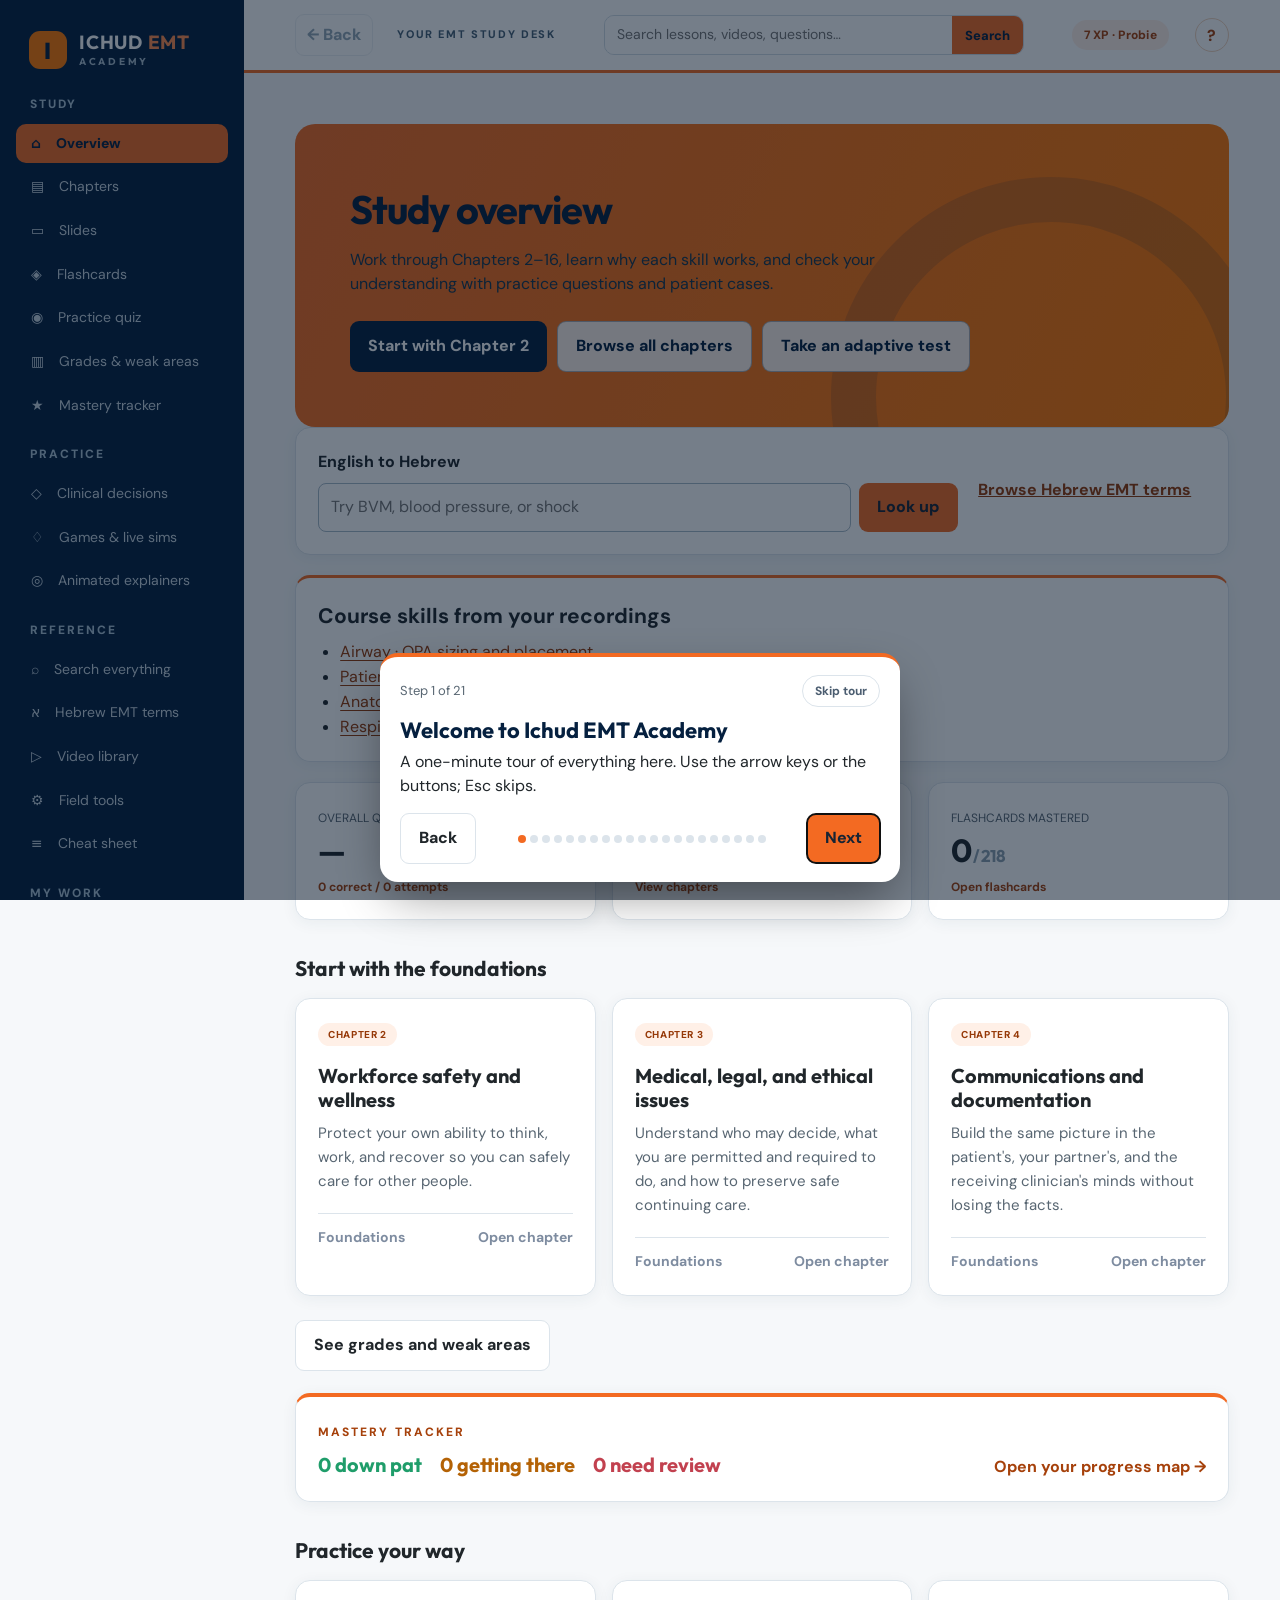
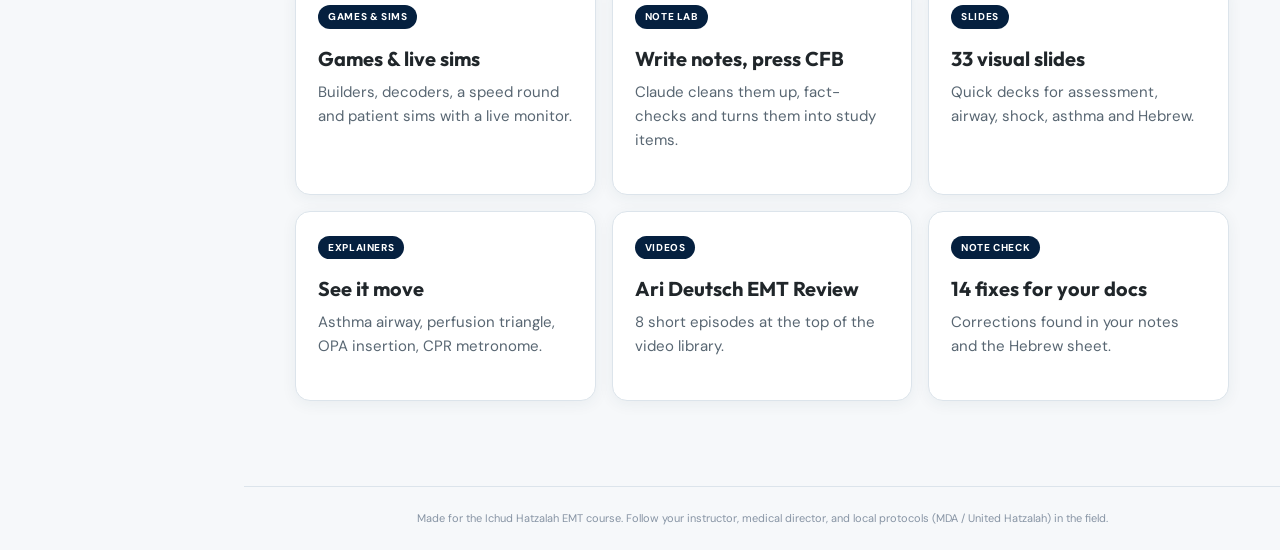
==== commit 1f6c8f1a: "Add Mastery tracker: running per-chapter status from all practice Co-Authored-By: Claude Opus 5.5 <n" ====
--- a/index.html
+++ b/index.html
@@ -42,6 +42,7 @@
         <a href="#cards" data-page="cards">◈ <span>Flashcards</span></a>
         <a href="#quiz" data-page="quiz">◉ <span>Practice quiz</span></a>
         <a href="#progress" data-page="progress">▥ <span>Grades & weak areas</span></a>
+        <a href="#mastery" data-page="mastery">★ <span>Mastery tracker</span></a>
         <div class="side-caption">PRACTICE</div>
         <a href="#scenarios" data-page="scenarios">◇ <span>Clinical decisions</span></a>
         <a href="#games" data-page="games">♢ <span>Games & live sims</span></a>
--- a/ichud.css
+++ b/ichud.css
@@ -150,3 +150,45 @@
 .ip .vit b{display:block;font-size:34px}.ip .vit span{font-size:13px;opacity:.75;font-family:'DM Sans',sans-serif}
 .ip .v-hr{color:#3dff8e;border-color:#3dff8e}.ip .v-sp{color:#4fd8ff;border-color:#4fd8ff}.ip .v-rr{color:#ffe14d;border-color:#ffe14d}.ip .v-bp{color:#ff8a8a;border-color:#ff8a8a}
 @media(max-width:600px){.ip .mon-screen{grid-template-columns:minmax(0,1fr)}.ip .vit{grid-template-columns:repeat(4,minmax(0,1fr))}.ip .vit b{font-size:24px}}
+
+.ip .m-sums{display:grid;grid-template-columns:repeat(auto-fit,minmax(min(100%,150px),1fr));gap:12px;margin-bottom:16px}
+.ip .m-sum{background:#fff;border:1px solid var(--line);border-radius:15px;padding:16px 18px;text-align:left;font:inherit;color:var(--ink);display:flex;flex-direction:column;gap:2px;box-shadow:0 3px 15px #1b3f5610}
+.ip .m-sum span{font-size:10px;font-weight:800;letter-spacing:.14em;color:var(--c,#a6410b)}
+.ip .m-sum strong{font:700 34px/1.1 Outfit,'DM Sans',sans-serif;color:#05203f}
+.ip .m-sum small{color:var(--mute);font-size:13px}
+.ip .m-sum-btn{cursor:pointer;border-top:4px solid var(--c)}
+.ip .m-sum-btn.on{outline:3px solid var(--c);outline-offset:-1px}
+.ip .m-focus{margin-bottom:8px;border-top:4px solid #f36a22}
+.ip .m-next{display:flex;justify-content:space-between;align-items:center;gap:12px;flex-wrap:wrap;padding:12px 0;border-bottom:1px solid var(--line)}
+.ip .m-next:last-of-type{border-bottom:0}
+.ip .m-next b{display:block}.ip .m-next span{font-size:14px;color:var(--mute)}
+.ip .m-acts{display:flex;gap:8px;flex-wrap:wrap}
+.ip .m-acts .btn{min-height:40px;padding:8px 14px;text-decoration:none}
+.ip a.chip{text-decoration:none;display:inline-flex;align-items:center}
+.ip .m-row{margin-bottom:12px;border-left:5px solid var(--c);padding:0}
+.ip .m-row summary{list-style:none;cursor:pointer;padding:18px 20px}
+.ip .m-row summary::-webkit-details-marker{display:none}
+.ip .m-flat{padding:18px 20px}
+.ip .m-head{display:flex;justify-content:space-between;align-items:flex-start;gap:12px;flex-wrap:wrap}
+.ip .m-title b{display:block;font:700 19px/1.25 Outfit,'DM Sans',sans-serif;color:#05203f;margin-top:3px}
+.ip .m-pill{font-size:12px;font-weight:800;padding:5px 12px;border-radius:999px;white-space:nowrap}
+.ip .m-barrow{display:flex;align-items:center;gap:12px;margin:12px 0 8px}
+.ip .m-bar{flex:1;height:10px;background:#eef2f6;border-radius:9px;overflow:hidden}.ip .m-bar i{display:block;height:100%;border-radius:9px;transition:width .5s}
+.ip .m-score{font-weight:800;min-width:44px;text-align:right;font-variant-numeric:tabular-nums}
+.ip .m-trend{font-size:13px;font-weight:800;white-space:nowrap}
+.ip .m-ev{font-size:14px;color:var(--mute)}
+.ip .m-body{padding:0 20px 18px;border-top:1px solid var(--line)}
+.ip .m-body h4{margin:14px 0 8px;font-size:15px}
+.ip .m-topics{display:grid;gap:8px;margin-bottom:10px}
+.ip .m-topic{display:grid;grid-template-columns:minmax(0,1.4fr) minmax(0,1fr) auto;gap:10px;align-items:center;font-size:14px}
+.ip .m-tbar{height:8px;background:#eef2f6;border-radius:9px;overflow:hidden}.ip .m-tbar i{display:block;height:100%}
+.ip .m-tp{color:var(--mute);white-space:nowrap;font-variant-numeric:tabular-nums}
+.ip .m-ovr{display:flex;gap:8px;align-items:center;flex-wrap:wrap;margin-top:14px;font-size:14px;color:var(--mute)}
+.ip .m-ovr .chip{min-height:34px;padding:6px 12px}
+.ip .m-link{border:0;background:none;color:#a6410b;font:inherit;font-weight:700;cursor:pointer;padding:0}
+.m-home{display:block;margin-top:22px;border-top:4px solid #f36a22;text-decoration:none}
+.m-home-row{display:flex;gap:18px;flex-wrap:wrap;align-items:baseline;margin-top:8px}
+.m-home-row b{font:700 20px Outfit,'DM Sans',sans-serif}.m-home-row span{margin-left:auto;color:#a6410b;font-weight:700}
+@media(max-width:600px){.ip .m-topic{grid-template-columns:minmax(0,1fr) auto}.ip .m-tbar{grid-column:1/-1;order:3}}
+
+.ip a.btn{color:#fff;text-decoration:none}.ip a.btn.ghost{color:var(--ink);background:#fff;border:1px solid var(--line)}
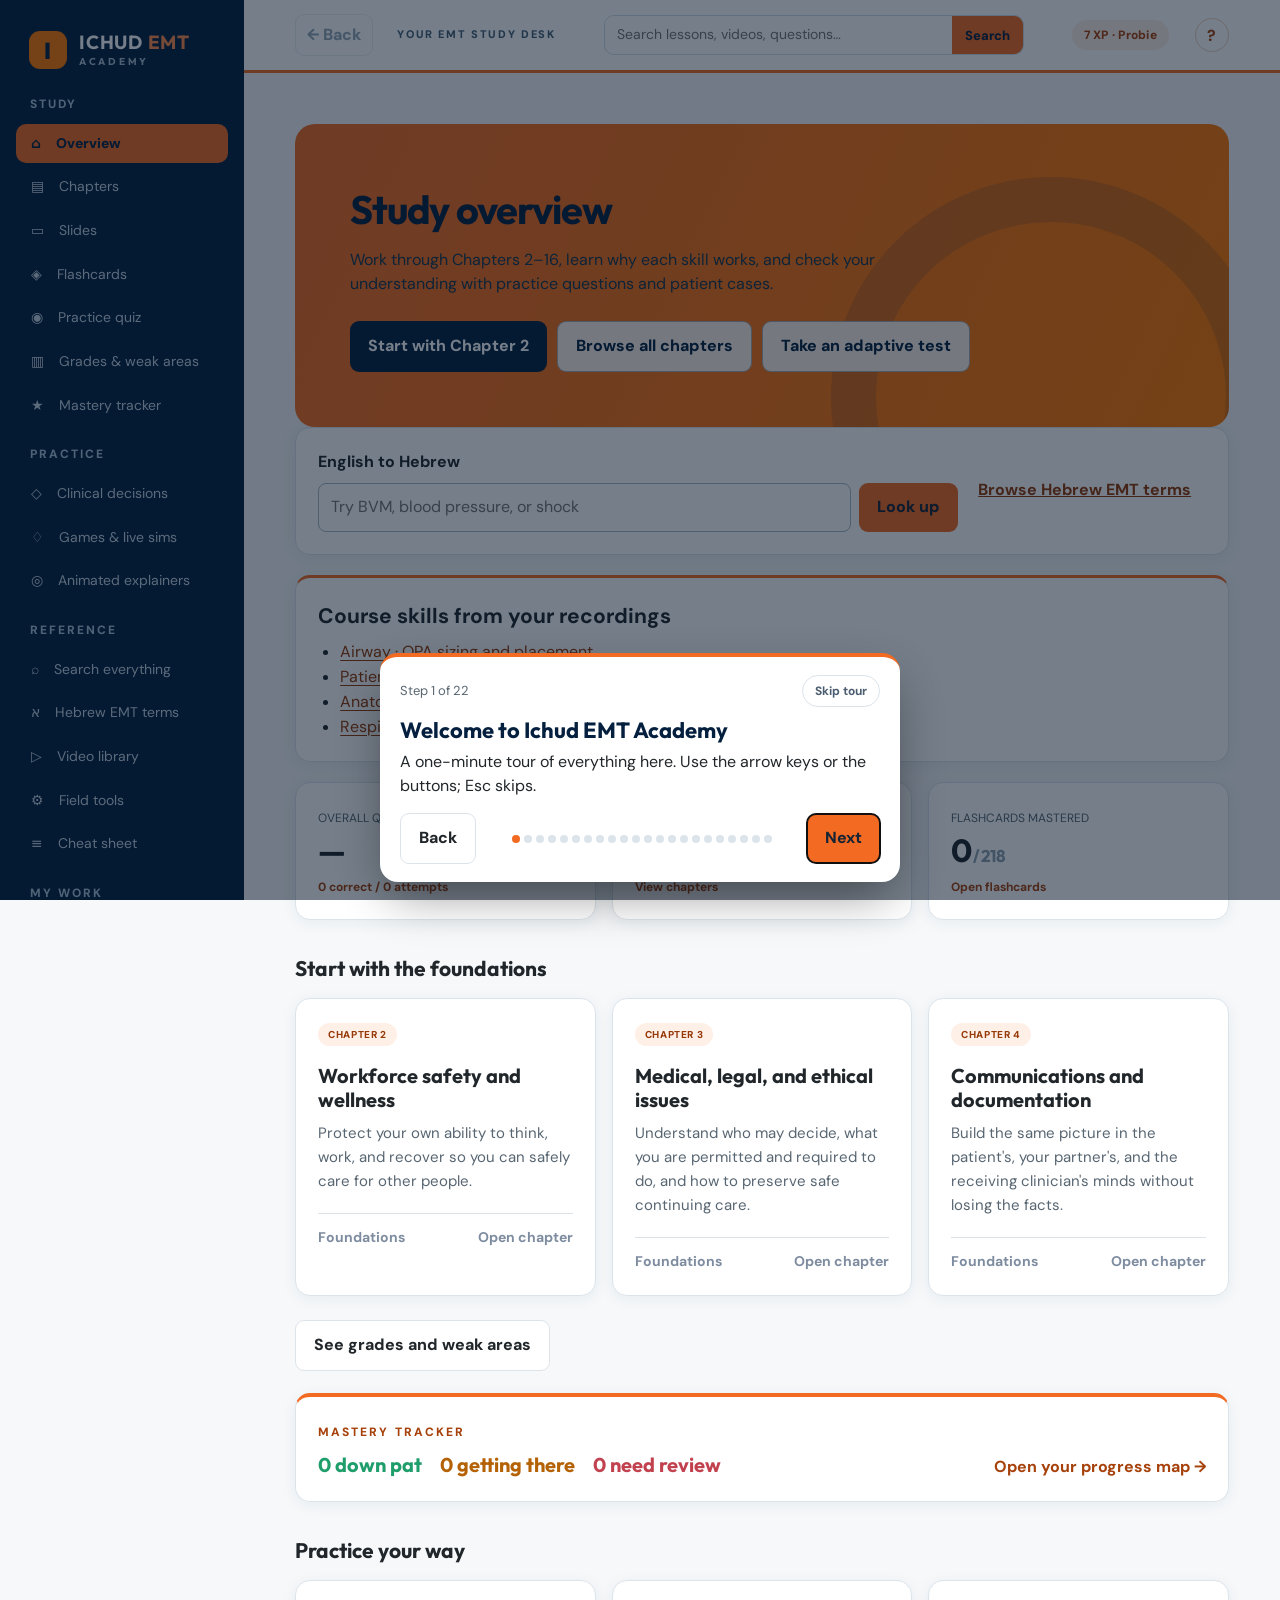
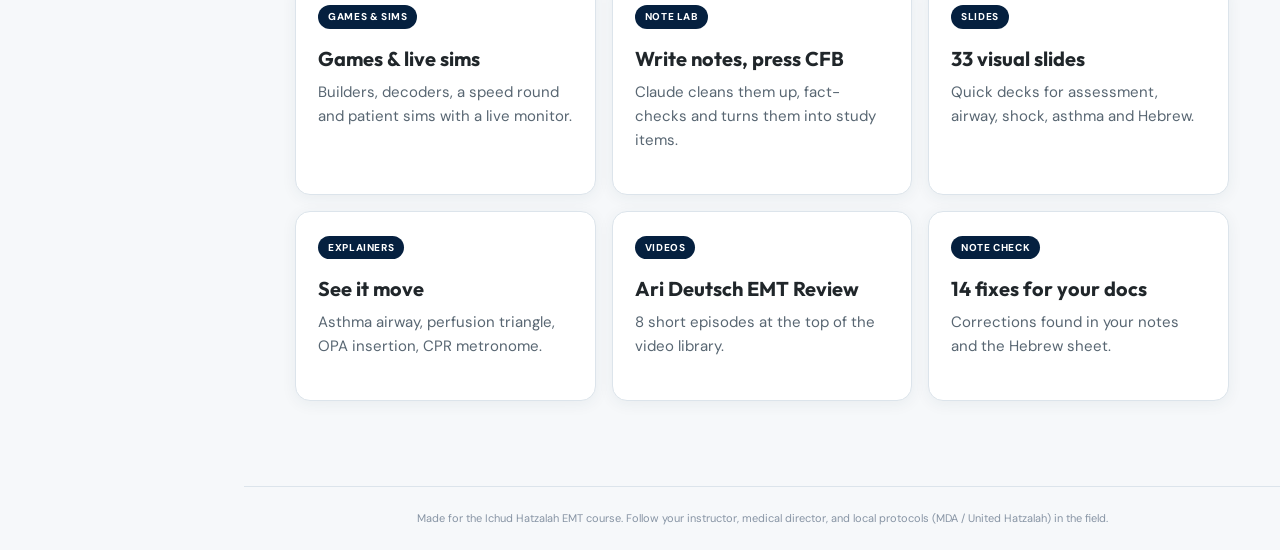
==== commit 9df98931: "Mastery tracker flashcards/videos, in-page video player, smart Back and game exit Co-Authored-By: Cl" ====
--- a/index.html
+++ b/index.html
@@ -69,6 +69,7 @@
     </div>
   </div>
   <div id="ichud-holder" hidden></div>
+  <div id="vplayer" role="dialog" aria-modal="true" aria-labelledby="vpTitle" hidden><div class="vp-box"><div class="vp-top"><h3 id="vpTitle">Video</h3><button id="vpClose" type="button" aria-label="Close video">✕</button></div><div class="vp-frame" id="vpFrame"></div><div class="vp-actions"><a id="vpYT" href="#" target="_blank" rel="noopener">Open on YouTube ↗</a><span>Esc or ✕ closes the player</span></div></div></div>
   <div id="term-dialog" class="term-dialog" role="dialog" aria-modal="true" aria-label="Definition" hidden><div class="term-panel"><button class="close" id="term-close" aria-label="Close definition">×</button><span class="eyebrow">QUICK DEFINITION</span><h3 id="term-title"></h3><p id="term-body"></p></div></div>
   <script src="data.js"></script><script src="expanded.js"></script><script src="depth.js"></script><script src="more-practice.js"></script><script src="all-chapter-depth.js"></script><script src="anatomy.js"></script><script src="chapter-expansion.js"></script><script src="clinical-reasoning.js"></script><script src="anatomy-practice.js"></script><script src="diagrams.js"></script><script src="video-expansion.js"></script><script src="search.js?v=36"></script><script src="fundamentals.js?v=28"></script><script src="adaptive.js"></script><script src="chapter-guides.js?v=25"></script><script src="course-notes.js?v=27"></script>
   <script src="source-lessons.js?v=31"></script>
--- a/ichud.css
+++ b/ichud.css
@@ -192,3 +192,43 @@
 @media(max-width:600px){.ip .m-topic{grid-template-columns:minmax(0,1fr) auto}.ip .m-tbar{grid-column:1/-1;order:3}}
 
 .ip a.btn{color:#fff;text-decoration:none}.ip a.btn.ghost{color:var(--ink);background:#fff;border:1px solid var(--line)}
+
+/* games menu */
+.ip #gameTabs{display:flex;align-items:center;gap:14px;margin:0 0 16px}
+.ip #gameTabs[hidden]{display:none}
+.ip .g-now{font:700 20px Outfit,'DM Sans',sans-serif;color:#05203f}
+.ip .g-menu{grid-template-columns:repeat(auto-fit,minmax(min(100%,280px),1fr))}
+.ip .g-card{text-align:left;font:inherit;color:var(--ink);cursor:pointer;display:flex;flex-direction:column;gap:6px;border-top:4px solid #f36a22;transition:transform .15s,box-shadow .15s}
+.ip .g-card:hover{transform:translateY(-2px);box-shadow:0 10px 26px #1b3f5622}
+.ip .g-card h3{margin:6px 0 0}.ip .g-card p{margin:0;color:var(--mute);flex:1}
+.ip .g-foot{display:flex;justify-content:space-between;align-items:center;margin-top:10px;font-size:14px}
+.ip .g-foot b{color:#1f9d6a}.ip .g-play{color:#a6410b;font-weight:800}
+/* video player */
+#vplayer{position:fixed;inset:0;z-index:250;background:rgba(3,14,30,.82);display:grid;place-items:center;padding:16px}
+#vplayer[hidden]{display:none}
+.vp-box{width:min(980px,100%);background:#05203f;border-radius:18px;padding:14px;box-shadow:0 30px 80px rgba(0,0,0,.5)}
+.vp-top{display:flex;justify-content:space-between;align-items:center;gap:12px;padding:2px 4px 12px}
+.vp-top h3{margin:0;color:#fff;font:700 18px/1.3 Outfit,'DM Sans',sans-serif}
+#vpClose{flex:none;width:40px;height:40px;border-radius:50%;border:0;background:#ffffff1f;color:#fff;font-size:18px;cursor:pointer}
+#vpClose:hover{background:#f36a22}
+.vp-frame{aspect-ratio:16/9;background:#000;border-radius:12px;overflow:hidden;display:grid;place-items:center}
+.vp-frame iframe{width:100%;height:100%;border:0;display:block}
+.vp-blocked{color:#e1edf5;text-align:center;padding:24px;max-width:520px;font-size:16px;line-height:1.55}
+.vp-blocked .btn{background:#f36a22;color:#fff;text-decoration:none;margin-top:6px}
+.vp-actions{display:flex;justify-content:space-between;gap:12px;flex-wrap:wrap;padding:12px 4px 2px;font-size:14px;color:#a6bacb}
+.vp-actions a{color:#ffb17e;font-weight:700}
+.video-card.vc-seen .video-launch span{background:#1f9d6a!important}
+/* mastery: flashcards */
+.ip .m-sum-cards{text-decoration:none;border-top:4px solid #05203f}
+.ip .m-cardpanel{margin:14px 0 6px}
+.ip .m-cp-head{display:flex;justify-content:space-between;align-items:center;gap:12px;flex-wrap:wrap;margin-bottom:6px}
+.ip .m-cp-head h3{margin:0}
+.ip .m-cp-grid{display:grid;gap:9px}
+.ip .m-cp-row{display:grid;grid-template-columns:minmax(0,1.5fr) minmax(0,1fr) 64px;gap:12px;align-items:center;font-size:14px;color:var(--ink)!important;text-decoration:none;padding:4px 6px;border-radius:8px}
+.ip .m-cp-row:hover{background:#fff6ef}
+.ip .m-cardlist{display:flex;flex-wrap:wrap;gap:6px;margin-bottom:4px}
+.ip .m-cardchip{font-size:13px;background:#e7f8ed;color:#1b5e40;border-radius:8px;padding:5px 9px}
+.ip .m-cardchip.m-more{background:#eef2f6;color:var(--mute)}
+@media(max-width:600px){.ip .m-cp-row{grid-template-columns:minmax(0,1fr) 56px}.ip .m-cp-row .m-tbar{grid-column:1/-1;order:3}}
+.ip .m-sums{grid-template-columns:repeat(3,minmax(0,1fr))}
+@media(max-width:600px){.ip .m-sums{grid-template-columns:repeat(2,minmax(0,1fr))}}
